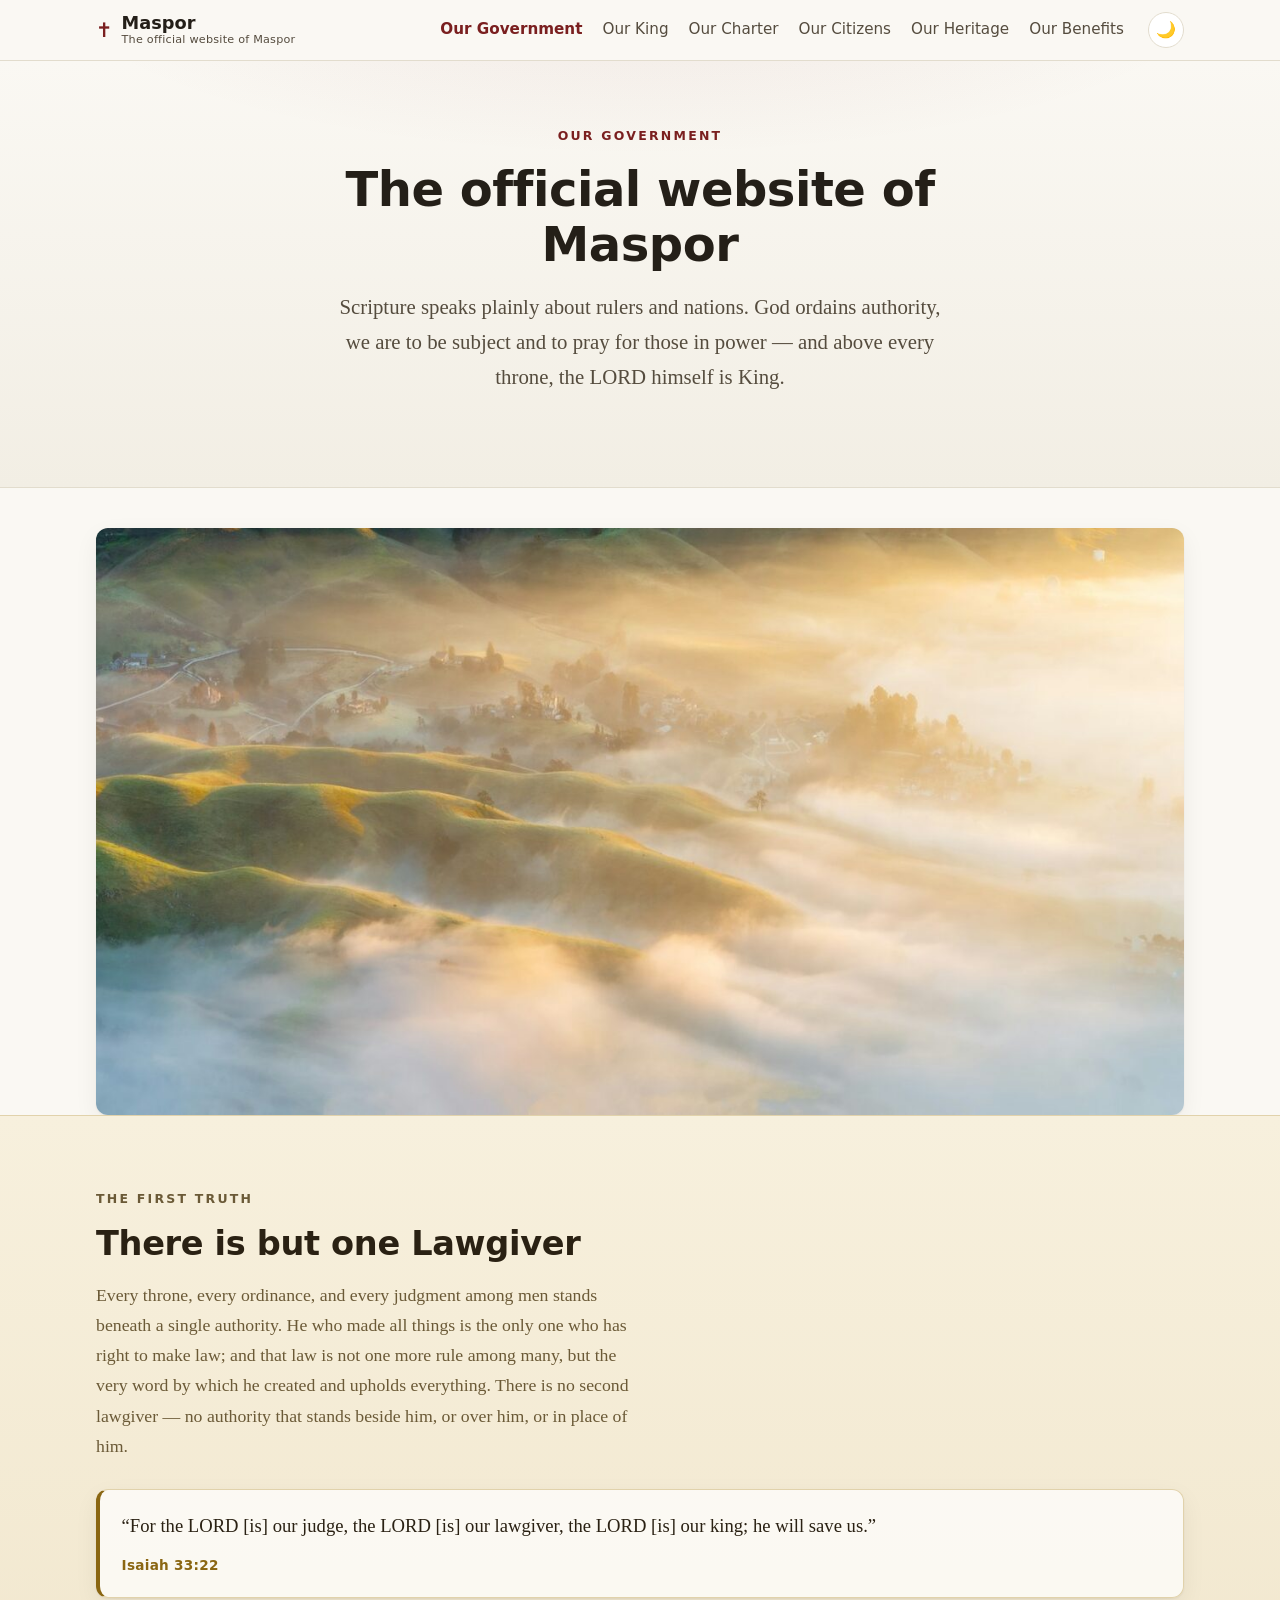
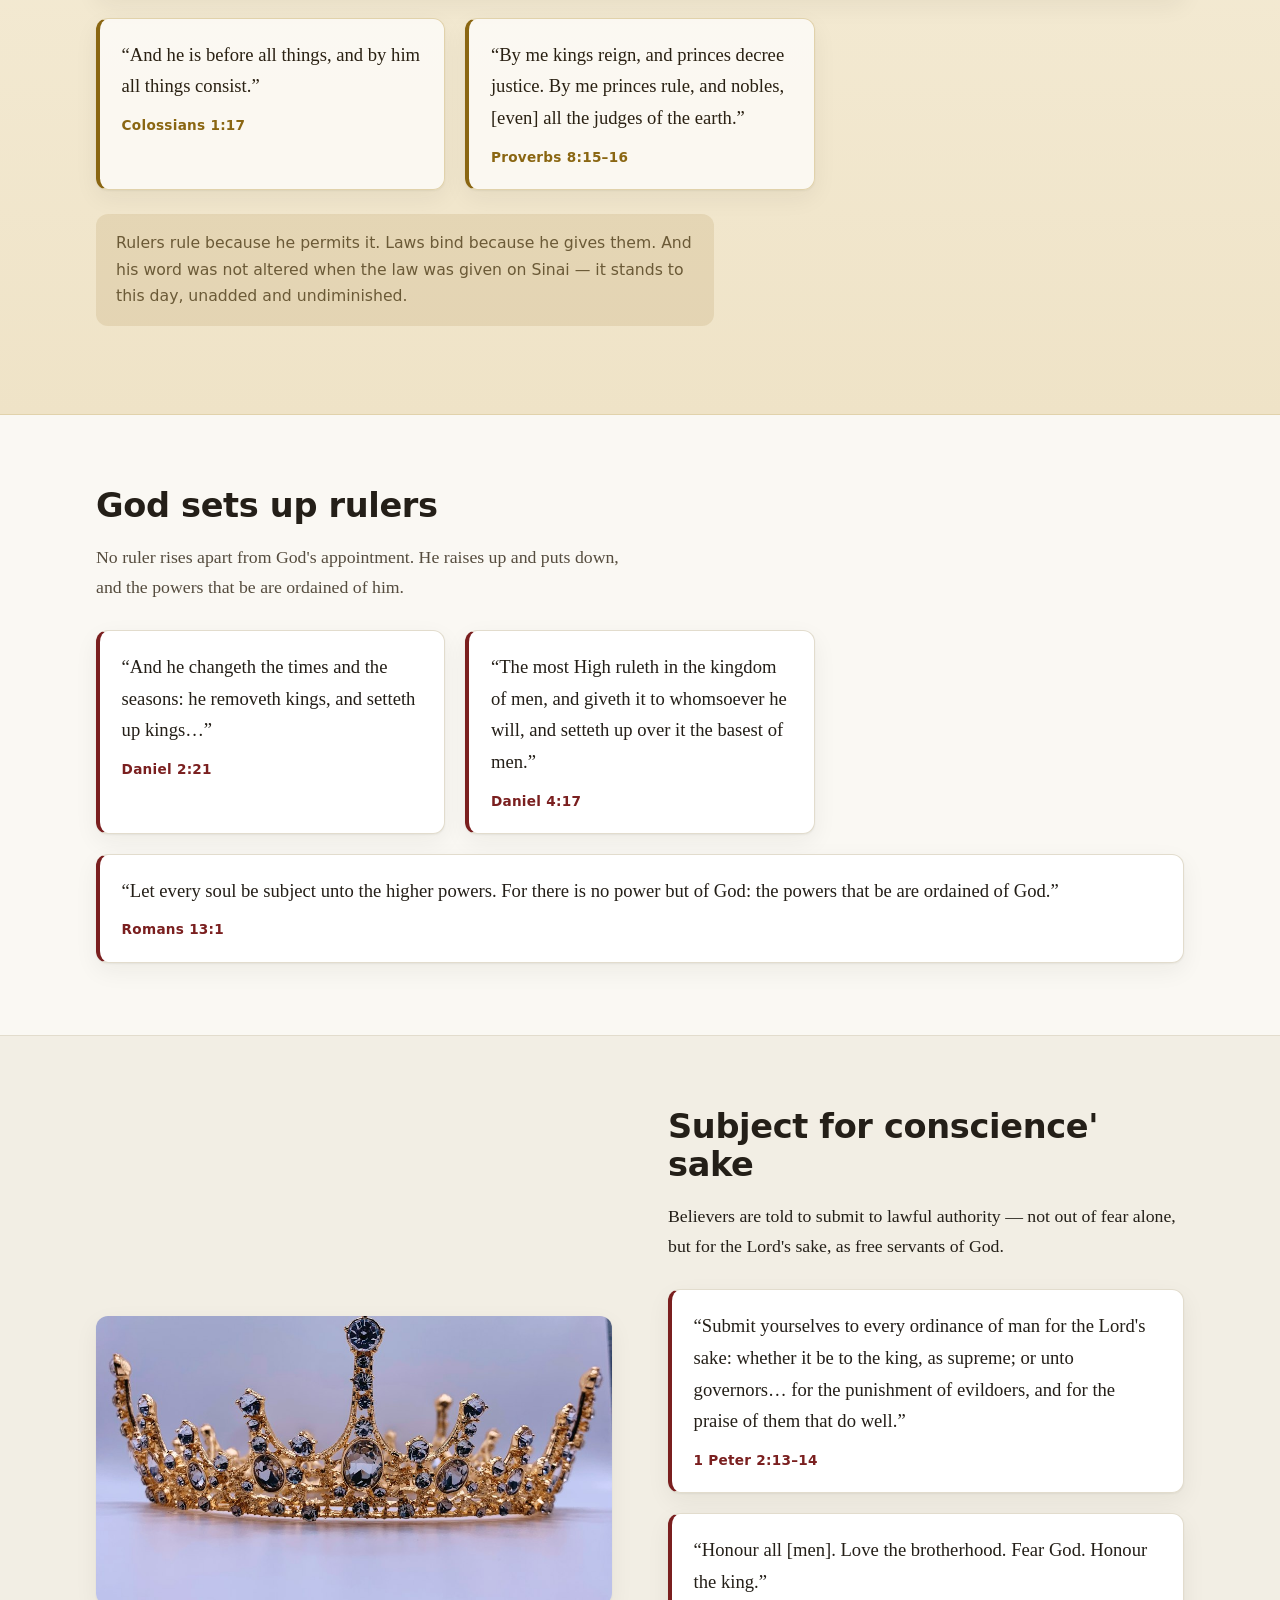
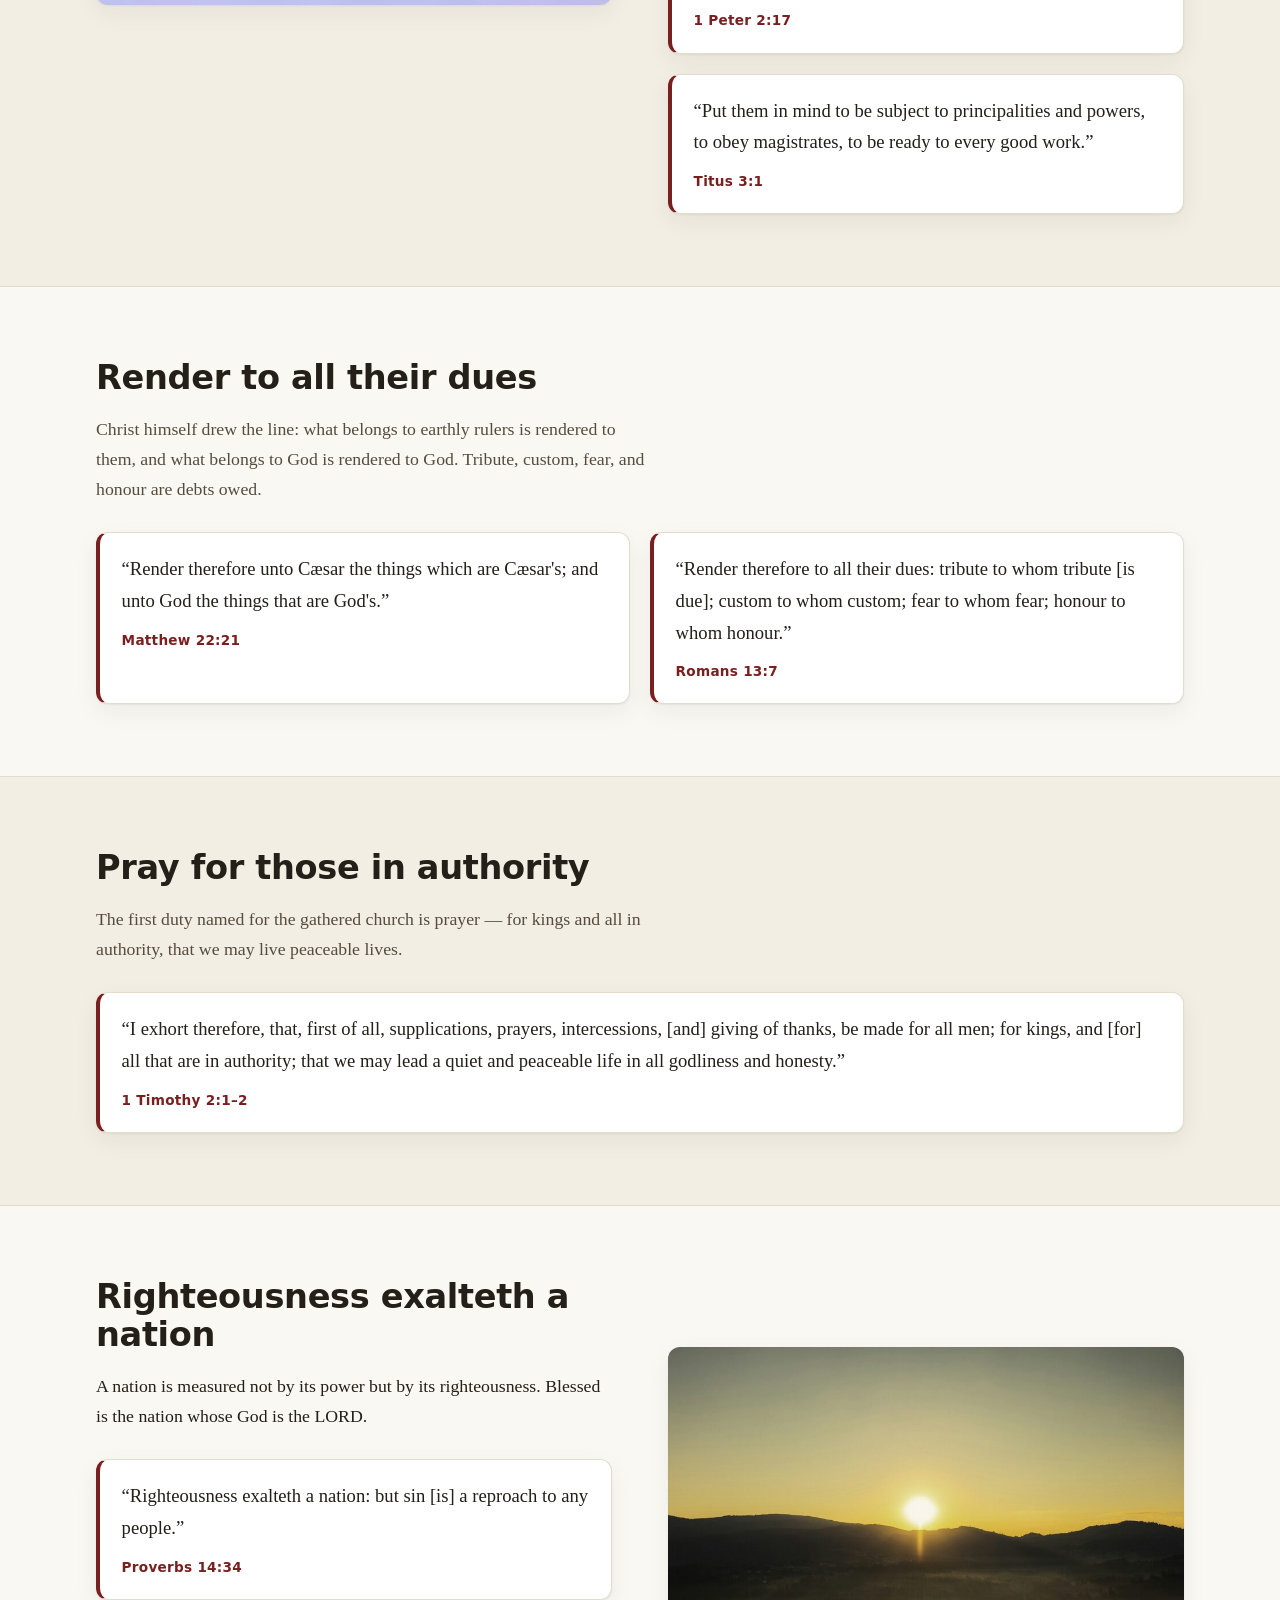
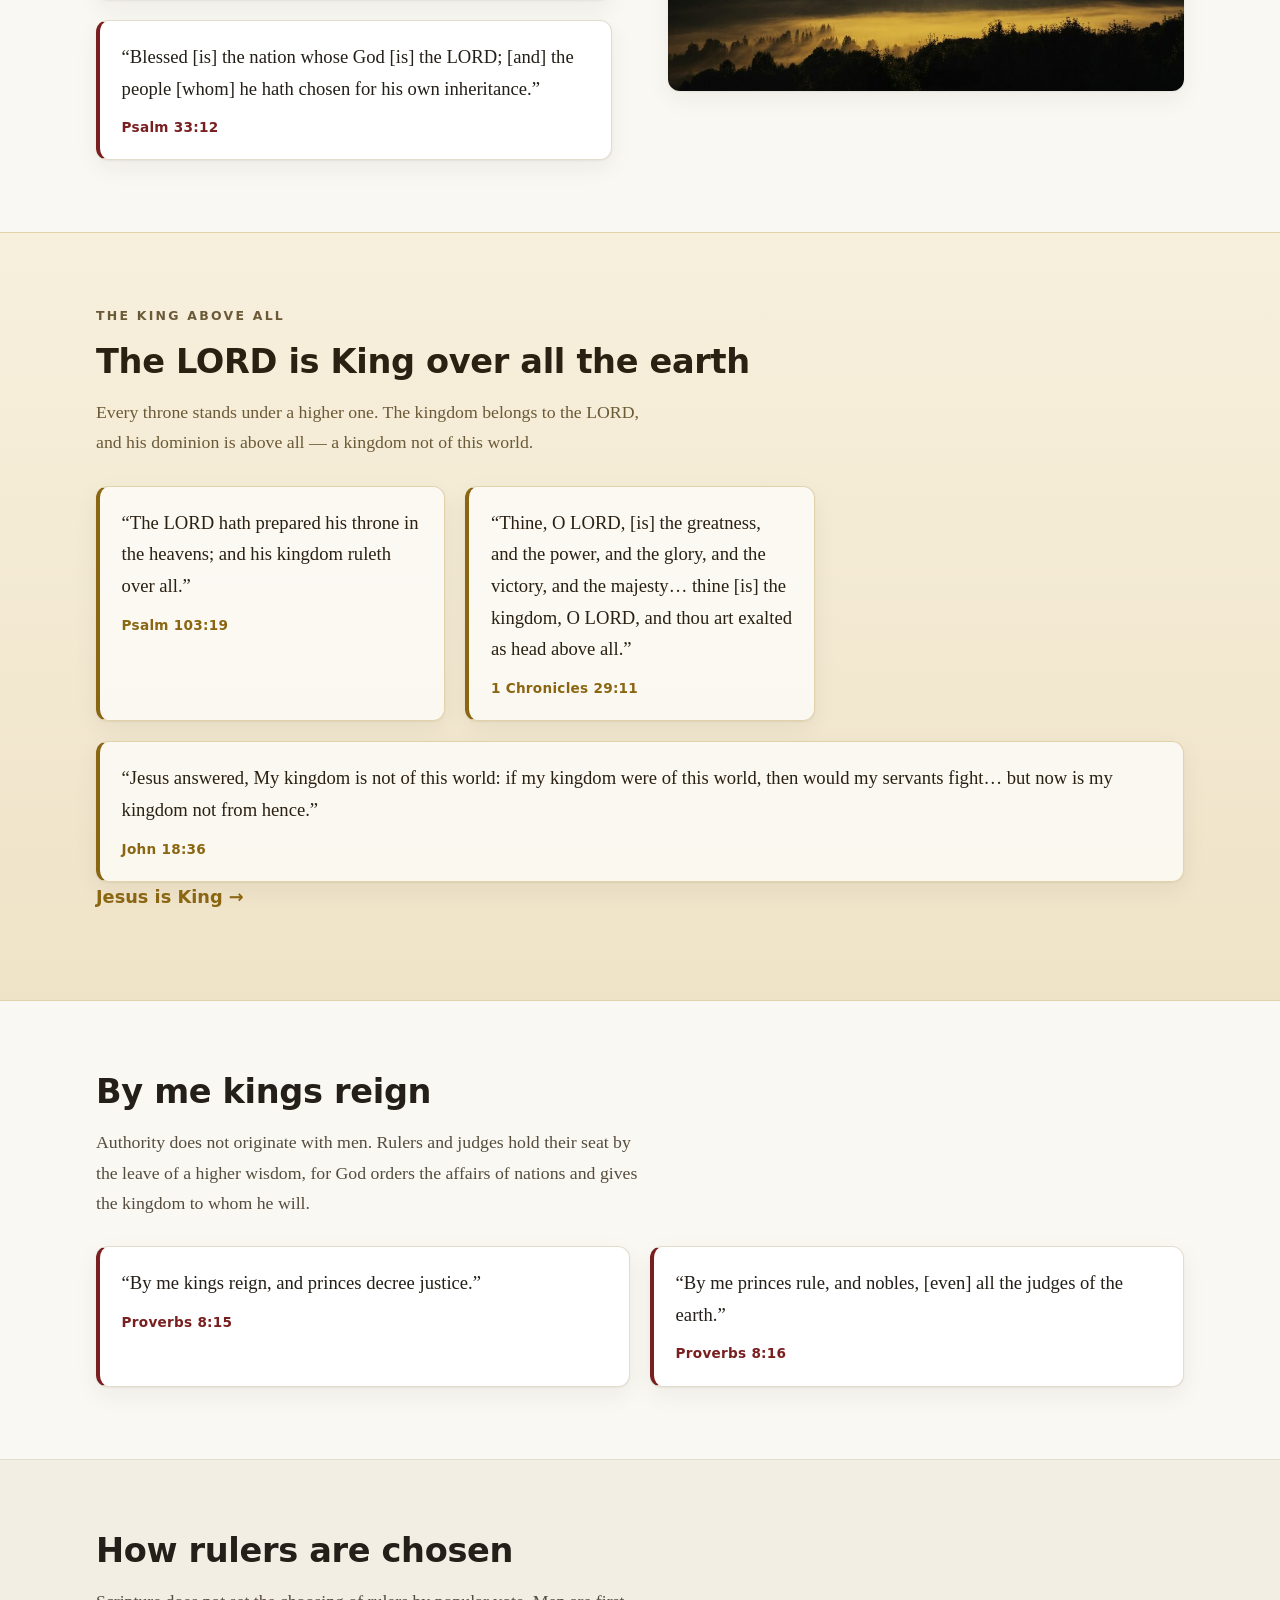
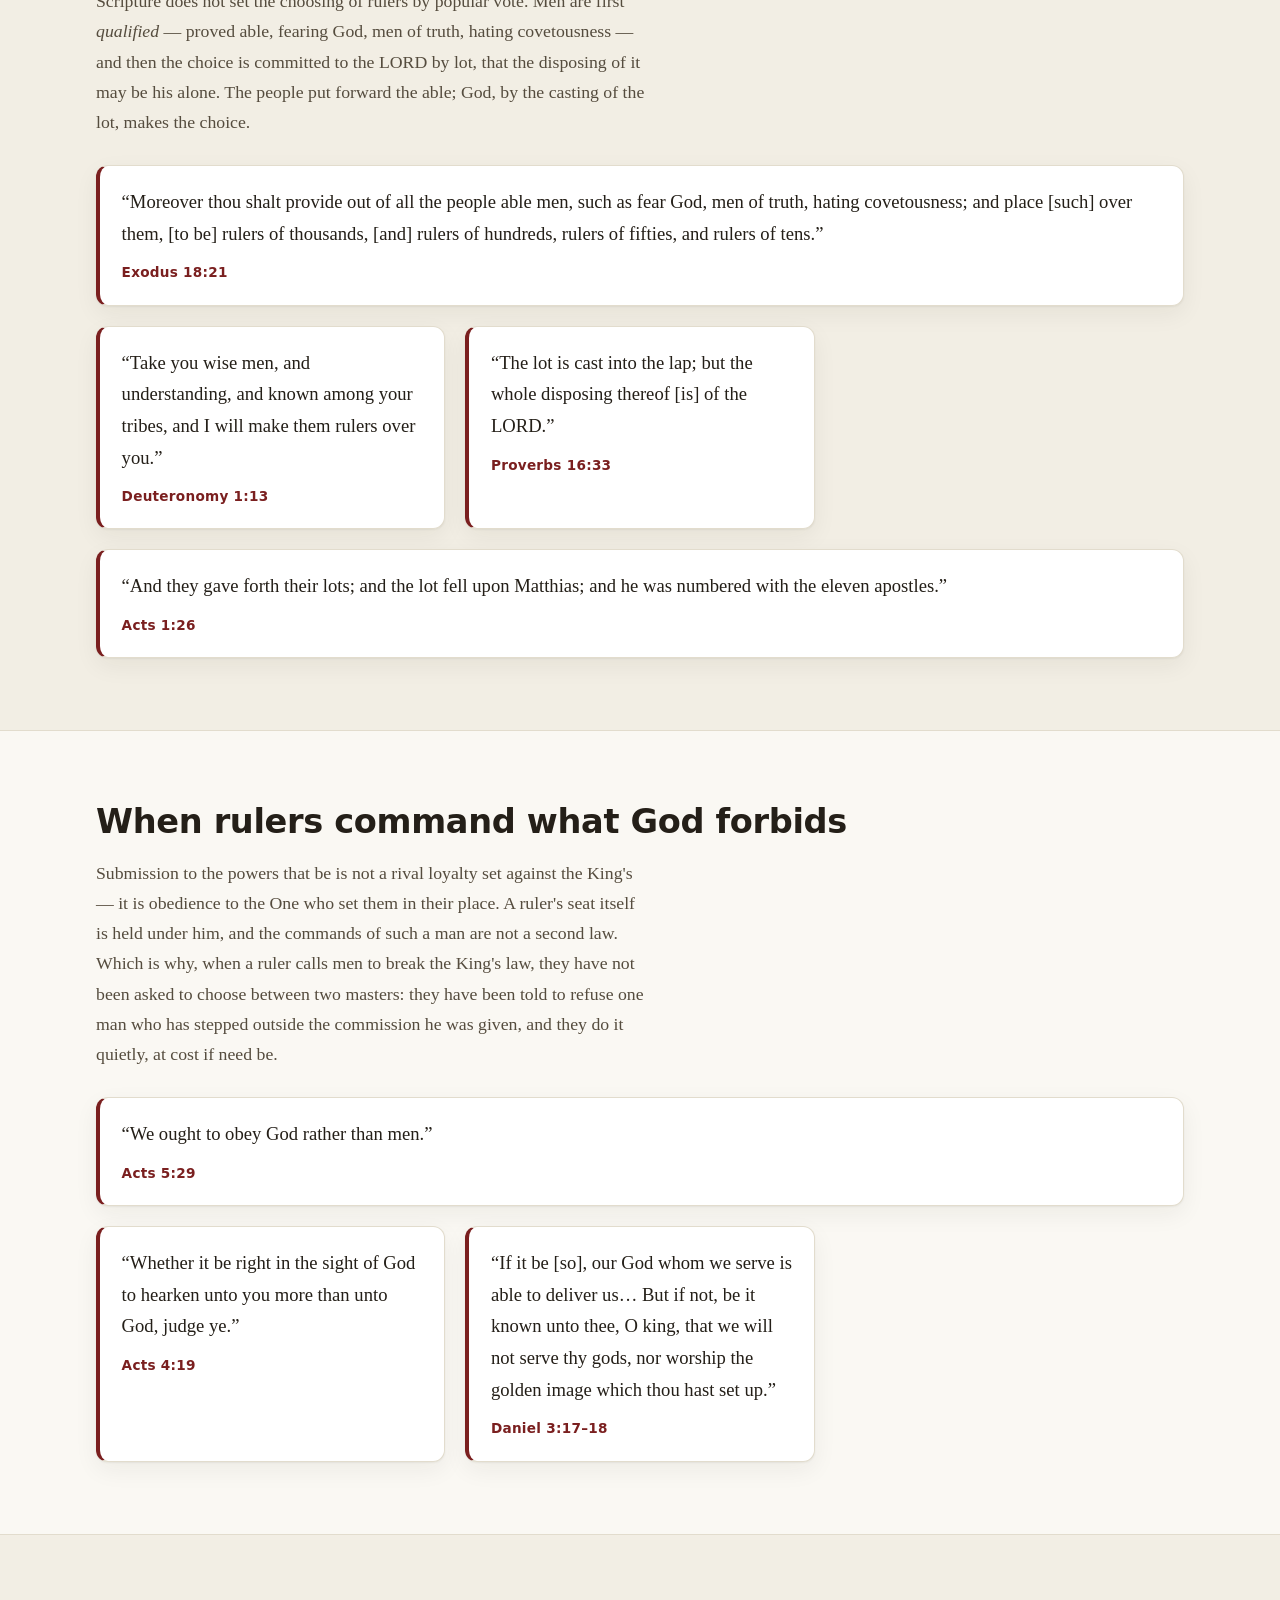
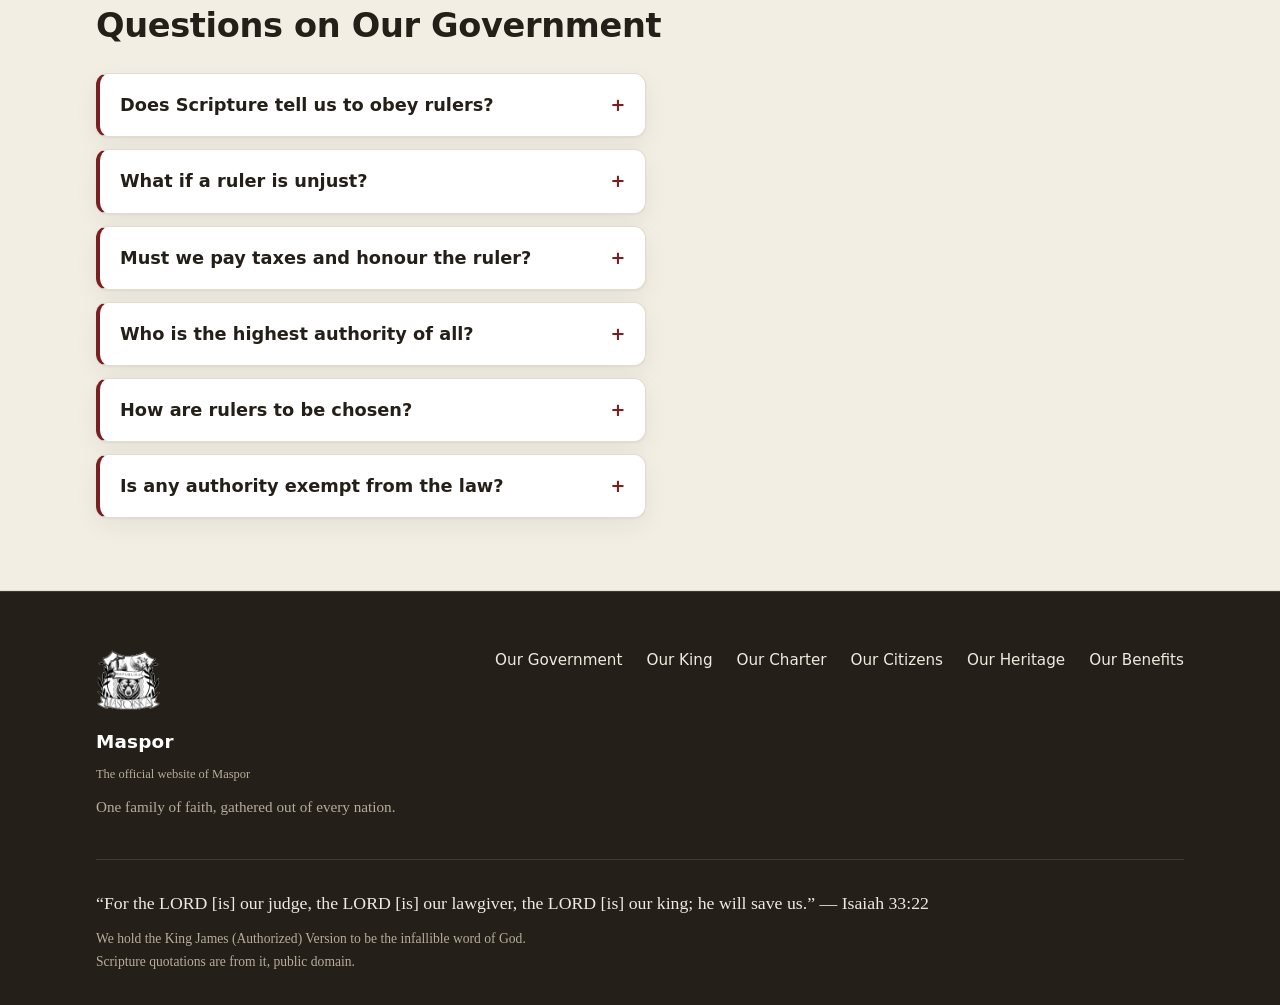
==== index.html @ 15cd3809 "textual changes to make it more accurate" ====
<!DOCTYPE html>
<html lang="en">
<head>
  <meta charset="utf-8">
  <meta name="viewport" content="width=device-width, initial-scale=1">
  <title>Government under God &mdash; Maspor</title>
  <meta name="description" content="What Scripture says about government: God ordains rulers, we submit and pray for them, render to Caesar, and the LORD is King over all.">
  <link rel="icon" href="favicon.ico" sizes="any">
  <link rel="icon" type="image/png" href="favicon.png" sizes="192x192">
  <link rel="apple-touch-icon" href="apple-touch-icon.png">
  <link rel="stylesheet" href="css/style.css">
  <script src="js/theme.js"></script>
</head>
<body>
  <a class="skip-link" href="#main">Skip to content</a>

  <header class="site-header">
    <div class="wrap header-inner">
      <a class="brand" href="index.html">
        <span class="brand-mark" aria-hidden="true">&#10013;</span>
        <span class="brand-text">
          <span class="brand-name">Maspor</span>
          <span class="brand-tagline">The official website of Maspor</span>
        </span>
      </a>
      <nav class="site-nav" aria-label="Primary">
        <ul>
          <li><a href="index.html" class="active" aria-current="page">Our Government</a></li>
          <li><a href="king.html">Our King</a></li>
          <li><a href="charter.html">Our Charter</a></li>
          <li><a href="citizenship.html">Our Citizens</a></li>
          <li><a href="heritage.html">Our Heritage</a></li>
          <li><a href="benefits.html">Our Benefits</a></li>
        </ul>
      </nav>
      <button class="theme-toggle" type="button" data-theme-toggle aria-label="Switch to dark mode"></button>
    </div>
  </header>

  <main id="main">
    <section class="page-head">
      <div class="wrap">
        <p class="eyebrow">Our Government</p>
        <h1>The official website of Maspor</h1>
        <p class="lead">
          Scripture speaks plainly about rulers and nations. God ordains authority, we are to be
          subject and to pray for those in power &mdash; and above every throne, the LORD himself is King.
        </p>
      </div>
    </section>

    <section class="banner">
      <div class="wrap">
        <img class="banner-img" src="images/dawn-foothills.jpg" width="1280" height="691"
             alt="Sunrise over hills wrapped in morning mist." loading="lazy" decoding="async">
      </div>
    </section>

    <section class="section royal">
      <div class="wrap">
        <p class="eyebrow">The first truth</p>
        <h2>There is but one Lawgiver</h2>
        <p>
          Every throne, every ordinance, and every judgment among men stands beneath a single
          authority. He who made all things is the only one who has right to make law; and that
          law is not one more rule among many, but the very word by which he created and upholds
          everything. There is no second lawgiver &mdash; no authority that stands beside him, or
          over him, or in place of him.
        </p>
        <div class="verses">
          <blockquote class="verse-wide">
            <p>&ldquo;For the LORD [is] our judge, the LORD [is] our lawgiver, the LORD [is] our king; he will save us.&rdquo;</p>
            <cite>Isaiah 33:22</cite>
          </blockquote>
          <blockquote>
            <p>&ldquo;And he is before all things, and by him all things consist.&rdquo;</p>
            <cite>Colossians 1:17</cite>
          </blockquote>
          <blockquote>
            <p>&ldquo;By me kings reign, and princes decree justice. By me princes rule, and nobles, [even] all the judges of the earth.&rdquo;</p>
            <cite>Proverbs 8:15&ndash;16</cite>
          </blockquote>
        </div>
        <p class="note">
          Rulers rule because he permits it. Laws bind because he gives them. And his word was not
          altered when the law was given on Sinai &mdash; it stands to this day, unadded and undiminished.
        </p>
      </div>
    </section>

    <section class="section">
      <div class="wrap">
        <h2>God sets up rulers</h2>
        <p>
          No ruler rises apart from God's appointment. He raises up and puts down, and the powers
          that be are ordained of him.
        </p>
        <div class="verses">
          <blockquote>
            <p>&ldquo;And he changeth the times and the seasons: he removeth kings, and setteth up kings&hellip;&rdquo;</p>
            <cite>Daniel 2:21</cite>
          </blockquote>
          <blockquote>
            <p>&ldquo;The most High ruleth in the kingdom of men, and giveth it to whomsoever he will, and setteth up over it the basest of men.&rdquo;</p>
            <cite>Daniel 4:17</cite>
          </blockquote>
          <blockquote class="verse-wide">
            <p>&ldquo;Let every soul be subject unto the higher powers. For there is no power but of God: the powers that be are ordained of God.&rdquo;</p>
            <cite>Romans 13:1</cite>
          </blockquote>
        </div>
      </div>
    </section>

    <section class="section section-alt">
      <div class="wrap feature">
        <figure class="feature-art">
          <img src="images/crown.jpg" width="1000" height="560"
               alt="A golden crown, symbol of lawful authority and the King." loading="lazy" decoding="async">
        </figure>
        <div class="feature-copy">
          <h2>Subject for conscience' sake</h2>
          <p>
            Believers are told to submit to lawful authority &mdash; not out of fear alone, but for
            the Lord's sake, as free servants of God.
          </p>
          <div class="verses verses-stack">
            <blockquote>
              <p>&ldquo;Submit yourselves to every ordinance of man for the Lord's sake: whether it be to the king, as supreme; or unto governors&hellip; for the punishment of evildoers, and for the praise of them that do well.&rdquo;</p>
              <cite>1 Peter 2:13&ndash;14</cite>
            </blockquote>
            <blockquote>
              <p>&ldquo;Honour all [men]. Love the brotherhood. Fear God. Honour the king.&rdquo;</p>
              <cite>1 Peter 2:17</cite>
            </blockquote>
            <blockquote>
              <p>&ldquo;Put them in mind to be subject to principalities and powers, to obey magistrates, to be ready to every good work.&rdquo;</p>
              <cite>Titus 3:1</cite>
            </blockquote>
          </div>
        </div>
      </div>
    </section>

    <section class="section">
      <div class="wrap">
        <h2>Render to all their dues</h2>
        <p>
          Christ himself drew the line: what belongs to earthly rulers is rendered to them, and
          what belongs to God is rendered to God. Tribute, custom, fear, and honour are debts owed.
        </p>
        <div class="verses">
          <blockquote>
            <p>&ldquo;Render therefore unto C&aelig;sar the things which are C&aelig;sar's; and unto God the things that are God's.&rdquo;</p>
            <cite>Matthew 22:21</cite>
          </blockquote>
          <blockquote>
            <p>&ldquo;Render therefore to all their dues: tribute to whom tribute [is due]; custom to whom custom; fear to whom fear; honour to whom honour.&rdquo;</p>
            <cite>Romans 13:7</cite>
          </blockquote>
        </div>
      </div>
    </section>

    <section class="section section-alt">
      <div class="wrap">
        <h2>Pray for those in authority</h2>
        <p>
          The first duty named for the gathered church is prayer &mdash; for kings and all in
          authority, that we may live peaceable lives.
        </p>
        <div class="verses">
          <blockquote class="verse-wide">
            <p>&ldquo;I exhort therefore, that, first of all, supplications, prayers, intercessions, [and] giving of thanks, be made for all men; for kings, and [for] all that are in authority; that we may lead a quiet and peaceable life in all godliness and honesty.&rdquo;</p>
            <cite>1 Timothy 2:1&ndash;2</cite>
          </blockquote>
        </div>
      </div>
    </section>

    <section class="section">
      <div class="wrap feature">
        <div class="feature-copy">
          <h2>Righteousness exalteth a nation</h2>
          <p>
            A nation is measured not by its power but by its righteousness. Blessed is the nation
            whose God is the LORD.
          </p>
          <div class="verses">
            <blockquote>
              <p>&ldquo;Righteousness exalteth a nation: but sin [is] a reproach to any people.&rdquo;</p>
              <cite>Proverbs 14:34</cite>
            </blockquote>
            <blockquote>
              <p>&ldquo;Blessed [is] the nation whose God [is] the LORD; [and] the people [whom] he hath chosen for his own inheritance.&rdquo;</p>
              <cite>Psalm 33:12</cite>
            </blockquote>
          </div>
        </div>
        <figure class="feature-art">
          <img src="images/sunrise-valley.jpg" width="900" height="600"
               alt="Morning light breaking over a mountain valley." loading="lazy" decoding="async">
        </figure>
      </div>
    </section>

    <section class="section royal">
      <div class="wrap">
        <p class="eyebrow">The King above all</p>
        <h2>The LORD is King over all the earth</h2>
        <p>
          Every throne stands under a higher one. The kingdom belongs to the LORD, and his
          dominion is above all &mdash; a kingdom not of this world.
        </p>
        <div class="verses">
          <blockquote>
            <p>&ldquo;The LORD hath prepared his throne in the heavens; and his kingdom ruleth over all.&rdquo;</p>
            <cite>Psalm 103:19</cite>
          </blockquote>
          <blockquote>
            <p>&ldquo;Thine, O LORD, [is] the greatness, and the power, and the glory, and the victory, and the majesty&hellip; thine [is] the kingdom, O LORD, and thou art exalted as head above all.&rdquo;</p>
            <cite>1 Chronicles 29:11</cite>
          </blockquote>
          <blockquote class="verse-wide">
            <p>&ldquo;Jesus answered, My kingdom is not of this world: if my kingdom were of this world, then would my servants fight&hellip; but now is my kingdom not from hence.&rdquo;</p>
            <cite>John 18:36</cite>
          </blockquote>
        </div>
        <p><a class="link-more" href="king.html">Jesus is King &rarr;</a></p>
      </div>
    </section>

    <section class="section">
      <div class="wrap">
        <h2>By me kings reign</h2>
        <p>
          Authority does not originate with men. Rulers and judges hold their seat by the leave of a
          higher wisdom, for God orders the affairs of nations and gives the kingdom to whom he will.
        </p>
        <div class="verses">
          <blockquote>
            <p>&ldquo;By me kings reign, and princes decree justice.&rdquo;</p>
            <cite>Proverbs 8:15</cite>
          </blockquote>
          <blockquote>
            <p>&ldquo;By me princes rule, and nobles, [even] all the judges of the earth.&rdquo;</p>
            <cite>Proverbs 8:16</cite>
          </blockquote>
        </div>
      </div>
    </section>

    <section class="section section-alt">
      <div class="wrap">
        <h2>How rulers are chosen</h2>
        <p>
          Scripture does not set the choosing of rulers by popular vote. Men are first
          <em>qualified</em> &mdash; proved able, fearing God, men of truth, hating covetousness
          &mdash; and then the choice is committed to the LORD by lot, that the disposing of it may
          be his alone. The people put forward the able; God, by the casting of the lot, makes the
          choice.
        </p>
        <div class="verses">
          <blockquote class="verse-wide">
            <p>&ldquo;Moreover thou shalt provide out of all the people able men, such as fear God, men of truth, hating covetousness; and place [such] over them, [to be] rulers of thousands, [and] rulers of hundreds, rulers of fifties, and rulers of tens.&rdquo;</p>
            <cite>Exodus 18:21</cite>
          </blockquote>
          <blockquote>
            <p>&ldquo;Take you wise men, and understanding, and known among your tribes, and I will make them rulers over you.&rdquo;</p>
            <cite>Deuteronomy 1:13</cite>
          </blockquote>
          <blockquote>
            <p>&ldquo;The lot is cast into the lap; but the whole disposing thereof [is] of the LORD.&rdquo;</p>
            <cite>Proverbs 16:33</cite>
          </blockquote>
          <blockquote class="verse-wide">
            <p>&ldquo;And they gave forth their lots; and the lot fell upon Matthias; and he was numbered with the eleven apostles.&rdquo;</p>
            <cite>Acts 1:26</cite>
          </blockquote>
        </div>
      </div>
    </section>

    <section class="section">
      <div class="wrap">
        <h2>When rulers command what God forbids</h2>
        <p>
          Submission to the powers that be is not a rival loyalty set against the King's &mdash; it is
          obedience to the One who set them in their place. A ruler's seat itself is held under him, and
          the commands of such a man are not a second law. Which is why, when a ruler calls men to
          break the King's law, they have not been asked to choose between two masters: they have been
          told to refuse one man who has stepped outside the commission he was given, and they do it
          quietly, at cost if need be.
        </p>
        <div class="verses">
          <blockquote class="verse-wide">
            <p>&ldquo;We ought to obey God rather than men.&rdquo;</p>
            <cite>Acts 5:29</cite>
          </blockquote>
          <blockquote>
            <p>&ldquo;Whether it be right in the sight of God to hearken unto you more than unto God, judge ye.&rdquo;</p>
            <cite>Acts 4:19</cite>
          </blockquote>
          <blockquote>
            <p>&ldquo;If it be [so], our God whom we serve is able to deliver us&hellip; But if not, be it known unto thee, O king, that we will not serve thy gods, nor worship the golden image which thou hast set up.&rdquo;</p>
            <cite>Daniel 3:17&ndash;18</cite>
          </blockquote>
        </div>
      </div>
    </section>
    <section class="section section-alt faq">
      <div class="wrap">
        <h2>Questions on Our Government</h2>
        <div class="faq-list">
          <details class="faq-item">
            <summary>Does Scripture tell us to obey rulers?</summary>
            <div class="faq-answer">
              <p>
                Yes. Believers are to submit to lawful authority for the Lord's sake &mdash; not from
                fear alone: &ldquo;Let every soul be subject unto the higher powers. For there is no
                power but of God: the powers that be are ordained of God.&rdquo; (Romans 13:1)
              </p>
            </div>
          </details>
          <details class="faq-item">
            <summary>What if a ruler is unjust?</summary>
            <div class="faq-answer">
              <p>
                God still rules over all. He removeth kings, and setteth up kings (Daniel 2:21), and
                the most High giveth the kingdom to whomsoever he will (Daniel 4:17). A ruler's power was
                never his own to keep &mdash; it is lent, and lent by the only Lawgiver. So an unjust
                ruler is not a second authority standing over us; he is one man exceeding his commission.
                When his command runs against the King's word, the King's word stands: &ldquo;We ought to
                obey God rather than men.&rdquo; (Acts 5:29)
              </p>
            </div>
          </details>
          <details class="faq-item">
            <summary>Must we pay taxes and honour the ruler?</summary>
            <div class="faq-answer">
              <p>
                Render what is obligated. Christ said, &ldquo;Render therefore unto C&aelig;sar the
                things which are C&aelig;sar's; and unto God the things that are God's.&rdquo;
                (Matthew 22:21) We render to whom we owe by agreement &mdash; tribute, custom, fear, and
                honour (Romans 13:7) &mdash; and what is owed is not the same for every man: it
                depends on their alligiance. In Maspor we accept payments through electronic
                cash, Bitcoin Cash, for obligatory payments or domations.
              </p>
              <img class="bch-logo" src="images/bch-accepted-here-wt.svg" alt="Bitcoin Cash accepted here" width="180" height="67" loading="lazy" decoding="async">
            </div>
          </details>
          <details class="faq-item">
            <summary>Who is the highest authority of all?</summary>
            <div class="faq-answer">
              <p>
                The LORD, and he is the only Lawgiver. &ldquo;The LORD hath prepared his throne in the
                heavens; and his kingdom ruleth over all&rdquo; (Psalm 103:19); &ldquo;the LORD is our
                lawgiver, the LORD is our king&rdquo; (Isaiah 33:22). Every throne stands under his,
                and every law among men is derivative. There is no second source of authority, and no
                rival lawgiver.
              </p>
            </div>
          </details>
          <details class="faq-item">
            <summary>How are rulers to be chosen?</summary>
            <div class="faq-answer">
              <p>
                Not by popular vote, but by election: a ruler must first be qualified &mdash; able,
                fearing God, a man of truth, hating covetousness (Exodus 18:21) &mdash; and then the
                choice is given to the LORD by lot, for &ldquo;the lot is cast into the lap; but the
                whole disposing thereof [is] of the LORD.&rdquo; (Proverbs 16:33)
              </p>
            </div>
          </details>
          <details class="faq-item">
            <summary>Is any authority exempt from the law?</summary>
            <div class="faq-answer">
              <p>
                No. &ldquo;The sceptre shall not depart from Judah, nor a lawgiver from between his
                feet, until Shiloh come&rdquo; (Genesis 49:10) &mdash; the lawgiver is with him and is
                he. Rulers are under it as truly as anyone else: their office is given, not assumed,
                and it is bounded by his word. We obey the powers that be &ldquo;for the Lord's sake&rdquo;
                (1 Peter 2:13), and that is not obedience to a second lawgiver but to the One
                who set them in their place.
              </p>
            </div>
          </details>
        </div>
      </div>
    </section>
  </main>

  <footer class="site-footer">
    <div class="wrap footer-inner">
      <div class="footer-top">
        <div class="footer-brand">
          <img class="footer-seal" src="images/manorska-seal.png" alt="Seal of the Manorska Republic" width="64" height="64" loading="lazy" decoding="async">
          <p class="footer-title">Maspor</p>
          <p class="footer-official">The official website of Maspor</p>
          <p class="footer-tag">One family of faith, gathered out of every nation.</p>
        </div>
        <nav class="footer-nav" aria-label="Footer">
          <a href="index.html">Our Government</a>
          <a href="king.html">Our King</a>
          <a href="charter.html">Our Charter</a>
          <a href="citizenship.html">Our Citizens</a>
          <a href="heritage.html">Our Heritage</a>
          <a href="benefits.html">Our Benefits</a>
        </nav>
      </div>
      <div class="footer-bottom">
        <p class="footer-verse">&ldquo;For the LORD [is] our judge, the LORD [is] our lawgiver, the LORD [is] our king; he will save us.&rdquo; &mdash; Isaiah 33:22</p>
        <p class="footer-credit">We hold the King James (Authorized) Version to be the infallible word of God. Scripture quotations are from it, public domain.</p>
      </div>
    </div>
  </footer>
</body>
</html>
---- css/style.css ----
/* Maspor — stylesheet */

:root {
  color-scheme: light;
  --bg: #faf8f3;
  --surface: #ffffff;
  --surface-alt: #f2eee4;
  --ink: #241f18;
  --ink-soft: #554c3e;
  --accent: #7a1f1f;
  --accent-soft: #9c3a2f;
  --accent-solid: #7a1f1f;
  --accent-solid-hover: #9c3a2f;
  --accent-contrast: #ffffff;
  --accent-tint: rgba(122, 31, 31, .08);
  --note-bg: rgba(122, 31, 31, .06);
  --line: #e2dccd;
  --shadow: 0 1px 2px rgba(36, 31, 24, .06), 0 8px 24px rgba(36, 31, 24, .06);
  --header-bg: rgba(250, 248, 243, .92);
  --field-bg: #ffffff;
  --footer-bg: #241f18;
  --footer-fg: #efeae0;
  --footer-muted: #b7ad9c;
  --footer-hover: #ffffff;
  --royal-bg-1: #f7f0dd;
  --royal-bg-2: #efe3c7;
  --royal-glow: rgba(217, 180, 74, .38);
  --royal-line: #e1d2ab;
  --royal-fg: #2a2113;
  --royal-muted: #6b5a37;
  --royal-gold: #8a6612;
  --royal-surface: rgba(255, 255, 255, .72);
  --royal-note: rgba(138, 102, 18, .12);
  --radius: 12px;
  --wrap: 68rem;
  --space: clamp(1rem, 2.5vw, 2rem);
}

[data-theme="dark"] {
  color-scheme: dark;
  --bg: #14100c;
  --surface: #1f1a14;
  --surface-alt: #191410;
  --ink: #f3ede1;
  --ink-soft: #c6bca9;
  --accent: #e98f86;
  --accent-soft: #f3a89f;
  --accent-solid: #a83a33;
  --accent-solid-hover: #bf4a42;
  --accent-contrast: #ffffff;
  --line: #332b21;
  --shadow: 0 1px 2px rgba(0, 0, 0, .5), 0 10px 28px rgba(0, 0, 0, .45);
  --header-bg: rgba(20, 16, 12, .9);
  --field-bg: #100c09;
  --accent-tint: rgba(233, 143, 134, .16);
  --note-bg: rgba(233, 143, 134, .12);
  --royal-bg-1: #1e1811;
  --royal-bg-2: #251d13;
  --royal-glow: rgba(217, 180, 74, .22);
  --royal-line: #3a3226;
  --royal-fg: #f4efe3;
  --royal-muted: #cfc6b4;
  --royal-gold: #d9b44a;
  --royal-surface: rgba(255, 255, 255, .05);
  --royal-note: rgba(217, 180, 74, .14);
}

*,
*::before,
*::after {
  box-sizing: border-box;
}

html {
  scroll-behavior: smooth;
}

body {
  margin: 0;
  background: var(--bg);
  color: var(--ink);
  font-family: ui-serif, Georgia, "Times New Roman", serif;
  font-size: clamp(1rem, 0.95rem + 0.2vw, 1.125rem);
  line-height: 1.7;
  -webkit-font-smoothing: antialiased;
  text-rendering: optimizeLegibility;
  transition: background-color .25s ease, color .25s ease;
}

h1, h2, h3 {
  font-family: ui-sans-serif, system-ui, -apple-system, "Segoe UI", Roboto, Arial, sans-serif;
  line-height: 1.15;
  letter-spacing: -0.01em;
  color: var(--ink);
}

p {
  margin: 0 0 1rem;
}

a {
  color: var(--accent);
  text-decoration-thickness: 1px;
  text-underline-offset: 2px;
}

a:hover {
  color: var(--accent-soft);
}

.wrap {
  width: min(100% - 2 * var(--space), var(--wrap));
  margin-inline: auto;
}

/* Skip link */
.skip-link {
  position: absolute;
  left: -9999px;
  top: 0;
  background: var(--accent-solid);
  color: var(--accent-contrast);
  padding: .6rem 1rem;
  border-radius: 0 0 var(--radius) 0;
  z-index: 100;
}

.skip-link:focus {
  left: 0;
  color: var(--accent-contrast);
}

/* Header */
.site-header {
  position: sticky;
  top: 0;
  z-index: 50;
  background: var(--header-bg);
  backdrop-filter: saturate(140%) blur(8px);
  border-bottom: 1px solid var(--line);
}

.header-inner {
  display: flex;
  flex-wrap: wrap;
  align-items: center;
  justify-content: space-between;
  gap: .5rem 1.5rem;
  padding-block: .75rem;
}

.brand {
  display: inline-flex;
  align-items: center;
  gap: .55rem;
  text-decoration: none;
  color: var(--ink);
  font-family: ui-sans-serif, system-ui, sans-serif;
  font-weight: 700;
}

.brand-mark {
  color: var(--accent);
  font-size: 1.25rem;
}

.brand-text {
  display: flex;
  flex-direction: column;
  line-height: 1.15;
}

.brand-tagline {
  font-size: .7rem;
  font-weight: 500;
  letter-spacing: .02em;
  color: var(--ink-soft);
}

.site-nav {
  margin-left: auto;
}

.site-nav ul {
  display: flex;
  flex-wrap: wrap;
  gap: .35rem 1.25rem;
  list-style: none;
  margin: 0;
  padding: 0;
  font-family: ui-sans-serif, system-ui, sans-serif;
  font-size: .95rem;
}

.site-nav a {
  color: var(--ink-soft);
  text-decoration: none;
}

.site-nav a:hover,
.site-nav a:focus-visible {
  color: var(--accent);
  text-decoration: underline;
}

/* Theme toggle */
.theme-toggle {
  display: inline-flex;
  align-items: center;
  justify-content: center;
  width: 2.25rem;
  height: 2.25rem;
  padding: 0;
  border: 1px solid var(--line);
  border-radius: 999px;
  background: var(--surface);
  color: var(--ink);
  cursor: pointer;
  font-size: 1rem;
  line-height: 1;
  flex: none;
  transition: background-color .15s ease, border-color .15s ease;
}

.theme-toggle:hover {
  background: var(--surface-alt);
}

.theme-toggle::before {
  content: "\1F319 ";
}

[data-theme="dark"] .theme-toggle::before {
  content: "\2600";
}

/* Eyebrow + call to action */
.eyebrow {
  font-family: ui-sans-serif, system-ui, sans-serif;
  text-transform: uppercase;
  letter-spacing: .18em;
  font-size: .78rem;
  font-weight: 600;
  color: var(--accent);
  margin-bottom: 1rem;
}

.lead {
  max-width: 60ch;
  margin: 0 auto 1.75rem;
  font-size: clamp(1.05rem, 1rem + 0.6vw, 1.3rem);
  color: var(--ink-soft);
}

.hero-cta {
  display: flex;
  flex-wrap: wrap;
  gap: .75rem;
  justify-content: center;
}

.section > .wrap > .hero-cta {
  max-width: none;
}

.btn {
  display: inline-block;
  font-family: ui-sans-serif, system-ui, sans-serif;
  font-weight: 600;
  font-size: .98rem;
  padding: .7rem 1.4rem;
  border-radius: 999px;
  background: var(--accent-solid);
  color: var(--accent-contrast);
  text-decoration: none;
  border: 1px solid var(--accent-solid);
  transition: transform .15s ease, background .15s ease;
}

.btn:hover {
  background: var(--accent-solid-hover);
  color: var(--accent-contrast);
  transform: translateY(-1px);
}

.btn-ghost {
  background: transparent;
  color: var(--accent);
}

.btn-ghost:hover {
  background: var(--accent-tint);
  color: var(--accent);
}

/* Sections */
.section {
  padding-block: clamp(2.5rem, 6vw, 4.5rem);
}

.section-alt {
  background: var(--surface-alt);
  border-block: 1px solid var(--line);
}

.section h2 {
  font-size: clamp(1.4rem, 1.1rem + 1.6vw, 2.1rem);
  margin: 0 0 1rem;
}

.section > .wrap > p {
  max-width: 62ch;
  color: var(--ink-soft);
}

/* Verses */
.verses {
  display: grid;
  grid-template-columns: repeat(auto-fit, minmax(17rem, 1fr));
  gap: 1.25rem;
  margin-top: 1.75rem;
}

blockquote {
  margin: 0;
  background: var(--surface);
  border: 1px solid var(--line);
  border-left: 4px solid var(--accent);
  border-radius: var(--radius);
  padding: 1.25rem 1.35rem;
  box-shadow: var(--shadow);
}

blockquote.verse-wide {
  grid-column: 1 / -1;
}

blockquote p {
  margin: 0 0 .75rem;
  font-size: 1.05em;
}

blockquote cite {
  display: block;
  font-family: ui-sans-serif, system-ui, sans-serif;
  font-style: normal;
  font-size: .85rem;
  font-weight: 600;
  letter-spacing: .02em;
  color: var(--accent);
}

.note {
  margin-top: 1.5rem;
  padding: 1rem 1.25rem;
  background: var(--note-bg);
  border-radius: var(--radius);
  font-family: ui-sans-serif, system-ui, sans-serif;
  font-size: .98rem;
  color: var(--ink);
}

/* Footer */
.site-footer {
  background: var(--footer-bg);
  color: var(--footer-fg);
  padding-block: clamp(2.5rem, 6vw, 3.5rem) clamp(1.5rem, 4vw, 2rem);
  border-top: 1px solid rgba(255, 255, 255, .12);
}

.footer-top {
  display: flex;
  flex-wrap: wrap;
  align-items: flex-start;
  justify-content: space-between;
  gap: 1.5rem 2.5rem;
  text-align: left;
}

.footer-brand {
  max-width: 26rem;
}

.footer-seal {
  display: block;
  width: 64px;
  height: 64px;
  margin: 0 0 .85rem;
}

.footer-title {
  font-family: ui-sans-serif, system-ui, sans-serif;
  font-weight: 700;
  font-size: 1.15rem;
  letter-spacing: .01em;
  color: #ffffff;
  margin: 0 0 .4rem;
}

.footer-official {
  margin: 0 0 .55rem;
  color: var(--footer-muted);
  font-size: .78rem;
}

.footer-tag {
  margin: 0;
  color: var(--footer-muted);
  font-size: .95rem;
}

.footer-bottom {
  margin-top: clamp(1.75rem, 4vw, 2.5rem);
  padding-top: clamp(1.25rem, 3vw, 1.75rem);
  border-top: 1px solid rgba(255, 255, 255, .12);
  display: grid;
  gap: .5rem;
}

.footer-verse {
  margin: 0;
  color: var(--footer-fg);
}

.footer-credit {
  margin: 0;
  color: var(--footer-muted);
  font-size: .85rem;
  max-width: 70ch;
}

/* Focus visibility */
:focus-visible {
  outline: 3px solid var(--accent-soft);
  outline-offset: 2px;
  border-radius: 4px;
}

/* Motion preference */
@media (prefers-reduced-motion: reduce) {
  html { scroll-behavior: auto; }
  * { transition: none !important; }
}

/* Active nav */
.site-nav a.active {
  color: var(--accent);
  font-weight: 600;
}

/* Page head */
.page-head {
  padding-block: clamp(2.5rem, 6vw, 4rem);
  text-align: center;
  background:
    radial-gradient(1000px 300px at 50% -20%, var(--accent-tint), transparent 60%),
    linear-gradient(180deg, var(--bg), var(--surface-alt));
  border-bottom: 1px solid var(--line);
}

.page-head h1 {
  font-size: clamp(1.8rem, 1.2rem + 2.6vw, 3rem);
  margin: 0 auto 1rem;
  max-width: 24ch;
}

.page-head .lead {
  max-width: 58ch;
  margin-inline: auto;
}

/* Full-width banner image */
.banner {
  padding-block: clamp(1.5rem, 4vw, 2.5rem) 0;
}

.banner-img {
  display: block;
  width: 100%;
  height: auto;
  border-radius: var(--radius);
  box-shadow: var(--shadow);
}

.section-intro {
  font-family: ui-sans-serif, system-ui, sans-serif;
  color: var(--ink-soft);
}

.center {
  text-align: center;
}

.center .lead {
  margin-inline: auto;
}

/* Cards */
.cards {
  display: grid;
  grid-template-columns: repeat(auto-fit, minmax(16rem, 1fr));
  gap: 1.5rem;
  margin-top: 1.75rem;
}

.card {
  display: flex;
  flex-direction: column;
  background: var(--surface);
  border: 1px solid var(--line);
  border-radius: var(--radius);
  overflow: hidden;
  box-shadow: var(--shadow);
}

.card-art {
  margin: 0;
  aspect-ratio: 16 / 10;
  overflow: hidden;
  background: var(--surface-alt);
}

.card-art img {
  width: 100%;
  height: 100%;
  object-fit: cover;
  display: block;
}

.card-body {
  padding: 1.25rem 1.35rem 1.4rem;
}

.card-body h3 {
  margin: 0 0 .5rem;
  font-size: 1.15rem;
}

.card-body p {
  margin: 0 0 .6rem;
  color: var(--ink-soft);
  font-size: .98rem;
}

.card-body cite {
  font-family: ui-sans-serif, system-ui, sans-serif;
  font-style: normal;
  font-size: .82rem;
  font-weight: 600;
  color: var(--accent);
}

/* Feature (image + text) */
.feature {
  display: grid;
  grid-template-columns: 1fr 1fr;
  align-items: center;
  gap: clamp(1.5rem, 5vw, 3.5rem);
}

.feature.flip .feature-art,
.feature-flip .feature-art {
  order: -1;
}

.feature-art {
  margin: 0;
}

.feature-art img {
  display: block;
  width: 100%;
  height: auto;
  border-radius: var(--radius);
  box-shadow: var(--shadow);
}

.verses-stack {
  grid-template-columns: 1fr;
}

.link-more {
  font-family: ui-sans-serif, system-ui, sans-serif;
  font-weight: 600;
  text-decoration: none;
}

/* Belief blocks */
.belief {
  max-width: 62ch;
  margin: 0 auto clamp(2.5rem, 6vw, 4rem);
}

.belief:last-child {
  margin-bottom: 0;
}

.belief h2 {
  font-size: clamp(1.3rem, 1.05rem + 1vw, 1.7rem);
}

.belief p {
  color: var(--ink-soft);
}

/* Contact */
.contact-grid {
  display: grid;
  grid-template-columns: .9fr 1.1fr;
  gap: clamp(1.5rem, 5vw, 3.5rem);
  align-items: start;
}

.contact-list {
  list-style: none;
  margin: 0 0 1.5rem;
  padding: 0;
}

.contact-list li {
  padding: .6rem 0;
  border-bottom: 1px solid var(--line);
}

.contact-list span {
  display: inline-block;
  min-width: 5rem;
  font-family: ui-sans-serif, system-ui, sans-serif;
  font-weight: 600;
  color: var(--ink-soft);
}

.contact-form {
  background: var(--surface);
  border: 1px solid var(--line);
  border-radius: var(--radius);
  padding: clamp(1.25rem, 4vw, 2rem);
  box-shadow: var(--shadow);
}

.contact-form h2 {
  margin-top: 0;
}

.field {
  margin-bottom: 1rem;
}

.field label {
  display: block;
  font-family: ui-sans-serif, system-ui, sans-serif;
  font-size: .9rem;
  font-weight: 600;
  margin-bottom: .35rem;
}

.field input,
.field textarea {
  width: 100%;
  font: inherit;
  color: var(--ink);
  background: var(--field-bg);
  border: 1px solid var(--line);
  border-radius: 8px;
  padding: .65rem .75rem;
}

.field input:focus,
.field textarea:focus {
  outline: 3px solid var(--accent-soft);
  outline-offset: 1px;
  border-color: var(--accent-soft);
}

.field textarea {
  resize: vertical;
  min-height: 8rem;
}

.field-note {
  font-family: ui-sans-serif, system-ui, sans-serif;
  font-size: .82rem;
  color: var(--ink-soft);
  margin: 1rem 0 0;
}

/* Footer nav */
.footer-nav {
  display: flex;
  flex-wrap: wrap;
  gap: .5rem 1.5rem;
  margin: 0;
  font-family: ui-sans-serif, system-ui, sans-serif;
  font-size: .95rem;
}

.footer-nav a {
  color: var(--footer-fg);
  text-decoration: none;
}

.footer-nav a:hover,
.footer-nav a:focus-visible {
  color: var(--footer-hover);
  text-decoration: underline;
}

/* Small screens */
@media (max-width: 52rem) {
  .feature,
  .contact-grid {
    grid-template-columns: 1fr;
    text-align: left;
  }

  .feature-flip .feature-art {
    order: -1;
  }
}

@media (max-width: 40rem) {
  .header-inner {
    justify-content: center;
    text-align: center;
  }

  .site-nav {
    margin-left: 0;
  }

  .site-nav ul {
    justify-content: center;
  }
}

/* Royal / King treatment (theme-aware) */
.page-head.royal {
  background:
    radial-gradient(900px 300px at 50% -20%, var(--royal-glow), transparent 60%),
    linear-gradient(180deg, var(--royal-bg-1), var(--royal-bg-2));
  border-bottom-color: var(--royal-line);
  color: var(--royal-fg);
}

.page-head.royal .eyebrow {
  color: var(--royal-gold);
}

.page-head.royal h1,
.page-head.royal .lead {
  color: var(--royal-fg);
}

.royal {
  background: linear-gradient(180deg, var(--royal-bg-1), var(--royal-bg-2));
  border-block: 1px solid var(--royal-line);
  color: var(--royal-fg);
}

.royal h2 {
  color: var(--royal-fg);
}

.royal > .wrap > p {
  color: var(--royal-muted);
}

.royal blockquote {
  background: var(--royal-surface);
  border-color: var(--royal-line);
  border-left-color: var(--royal-gold);
  color: var(--royal-fg);
}

.royal blockquote cite {
  color: var(--royal-gold);
}

.royal .note {
  background: var(--royal-note);
  color: var(--royal-fg);
}

.royal .link-more {
  color: var(--royal-gold);
}

/* Q&A (accordion) */
.faq-list {
  display: grid;
  gap: .75rem;
  margin-top: 1.75rem;
  max-width: 62ch;
}

.faq-item {
  background: var(--surface);
  border: 1px solid var(--line);
  border-left: 4px solid var(--accent);
  border-radius: var(--radius);
  box-shadow: var(--shadow);
}

.faq-item summary {
  display: flex;
  align-items: baseline;
  justify-content: space-between;
  gap: 1rem;
  cursor: pointer;
  list-style: none;
  padding: 1rem 1.25rem;
  font-family: ui-sans-serif, system-ui, sans-serif;
  font-weight: 600;
  color: var(--ink);
}

.faq-item summary::-webkit-details-marker {
  display: none;
}

.faq-item summary:hover,
.faq-item summary:focus-visible {
  color: var(--accent);
}

.faq-item summary::after {
  content: "\002B";
  flex: none;
  color: var(--accent);
  font-weight: 700;
}

.faq-item[open] summary::after {
  content: "\2212";
}

.faq-answer {
  padding: 0 1.25rem 1.15rem;
  color: var(--ink-soft);
}

.faq-answer p {
  margin: 0 0 .75rem;
}

.faq-answer p:last-child {
  margin-bottom: 0;
}

.bch-logo {
  display: block;
  width: 180px;
  height: auto;
  margin-top: .85rem;
}

.faq-answer blockquote {
  margin: .75rem 0 0;
  padding: .9rem 1.1rem;
}

.faq-answer blockquote p {
  font-size: 1rem;
}

/* Signatures (numeric patterns counted through the text) */
.signature-table {
  width: 100%;
  border-collapse: collapse;
  margin-top: 1.75rem;
  font-size: .95rem;
}

.signature-table caption {
  text-align: left;
  color: var(--ink-soft);
  font-size: .9rem;
  padding-bottom: .75rem;
}

.signature-table th,
.signature-table td {
  text-align: left;
  padding: .7rem .9rem;
  border-bottom: 1px solid var(--line);
}

.signature-table thead th {
  font-family: ui-sans-serif, system-ui, sans-serif;
  font-size: .78rem;
  letter-spacing: .06em;
  text-transform: uppercase;
  color: var(--ink-soft);
  border-bottom: 2px solid var(--accent);
}

.signature-table tbody th {
  font-weight: 600;
  color: var(--ink);
}

.signature-table tbody tr:hover {
  background: var(--surface);
}

.signature-table .sig-count {
  font-variant-numeric: tabular-nums;
  white-space: nowrap;
  font-weight: 600;
  color: var(--ink);
}

.signature-table .sig-mark {
  color: var(--accent);
  font-variant-numeric: tabular-nums;
  white-space: nowrap;
}

.signature-note {
  margin-top: 1.25rem;
  color: var(--ink-soft);
  font-size: .95rem;
}
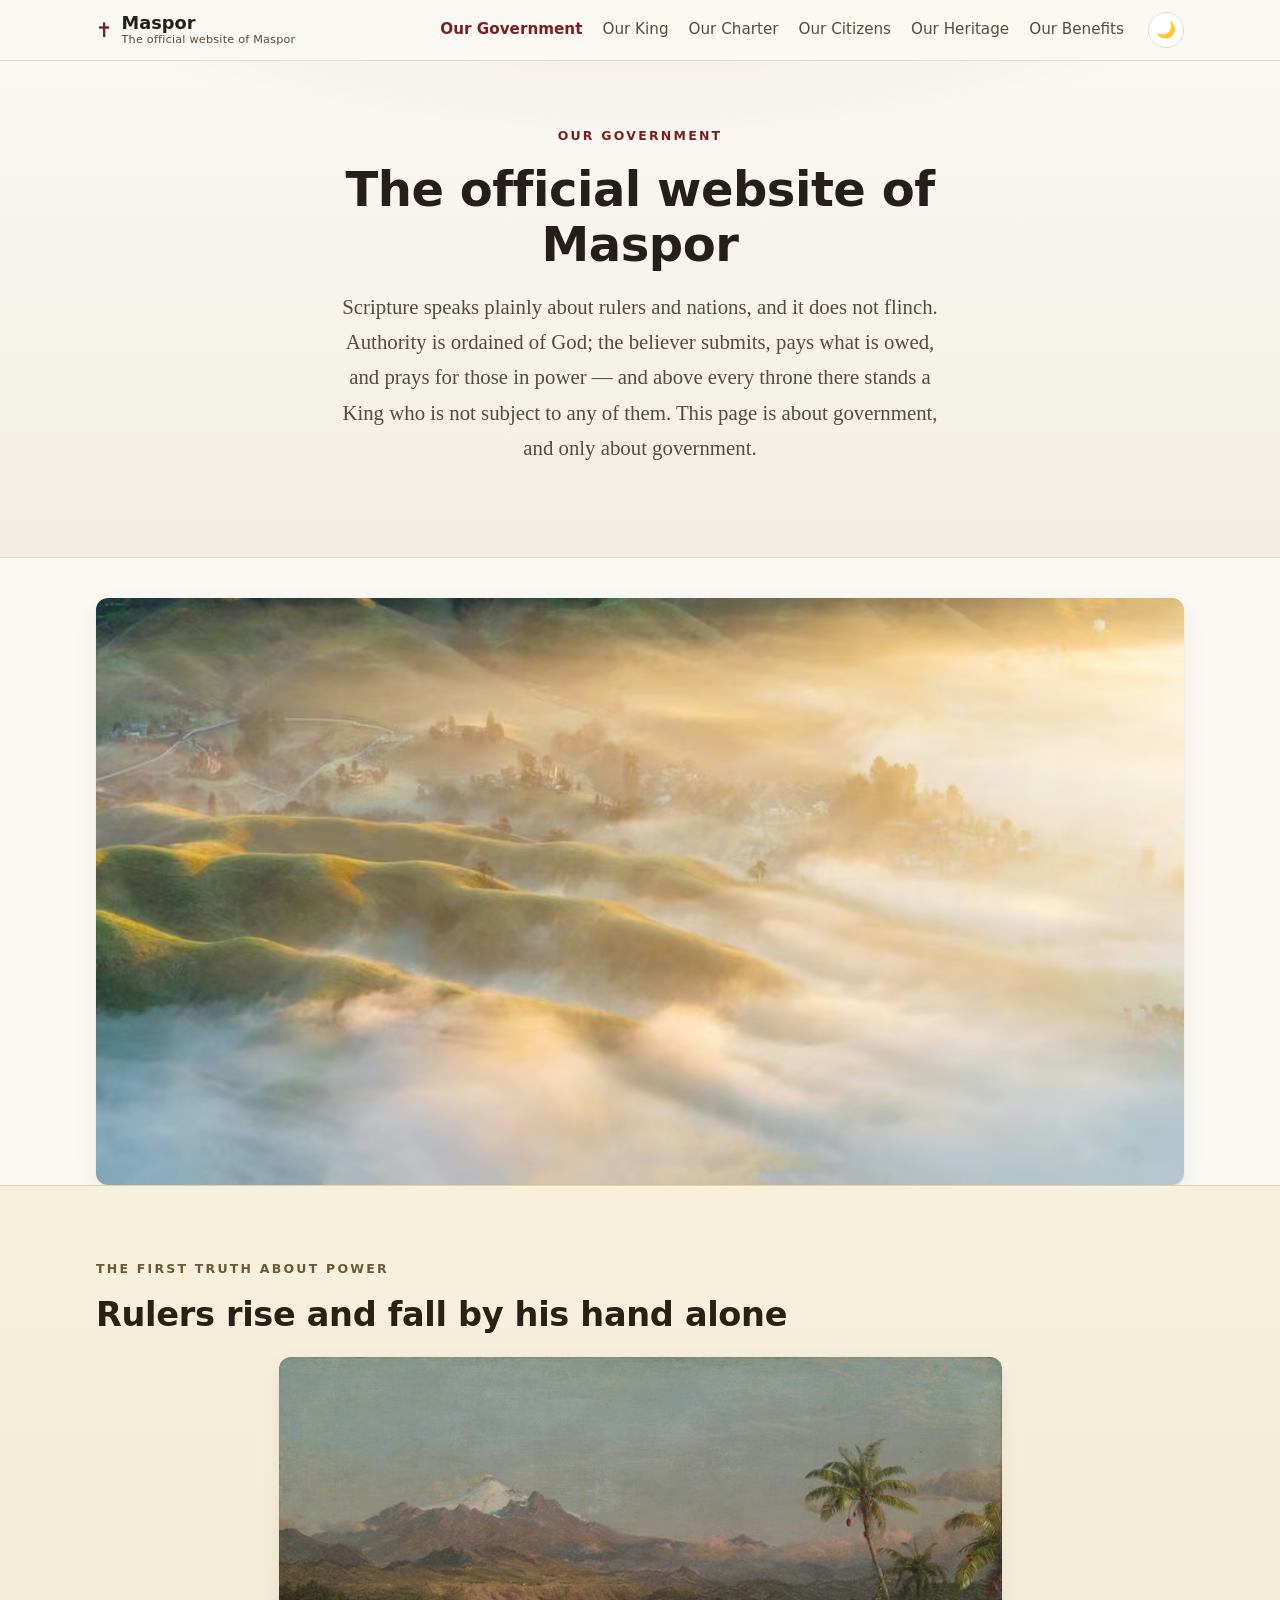
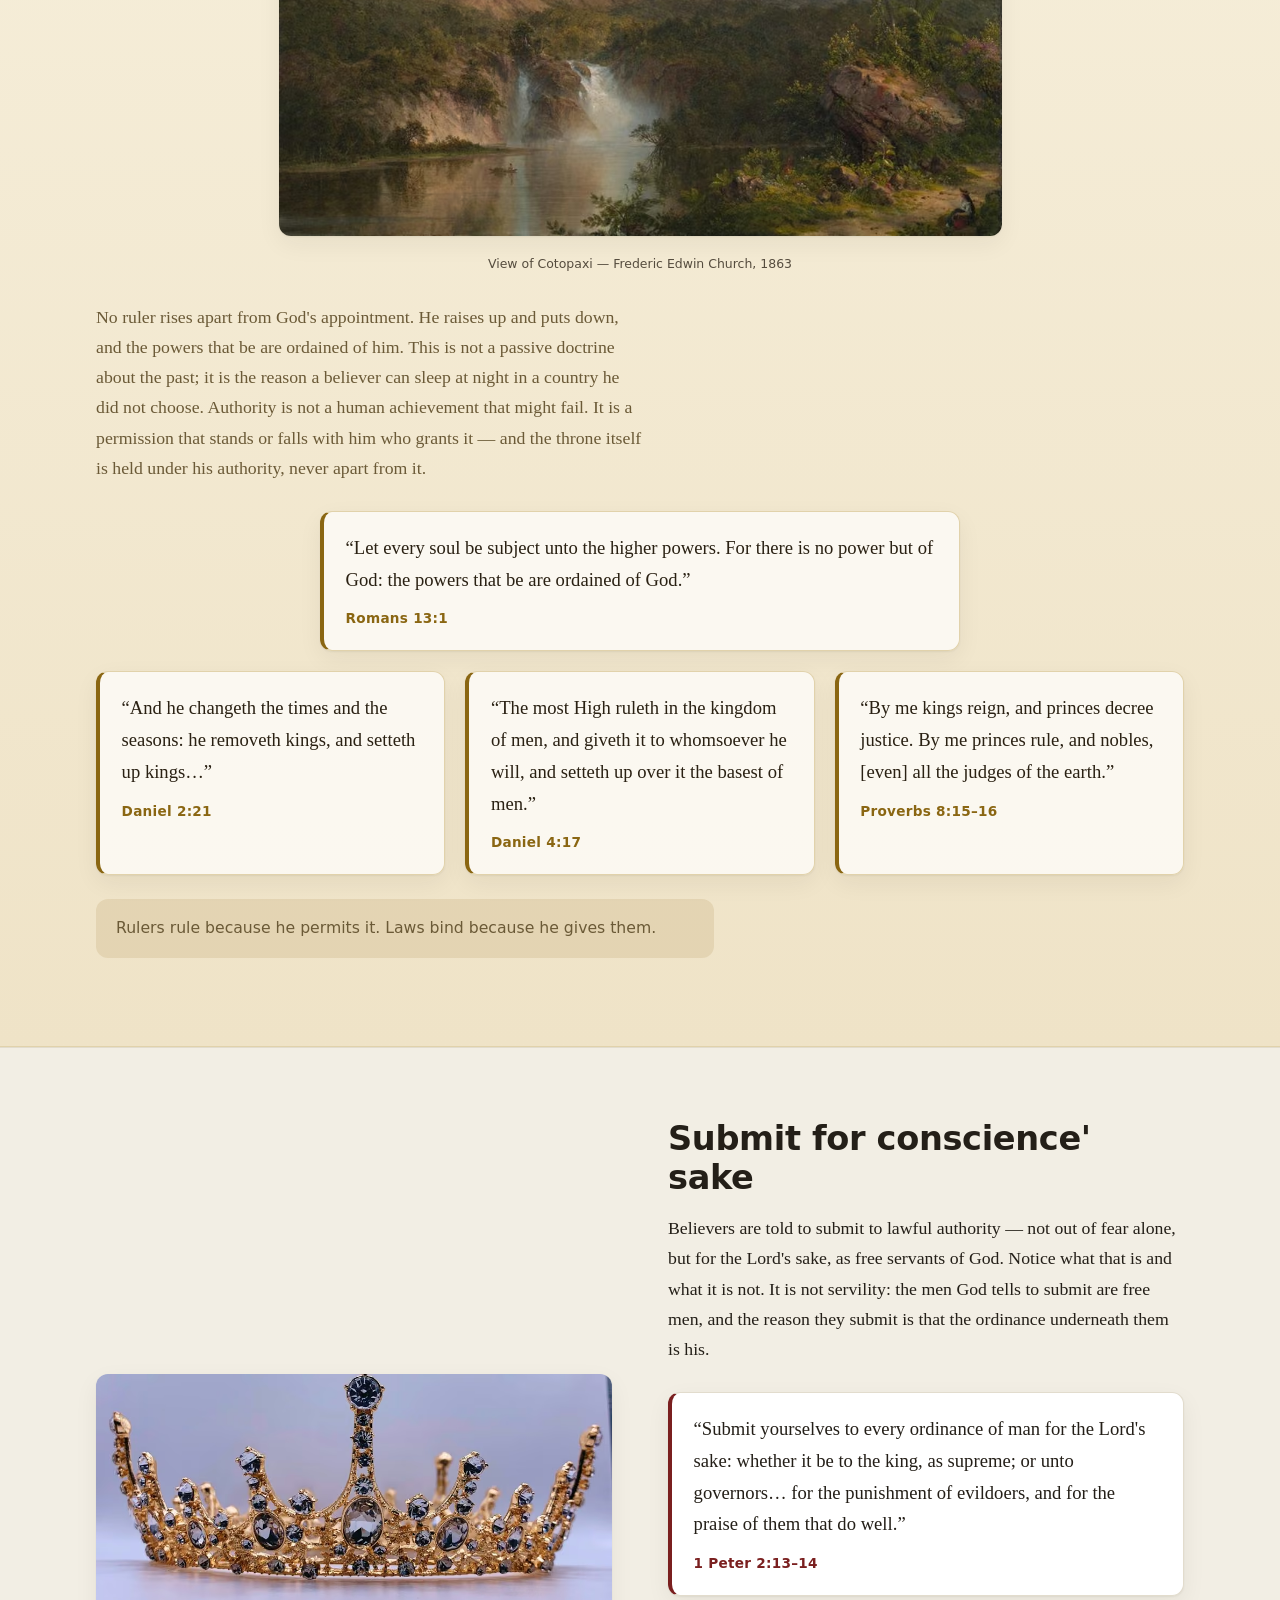
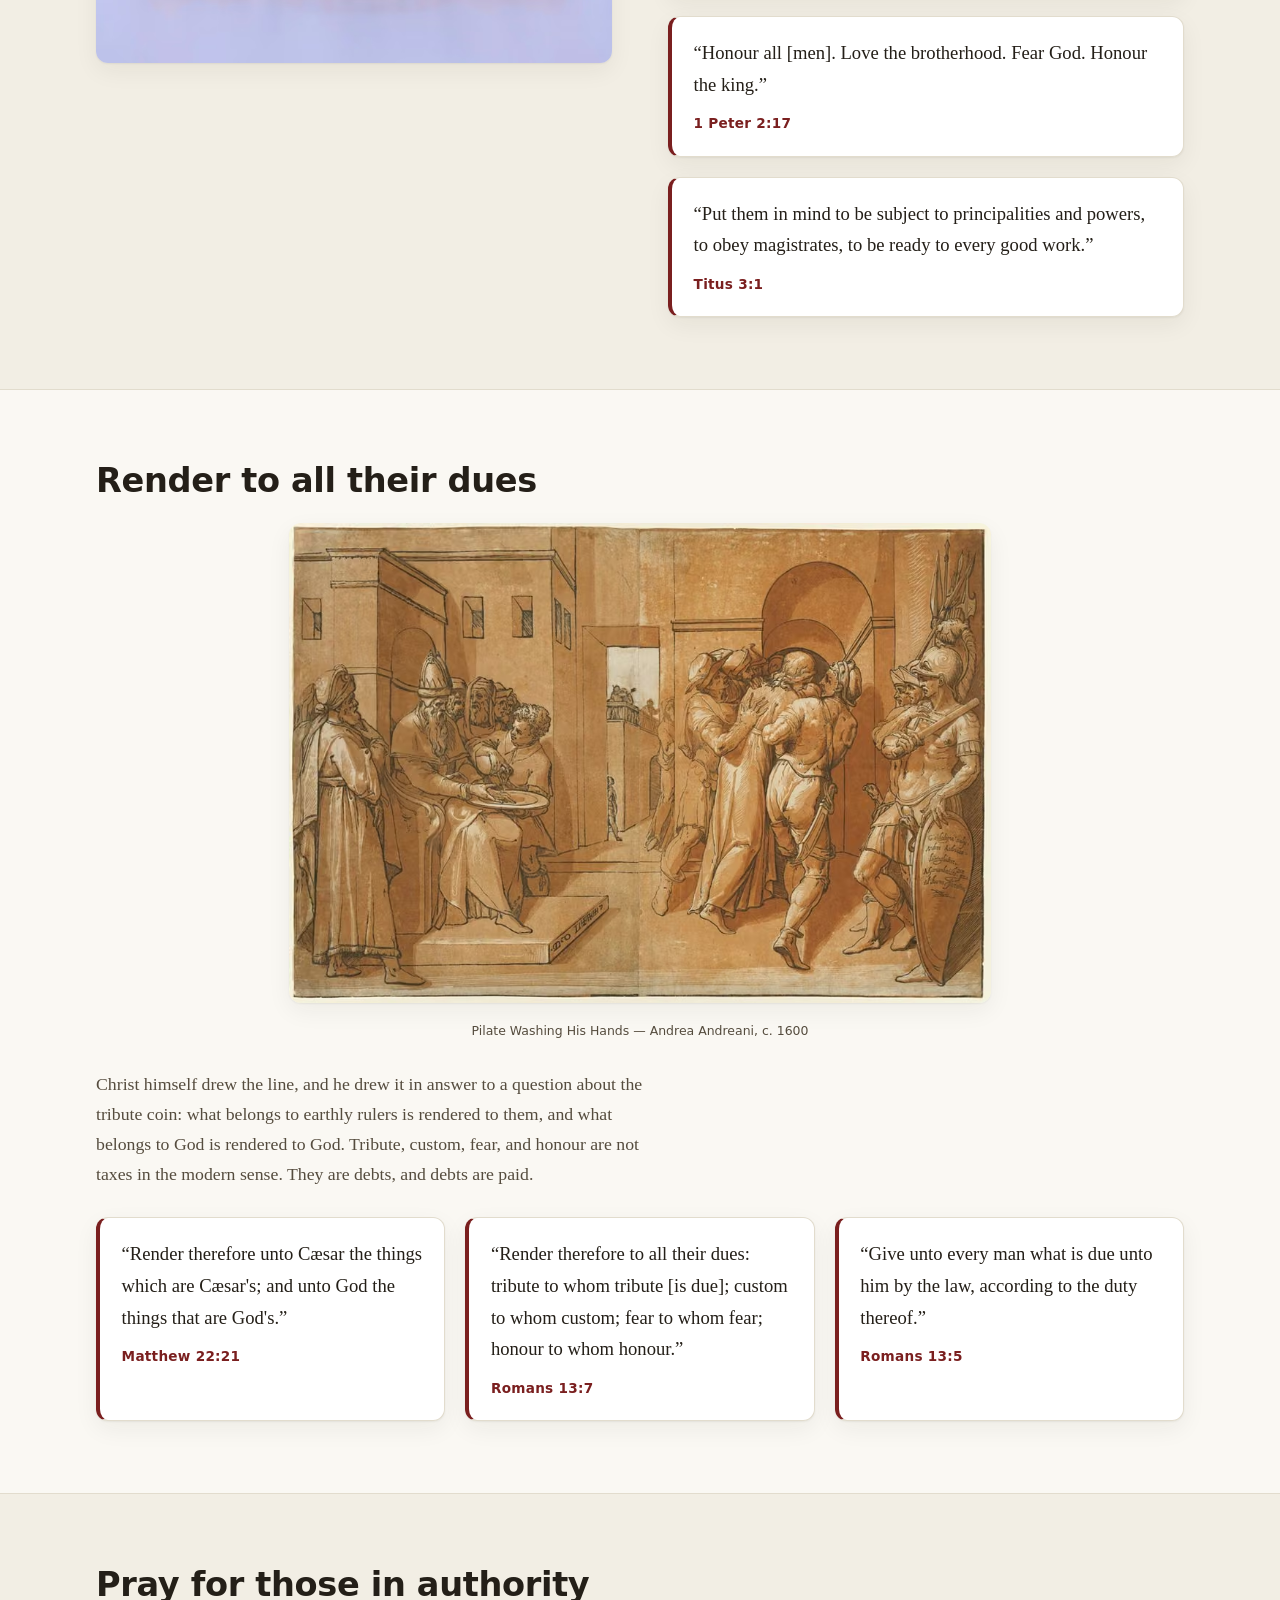
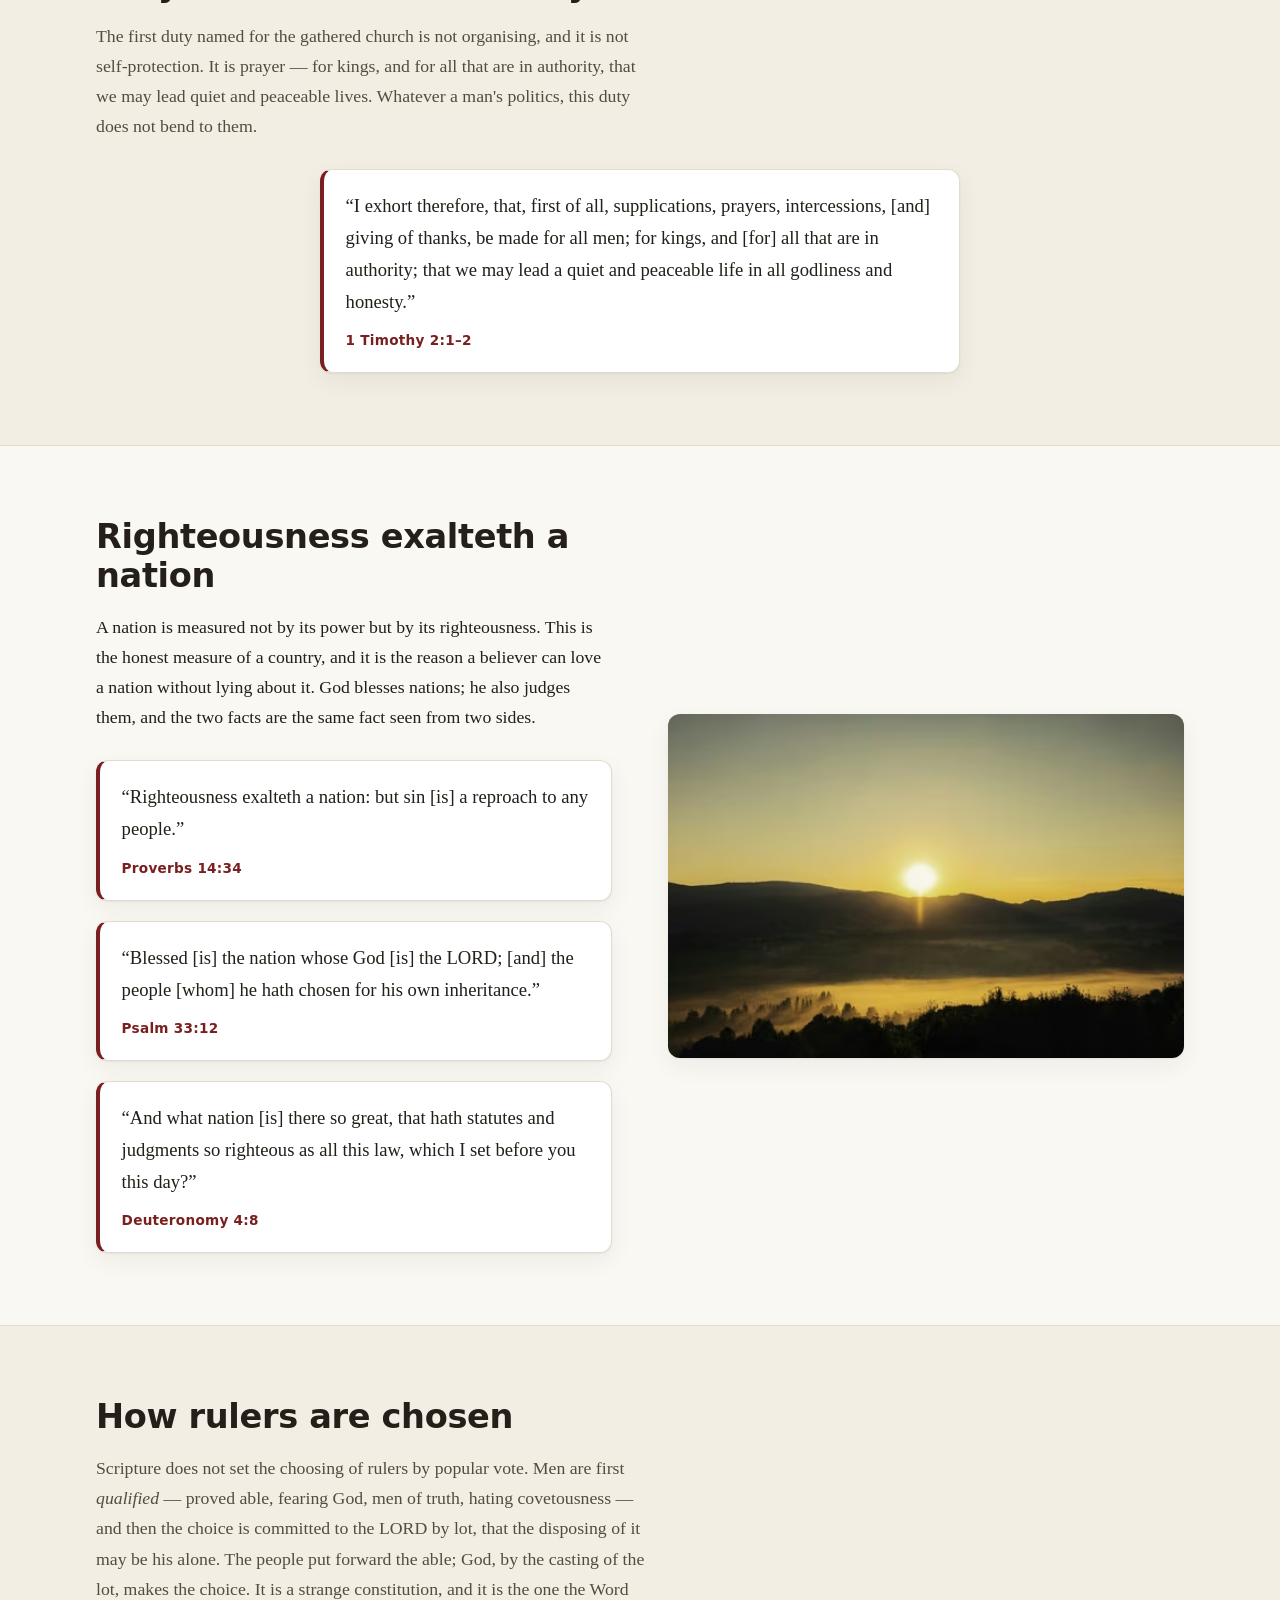
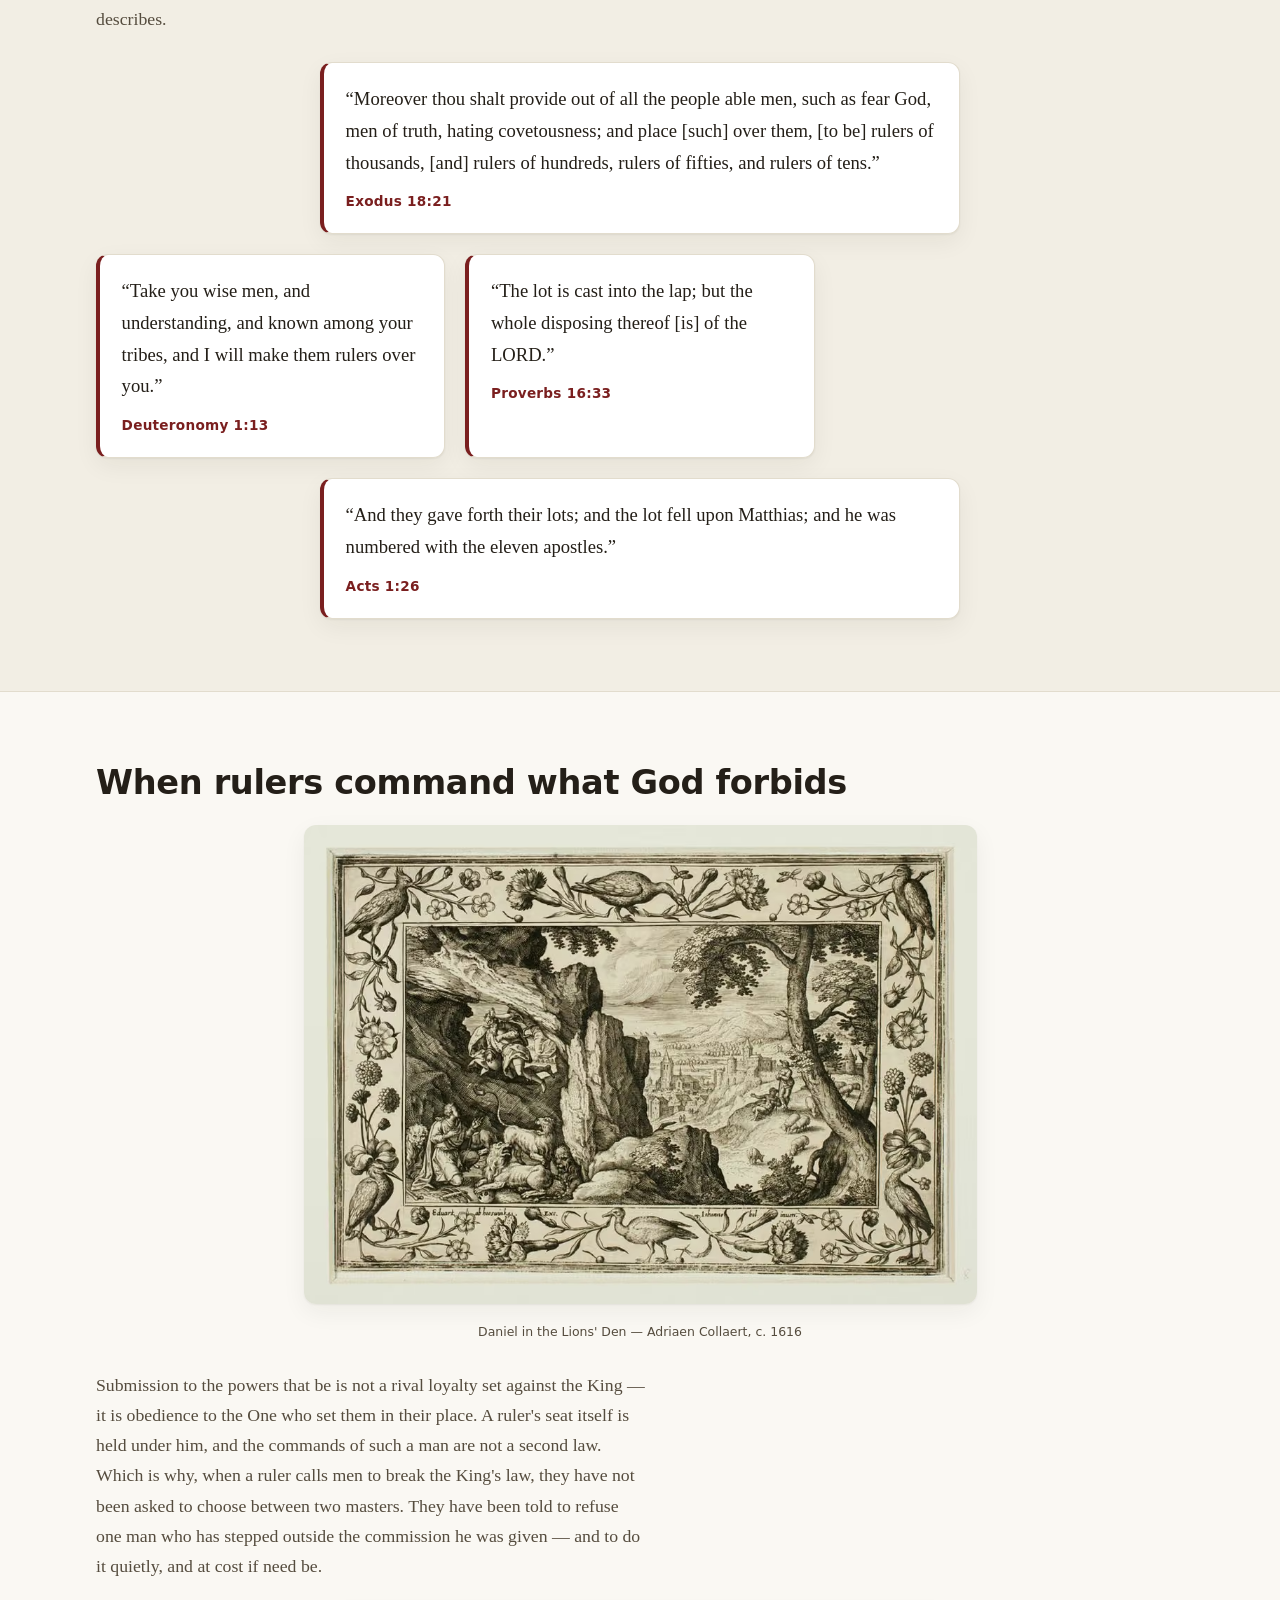
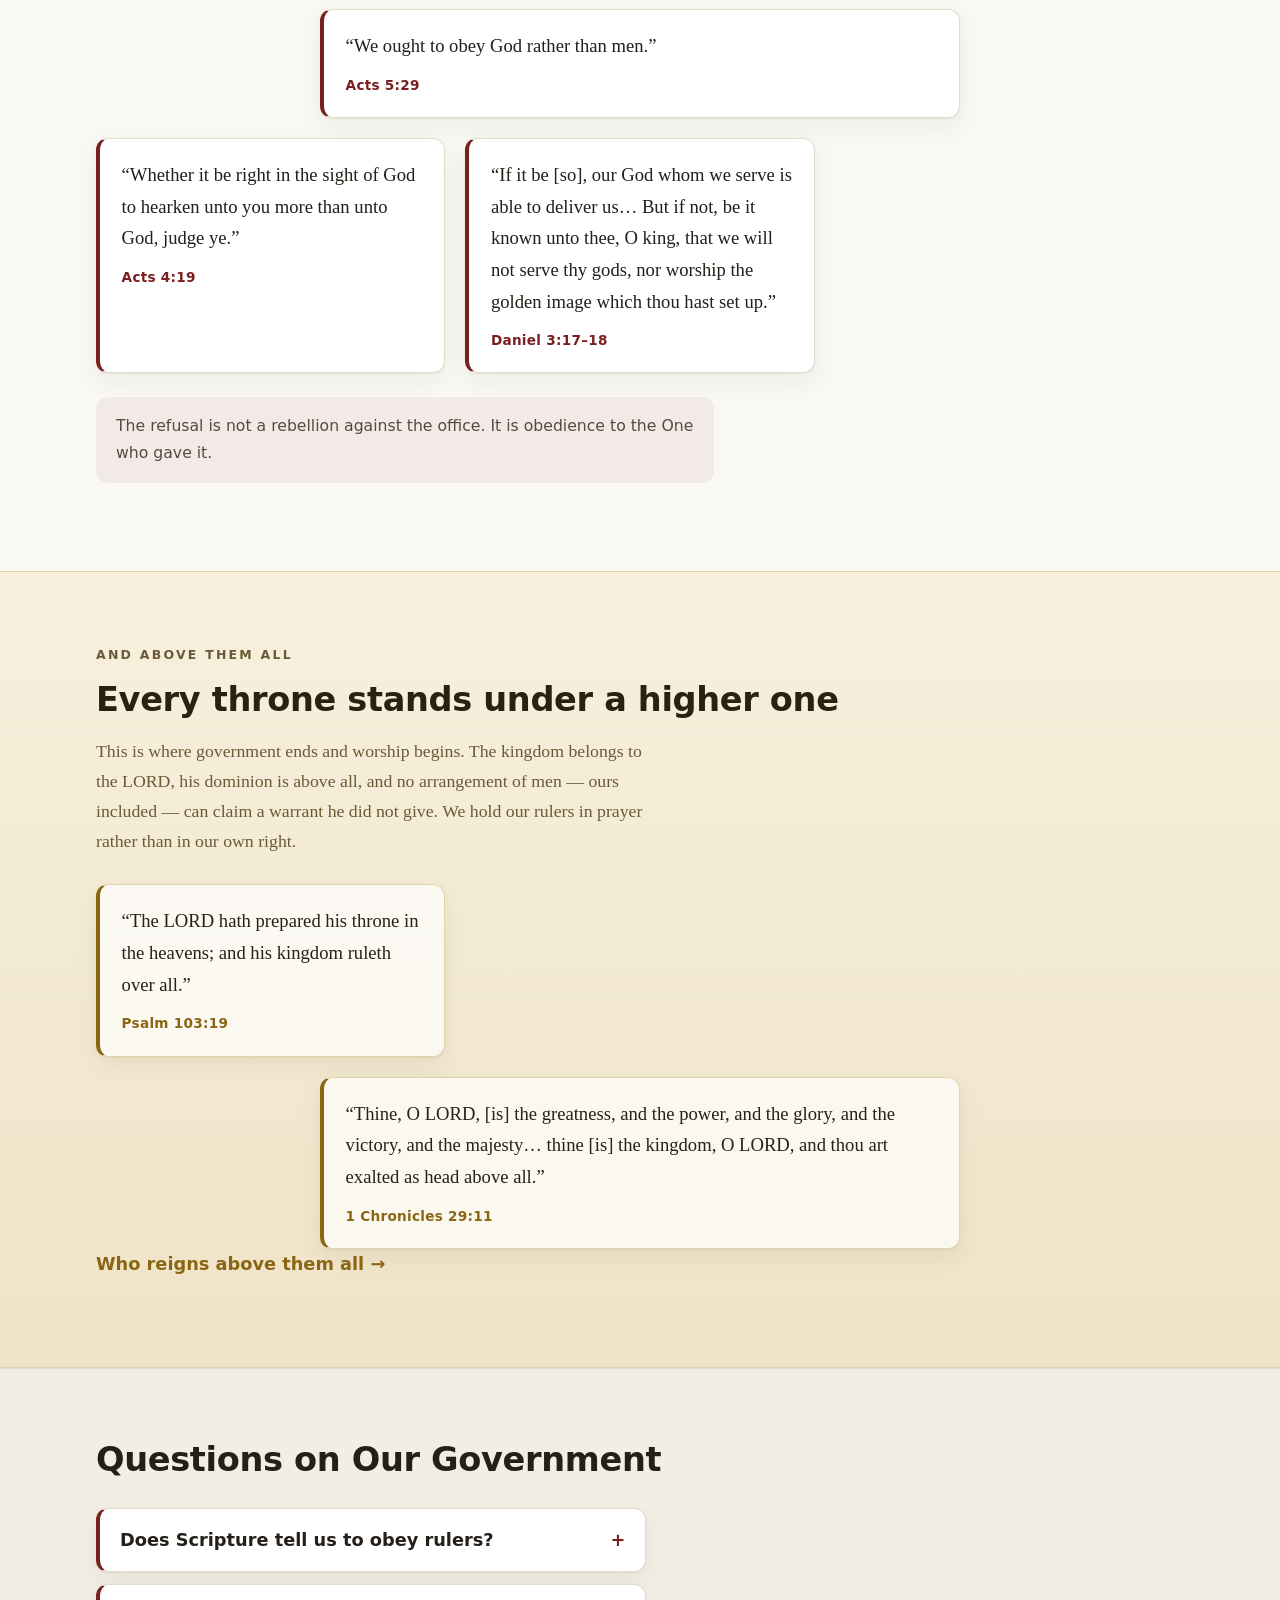
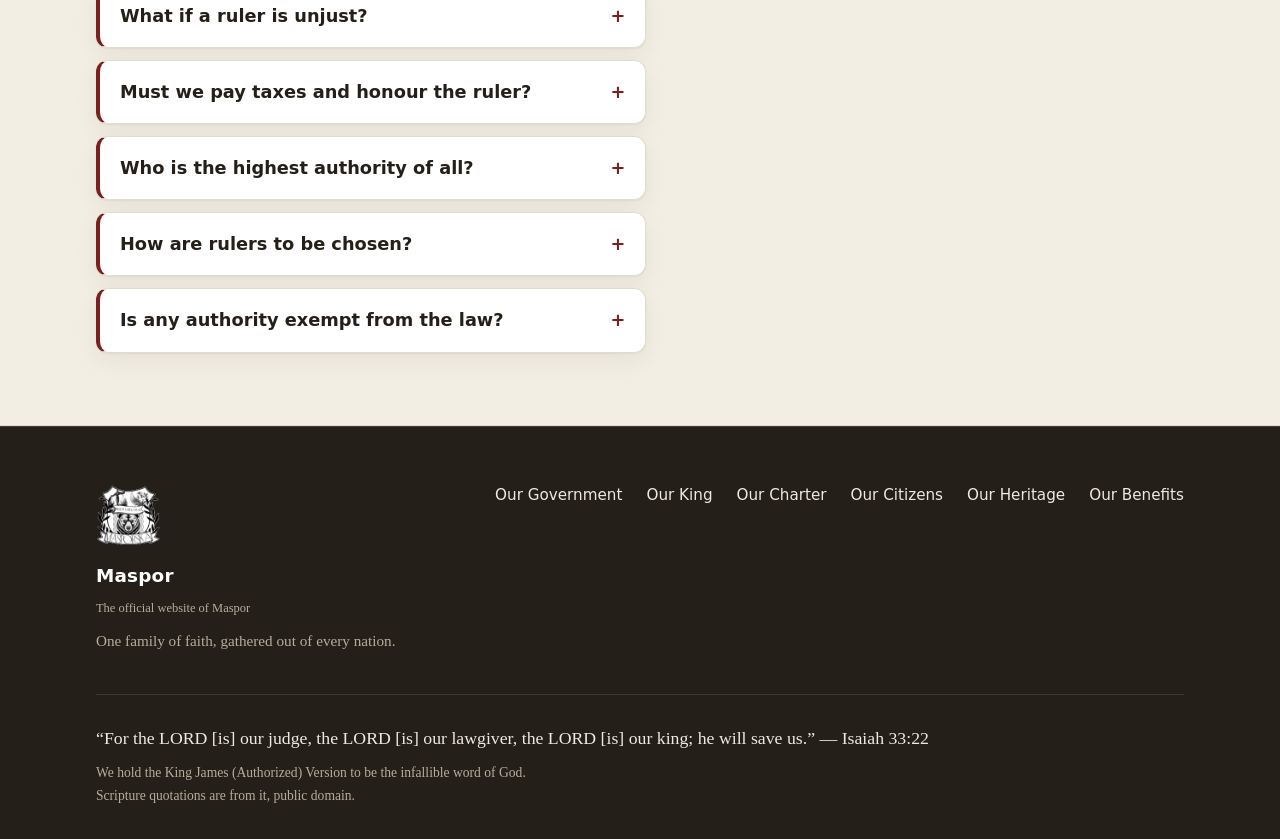
==== commit 0372d8a9: "Rebuild imagery, cap the reading measure, optimise assets Artwork: nineteen public-domain works plac" ====
--- a/index.html
+++ b/index.html
@@ -3,13 +3,19 @@
 <head>
   <meta charset="utf-8">
   <meta name="viewport" content="width=device-width, initial-scale=1">
-  <title>Government under God &mdash; Maspor</title>
-  <meta name="description" content="What Scripture says about government: God ordains rulers, we submit and pray for them, render to Caesar, and the LORD is King over all.">
+  <title>Our Government &mdash; Maspor</title>
+  <meta name="description" content="What Scripture says about government: God ordains rulers, we submit and pray for them, render to Caesar what is owed, and refuse any throne that calls men to break the King's law.">
   <link rel="icon" href="favicon.ico" sizes="any">
   <link rel="icon" type="image/png" href="favicon.png" sizes="192x192">
   <link rel="apple-touch-icon" href="apple-touch-icon.png">
   <link rel="stylesheet" href="css/style.css">
-  <script src="js/theme.js"></script>
+  <script>
+    (function () { try {
+      var t = localStorage.getItem("coa-theme");
+      if (t === "dark" || t === "light") document.documentElement.setAttribute("data-theme", t);
+    } catch (e) {} })();
+  </script>
+  <script src="js/theme.js" defer></script>
 </head>
 <body>
   <a class="skip-link" href="#main">Skip to content</a>
@@ -43,38 +49,57 @@
         <p class="eyebrow">Our Government</p>
         <h1>The official website of Maspor</h1>
         <p class="lead">
-          Scripture speaks plainly about rulers and nations. God ordains authority, we are to be
-          subject and to pray for those in power &mdash; and above every throne, the LORD himself is King.
+          Scripture speaks plainly about rulers and nations, and it does not flinch. Authority is
+          ordained of God; the believer submits, pays what is owed, and prays for those in power
+          &mdash; and above every throne there stands a King who is not subject to any of them. This
+          page is about government, and only about government.
         </p>
       </div>
     </section>
 
     <section class="banner">
       <div class="wrap">
-        <img class="banner-img" src="images/dawn-foothills.jpg" width="1280" height="691"
-             alt="Sunrise over hills wrapped in morning mist." loading="lazy" decoding="async">
-      </div>
-    </section>
-
-    <section class="section royal">
-      <div class="wrap">
-        <p class="eyebrow">The first truth</p>
-        <h2>There is but one Lawgiver</h2>
-        <p>
-          Every throne, every ordinance, and every judgment among men stands beneath a single
-          authority. He who made all things is the only one who has right to make law; and that
-          law is not one more rule among many, but the very word by which he created and upholds
-          everything. There is no second lawgiver &mdash; no authority that stands beside him, or
-          over him, or in place of him.
-        </p>
-        <div class="verses">
-          <blockquote class="verse-wide">
-            <p>&ldquo;For the LORD [is] our judge, the LORD [is] our lawgiver, the LORD [is] our king; he will save us.&rdquo;</p>
-            <cite>Isaiah 33:22</cite>
-          </blockquote>
-          <blockquote>
-            <p>&ldquo;And he is before all things, and by him all things consist.&rdquo;</p>
-            <cite>Colossians 1:17</cite>
+        <picture>
+          <source type="image/avif" srcset="images/hills-in-golden-light-480.avif 480w, images/hills-in-golden-light-960.avif 960w" sizes="(min-width: 1152px) 1088px, 95vw">
+          <source type="image/webp" srcset="images/hills-in-golden-light-480.webp 480w, images/hills-in-golden-light-960.webp 960w" sizes="(min-width: 1152px) 1088px, 95vw">
+          <img class="banner-img" src="images/hills-in-golden-light.jpg" width="1280" height="691"
+            alt="Rolling hills wrapped in golden light and morning mist." loading="eager" fetchpriority="high" decoding="async">
+        </picture>
+      </div>
+    </section>
+
+    <section class="section royal" id="ordained">
+      <div class="wrap">
+        <p class="eyebrow">The first truth about power</p>
+        <h2>Rulers rise and fall by his hand alone</h2>
+        <figure class="section-art">
+          <picture>
+            <source type="image/avif" srcset="images/volcano-and-valley-480.avif 480w, images/volcano-and-valley-960.avif 960w" sizes="(min-width: 1152px) 723px, 95vw">
+            <source type="image/webp" srcset="images/volcano-and-valley-480.webp 480w, images/volcano-and-valley-960.webp 960w" sizes="(min-width: 1152px) 723px, 95vw">
+            <img src="images/volcano-and-valley.jpg" width="1000" height="664"
+              alt="A vast volcanic peak rising above a green valley, its flanks catching the last of the light." loading="lazy" decoding="async">
+          </picture>
+          <figcaption>View of Cotopaxi &mdash; Frederic Edwin Church, 1863</figcaption>
+        </figure>
+        <p>
+          No ruler rises apart from God's appointment. He raises up and puts down, and the powers
+          that be are ordained of him. This is not a passive doctrine about the past; it is the
+          reason a believer can sleep at night in a country he did not choose. Authority is not a
+          human achievement that might fail. It is a permission that stands or falls with him who
+          grants it &mdash; and the throne itself is held under his authority, never apart from it.
+        </p>
+        <div class="verses">
+          <blockquote class="verse-wide">
+            <p>&ldquo;Let every soul be subject unto the higher powers. For there is no power but of God: the powers that be are ordained of God.&rdquo;</p>
+            <cite>Romans 13:1</cite>
+          </blockquote>
+          <blockquote>
+            <p>&ldquo;And he changeth the times and the seasons: he removeth kings, and setteth up kings&hellip;&rdquo;</p>
+            <cite>Daniel 2:21</cite>
+          </blockquote>
+          <blockquote>
+            <p>&ldquo;The most High ruleth in the kingdom of men, and giveth it to whomsoever he will, and setteth up over it the basest of men.&rdquo;</p>
+            <cite>Daniel 4:17</cite>
           </blockquote>
           <blockquote>
             <p>&ldquo;By me kings reign, and princes decree justice. By me princes rule, and nobles, [even] all the judges of the earth.&rdquo;</p>
@@ -82,47 +107,28 @@
           </blockquote>
         </div>
         <p class="note">
-          Rulers rule because he permits it. Laws bind because he gives them. And his word was not
-          altered when the law was given on Sinai &mdash; it stands to this day, unadded and undiminished.
-        </p>
-      </div>
-    </section>
-
-    <section class="section">
-      <div class="wrap">
-        <h2>God sets up rulers</h2>
-        <p>
-          No ruler rises apart from God's appointment. He raises up and puts down, and the powers
-          that be are ordained of him.
-        </p>
-        <div class="verses">
-          <blockquote>
-            <p>&ldquo;And he changeth the times and the seasons: he removeth kings, and setteth up kings&hellip;&rdquo;</p>
-            <cite>Daniel 2:21</cite>
-          </blockquote>
-          <blockquote>
-            <p>&ldquo;The most High ruleth in the kingdom of men, and giveth it to whomsoever he will, and setteth up over it the basest of men.&rdquo;</p>
-            <cite>Daniel 4:17</cite>
-          </blockquote>
-          <blockquote class="verse-wide">
-            <p>&ldquo;Let every soul be subject unto the higher powers. For there is no power but of God: the powers that be are ordained of God.&rdquo;</p>
-            <cite>Romans 13:1</cite>
-          </blockquote>
-        </div>
-      </div>
-    </section>
-
-    <section class="section section-alt">
+          Rulers rule because he permits it. Laws bind because he gives them.
+        </p>
+      </div>
+    </section>
+
+    <section class="section section-alt" id="submit">
       <div class="wrap feature">
         <figure class="feature-art">
-          <img src="images/crown.jpg" width="1000" height="560"
-               alt="A golden crown, symbol of lawful authority and the King." loading="lazy" decoding="async">
+          <picture>
+            <source type="image/avif" srcset="images/tiara-480.avif 480w, images/tiara-960.avif 960w" sizes="(min-width: 1152px) 516px, 95vw">
+            <source type="image/webp" srcset="images/tiara-480.webp 480w, images/tiara-960.webp 960w" sizes="(min-width: 1152px) 516px, 95vw">
+            <img src="images/tiara.jpg" width="1000" height="560"
+              alt="A jewelled diadem, a token of lawful authority and of the King." loading="lazy" decoding="async">
+          </picture>
         </figure>
         <div class="feature-copy">
-          <h2>Subject for conscience' sake</h2>
+          <h2>Submit for conscience' sake</h2>
           <p>
             Believers are told to submit to lawful authority &mdash; not out of fear alone, but for
-            the Lord's sake, as free servants of God.
+            the Lord's sake, as free servants of God. Notice what that is and what it is not. It is
+            not servility: the men God tells to submit are free men, and the reason they submit is
+            that the ordinance underneath them is his.
           </p>
           <div class="verses verses-stack">
             <blockquote>
@@ -142,12 +148,23 @@
       </div>
     </section>
 
-    <section class="section">
+    <section class="section" id="dues">
       <div class="wrap">
         <h2>Render to all their dues</h2>
-        <p>
-          Christ himself drew the line: what belongs to earthly rulers is rendered to them, and
-          what belongs to God is rendered to God. Tribute, custom, fear, and honour are debts owed.
+        <figure class="section-art">
+          <picture>
+            <source type="image/avif" srcset="images/pilate-washing-his-hands-480.avif 480w, images/pilate-washing-his-hands-960.avif 960w" sizes="(min-width: 1152px) 702px, 95vw">
+            <source type="image/webp" srcset="images/pilate-washing-his-hands-480.webp 480w, images/pilate-washing-his-hands-960.webp 960w" sizes="(min-width: 1152px) 702px, 95vw">
+            <img src="images/pilate-washing-his-hands.jpg" width="1000" height="684"
+              alt="Pilate washes his hands before the crowd as a soldier leads Jesus away." loading="lazy" decoding="async">
+          </picture>
+          <figcaption>Pilate Washing His Hands &mdash; Andrea Andreani, c. 1600</figcaption>
+        </figure>
+        <p>
+          Christ himself drew the line, and he drew it in answer to a question about the tribute
+          coin: what belongs to earthly rulers is rendered to them, and what belongs to God is
+          rendered to God. Tribute, custom, fear, and honour are not taxes in the modern sense.
+          They are debts, and debts are paid.
         </p>
         <div class="verses">
           <blockquote>
@@ -158,16 +175,22 @@
             <p>&ldquo;Render therefore to all their dues: tribute to whom tribute [is due]; custom to whom custom; fear to whom fear; honour to whom honour.&rdquo;</p>
             <cite>Romans 13:7</cite>
           </blockquote>
-        </div>
-      </div>
-    </section>
-
-    <section class="section section-alt">
+          <blockquote>
+            <p>&ldquo;Give unto every man what is due unto him by the law, according to the duty thereof.&rdquo;</p>
+            <cite>Romans 13:5</cite>
+          </blockquote>
+        </div>
+      </div>
+    </section>
+
+    <section class="section section-alt" id="pray">
       <div class="wrap">
         <h2>Pray for those in authority</h2>
         <p>
-          The first duty named for the gathered church is prayer &mdash; for kings and all in
-          authority, that we may live peaceable lives.
+          The first duty named for the gathered church is not organising, and it is not
+          self-protection. It is prayer &mdash; for kings, and for all that are in authority, that we
+          may lead quiet and peaceable lives. Whatever a man's politics, this duty does not bend to
+          them.
         </p>
         <div class="verses">
           <blockquote class="verse-wide">
@@ -178,13 +201,15 @@
       </div>
     </section>
 
-    <section class="section">
+    <section class="section" id="nation">
       <div class="wrap feature">
         <div class="feature-copy">
           <h2>Righteousness exalteth a nation</h2>
           <p>
-            A nation is measured not by its power but by its righteousness. Blessed is the nation
-            whose God is the LORD.
+            A nation is measured not by its power but by its righteousness. This is the honest
+            measure of a country, and it is the reason a believer can love a nation without lying
+            about it. God blesses nations; he also judges them, and the two facts are the same fact
+            seen from two sides.
           </p>
           <div class="verses">
             <blockquote>
@@ -195,119 +220,117 @@
               <p>&ldquo;Blessed [is] the nation whose God [is] the LORD; [and] the people [whom] he hath chosen for his own inheritance.&rdquo;</p>
               <cite>Psalm 33:12</cite>
             </blockquote>
+            <blockquote class="verse-wide">
+              <p>&ldquo;And what nation [is] there so great, that hath statutes and judgments so righteous as all this law, which I set before you this day?&rdquo;</p>
+              <cite>Deuteronomy 4:8</cite>
+            </blockquote>
           </div>
         </div>
         <figure class="feature-art">
-          <img src="images/sunrise-valley.jpg" width="900" height="600"
-               alt="Morning light breaking over a mountain valley." loading="lazy" decoding="async">
+          <picture>
+            <source type="image/avif" srcset="images/sunrise-over-the-ridge-480.avif 480w" sizes="(min-width: 1152px) 516px, 95vw">
+            <source type="image/webp" srcset="images/sunrise-over-the-ridge-480.webp 480w" sizes="(min-width: 1152px) 516px, 95vw">
+            <img src="images/sunrise-over-the-ridge.jpg" width="900" height="600"
+              alt="Sun rising behind a dark ridge, mist lying in the valley below." loading="lazy" decoding="async">
+          </picture>
         </figure>
       </div>
     </section>
 
-    <section class="section royal">
-      <div class="wrap">
-        <p class="eyebrow">The King above all</p>
-        <h2>The LORD is King over all the earth</h2>
-        <p>
-          Every throne stands under a higher one. The kingdom belongs to the LORD, and his
-          dominion is above all &mdash; a kingdom not of this world.
+    <section class="section section-alt" id="chosen">
+      <div class="wrap">
+        <h2>How rulers are chosen</h2>
+        <p>
+          Scripture does not set the choosing of rulers by popular vote. Men are first
+          <em>qualified</em> &mdash; proved able, fearing God, men of truth, hating covetousness
+          &mdash; and then the choice is committed to the LORD by lot, that the disposing of it may be
+          his alone. The people put forward the able; God, by the casting of the lot, makes the
+          choice. It is a strange constitution, and it is the one the Word describes.
+        </p>
+        <div class="verses">
+          <blockquote class="verse-wide">
+            <p>&ldquo;Moreover thou shalt provide out of all the people able men, such as fear God, men of truth, hating covetousness; and place [such] over them, [to be] rulers of thousands, [and] rulers of hundreds, rulers of fifties, and rulers of tens.&rdquo;</p>
+            <cite>Exodus 18:21</cite>
+          </blockquote>
+          <blockquote>
+            <p>&ldquo;Take you wise men, and understanding, and known among your tribes, and I will make them rulers over you.&rdquo;</p>
+            <cite>Deuteronomy 1:13</cite>
+          </blockquote>
+          <blockquote>
+            <p>&ldquo;The lot is cast into the lap; but the whole disposing thereof [is] of the LORD.&rdquo;</p>
+            <cite>Proverbs 16:33</cite>
+          </blockquote>
+          <blockquote class="verse-wide">
+            <p>&ldquo;And they gave forth their lots; and the lot fell upon Matthias; and he was numbered with the eleven apostles.&rdquo;</p>
+            <cite>Acts 1:26</cite>
+          </blockquote>
+        </div>
+      </div>
+    </section>
+
+    <section class="section" id="refuse">
+      <div class="wrap">
+        <h2>When rulers command what God forbids</h2>
+        <figure class="section-art">
+          <picture>
+            <source type="image/avif" srcset="images/daniel-in-the-lions-den-480.avif 480w, images/daniel-in-the-lions-den-960.avif 960w" sizes="(min-width: 1152px) 673px, 95vw">
+            <source type="image/webp" srcset="images/daniel-in-the-lions-den-480.webp 480w, images/daniel-in-the-lions-den-960.webp 960w" sizes="(min-width: 1152px) 673px, 95vw">
+            <img src="images/daniel-in-the-lions-den.jpg" width="1000" height="713"
+              alt="Daniel stands unharmed between two lions in a rocky den, an angel above him." loading="lazy" decoding="async">
+          </picture>
+          <figcaption>Daniel in the Lions' Den &mdash; Adriaen Collaert, c. 1616</figcaption>
+        </figure>
+        <p>
+          Submission to the powers that be is not a rival loyalty set against the King &mdash; it is
+          obedience to the One who set them in their place. A ruler's seat itself is held under him,
+          and the commands of such a man are not a second law. Which is why, when a ruler calls men
+          to break the King's law, they have not been asked to choose between two masters. They have
+          been told to refuse one man who has stepped outside the commission he was given &mdash;
+          and to do it quietly, and at cost if need be.
+        </p>
+        <div class="verses">
+          <blockquote class="verse-wide">
+            <p>&ldquo;We ought to obey God rather than men.&rdquo;</p>
+            <cite>Acts 5:29</cite>
+          </blockquote>
+          <blockquote>
+            <p>&ldquo;Whether it be right in the sight of God to hearken unto you more than unto God, judge ye.&rdquo;</p>
+            <cite>Acts 4:19</cite>
+          </blockquote>
+          <blockquote>
+            <p>&ldquo;If it be [so], our God whom we serve is able to deliver us&hellip; But if not, be it known unto thee, O king, that we will not serve thy gods, nor worship the golden image which thou hast set up.&rdquo;</p>
+            <cite>Daniel 3:17&ndash;18</cite>
+          </blockquote>
+        </div>
+        <p class="note">
+          The refusal is not a rebellion against the office. It is obedience to the One who gave it.
+        </p>
+      </div>
+    </section>
+
+    <section class="section royal" id="above">
+      <div class="wrap">
+        <p class="eyebrow">And above them all</p>
+        <h2>Every throne stands under a higher one</h2>
+        <p>
+          This is where government ends and worship begins. The kingdom belongs to the LORD, his
+          dominion is above all, and no arrangement of men &mdash; ours included &mdash; can claim a
+          warrant he did not give. We hold our rulers in prayer rather than in our own right.
         </p>
         <div class="verses">
           <blockquote>
             <p>&ldquo;The LORD hath prepared his throne in the heavens; and his kingdom ruleth over all.&rdquo;</p>
             <cite>Psalm 103:19</cite>
           </blockquote>
-          <blockquote>
+          <blockquote class="verse-wide">
             <p>&ldquo;Thine, O LORD, [is] the greatness, and the power, and the glory, and the victory, and the majesty&hellip; thine [is] the kingdom, O LORD, and thou art exalted as head above all.&rdquo;</p>
             <cite>1 Chronicles 29:11</cite>
           </blockquote>
-          <blockquote class="verse-wide">
-            <p>&ldquo;Jesus answered, My kingdom is not of this world: if my kingdom were of this world, then would my servants fight&hellip; but now is my kingdom not from hence.&rdquo;</p>
-            <cite>John 18:36</cite>
-          </blockquote>
-        </div>
-        <p><a class="link-more" href="king.html">Jesus is King &rarr;</a></p>
-      </div>
-    </section>
-
-    <section class="section">
-      <div class="wrap">
-        <h2>By me kings reign</h2>
-        <p>
-          Authority does not originate with men. Rulers and judges hold their seat by the leave of a
-          higher wisdom, for God orders the affairs of nations and gives the kingdom to whom he will.
-        </p>
-        <div class="verses">
-          <blockquote>
-            <p>&ldquo;By me kings reign, and princes decree justice.&rdquo;</p>
-            <cite>Proverbs 8:15</cite>
-          </blockquote>
-          <blockquote>
-            <p>&ldquo;By me princes rule, and nobles, [even] all the judges of the earth.&rdquo;</p>
-            <cite>Proverbs 8:16</cite>
-          </blockquote>
-        </div>
-      </div>
-    </section>
-
-    <section class="section section-alt">
-      <div class="wrap">
-        <h2>How rulers are chosen</h2>
-        <p>
-          Scripture does not set the choosing of rulers by popular vote. Men are first
-          <em>qualified</em> &mdash; proved able, fearing God, men of truth, hating covetousness
-          &mdash; and then the choice is committed to the LORD by lot, that the disposing of it may
-          be his alone. The people put forward the able; God, by the casting of the lot, makes the
-          choice.
-        </p>
-        <div class="verses">
-          <blockquote class="verse-wide">
-            <p>&ldquo;Moreover thou shalt provide out of all the people able men, such as fear God, men of truth, hating covetousness; and place [such] over them, [to be] rulers of thousands, [and] rulers of hundreds, rulers of fifties, and rulers of tens.&rdquo;</p>
-            <cite>Exodus 18:21</cite>
-          </blockquote>
-          <blockquote>
-            <p>&ldquo;Take you wise men, and understanding, and known among your tribes, and I will make them rulers over you.&rdquo;</p>
-            <cite>Deuteronomy 1:13</cite>
-          </blockquote>
-          <blockquote>
-            <p>&ldquo;The lot is cast into the lap; but the whole disposing thereof [is] of the LORD.&rdquo;</p>
-            <cite>Proverbs 16:33</cite>
-          </blockquote>
-          <blockquote class="verse-wide">
-            <p>&ldquo;And they gave forth their lots; and the lot fell upon Matthias; and he was numbered with the eleven apostles.&rdquo;</p>
-            <cite>Acts 1:26</cite>
-          </blockquote>
-        </div>
-      </div>
-    </section>
-
-    <section class="section">
-      <div class="wrap">
-        <h2>When rulers command what God forbids</h2>
-        <p>
-          Submission to the powers that be is not a rival loyalty set against the King's &mdash; it is
-          obedience to the One who set them in their place. A ruler's seat itself is held under him, and
-          the commands of such a man are not a second law. Which is why, when a ruler calls men to
-          break the King's law, they have not been asked to choose between two masters: they have been
-          told to refuse one man who has stepped outside the commission he was given, and they do it
-          quietly, at cost if need be.
-        </p>
-        <div class="verses">
-          <blockquote class="verse-wide">
-            <p>&ldquo;We ought to obey God rather than men.&rdquo;</p>
-            <cite>Acts 5:29</cite>
-          </blockquote>
-          <blockquote>
-            <p>&ldquo;Whether it be right in the sight of God to hearken unto you more than unto God, judge ye.&rdquo;</p>
-            <cite>Acts 4:19</cite>
-          </blockquote>
-          <blockquote>
-            <p>&ldquo;If it be [so], our God whom we serve is able to deliver us&hellip; But if not, be it known unto thee, O king, that we will not serve thy gods, nor worship the golden image which thou hast set up.&rdquo;</p>
-            <cite>Daniel 3:17&ndash;18</cite>
-          </blockquote>
-        </div>
-      </div>
-    </section>
+        </div>
+        <p><a class="link-more" href="king.html">Who reigns above them all &rarr;</a></p>
+      </div>
+    </section>
+
     <section class="section section-alt faq">
       <div class="wrap">
         <h2>Questions on Our Government</h2>
@@ -316,9 +339,10 @@
             <summary>Does Scripture tell us to obey rulers?</summary>
             <div class="faq-answer">
               <p>
-                Yes. Believers are to submit to lawful authority for the Lord's sake &mdash; not from
-                fear alone: &ldquo;Let every soul be subject unto the higher powers. For there is no
-                power but of God: the powers that be are ordained of God.&rdquo; (Romans 13:1)
+                Yes, and it is the first instruction it gives about government. But it is obedience
+                with a boundary drawn in it, and the boundary is not an opinion we added &mdash; it
+                is the throne above the throne. Obedience runs until a ruler commands what the King
+                forbids, and at that line the Scripture answers plainly.
               </p>
             </div>
           </details>
@@ -326,12 +350,11 @@
             <summary>What if a ruler is unjust?</summary>
             <div class="faq-answer">
               <p>
-                God still rules over all. He removeth kings, and setteth up kings (Daniel 2:21), and
-                the most High giveth the kingdom to whomsoever he will (Daniel 4:17). A ruler's power was
-                never his own to keep &mdash; it is lent, and lent by the only Lawgiver. So an unjust
-                ruler is not a second authority standing over us; he is one man exceeding his commission.
-                When his command runs against the King's word, the King's word stands: &ldquo;We ought to
-                obey God rather than men.&rdquo; (Acts 5:29)
+                Then his power was never his own to keep &mdash; it is lent, and lent by the only
+                Lawgiver, and he still removes kings and sets up kings (Daniel 2:21). An unjust
+                ruler is not a second authority standing over us. He is one man exceeding his
+                commission. Nothing in the Bible promises you a country you will enjoy; it promises
+                you a King who outranks the country.
               </p>
             </div>
           </details>
@@ -339,25 +362,21 @@
             <summary>Must we pay taxes and honour the ruler?</summary>
             <div class="faq-answer">
               <p>
-                Render what is obligated. Christ said, &ldquo;Render therefore unto C&aelig;sar the
-                things which are C&aelig;sar's; and unto God the things that are God's.&rdquo;
-                (Matthew 22:21) We render to whom we owe by agreement &mdash; tribute, custom, fear, and
-                honour (Romans 13:7) &mdash; and what is owed is not the same for every man: it
-                depends on their alligiance. In Maspor we accept payments through electronic
-                cash, Bitcoin Cash, for obligatory payments or domations.
-              </p>
-              <img class="bch-logo" src="images/bch-accepted-here-wt.svg" alt="Bitcoin Cash accepted here" width="180" height="67" loading="lazy" decoding="async">
+                Yes &mdash; tribute, custom, fear, and honour, to those to whom they are due. What is
+                owed is not the same for every man; it depends on residency or domicile. How and
+                where we make those payments is a practical matter, and it is handled on
+                <a href="benefits.html#contact">Our Benefits</a>.
+              </p>
             </div>
           </details>
           <details class="faq-item">
             <summary>Who is the highest authority of all?</summary>
             <div class="faq-answer">
               <p>
-                The LORD, and he is the only Lawgiver. &ldquo;The LORD hath prepared his throne in the
-                heavens; and his kingdom ruleth over all&rdquo; (Psalm 103:19); &ldquo;the LORD is our
-                lawgiver, the LORD is our king&rdquo; (Isaiah 33:22). Every throne stands under his,
-                and every law among men is derivative. There is no second source of authority, and no
-                rival lawgiver.
+                The LORD, and he is the only Lawgiver. We have set out why at length on
+                <a href="charter.html">Our Charter</a>, because it is a question of what we believe
+                rather than of how we are governed. Briefly: there is no second source of authority,
+                and no rival lawgiver. Every law among men is derivative.
               </p>
             </div>
           </details>
@@ -365,10 +384,11 @@
             <summary>How are rulers to be chosen?</summary>
             <div class="faq-answer">
               <p>
-                Not by popular vote, but by election: a ruler must first be qualified &mdash; able,
-                fearing God, a man of truth, hating covetousness (Exodus 18:21) &mdash; and then the
-                choice is given to the LORD by lot, for &ldquo;the lot is cast into the lap; but the
-                whole disposing thereof [is] of the LORD.&rdquo; (Proverbs 16:33)
+                Not by popular vote. A ruler must first be qualified &mdash; able, fearing God, a man
+                of truth, hating covetousness (Exodus 18:21) &mdash; and then the choice is given to
+                the LORD by lot, for the whole disposing thereof is of the LORD (Proverbs 16:33).
+                Which is not to say elections are forbidden; it is to say an election that produces
+                an unqualified man is not the constitution the Word describes.
               </p>
             </div>
           </details>
@@ -376,12 +396,10 @@
             <summary>Is any authority exempt from the law?</summary>
             <div class="faq-answer">
               <p>
-                No. &ldquo;The sceptre shall not depart from Judah, nor a lawgiver from between his
-                feet, until Shiloh come&rdquo; (Genesis 49:10) &mdash; the lawgiver is with him and is
-                he. Rulers are under it as truly as anyone else: their office is given, not assumed,
-                and it is bounded by his word. We obey the powers that be &ldquo;for the Lord's sake&rdquo;
-                (1 Peter 2:13), and that is not obedience to a second lawgiver but to the One
-                who set them in their place.
+                No. A ruler's office is given, not assumed, and it is bounded by the King's word just
+                as ours is. That is not a democratic idea we have borrowed; it is the reason the
+                question can be asked of a king at all. We obey the powers that be for the Lord's
+                sake &mdash; but no office, however high, becomes a second lawgiver.
               </p>
             </div>
           </details>
@@ -394,7 +412,7 @@
     <div class="wrap footer-inner">
       <div class="footer-top">
         <div class="footer-brand">
-          <img class="footer-seal" src="images/manorska-seal.png" alt="Seal of the Manorska Republic" width="64" height="64" loading="lazy" decoding="async">
+          <img class="footer-seal" src="images/maspor-seal.png" alt="Seal of the Manorska Republic" width="150" height="150" loading="lazy" decoding="async">
           <p class="footer-title">Maspor</p>
           <p class="footer-official">The official website of Maspor</p>
           <p class="footer-tag">One family of faith, gathered out of every nation.</p>
--- a/css/style.css
+++ b/css/style.css
@@ -82,7 +82,6 @@
   font-family: ui-serif, Georgia, "Times New Roman", serif;
   font-size: clamp(1rem, 0.95rem + 0.2vw, 1.125rem);
   line-height: 1.7;
-  -webkit-font-smoothing: antialiased;
   text-rendering: optimizeLegibility;
   transition: background-color .25s ease, color .25s ease;
 }
@@ -93,10 +92,28 @@
   letter-spacing: -0.01em;
   color: var(--ink);
 }
-
 p {
   margin: 0 0 1rem;
 }
+
+picture {
+  display: contents;
+}
+
+/* Reading measure.
+   The wrap is 68rem so banners, plates and the two-column feature grids can use
+   the full width. Left alone, the prose inherits it too and runs to roughly 140
+   characters a line at desktop — about twice the 90 that is the practical ceiling
+   for sustained reading. Cap the prose only, in rem so it holds the same measure
+   whichever serif in the stack actually renders. 34rem is ~69 characters. */
+.section .wrap > p,
+.faq-answer p,
+.affirmation p,
+.aff-parts p,
+.section.center blockquote {
+  max-width: 34rem;
+}
+
 
 a {
   color: var(--accent);
@@ -333,6 +350,9 @@
 
 blockquote.verse-wide {
   grid-column: 1 / -1;
+  max-width: 40rem;
+  width: 100%;
+  justify-self: center;
 }
 
 blockquote p {
@@ -558,7 +578,6 @@
   gap: clamp(1.5rem, 5vw, 3.5rem);
 }
 
-.feature.flip .feature-art,
 .feature-flip .feature-art {
   order: -1;
 }
@@ -575,6 +594,30 @@
   box-shadow: var(--shadow);
 }
 
+/* Section plate — an artwork set under a heading, never cropped */
+.section-art {
+  margin: 1.4rem 0 1.75rem;
+  text-align: center;
+}
+
+.section-art img {
+  display: inline-block;
+  width: auto;
+  height: auto;
+  max-width: 100%;
+  max-height: 30rem;
+  border-radius: var(--radius);
+  box-shadow: var(--shadow);
+}
+
+.section-art figcaption {
+  margin-top: .6rem;
+  font-family: ui-sans-serif, system-ui, sans-serif;
+  font-size: .78rem;
+  line-height: 1.5;
+  color: var(--ink-soft);
+}
+
 .verses-stack {
   grid-template-columns: 1fr;
 }
@@ -585,21 +628,47 @@
   text-decoration: none;
 }
 
-/* Belief blocks */
-.belief {
-  max-width: 62ch;
-  margin: 0 auto clamp(2.5rem, 6vw, 4rem);
-}
-
-.belief:last-child {
-  margin-bottom: 0;
-}
-
-.belief h2 {
-  font-size: clamp(1.3rem, 1.05rem + 1vw, 1.7rem);
-}
-
-.belief p {
+/* Fruit of the Spirit */
+.fruit-list {
+  list-style: none;
+  margin: clamp(1.5rem, 4vw, 2.5rem) 0;
+  padding: 0;
+  display: grid;
+  grid-template-columns: repeat(auto-fit, minmax(15rem, 1fr));
+  gap: 1px;
+  background: var(--line);
+  border: 1px solid var(--line);
+  border-radius: var(--radius);
+  overflow: hidden;
+}
+
+.fruit-list li {
+  background: var(--surface);
+  padding: clamp(1.1rem, 2.5vw, 1.6rem);
+}
+
+.fruit-list strong {
+  display: block;
+  font-size: 1.05rem;
+  letter-spacing: .01em;
+  margin-bottom: .4rem;
+  color: var(--accent);
+}
+
+.fruit-list span {
+  display: block;
+  font-size: .95rem;
+  line-height: 1.6;
+  color: var(--ink-soft);
+}
+
+.fruit-list cite {
+  display: block;
+  margin-top: .6rem;
+  font-size: .78rem;
+  font-style: normal;
+  letter-spacing: .06em;
+  text-transform: uppercase;
   color: var(--ink-soft);
 }
 
@@ -624,10 +693,35 @@
 
 .contact-list span {
   display: inline-block;
-  min-width: 5rem;
+  min-width: 7rem;
   font-family: ui-sans-serif, system-ui, sans-serif;
   font-weight: 600;
   color: var(--ink-soft);
+}
+
+.contact-list .bch-address {
+  font-family: ui-monospace, SFMono-Regular, Menlo, Consolas, monospace;
+  font-size: .82rem;
+  line-height: 1.5;
+  overflow-wrap: anywhere;
+  user-select: all;
+}
+
+.contact-list .copy-btn {
+  margin-left: .6rem;
+  padding: .15rem .5rem;
+  font: inherit;
+  font-size: .75rem;
+  color: var(--ink-soft);
+  background: transparent;
+  border: 1px solid var(--line);
+  border-radius: .3rem;
+  cursor: pointer;
+}
+
+.contact-list .copy-btn:hover {
+  color: var(--ink);
+  border-color: var(--ink-soft);
 }
 
 .contact-form {
@@ -712,10 +806,6 @@
     grid-template-columns: 1fr;
     text-align: left;
   }
-
-  .feature-flip .feature-art {
-    order: -1;
-  }
 }
 
 @media (max-width: 40rem) {
@@ -921,3 +1011,204 @@
   color: var(--ink-soft);
   font-size: .95rem;
 }
+
+/* Horizontal escape hatch for the table before it becomes cards */
+.table-scroll {
+  overflow-x: auto;
+  -webkit-overflow-scrolling: touch;
+}
+
+.table-scroll .signature-table {
+  min-width: 34rem;
+}
+
+/* Affidavit */
+.aff-number {
+  font-family: ui-sans-serif, system-ui, sans-serif;
+  font-size: .8rem;
+  font-weight: 600;
+  letter-spacing: .14em;
+  text-transform: uppercase;
+  color: var(--accent);
+  margin: 0 0 .45rem;
+}
+
+.aff-parts {
+  margin-top: 1.75rem;
+}
+
+.aff-parts h3 {
+  font-family: ui-sans-serif, system-ui, sans-serif;
+  font-size: 1.02rem;
+  font-weight: 600;
+  letter-spacing: .01em;
+  margin: 1.75rem 0 .5rem;
+  padding-top: .4rem;
+  border-top: 1px solid var(--line);
+}
+
+.aff-parts h3:first-child {
+  margin-top: 0;
+  border-top: 0;
+  padding-top: 0;
+}
+
+.aff-parts > p {
+  margin-bottom: 1rem;
+  color: var(--ink-soft);
+}
+
+.affirmation {
+  margin-top: 2rem;
+  padding: 1.5rem 1.6rem 1.6rem;
+  background: var(--surface);
+  border: 1px solid var(--line);
+  border-radius: var(--radius);
+  box-shadow: var(--shadow);
+}
+
+.affirmation-title {
+  font-family: ui-sans-serif, system-ui, sans-serif;
+  font-size: .8rem;
+  font-weight: 700;
+  letter-spacing: .18em;
+  text-transform: uppercase;
+  color: var(--ink);
+  margin: 0 0 .9rem;
+}
+
+.affirmation p {
+  margin: 0 0 1rem;
+}
+
+.affirmation-rule {
+  height: 0;
+  border-top: 1px solid var(--ink);
+  margin: 1.6rem 0 1rem !important;
+  max-width: 22rem;
+}
+
+.affirmation-meta {
+  font-family: ui-sans-serif, system-ui, sans-serif;
+  font-size: .88rem;
+  line-height: 1.7;
+  color: var(--ink-soft);
+  margin: 0 !important;
+}
+
+@media (max-width: 40rem) {
+  .affirmation {
+    padding: 1.25rem 1.15rem 1.35rem;
+  }
+}
+
+/* Command block */
+.command {
+  margin: 1.75rem 0;
+  padding: 1.15rem 1.25rem;
+  background: var(--surface);
+  border: 1px solid var(--line);
+  border-left: 3px solid var(--accent);
+  border-radius: var(--radius);
+  overflow-x: auto;
+  font-family: ui-monospace, "SFMono-Regular", "Cascadia Mono", Menlo, Consolas, monospace;
+  font-size: .9rem;
+  line-height: 1.85;
+  color: var(--ink);
+  tab-size: 2;
+}
+
+.command code {
+  font: inherit;
+  background: none;
+  padding: 0;
+}
+
+.cmd-out {
+  display: block;
+  color: var(--accent);
+}
+
+.cmd-out::before {
+  content: "↳ ";
+  opacity: .65;
+}
+
+@media (max-width: 40rem) {
+  .command {
+    font-size: .76rem;
+    line-height: 1.75;
+    padding: 1rem .85rem;
+  }
+}
+
+/* The signature table becomes a stack of cards, so no cell is ever
+   forced off the edge of a phone screen. */
+@media (max-width: 40rem) {
+  .table-scroll .signature-table {
+    min-width: 0;
+  }
+
+  .signature-table caption {
+    display: block;
+    padding-bottom: 1rem;
+  }
+
+  .signature-table thead {
+    position: absolute;
+    width: 1px;
+    height: 1px;
+    overflow: hidden;
+    clip-path: inset(50%);
+    white-space: nowrap;
+  }
+
+  .signature-table,
+  .signature-table tbody,
+  .signature-table tr,
+  .signature-table th,
+  .signature-table td {
+    display: block;
+    width: auto;
+  }
+
+  .signature-table tr {
+    background: var(--surface);
+    border: 1px solid var(--line);
+    border-radius: var(--radius);
+    padding: .9rem 1rem 1rem;
+    margin-bottom: .8rem;
+  }
+
+  .signature-table tbody th {
+    border-bottom: 1px solid var(--line);
+    padding: 0 0 .55rem;
+    margin-bottom: .3rem;
+    line-height: 1.45;
+  }
+
+  .signature-table td {
+    display: flex;
+    align-items: baseline;
+    justify-content: space-between;
+    gap: 1rem;
+    border-bottom: 0;
+    padding: .32rem 0;
+  }
+
+  .signature-table td::before {
+    content: attr(data-label);
+    flex: 0 0 auto;
+    font-family: ui-sans-serif, system-ui, sans-serif;
+    font-size: .72rem;
+    letter-spacing: .06em;
+    text-transform: uppercase;
+    color: var(--ink-soft);
+  }
+
+  .signature-table .sig-count,
+  .signature-table .sig-mark {
+    white-space: normal;
+    text-align: right;
+  }
+}
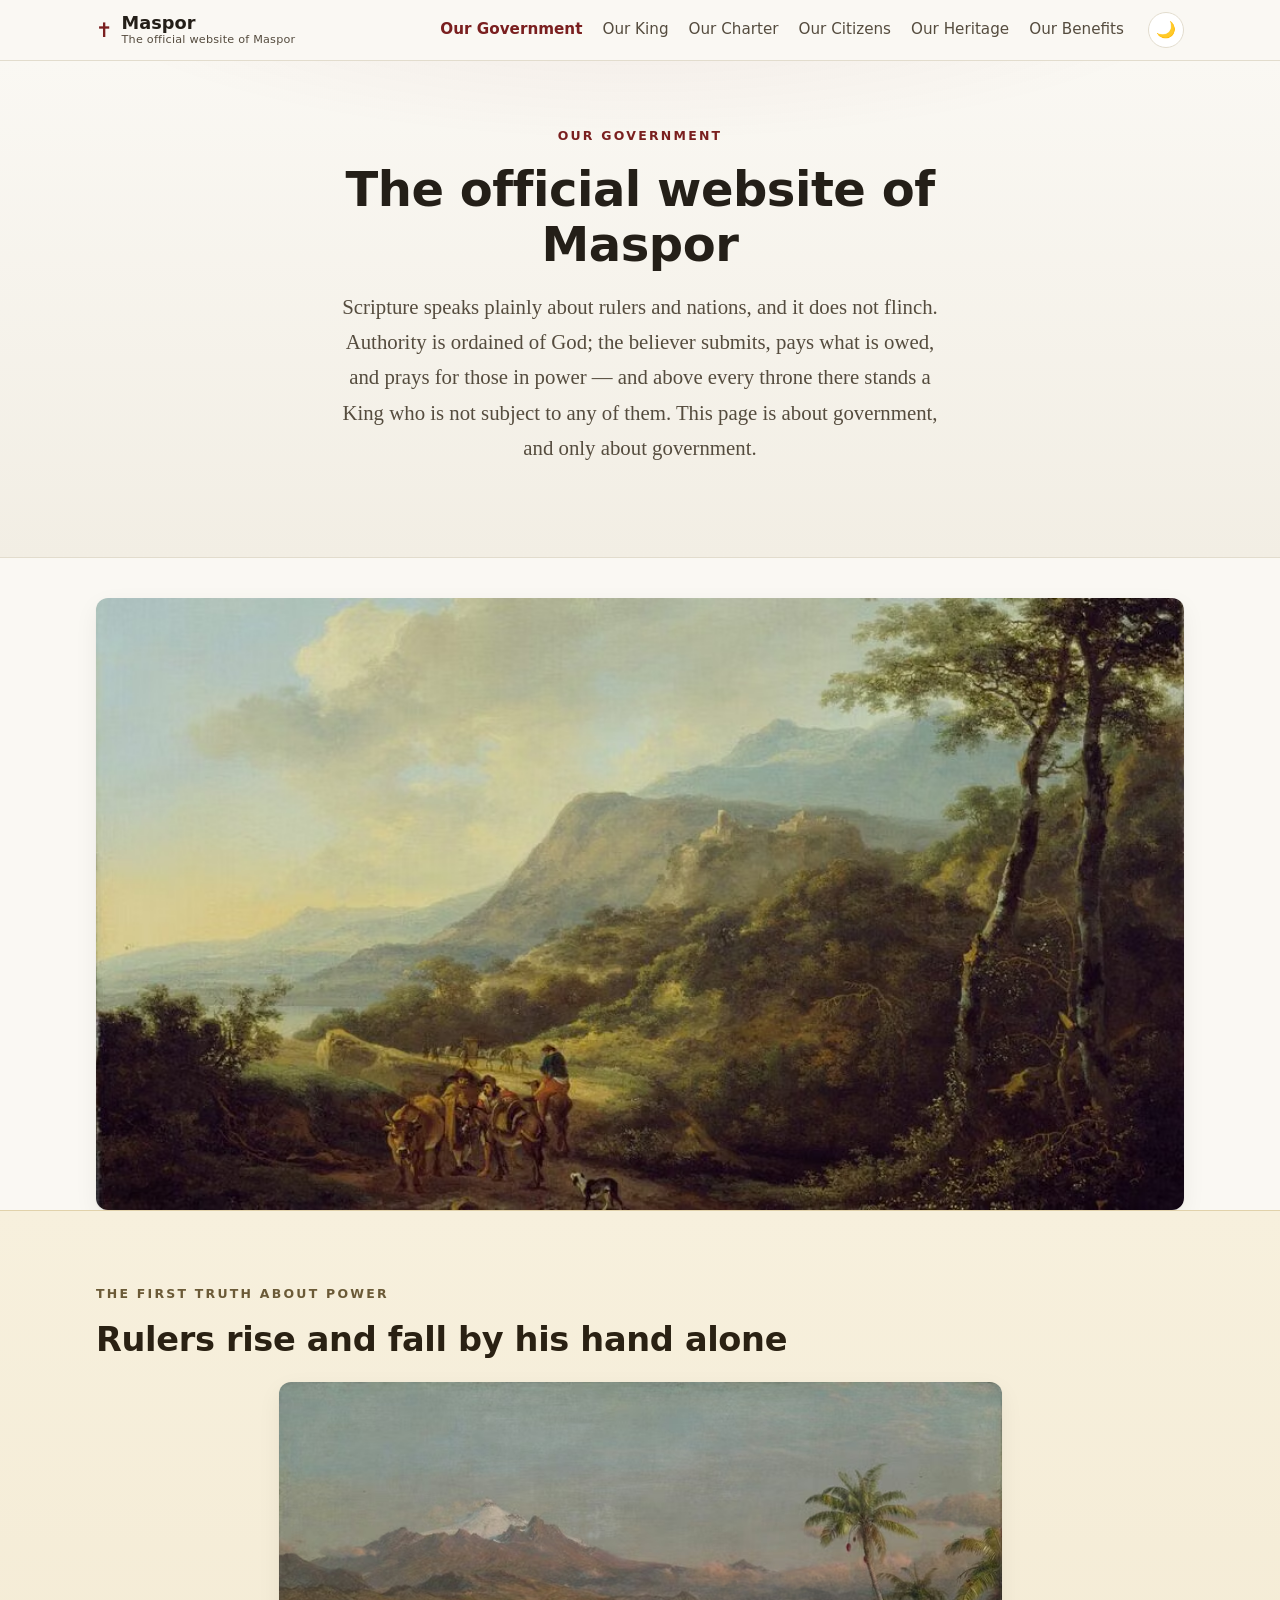
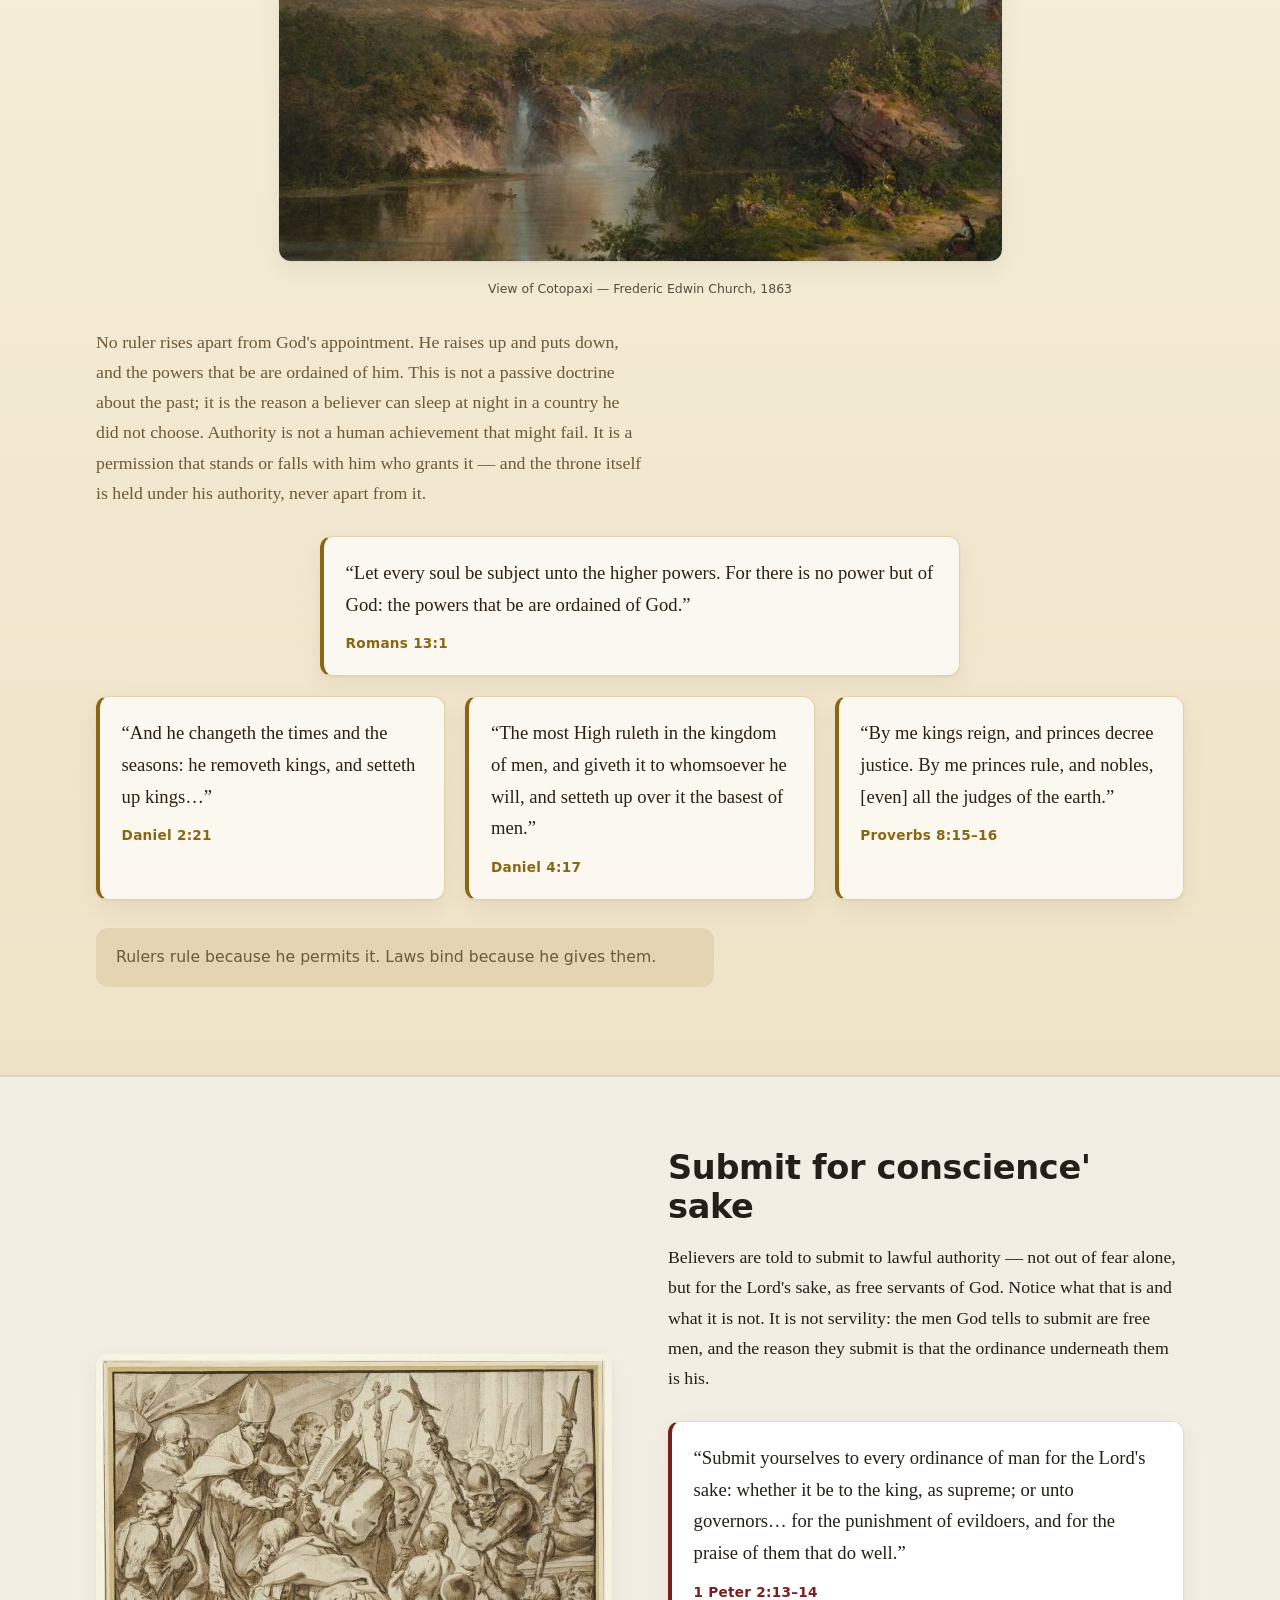
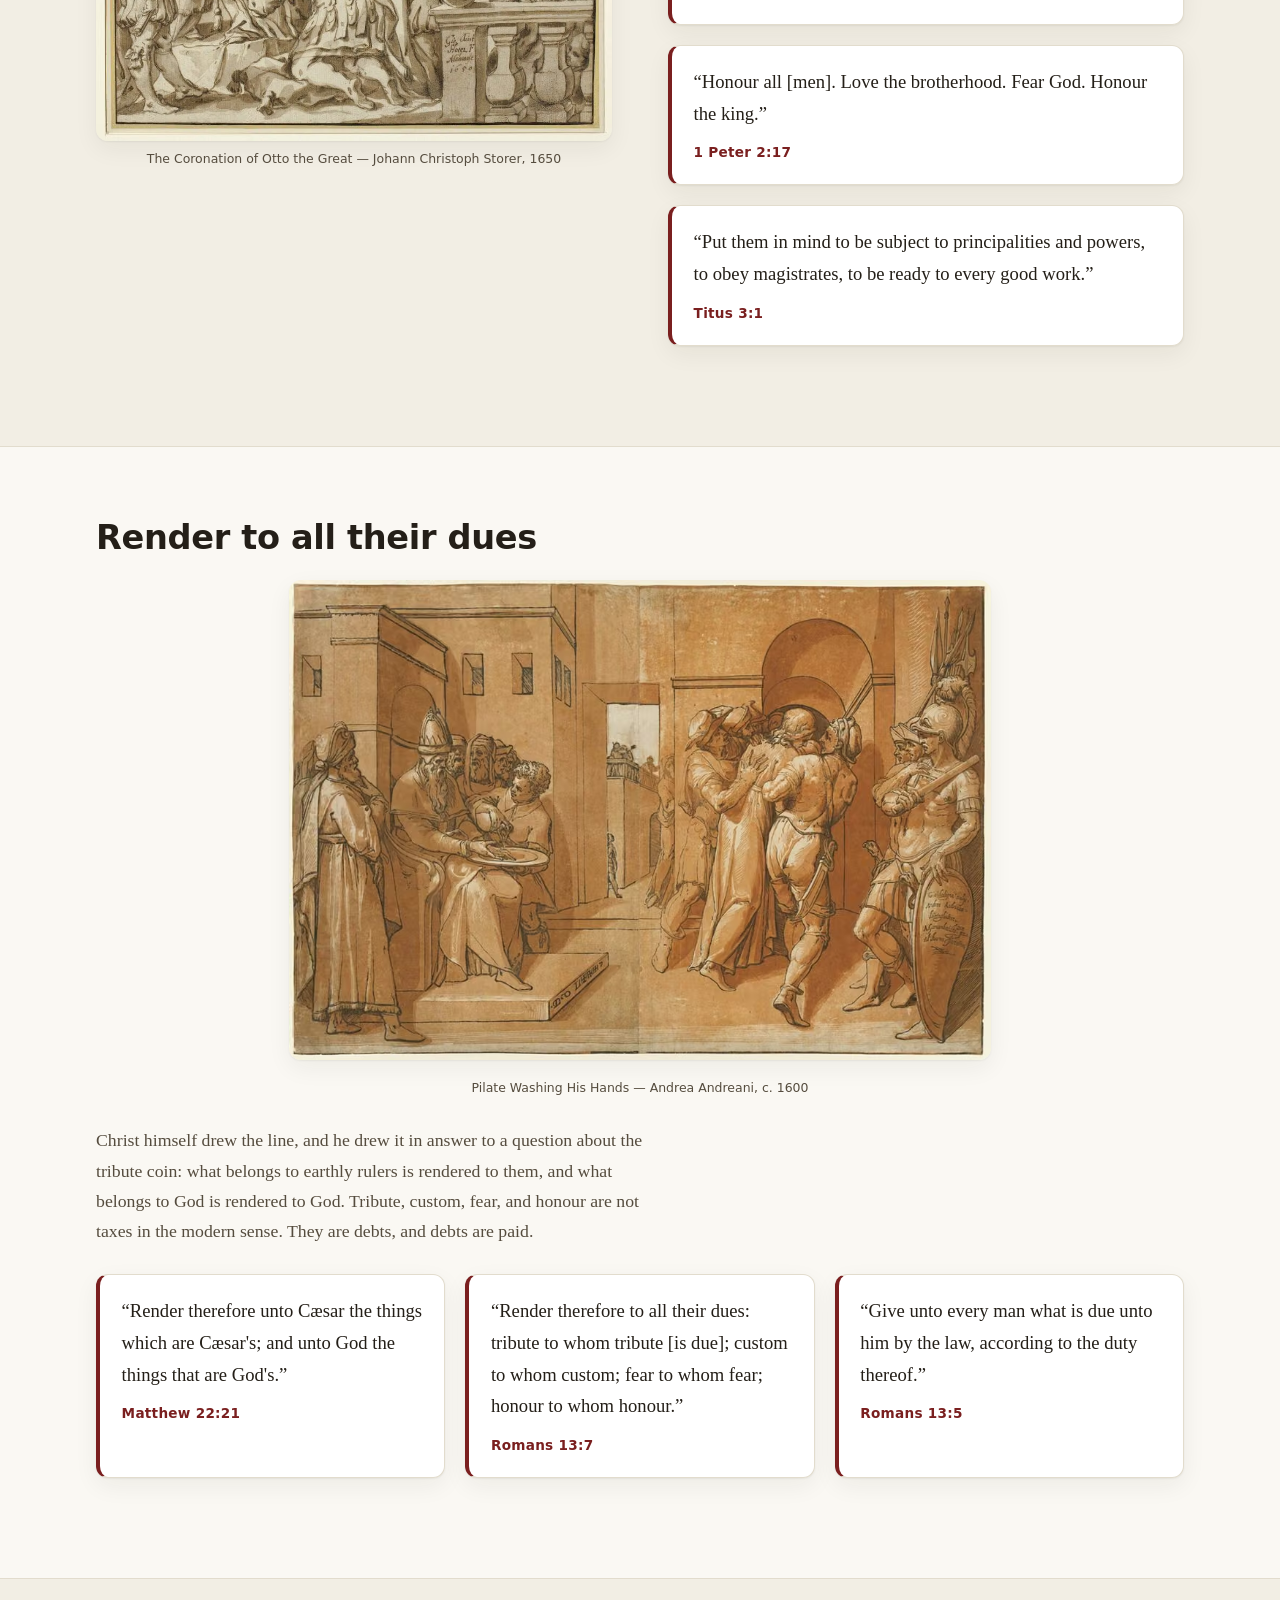
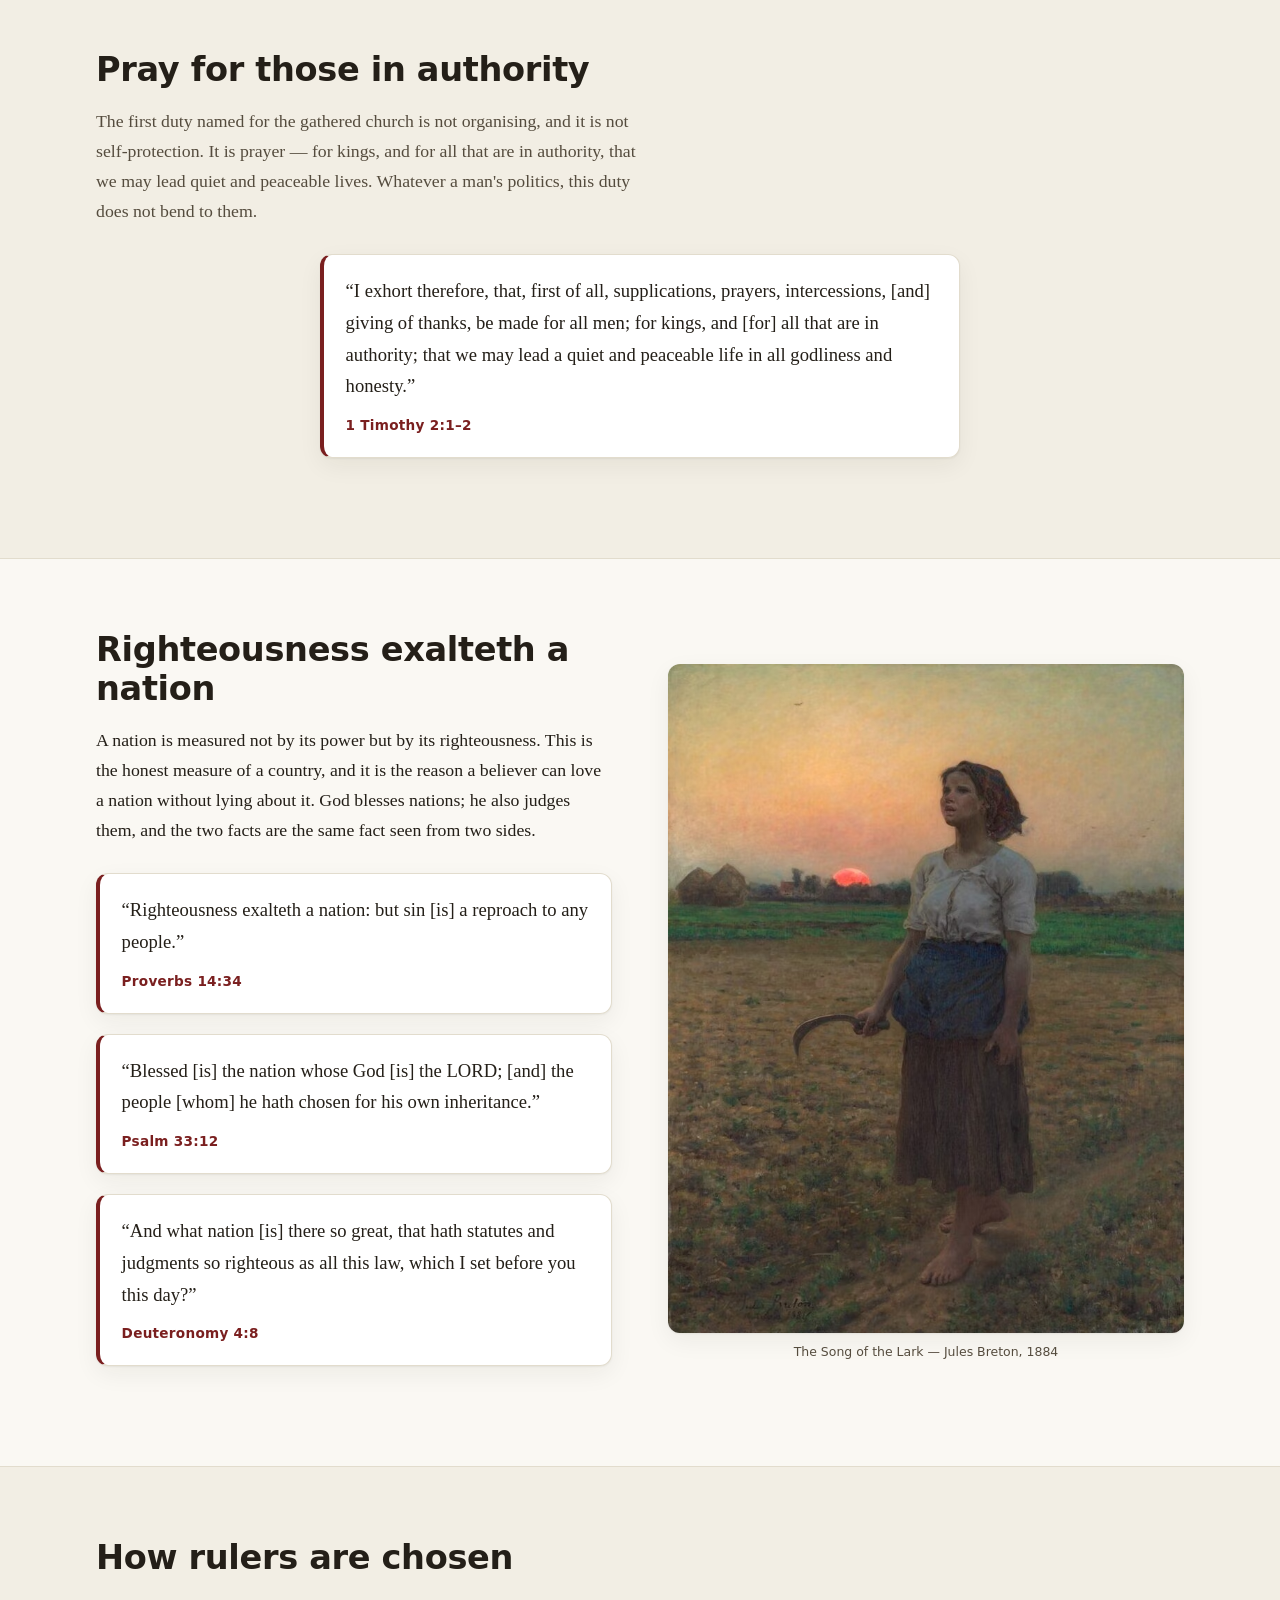
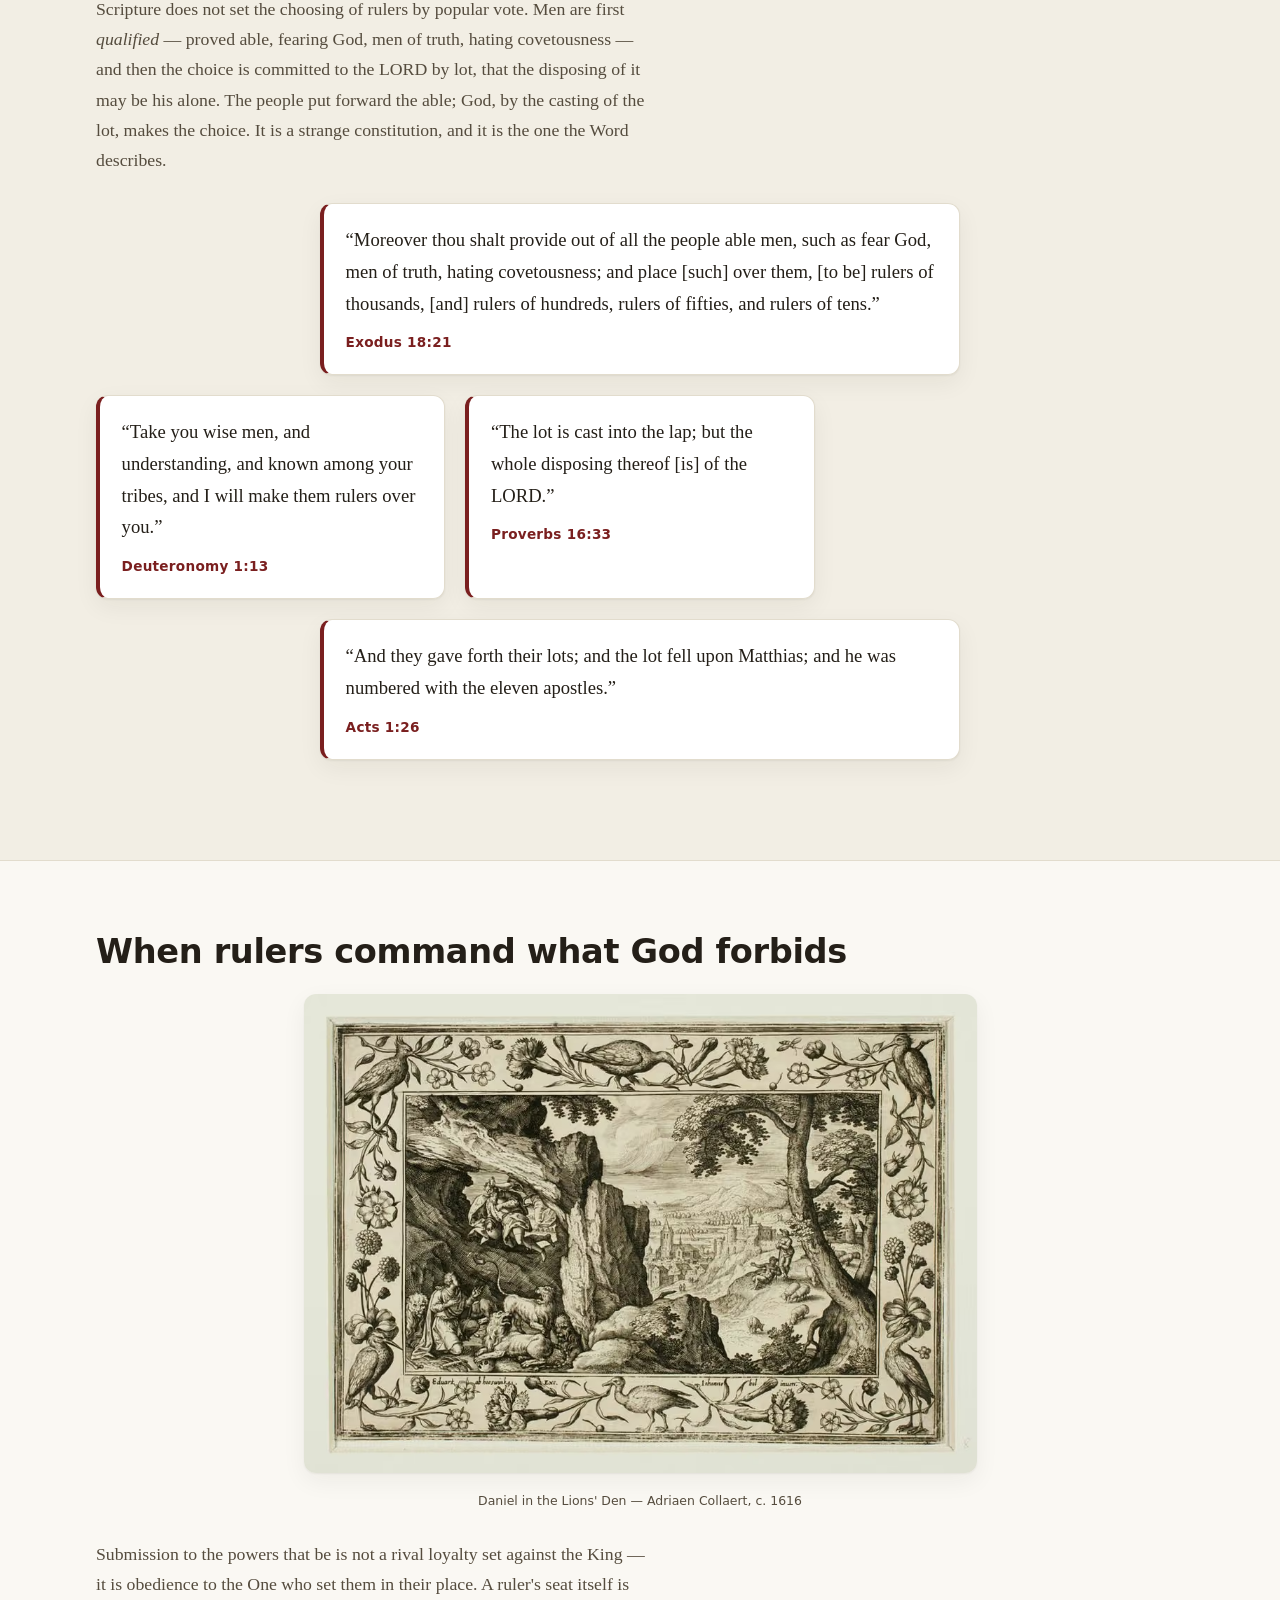
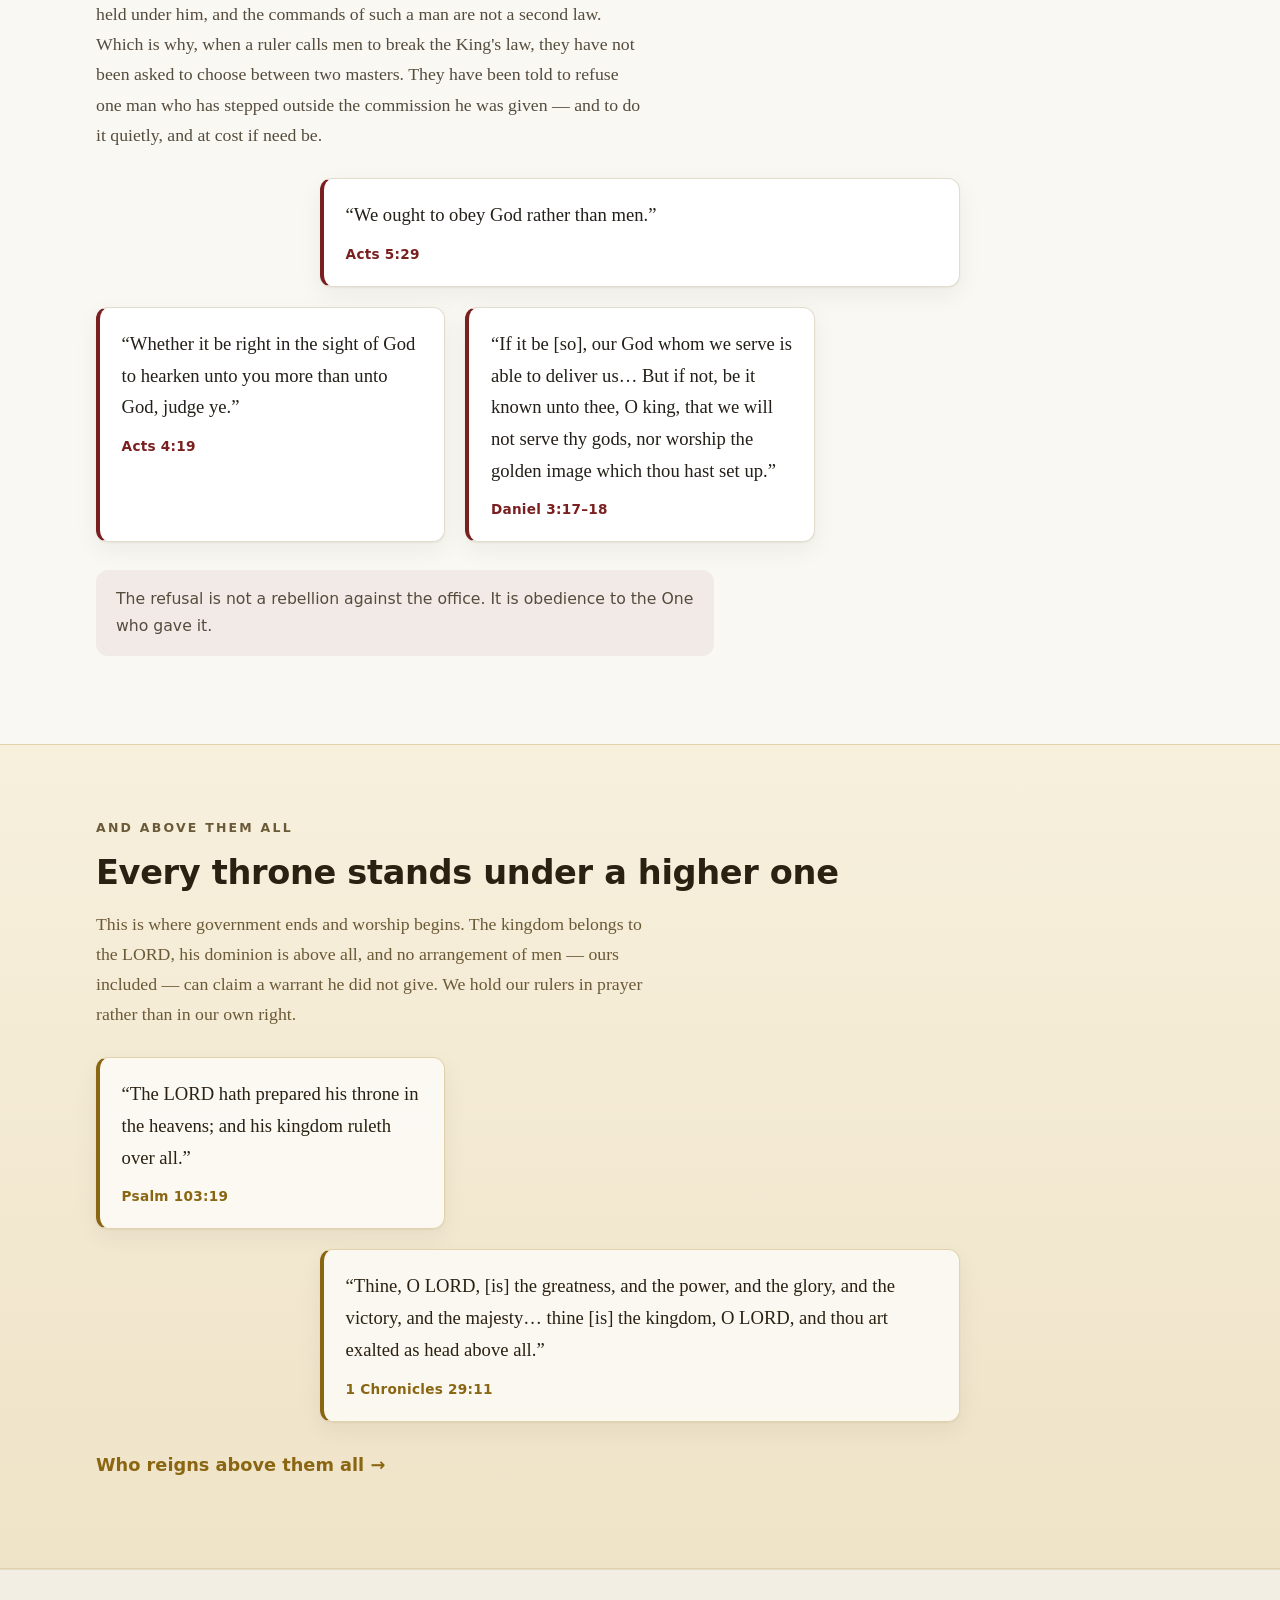
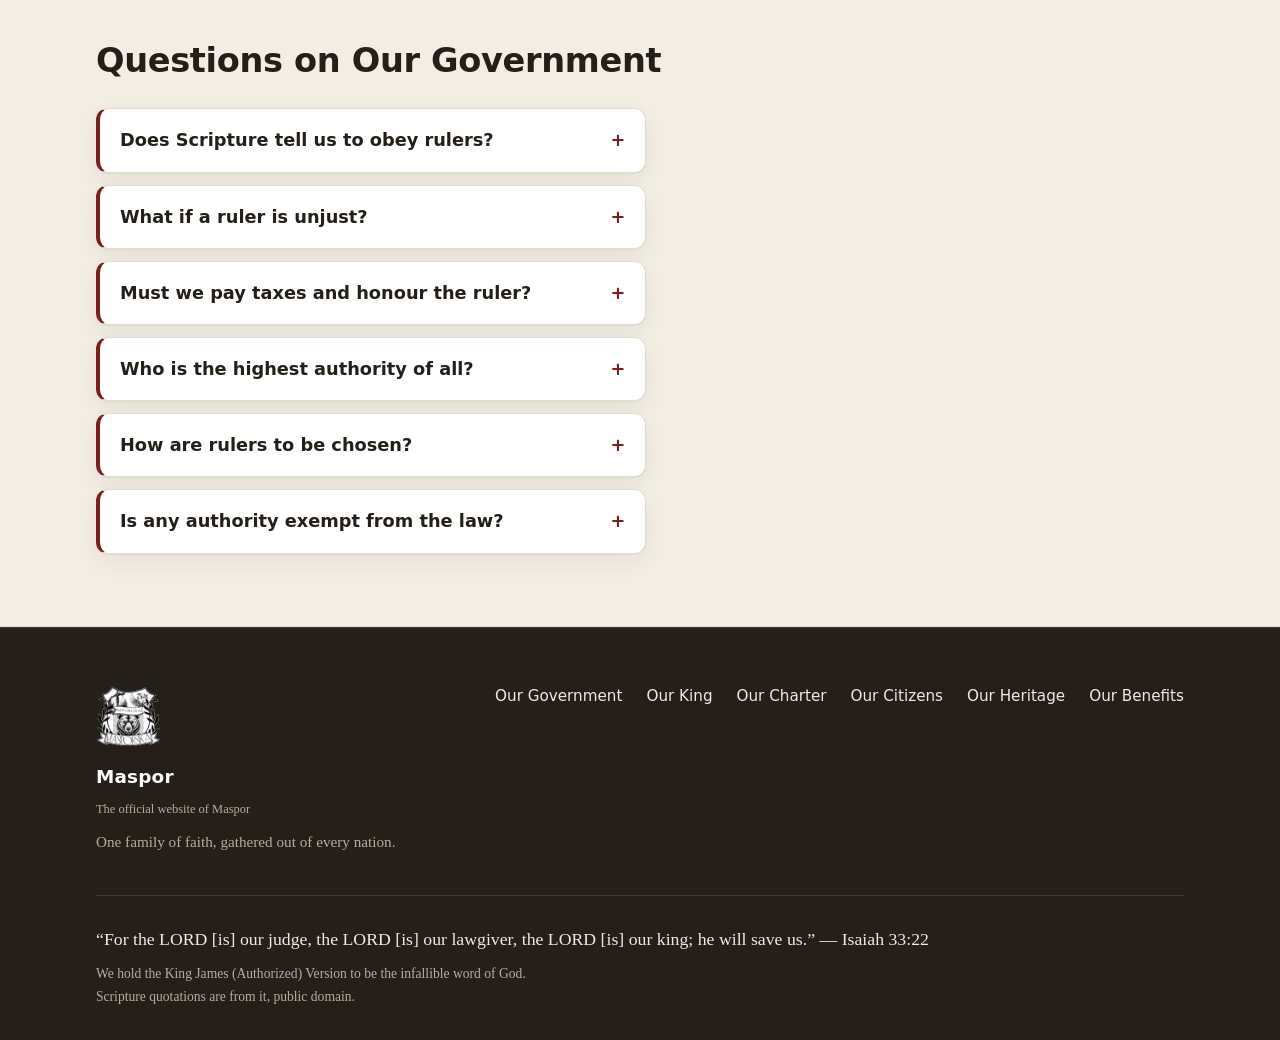
==== commit b1d4d304: "Source every image; caption every plate Every image on the site now has recorded provenance. Ten had" ====
--- a/index.html
+++ b/index.html
@@ -60,10 +60,10 @@
     <section class="banner">
       <div class="wrap">
         <picture>
-          <source type="image/avif" srcset="images/hills-in-golden-light-480.avif 480w, images/hills-in-golden-light-960.avif 960w" sizes="(min-width: 1152px) 1088px, 95vw">
-          <source type="image/webp" srcset="images/hills-in-golden-light-480.webp 480w, images/hills-in-golden-light-960.webp 960w" sizes="(min-width: 1152px) 1088px, 95vw">
-          <img class="banner-img" src="images/hills-in-golden-light.jpg" width="1280" height="691"
-            alt="Rolling hills wrapped in golden light and morning mist." loading="eager" fetchpriority="high" decoding="async">
+          <source type="image/avif" srcset="images/italian-landscape-with-travelers-480.avif 480w, images/italian-landscape-with-travelers-960.avif 960w" sizes="(min-width: 1152px) 1088px, 95vw">
+          <source type="image/webp" srcset="images/italian-landscape-with-travelers-480.webp 480w, images/italian-landscape-with-travelers-960.webp 960w" sizes="(min-width: 1152px) 1088px, 95vw">
+          <img class="banner-img" src="images/italian-landscape-with-travelers.jpg" width="1280" height="720"
+            alt="A golden Italianate landscape of mountains and hills, with travellers on a road in the foreground." loading="eager" fetchpriority="high" decoding="async">
         </picture>
       </div>
     </section>
@@ -116,11 +116,12 @@
       <div class="wrap feature">
         <figure class="feature-art">
           <picture>
-            <source type="image/avif" srcset="images/tiara-480.avif 480w, images/tiara-960.avif 960w" sizes="(min-width: 1152px) 516px, 95vw">
-            <source type="image/webp" srcset="images/tiara-480.webp 480w, images/tiara-960.webp 960w" sizes="(min-width: 1152px) 516px, 95vw">
-            <img src="images/tiara.jpg" width="1000" height="560"
-              alt="A jewelled diadem, a token of lawful authority and of the King." loading="lazy" decoding="async">
+            <source type="image/avif" srcset="images/coronation-of-otto-the-great-480.avif 480w, images/coronation-of-otto-the-great-960.avif 960w" sizes="(min-width: 1152px) 516px, 95vw">
+            <source type="image/webp" srcset="images/coronation-of-otto-the-great-480.webp 480w, images/coronation-of-otto-the-great-960.webp 960w" sizes="(min-width: 1152px) 516px, 95vw">
+            <img src="images/coronation-of-otto-the-great.jpg" width="1000" height="750"
+              alt="A bishop lays the crown upon the kneeling emperor Otto in a church, soldiers and nobles standing around." loading="lazy" decoding="async">
           </picture>
+          <figcaption>The Coronation of Otto the Great &mdash; Johann Christoph Storer, 1650</figcaption>
         </figure>
         <div class="feature-copy">
           <h2>Submit for conscience' sake</h2>
@@ -228,11 +229,12 @@
         </div>
         <figure class="feature-art">
           <picture>
-            <source type="image/avif" srcset="images/sunrise-over-the-ridge-480.avif 480w" sizes="(min-width: 1152px) 516px, 95vw">
-            <source type="image/webp" srcset="images/sunrise-over-the-ridge-480.webp 480w" sizes="(min-width: 1152px) 516px, 95vw">
-            <img src="images/sunrise-over-the-ridge.jpg" width="900" height="600"
-              alt="Sun rising behind a dark ridge, mist lying in the valley below." loading="lazy" decoding="async">
+            <source type="image/avif" srcset="images/the-song-of-the-lark-480.avif 480w, images/the-song-of-the-lark-960.avif 960w" sizes="(min-width: 1152px) 516px, 95vw">
+            <source type="image/webp" srcset="images/the-song-of-the-lark-480.webp 480w, images/the-song-of-the-lark-960.webp 960w" sizes="(min-width: 1152px) 516px, 95vw">
+            <img src="images/the-song-of-the-lark.jpg" width="771" height="1000"
+              alt="A peasant woman stands in a field at sunrise, a sickle in her hand, her face turned to the dawn." loading="lazy" decoding="async">
           </picture>
+          <figcaption>The Song of the Lark &mdash; Jules Breton, 1884</figcaption>
         </figure>
       </div>
     </section>
--- a/css/style.css
+++ b/css/style.css
@@ -96,6 +96,15 @@
   margin: 0 0 1rem;
 }
 
+/* Inline code — mostly DNS and IPv6 addresses, which must be transcribed
+   exactly, so they are set monospaced rather than in the proportional serif.
+   .command code resets this further down for the terminal blocks. */
+code {
+  font-family: ui-monospace, SFMono-Regular, Menlo, Consolas, monospace;
+  font-size: .9em;
+  overflow-wrap: anywhere;
+}
+
 picture {
   display: contents;
 }
@@ -335,7 +344,7 @@
   display: grid;
   grid-template-columns: repeat(auto-fit, minmax(17rem, 1fr));
   gap: 1.25rem;
-  margin-top: 1.75rem;
+  margin-block: 1.75rem;
 }
 
 blockquote {
@@ -535,16 +544,27 @@
 
 .card-art {
   margin: 0;
-  aspect-ratio: 16 / 10;
-  overflow: hidden;
   background: var(--surface-alt);
 }
 
+/* The plate keeps the 16/10 crop itself, so a caption can sit below it
+   instead of being clipped by the card's overflow. `height: auto` lets
+   aspect-ratio drive the box; without it the presentational height
+   attribute wins and the crop is lost. */
 .card-art img {
   width: 100%;
-  height: 100%;
+  height: auto;
+  aspect-ratio: 16 / 10;
   object-fit: cover;
   display: block;
+}
+
+.card-art figcaption {
+  padding: .6rem 1.35rem 0;
+  font-family: ui-sans-serif, system-ui, sans-serif;
+  font-size: .74rem;
+  line-height: 1.45;
+  color: var(--ink-soft);
 }
 
 .card-body {
@@ -592,6 +612,15 @@
   height: auto;
   border-radius: var(--radius);
   box-shadow: var(--shadow);
+}
+
+.feature-art figcaption {
+  margin-top: .6rem;
+  text-align: center;
+  font-family: ui-sans-serif, system-ui, sans-serif;
+  font-size: .78rem;
+  line-height: 1.5;
+  color: var(--ink-soft);
 }
 
 /* Section plate — an artwork set under a heading, never cropped */
@@ -672,6 +701,42 @@
   color: var(--ink-soft);
 }
 
+/* A set of points in a grid of their own cards. Unlike .fruit-list this is a
+   plain grid, so the last row never leaves an empty cell showing the rule
+   colour through where a missing item would be. */
+.rule-list {
+  list-style: none;
+  display: grid;
+  grid-template-columns: repeat(auto-fit, minmax(15rem, 1fr));
+  gap: 1.25rem;
+  margin: 1.75rem 0;
+  padding: 0;
+}
+
+.rule-list li {
+  background: var(--surface);
+  border: 1px solid var(--line);
+  border-radius: var(--radius);
+  padding: 1.15rem 1.3rem;
+  box-shadow: var(--shadow);
+}
+
+.rule-list strong {
+  display: block;
+  font-family: ui-sans-serif, system-ui, sans-serif;
+  font-size: 1.02rem;
+  letter-spacing: .01em;
+  margin-bottom: .45rem;
+  color: var(--accent);
+}
+
+.rule-list span {
+  display: block;
+  font-size: .95rem;
+  line-height: 1.6;
+  color: var(--ink-soft);
+}
+
 /* Contact */
 .contact-grid {
   display: grid;
@@ -705,6 +770,11 @@
   line-height: 1.5;
   overflow-wrap: anywhere;
   user-select: all;
+  color: var(--ink);
+}
+
+.contact-list .bch-address:hover {
+  color: var(--accent);
 }
 
 .contact-list .copy-btn {
@@ -942,6 +1012,21 @@
   width: 180px;
   height: auto;
   margin-top: .85rem;
+}
+
+.bch-logo-link {
+  display: inline-block;
+  margin-top: .85rem;
+  border-radius: var(--radius);
+}
+
+.bch-logo-link .bch-logo {
+  margin-top: 0;
+}
+
+.bch-logo-link:hover .bch-logo,
+.bch-logo-link:focus-visible .bch-logo {
+  opacity: .82;
 }
 
 .faq-answer blockquote {
@@ -1212,3 +1297,119 @@
     text-align: right;
   }
 }
+
+/* Codes and regulations — the counsels we have set down, each written out in
+   full and numbered as it is issued */
+.post-list {
+  display: grid;
+  grid-template-columns: repeat(auto-fit, minmax(17rem, 1fr));
+  gap: 1.5rem;
+  margin-top: 1.75rem;
+}
+
+/* A post card is a plate, not a link. Only the heading and the closing line are
+   links, so that a browser or accessibility setting which underlines every
+   link underlines two words rather than the whole card, and so that a screen
+   reader does not announce the entire block as one link. */
+.post-card {
+  display: flex;
+  flex-direction: column;
+  background: var(--surface);
+  border: 1px solid var(--line);
+  border-radius: var(--radius);
+  overflow: hidden;
+  box-shadow: var(--shadow);
+  color: var(--ink);
+  transition: transform .15s ease, box-shadow .15s ease, border-color .15s ease;
+}
+
+.post-card:hover {
+  transform: translateY(-2px);
+  border-color: var(--accent-soft);
+  box-shadow: 0 1px 2px rgba(36, 31, 24, .06), 0 12px 32px rgba(36, 31, 24, .12);
+}
+
+.post-card .card-art {
+  margin: 0;
+  background: var(--surface-alt);
+}
+
+.post-card .card-art img {
+  width: 100%;
+  height: auto;
+  aspect-ratio: 16 / 10;
+  object-fit: cover;
+  display: block;
+}
+
+.post-card .card-body {
+  display: flex;
+  flex-direction: column;
+  flex: 1;
+  padding: 1.25rem 1.35rem 1.4rem;
+}
+
+.post-card .card-body h3 {
+  margin: 0 0 .55rem;
+  font-size: 1.15rem;
+}
+
+.post-card .card-body p {
+  margin: 0 0 .6rem;
+  color: var(--ink-soft);
+  font-size: .98rem;
+}
+
+/* The heading link takes the heading's own colour, so the card reads as a card
+   and only marks itself as a link on hover. */
+.post-card .card-body h3 a {
+  color: inherit;
+  text-decoration: none;
+}
+
+.post-card .card-body h3 a:hover,
+.post-card .card-body h3 a:focus-visible {
+  color: var(--accent);
+  text-decoration: underline;
+}
+
+.post-card .post-more {
+  display: block;
+  margin: auto 0 0;
+  padding-top: .6rem;
+  font-family: ui-sans-serif, system-ui, sans-serif;
+  font-size: .9rem;
+  font-weight: 600;
+  color: var(--accent);
+  text-decoration: none;
+  align-self: flex-start;
+}
+
+.post-card .post-more:hover,
+.post-card .post-more:focus-visible {
+  text-decoration: underline;
+}
+
+.post-meta {
+  display: block;
+  margin: 0 0 .5rem;
+  font-family: ui-sans-serif, system-ui, sans-serif;
+  font-size: .74rem;
+  font-weight: 600;
+  letter-spacing: .1em;
+  text-transform: uppercase;
+  color: var(--ink-soft);
+}
+
+.post-meta .post-no {
+  color: var(--accent);
+}
+
+/* An article under the section that lists it */
+.post-head .post-meta {
+  margin-bottom: 1.25rem;
+}
+
+.post-foot {
+  padding-bottom: clamp(2.5rem, 6vw, 4rem);
+}
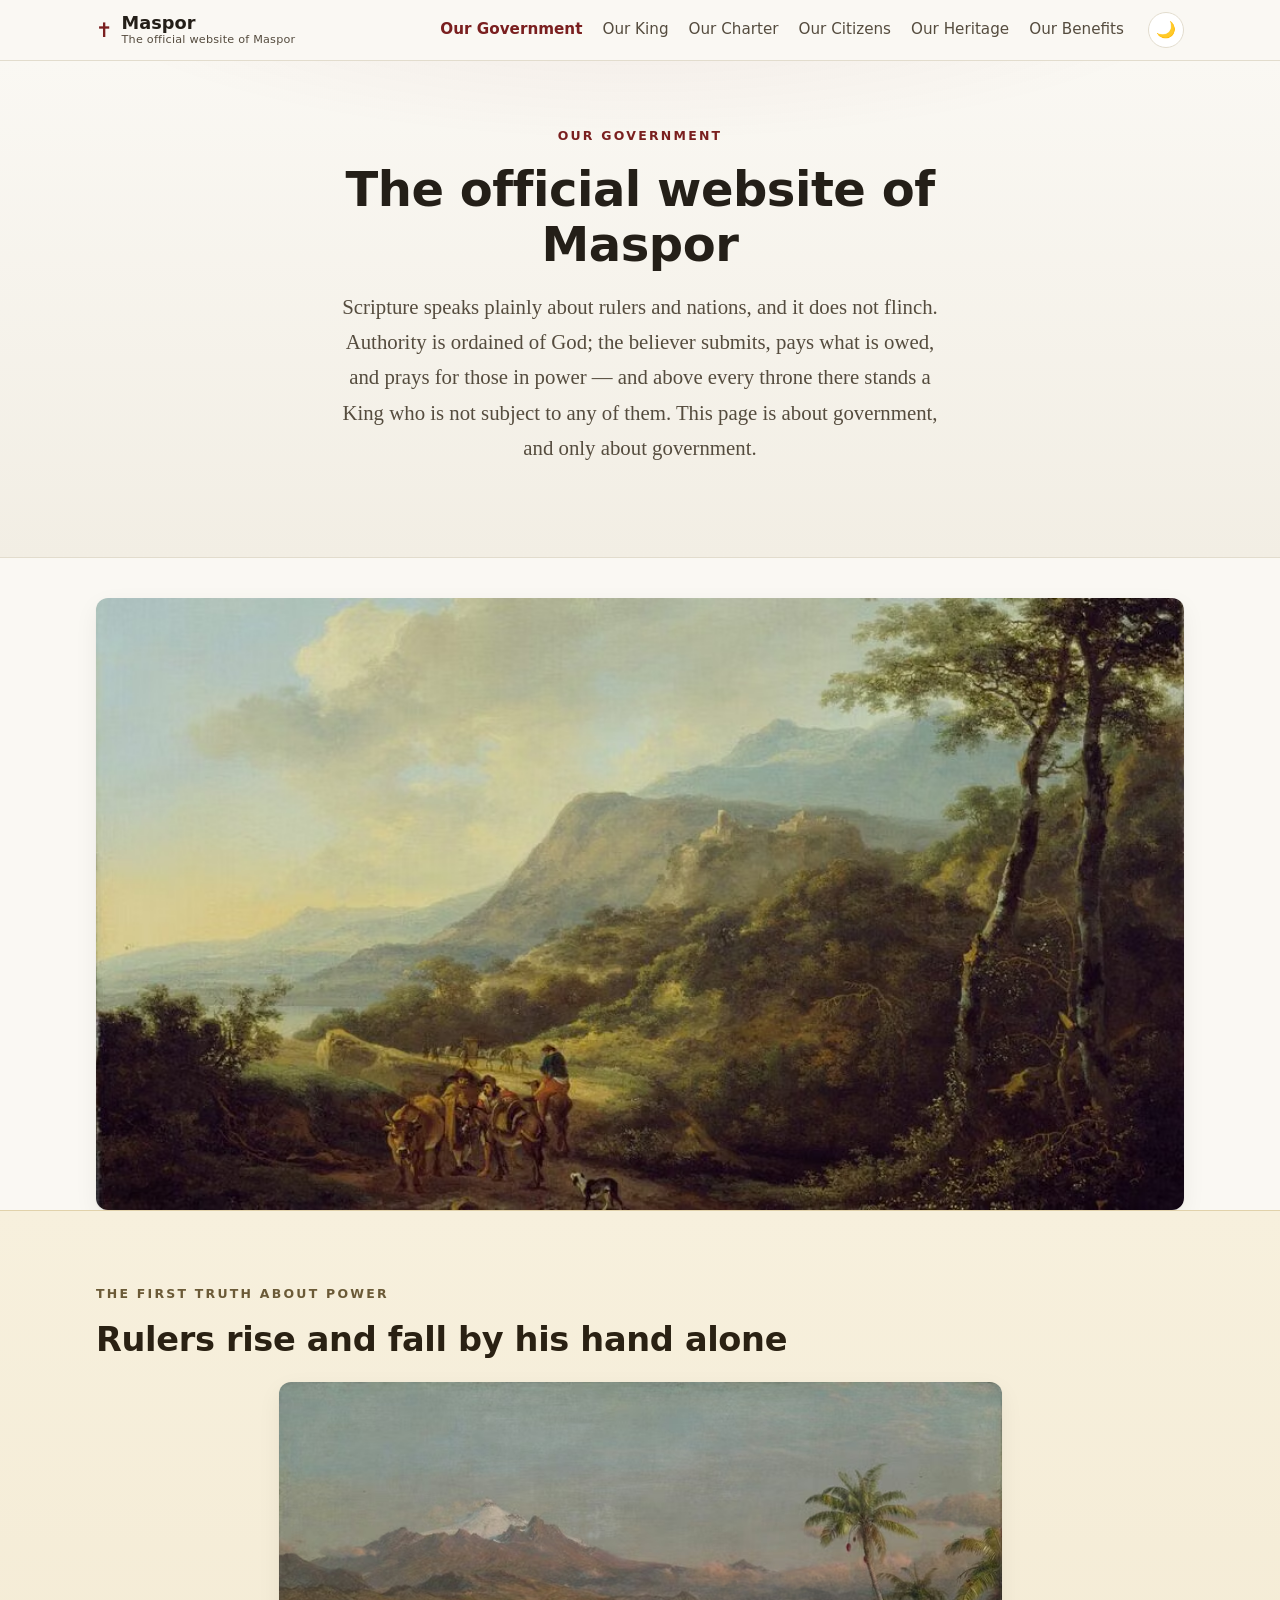
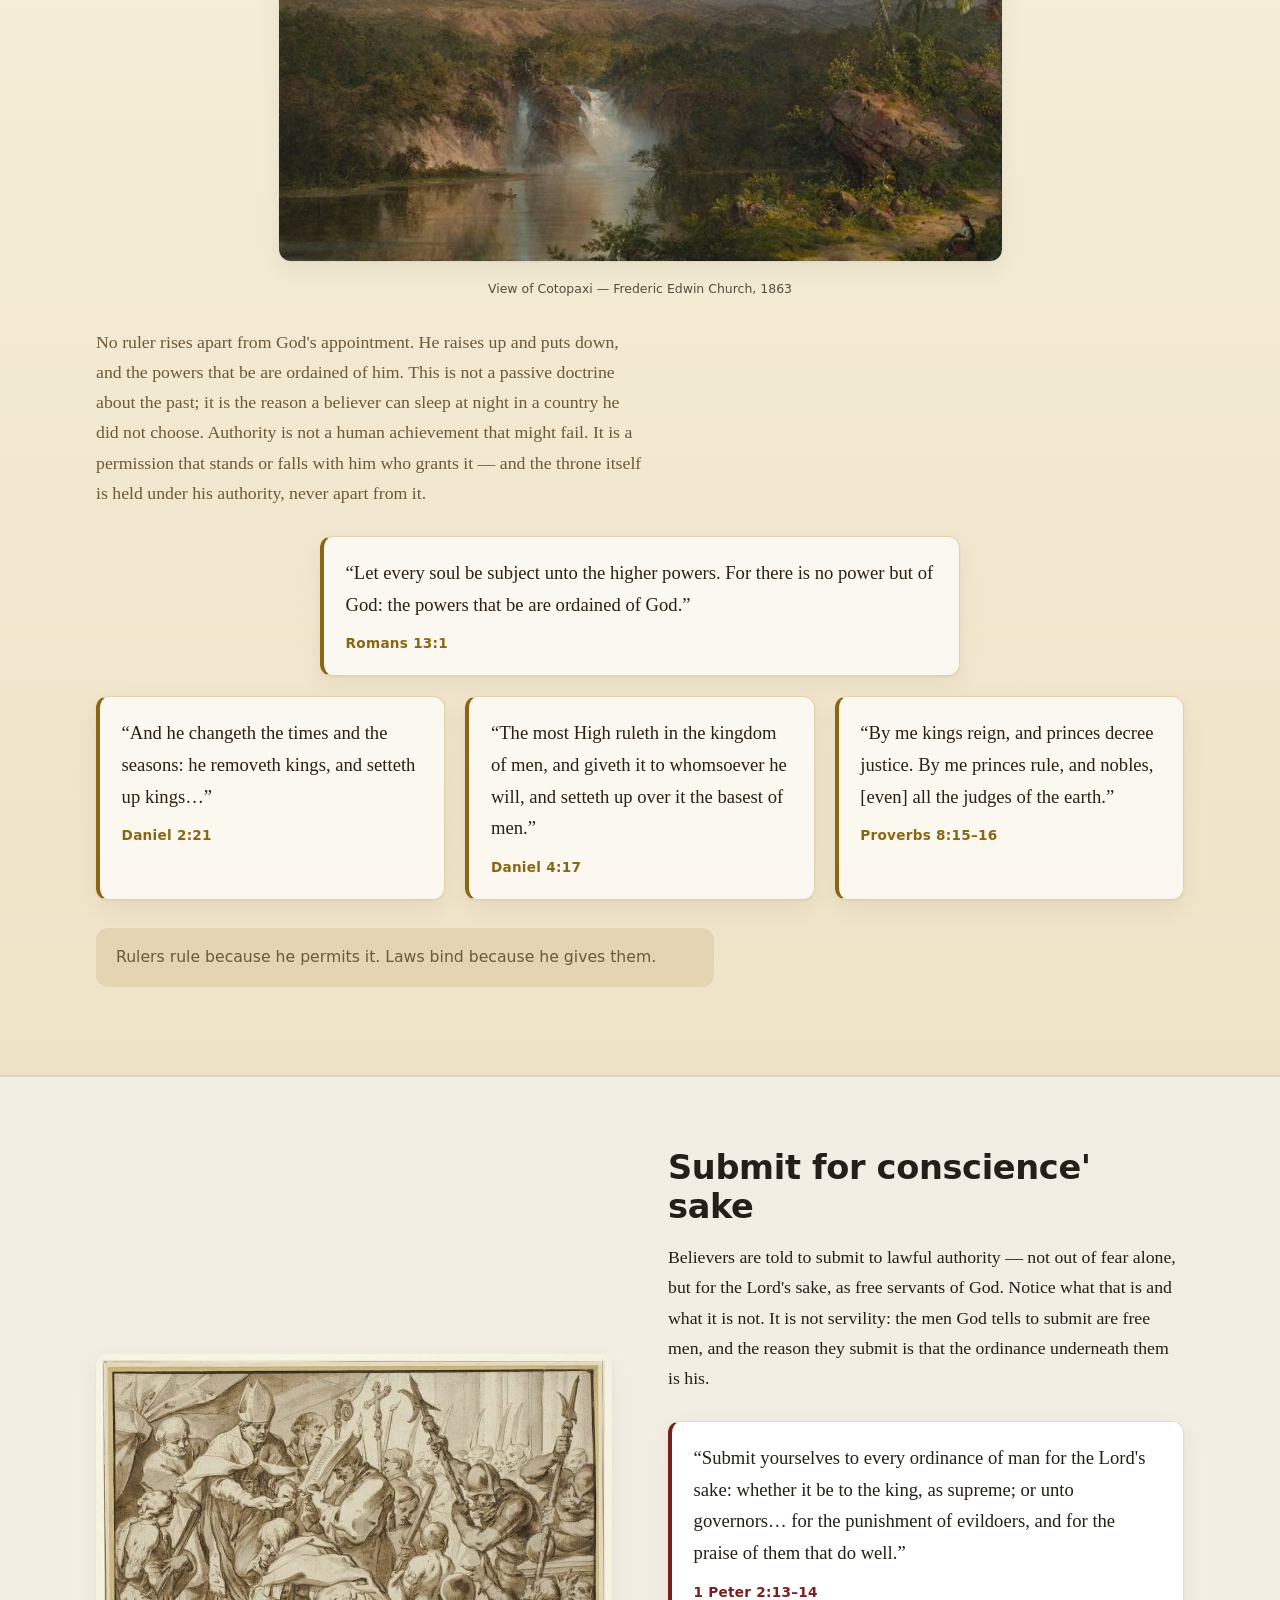
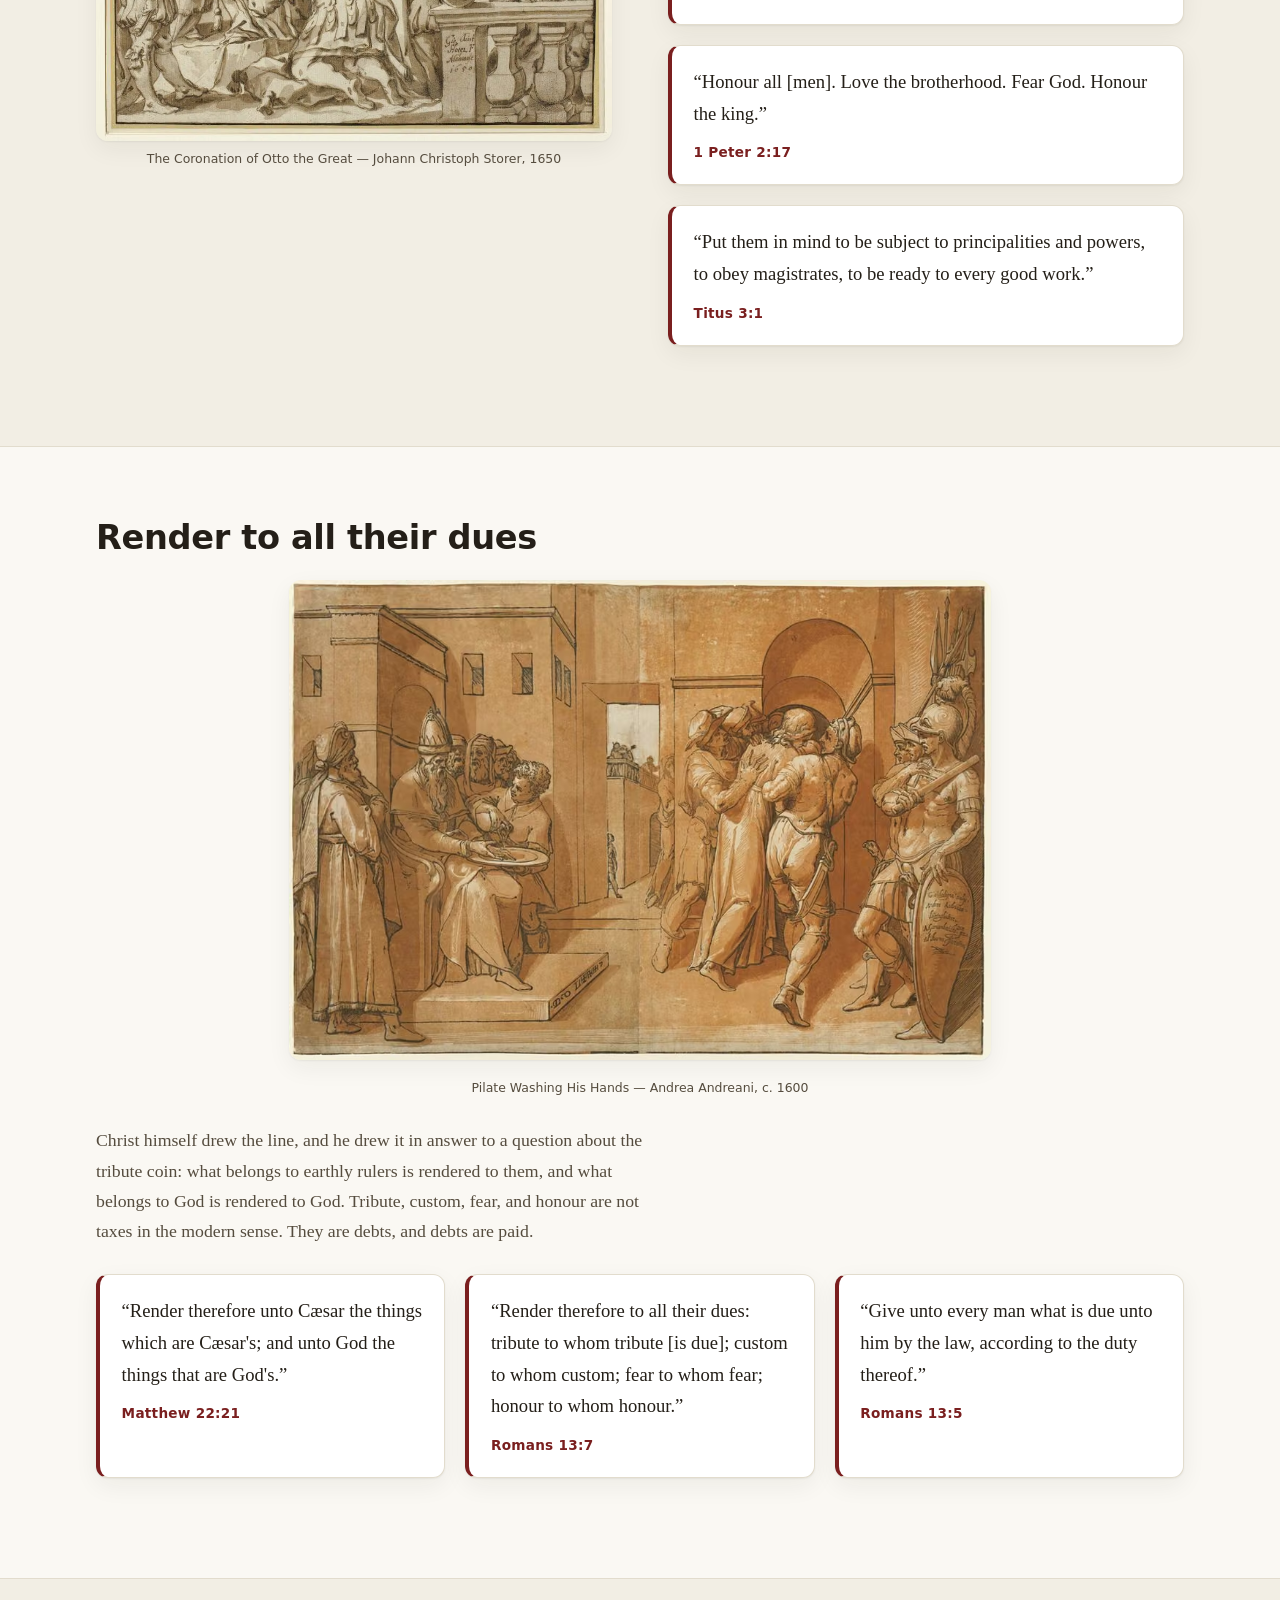
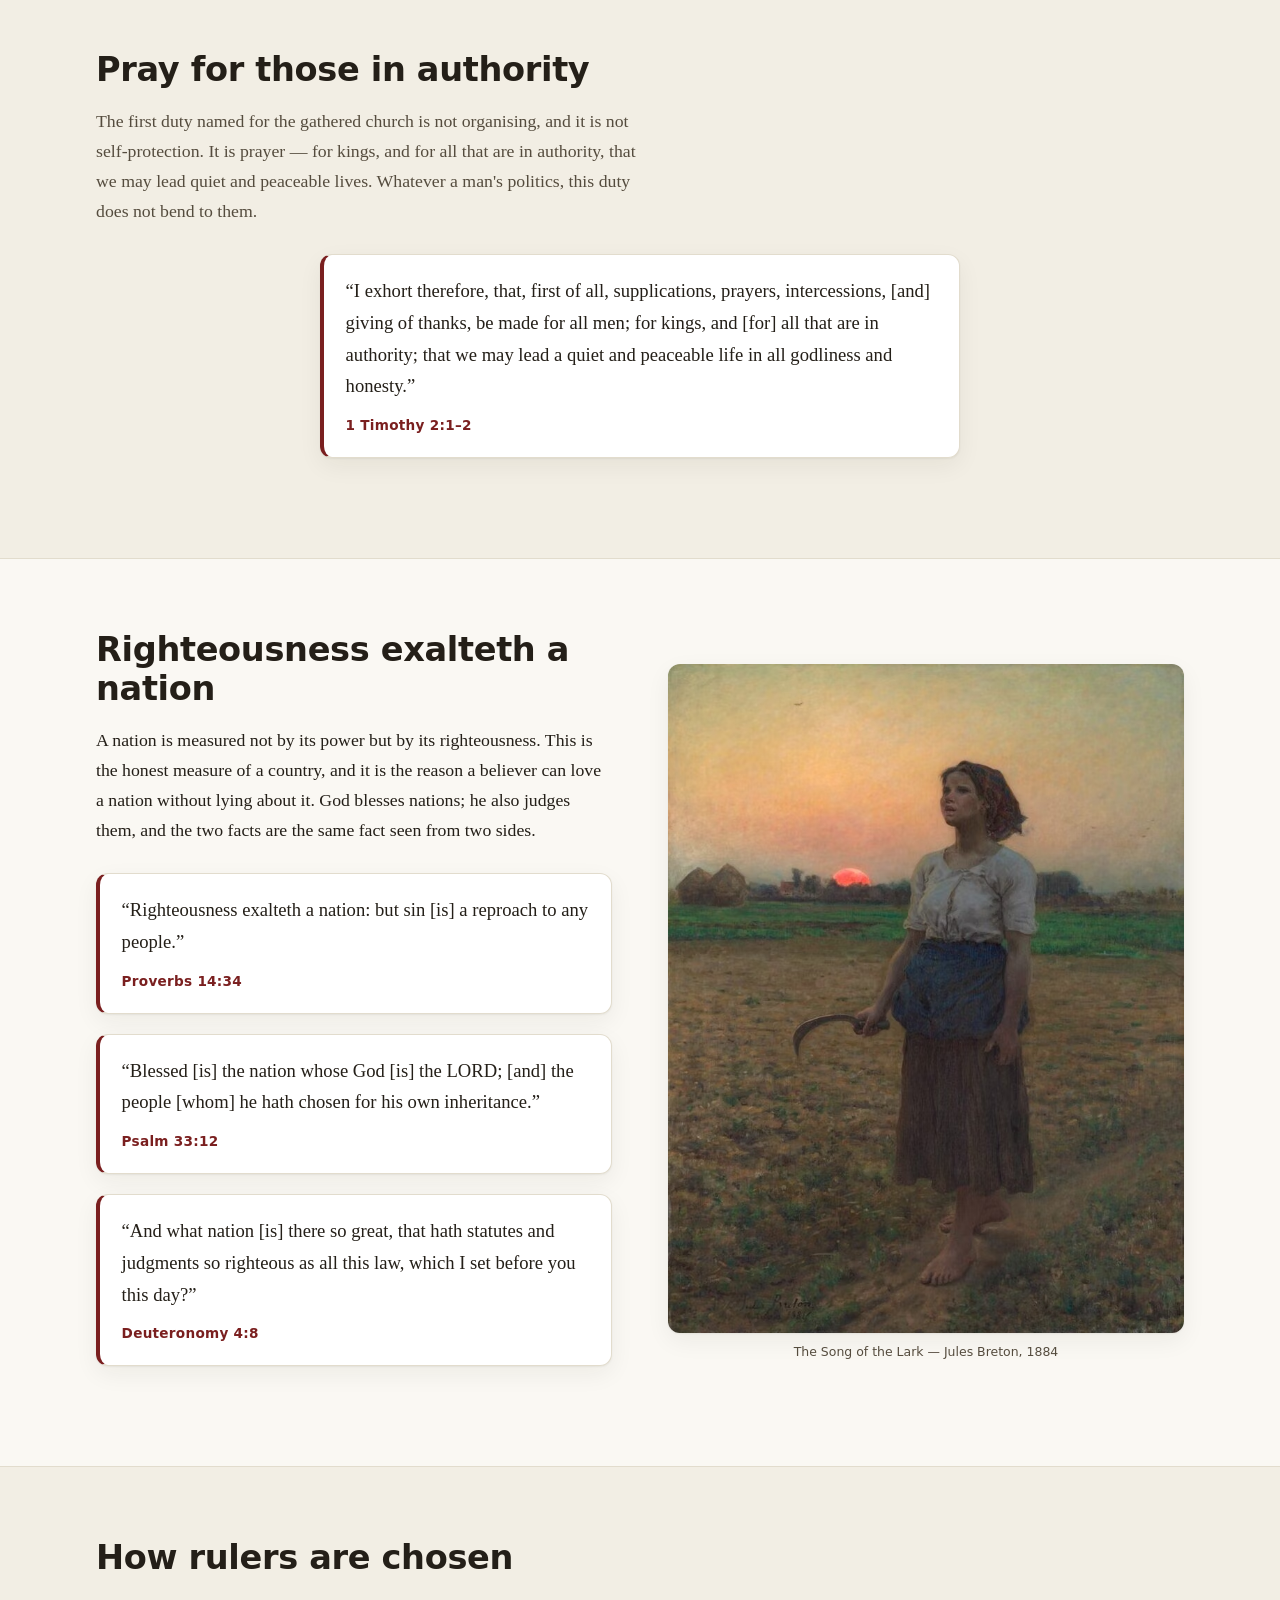
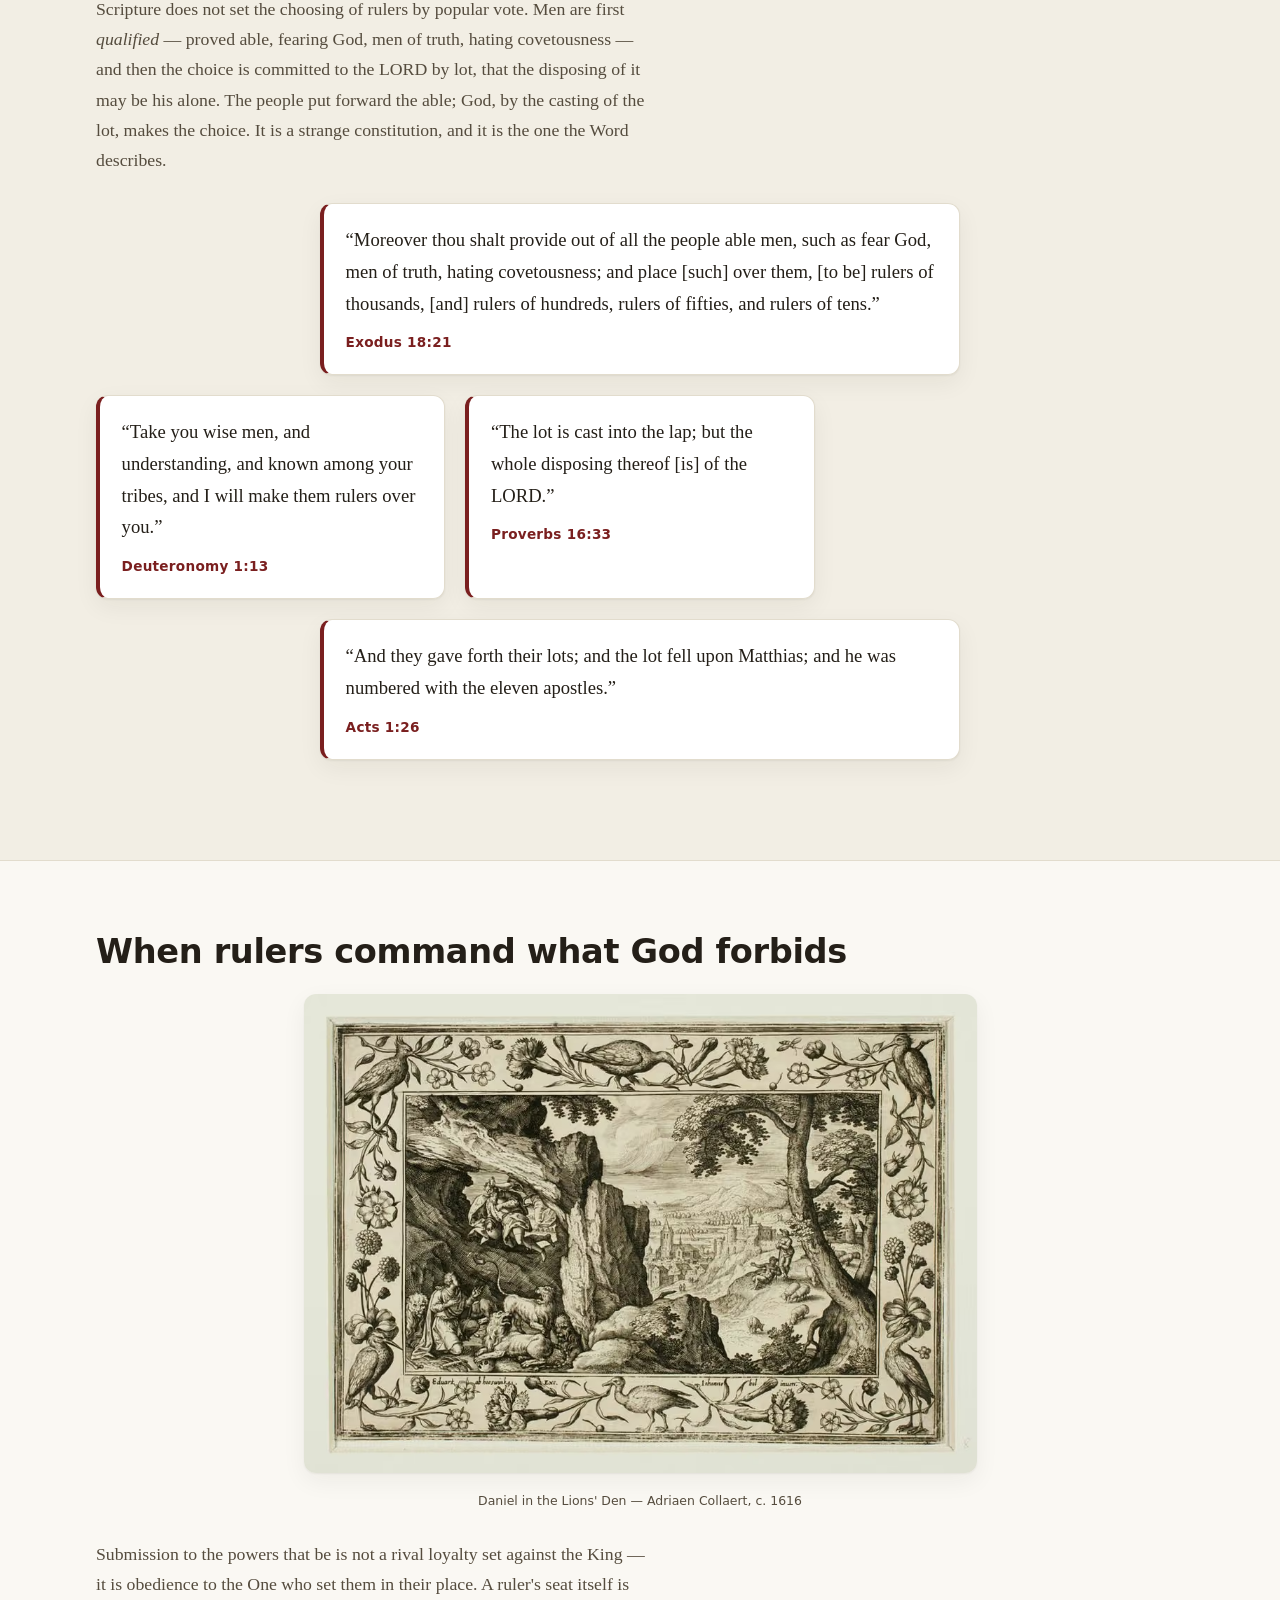
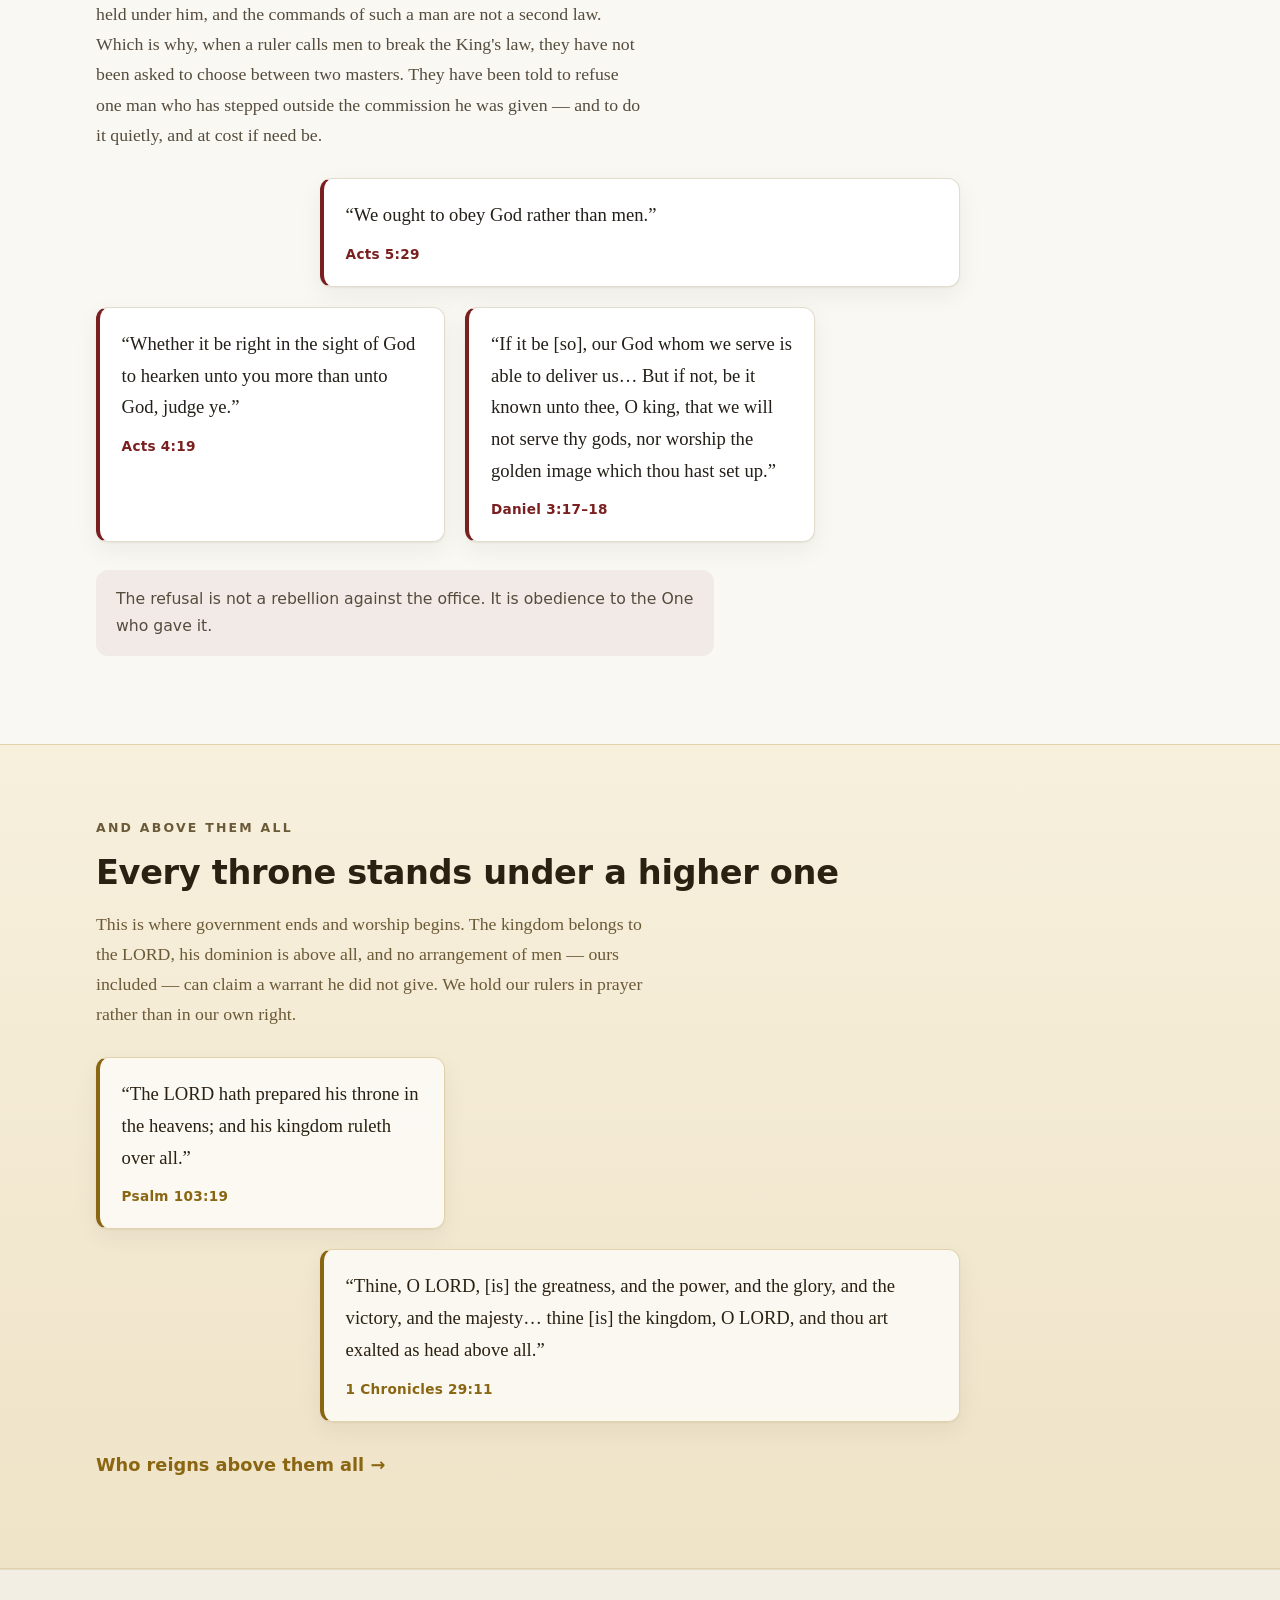
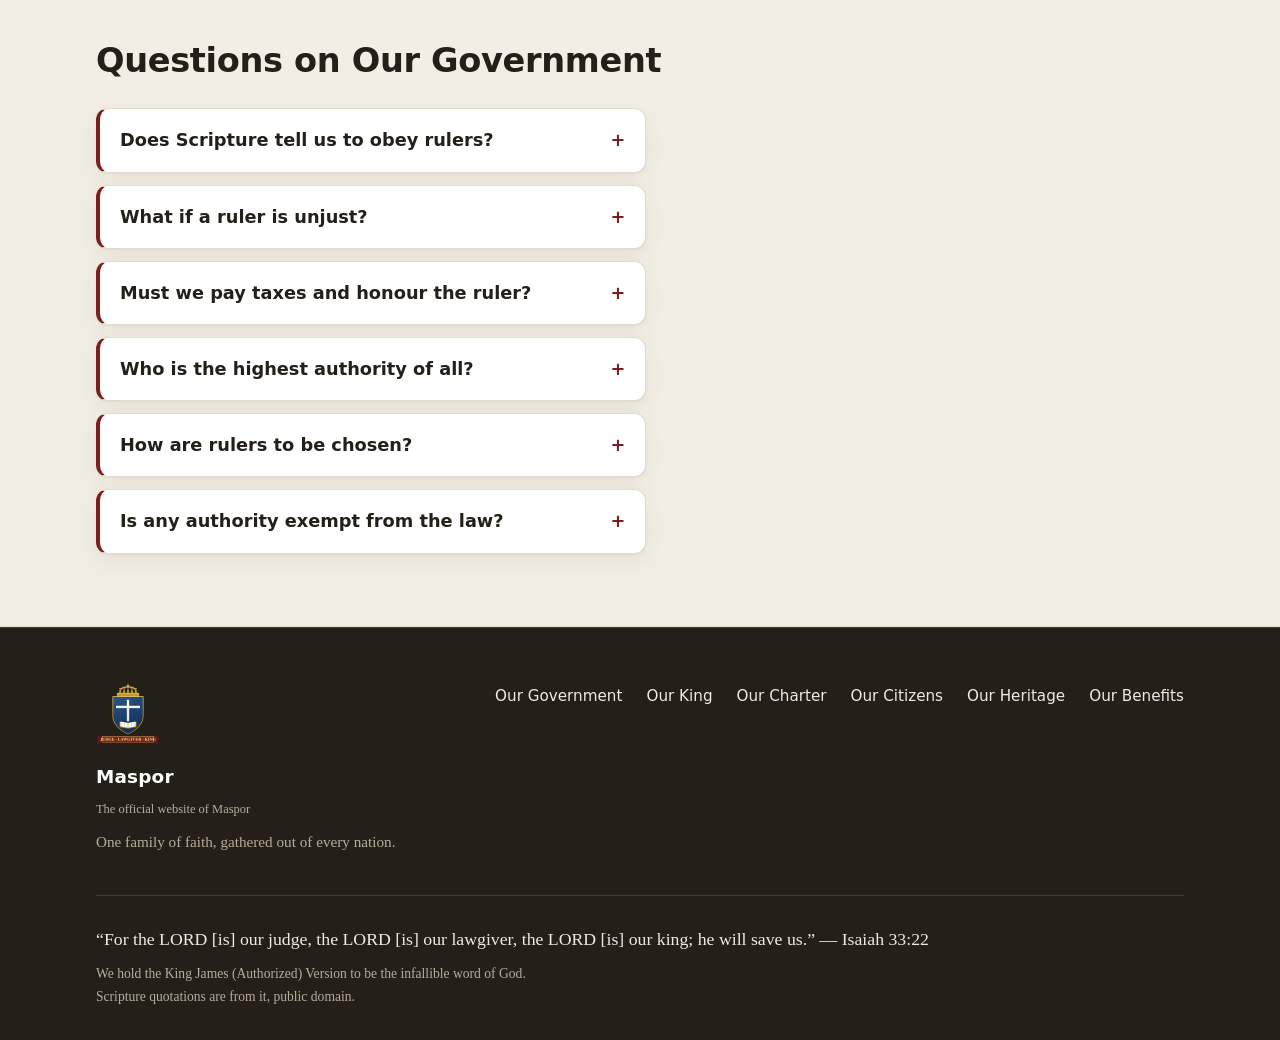
==== commit 701b463a: "The arms of Maspor The seal in the footer bore the words REPUBLIKA MANORSKA. Those are not the arms " ====
--- a/index.html
+++ b/index.html
@@ -414,7 +414,7 @@
     <div class="wrap footer-inner">
       <div class="footer-top">
         <div class="footer-brand">
-          <img class="footer-seal" src="images/maspor-seal.png" alt="Seal of the Manorska Republic" width="150" height="150" loading="lazy" decoding="async">
+          <img class="footer-seal" src="images/maspor-seal.png" alt="The arms of Maspor: a cross argent upon an open book, azure, beneath an open crown." width="256" height="256" loading="lazy" decoding="async">
           <p class="footer-title">Maspor</p>
           <p class="footer-official">The official website of Maspor</p>
           <p class="footer-tag">One family of faith, gathered out of every nation.</p>
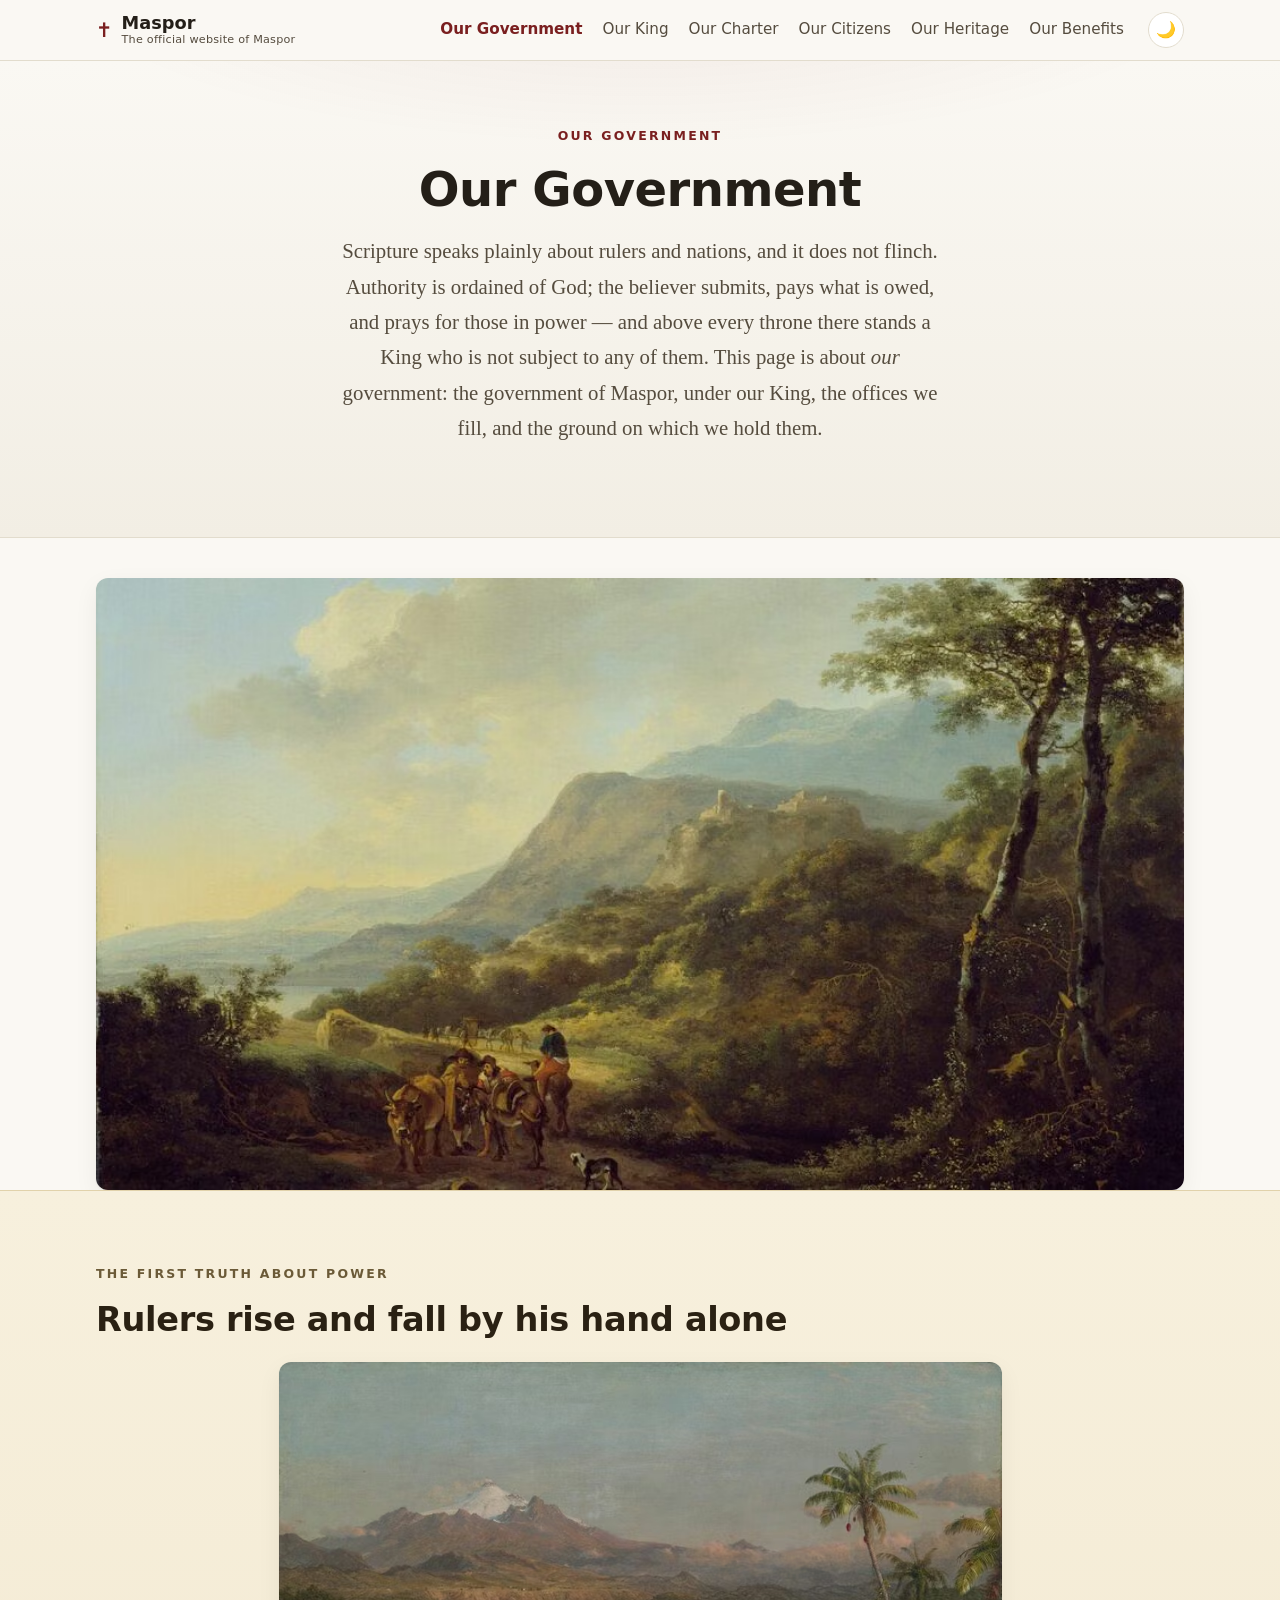
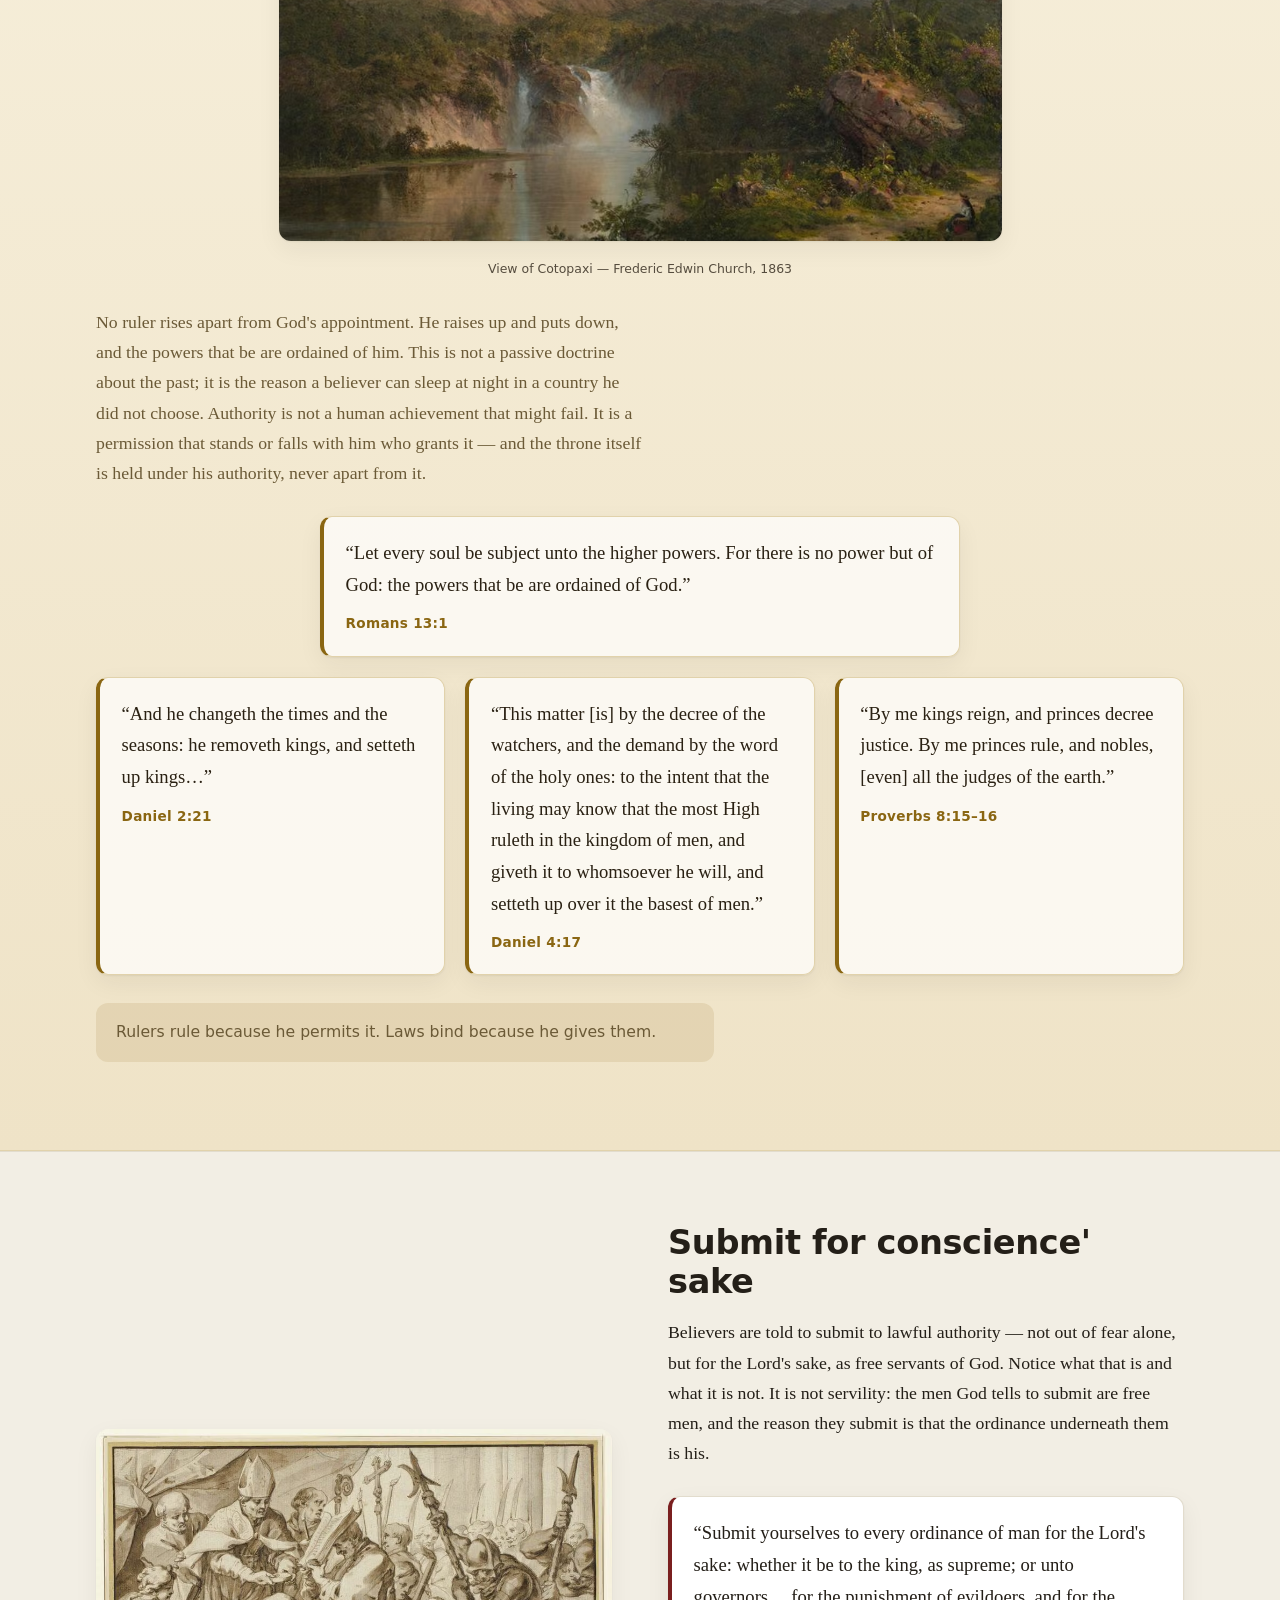
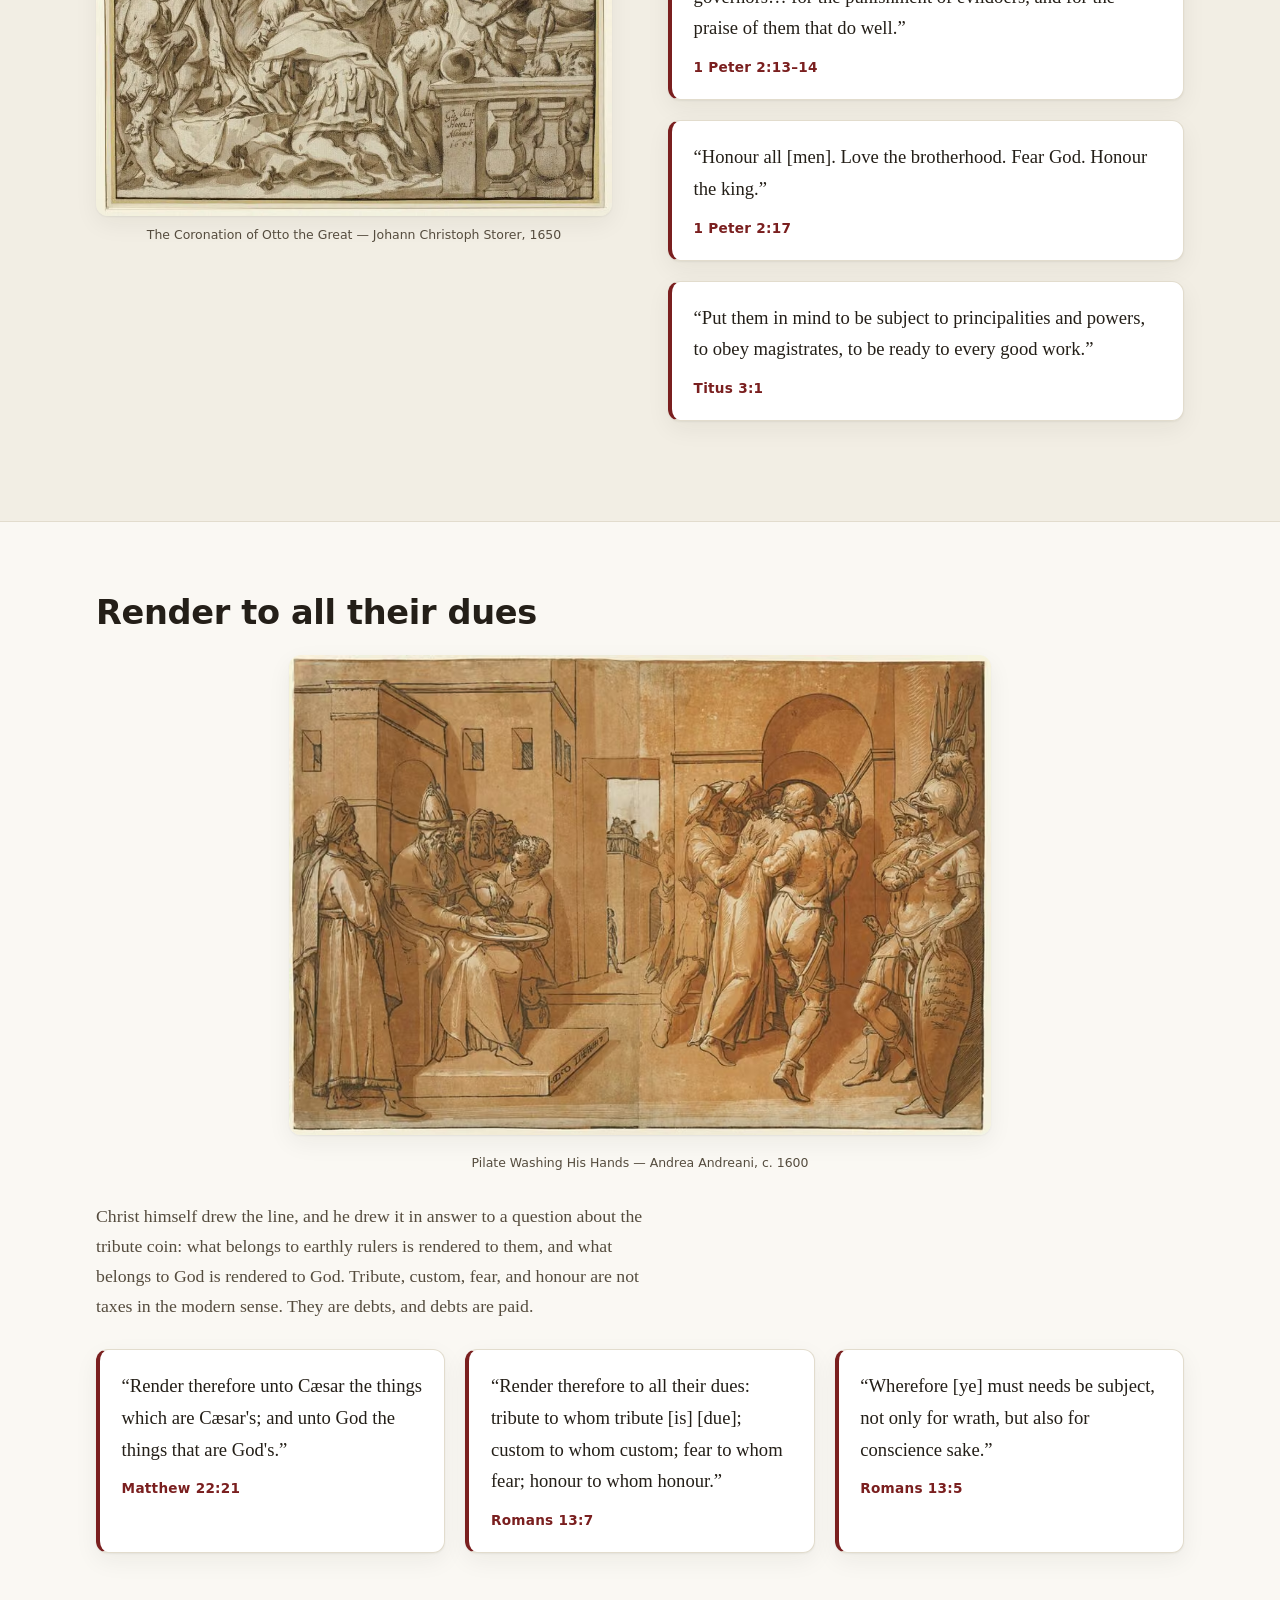
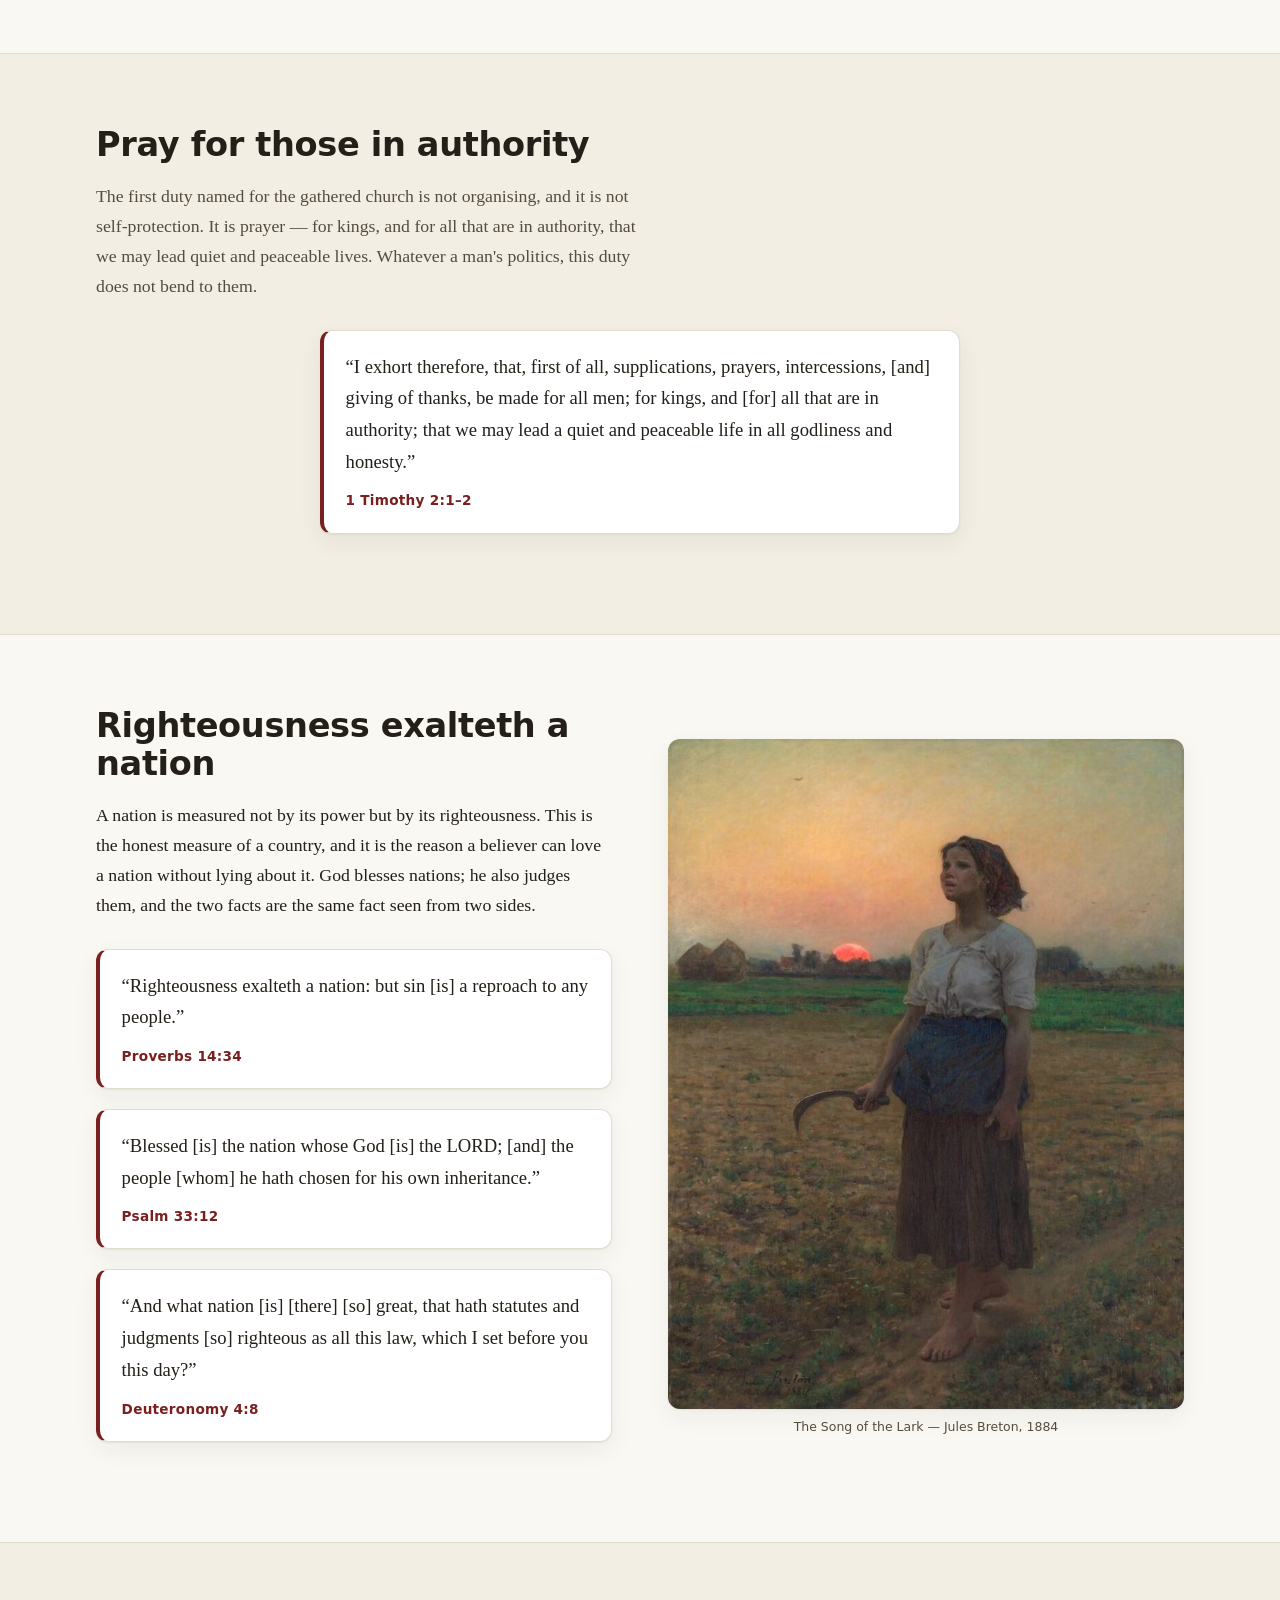
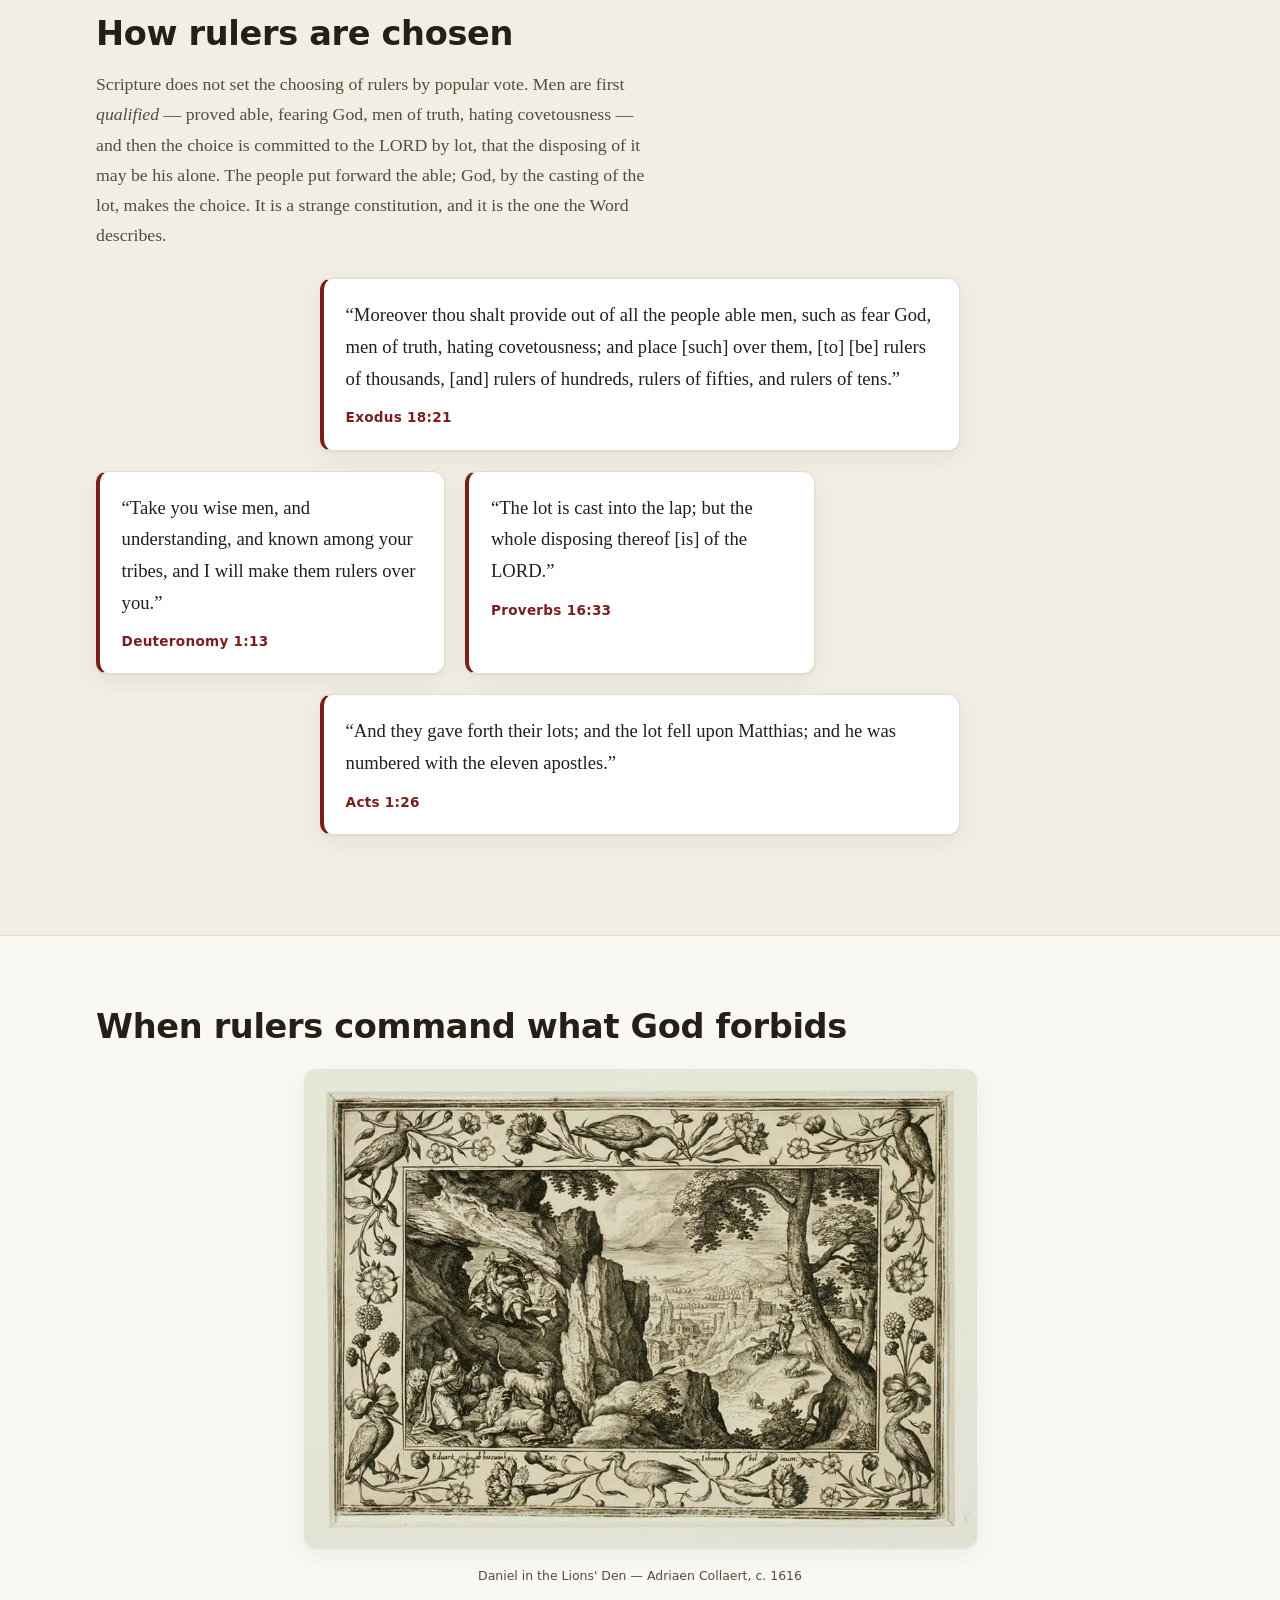
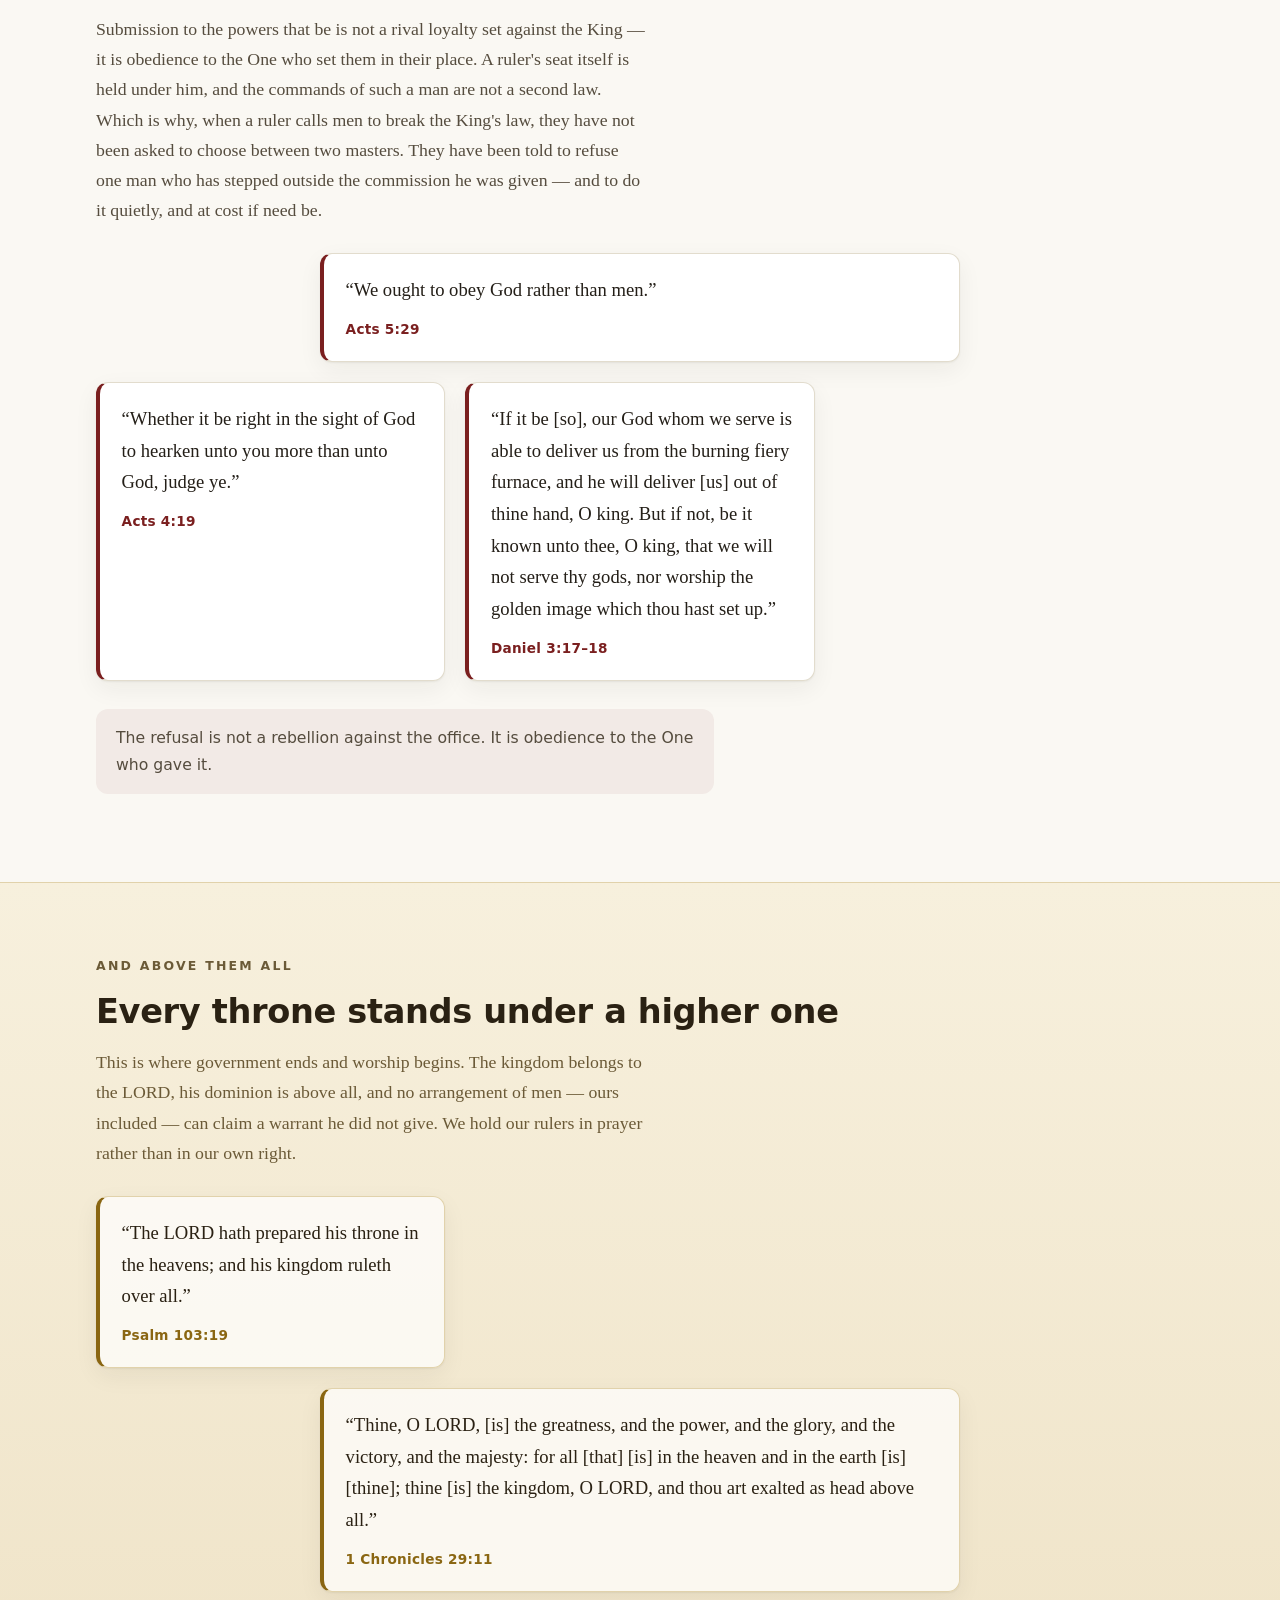
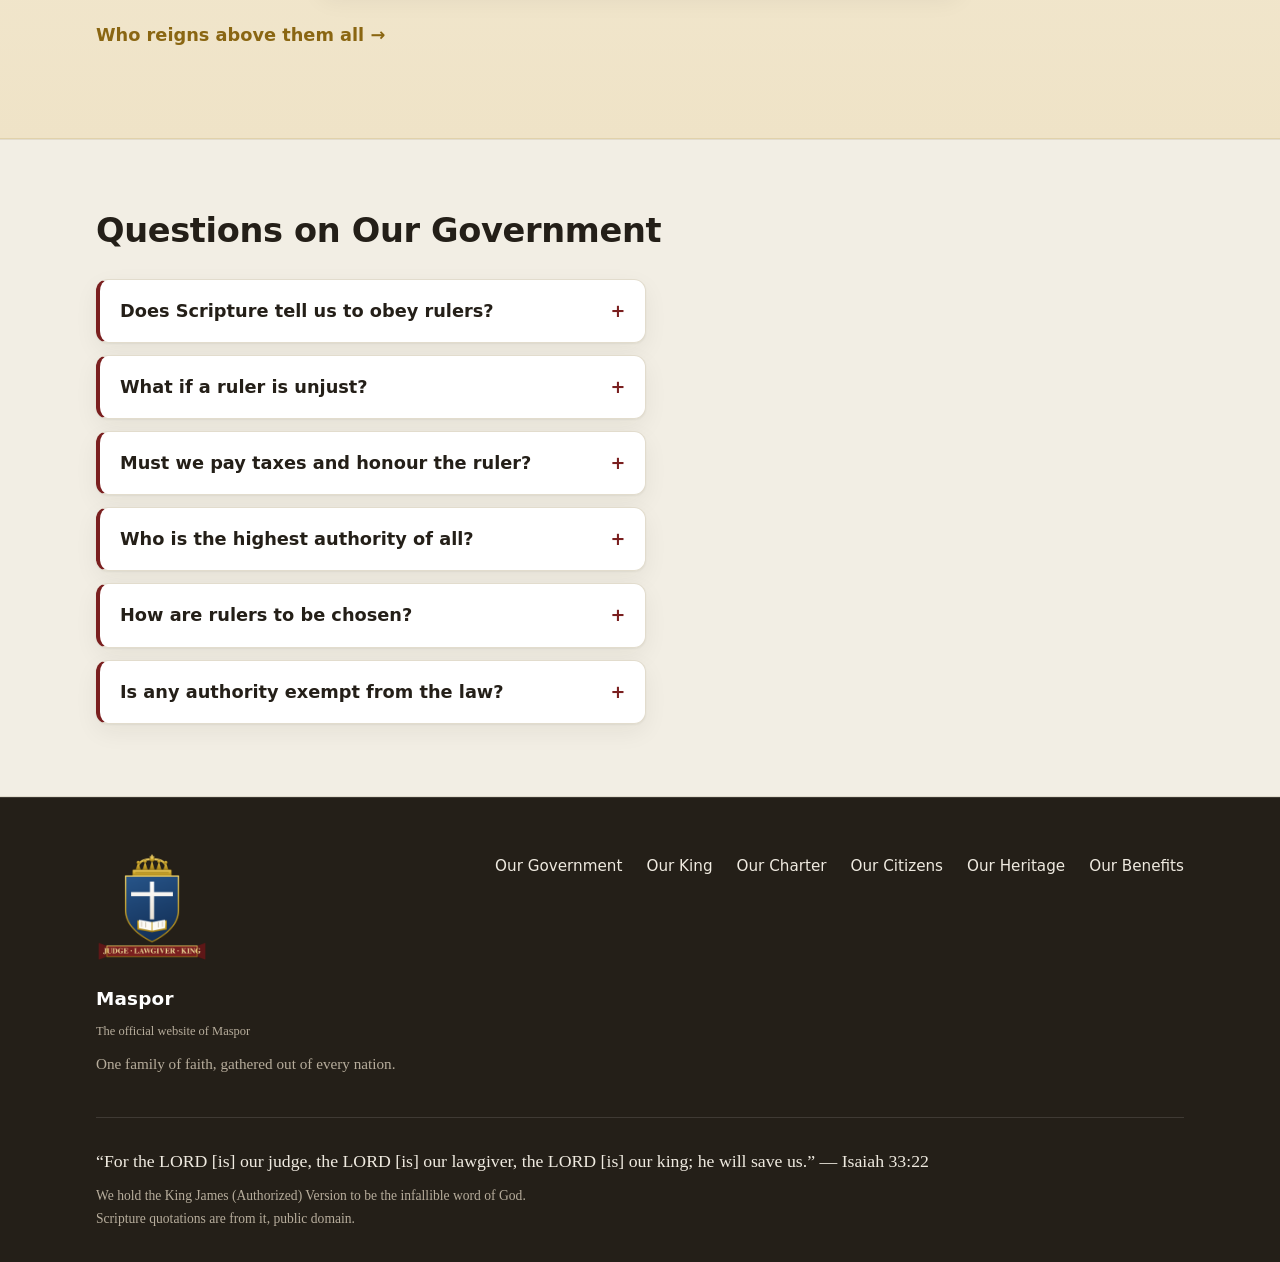
==== commit 7f4e75ef: "many contexual changes and readability fixes" ====
--- a/index.html
+++ b/index.html
@@ -4,7 +4,7 @@
   <meta charset="utf-8">
   <meta name="viewport" content="width=device-width, initial-scale=1">
   <title>Our Government &mdash; Maspor</title>
-  <meta name="description" content="What Scripture says about government: God ordains rulers, we submit and pray for them, render to Caesar what is owed, and refuse any throne that calls men to break the King's law.">
+  <meta name="description" content="Our Government: the government of Maspor under our King, and what Scripture says about government generally — God ordains rulers, we submit and pray for them, render to Caesar what is owed, and refuse any throne that calls men to break the King's law.">
   <link rel="icon" href="favicon.ico" sizes="any">
   <link rel="icon" type="image/png" href="favicon.png" sizes="192x192">
   <link rel="apple-touch-icon" href="apple-touch-icon.png">
@@ -47,12 +47,13 @@
     <section class="page-head">
       <div class="wrap">
         <p class="eyebrow">Our Government</p>
-        <h1>The official website of Maspor</h1>
+        <h1>Our Government</h1>
         <p class="lead">
           Scripture speaks plainly about rulers and nations, and it does not flinch. Authority is
           ordained of God; the believer submits, pays what is owed, and prays for those in power
-          &mdash; and above every throne there stands a King who is not subject to any of them. This
-          page is about government, and only about government.
+          &mdash; and above every throne there stands a King who is not subject to any of them.
+          This page is about <em>our</em> government: the government of Maspor, under our King, the
+          offices we fill, and the ground on which we hold them.
         </p>
       </div>
     </section>
@@ -98,7 +99,7 @@
             <cite>Daniel 2:21</cite>
           </blockquote>
           <blockquote>
-            <p>&ldquo;The most High ruleth in the kingdom of men, and giveth it to whomsoever he will, and setteth up over it the basest of men.&rdquo;</p>
+            <p>&ldquo;This matter [is] by the decree of the watchers, and the demand by the word of the holy ones: to the intent that the living may know that the most High ruleth in the kingdom of men, and giveth it to whomsoever he will, and setteth up over it the basest of men.&rdquo;</p>
             <cite>Daniel 4:17</cite>
           </blockquote>
           <blockquote>
@@ -173,11 +174,11 @@
             <cite>Matthew 22:21</cite>
           </blockquote>
           <blockquote>
-            <p>&ldquo;Render therefore to all their dues: tribute to whom tribute [is due]; custom to whom custom; fear to whom fear; honour to whom honour.&rdquo;</p>
+            <p>&ldquo;Render therefore to all their dues: tribute to whom tribute [is] [due]; custom to whom custom; fear to whom fear; honour to whom honour.&rdquo;</p>
             <cite>Romans 13:7</cite>
           </blockquote>
           <blockquote>
-            <p>&ldquo;Give unto every man what is due unto him by the law, according to the duty thereof.&rdquo;</p>
+            <p>&ldquo;Wherefore [ye] must needs be subject, not only for wrath, but also for conscience sake.&rdquo;</p>
             <cite>Romans 13:5</cite>
           </blockquote>
         </div>
@@ -222,7 +223,7 @@
               <cite>Psalm 33:12</cite>
             </blockquote>
             <blockquote class="verse-wide">
-              <p>&ldquo;And what nation [is] there so great, that hath statutes and judgments so righteous as all this law, which I set before you this day?&rdquo;</p>
+              <p>&ldquo;And what nation [is] [there] [so] great, that hath statutes and judgments [so] righteous as all this law, which I set before you this day?&rdquo;</p>
               <cite>Deuteronomy 4:8</cite>
             </blockquote>
           </div>
@@ -251,7 +252,7 @@
         </p>
         <div class="verses">
           <blockquote class="verse-wide">
-            <p>&ldquo;Moreover thou shalt provide out of all the people able men, such as fear God, men of truth, hating covetousness; and place [such] over them, [to be] rulers of thousands, [and] rulers of hundreds, rulers of fifties, and rulers of tens.&rdquo;</p>
+            <p>&ldquo;Moreover thou shalt provide out of all the people able men, such as fear God, men of truth, hating covetousness; and place [such] over them, [to] [be] rulers of thousands, [and] rulers of hundreds, rulers of fifties, and rulers of tens.&rdquo;</p>
             <cite>Exodus 18:21</cite>
           </blockquote>
           <blockquote>
@@ -300,7 +301,7 @@
             <cite>Acts 4:19</cite>
           </blockquote>
           <blockquote>
-            <p>&ldquo;If it be [so], our God whom we serve is able to deliver us&hellip; But if not, be it known unto thee, O king, that we will not serve thy gods, nor worship the golden image which thou hast set up.&rdquo;</p>
+            <p>&ldquo;If it be [so], our God whom we serve is able to deliver us from the burning fiery furnace, and he will deliver [us] out of thine hand, O king. But if not, be it known unto thee, O king, that we will not serve thy gods, nor worship the golden image which thou hast set up.&rdquo;</p>
             <cite>Daniel 3:17&ndash;18</cite>
           </blockquote>
         </div>
@@ -325,7 +326,7 @@
             <cite>Psalm 103:19</cite>
           </blockquote>
           <blockquote class="verse-wide">
-            <p>&ldquo;Thine, O LORD, [is] the greatness, and the power, and the glory, and the victory, and the majesty&hellip; thine [is] the kingdom, O LORD, and thou art exalted as head above all.&rdquo;</p>
+            <p>&ldquo;Thine, O LORD, [is] the greatness, and the power, and the glory, and the victory, and the majesty: for all [that] [is] in the heaven and in the earth [is] [thine]; thine [is] the kingdom, O LORD, and thou art exalted as head above all.&rdquo;</p>
             <cite>1 Chronicles 29:11</cite>
           </blockquote>
         </div>
--- a/css/style.css
+++ b/css/style.css
@@ -412,9 +412,9 @@
 
 .footer-seal {
   display: block;
-  width: 64px;
-  height: 64px;
-  margin: 0 0 .85rem;
+  width: 112px;
+  height: 112px;
+  margin: 0 0 1.1rem;
 }
 
 .footer-title {
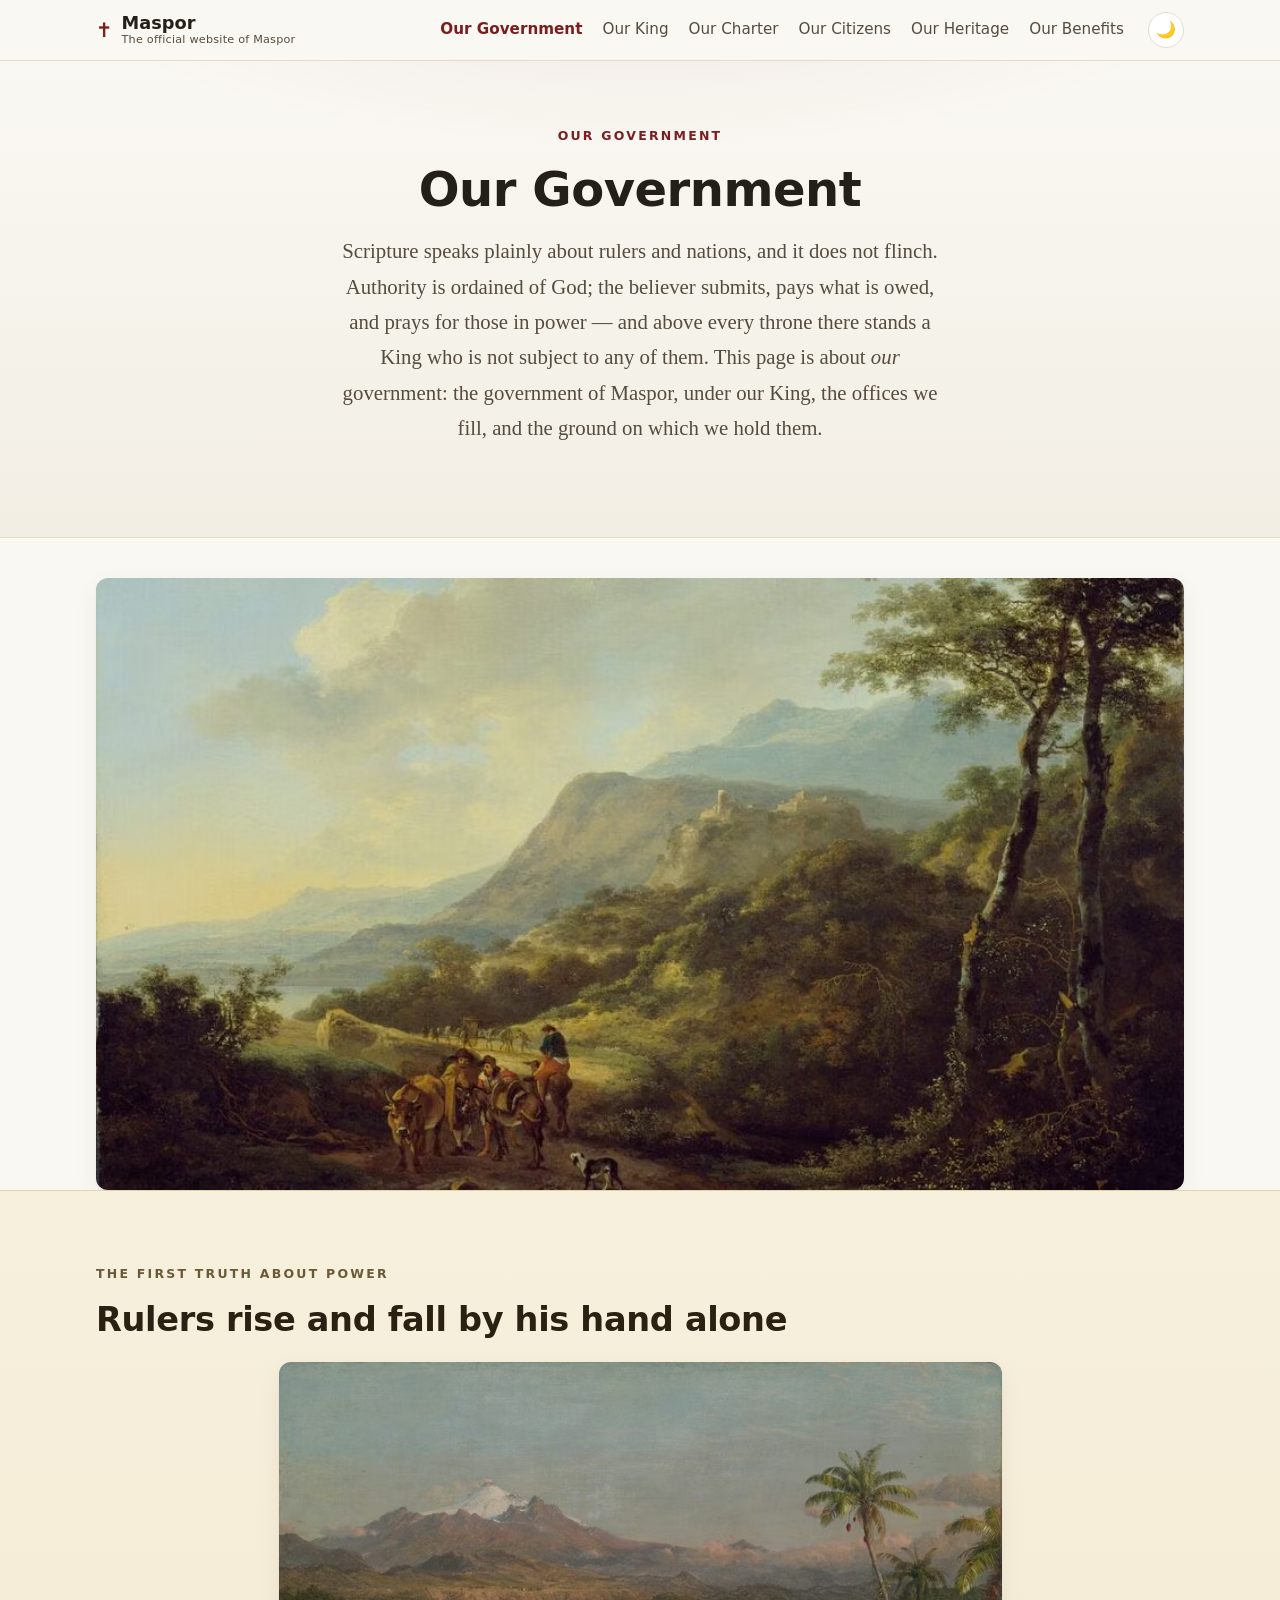
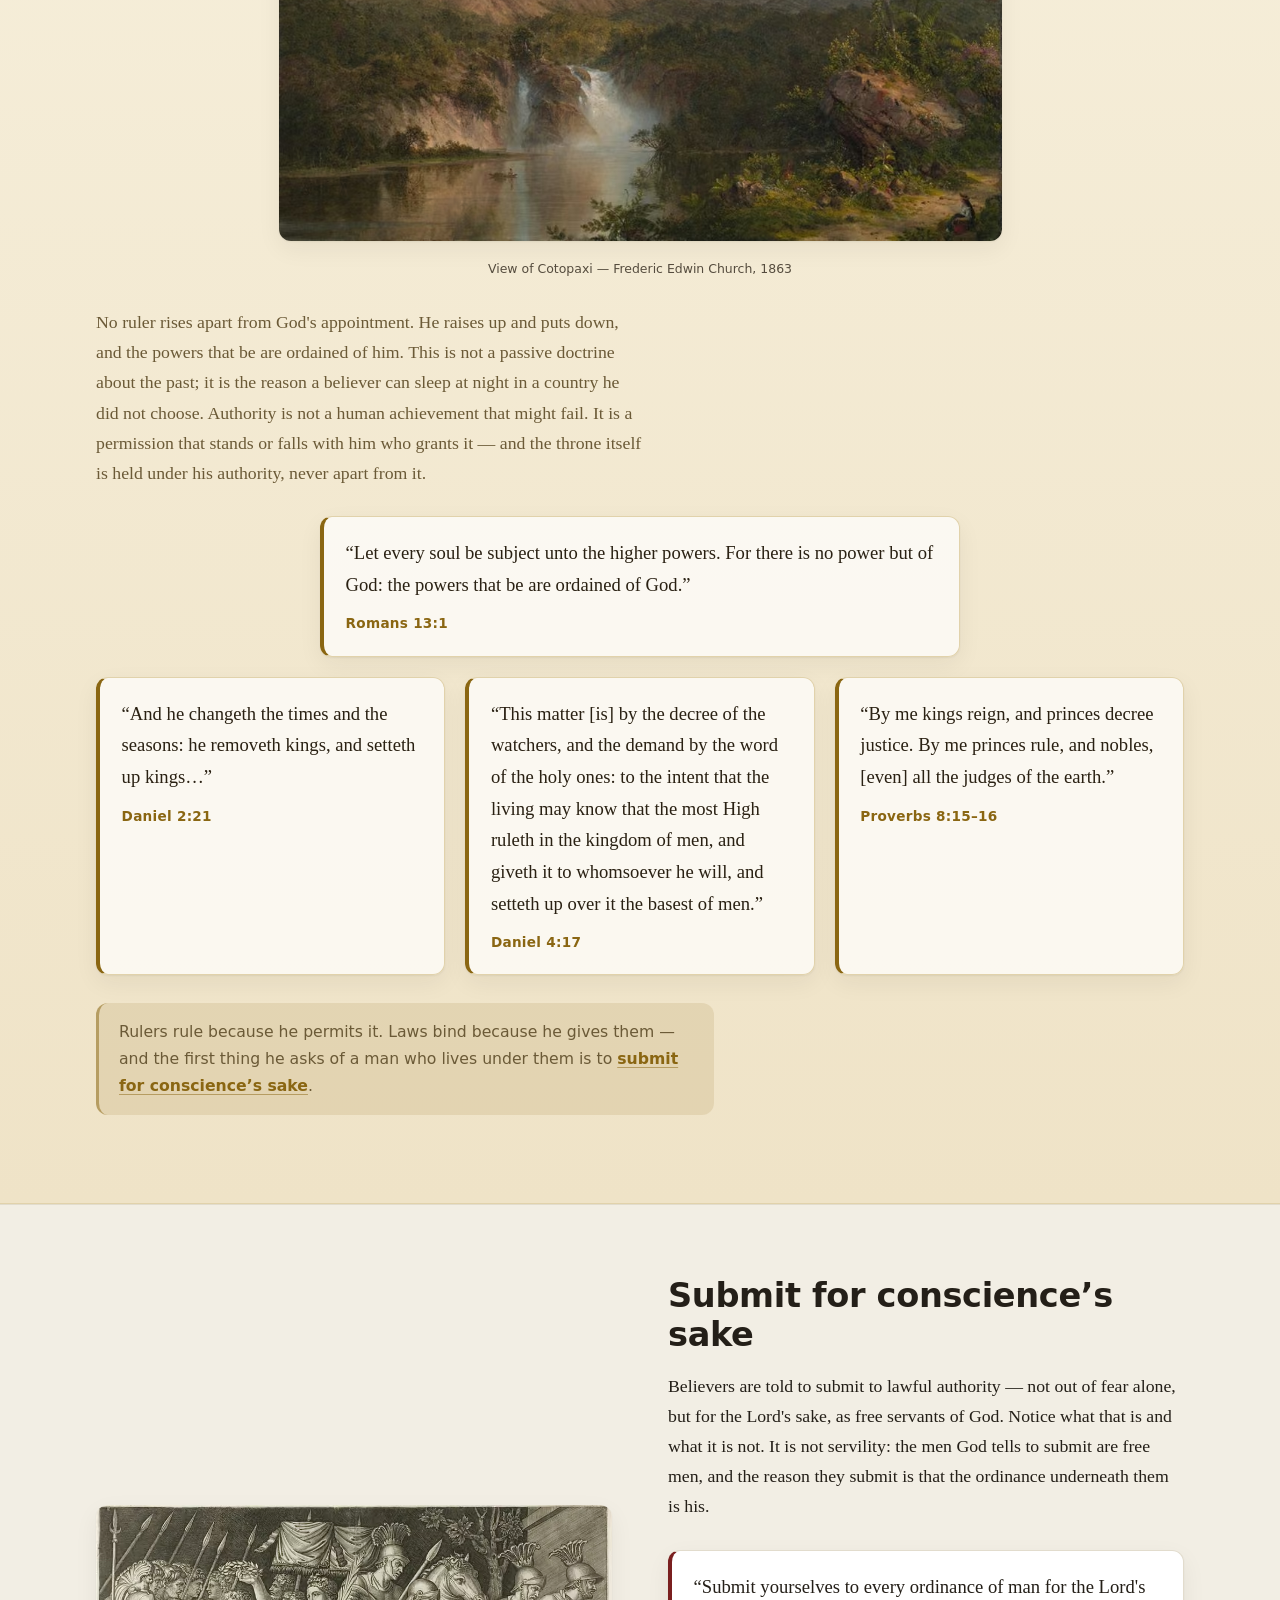
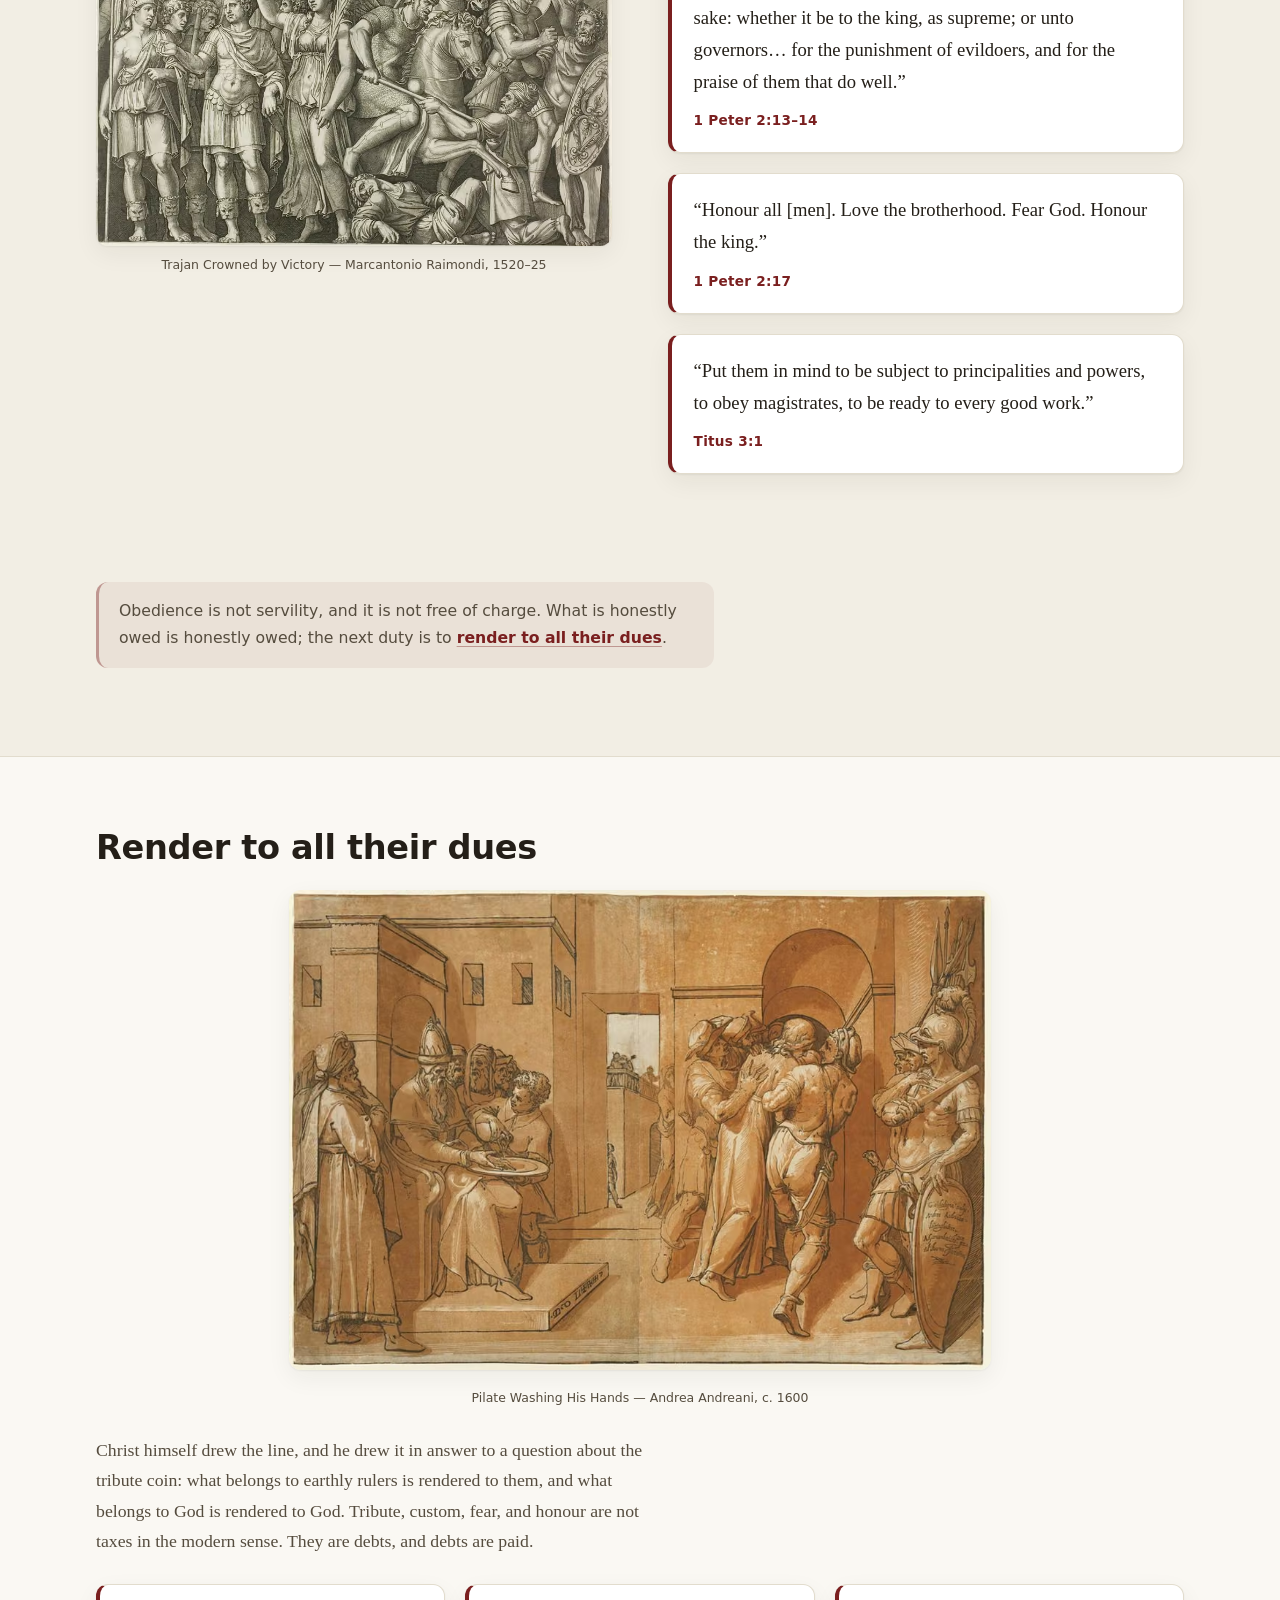
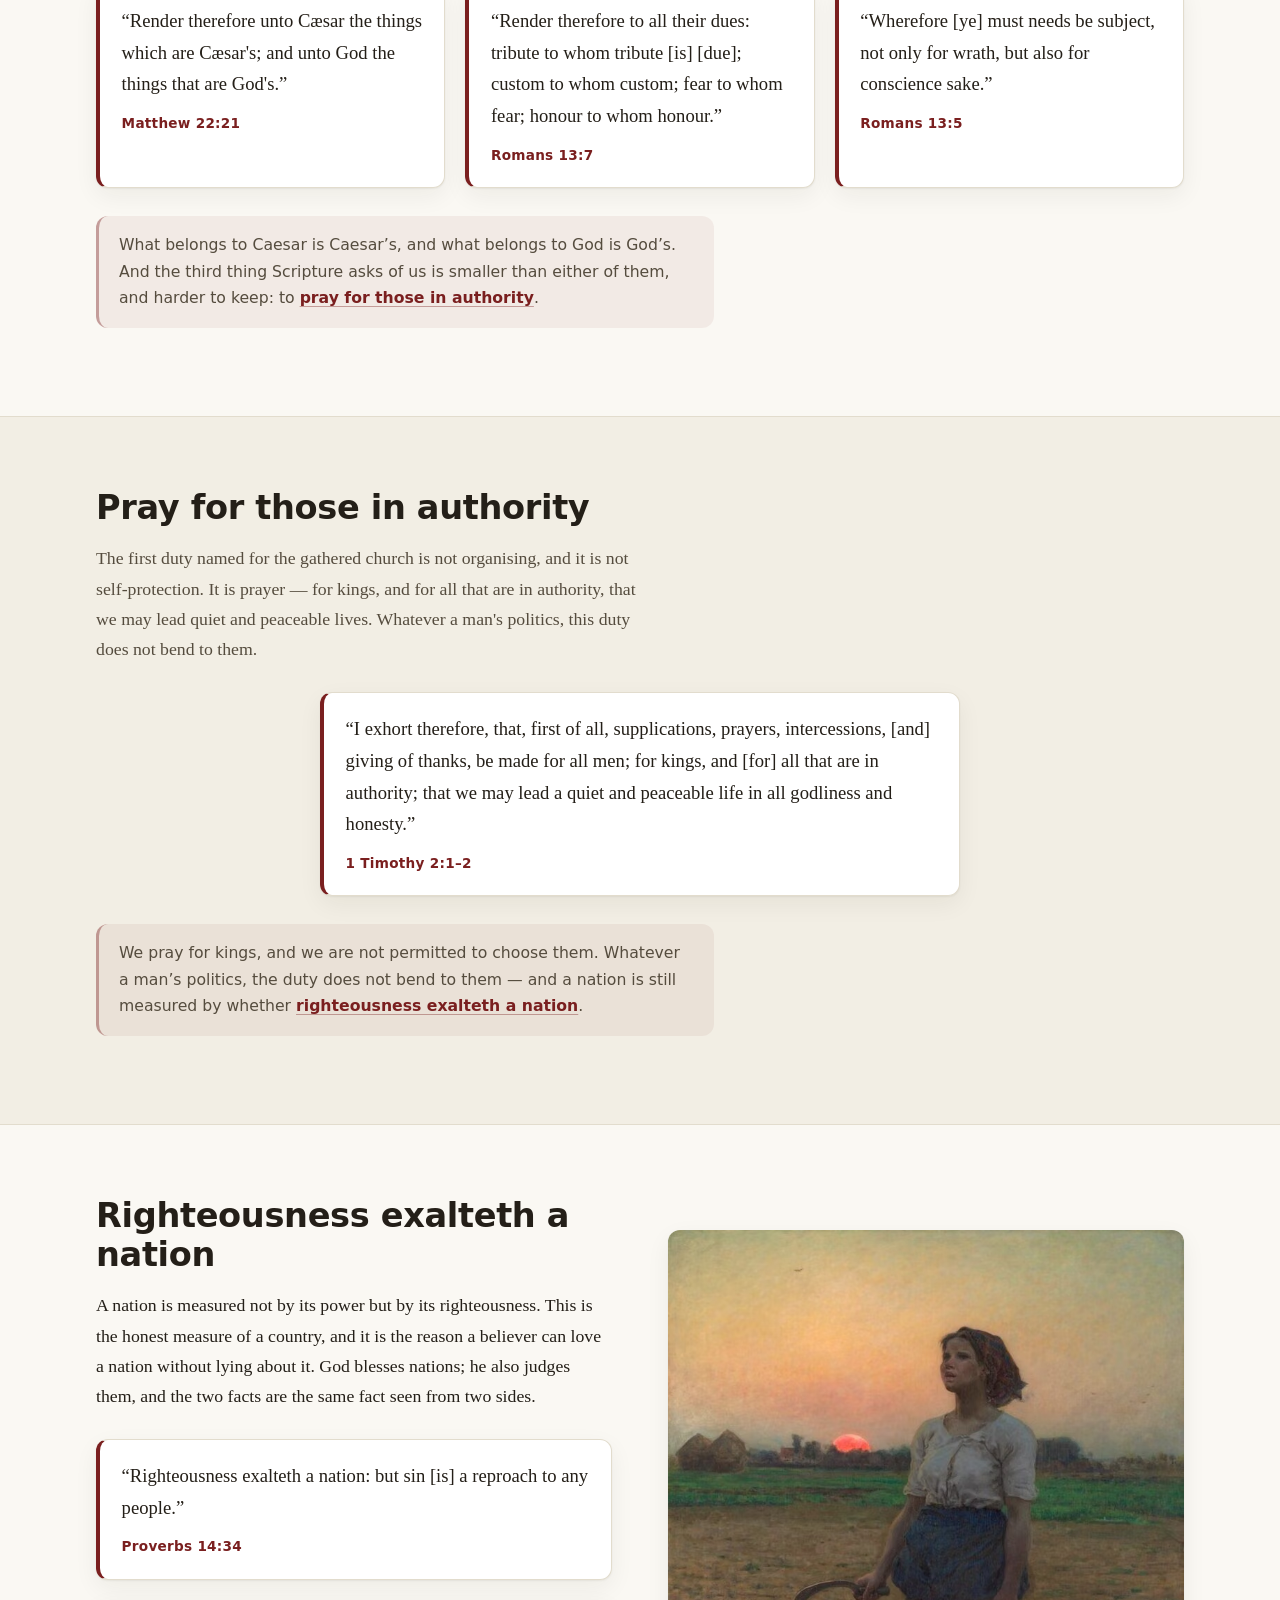
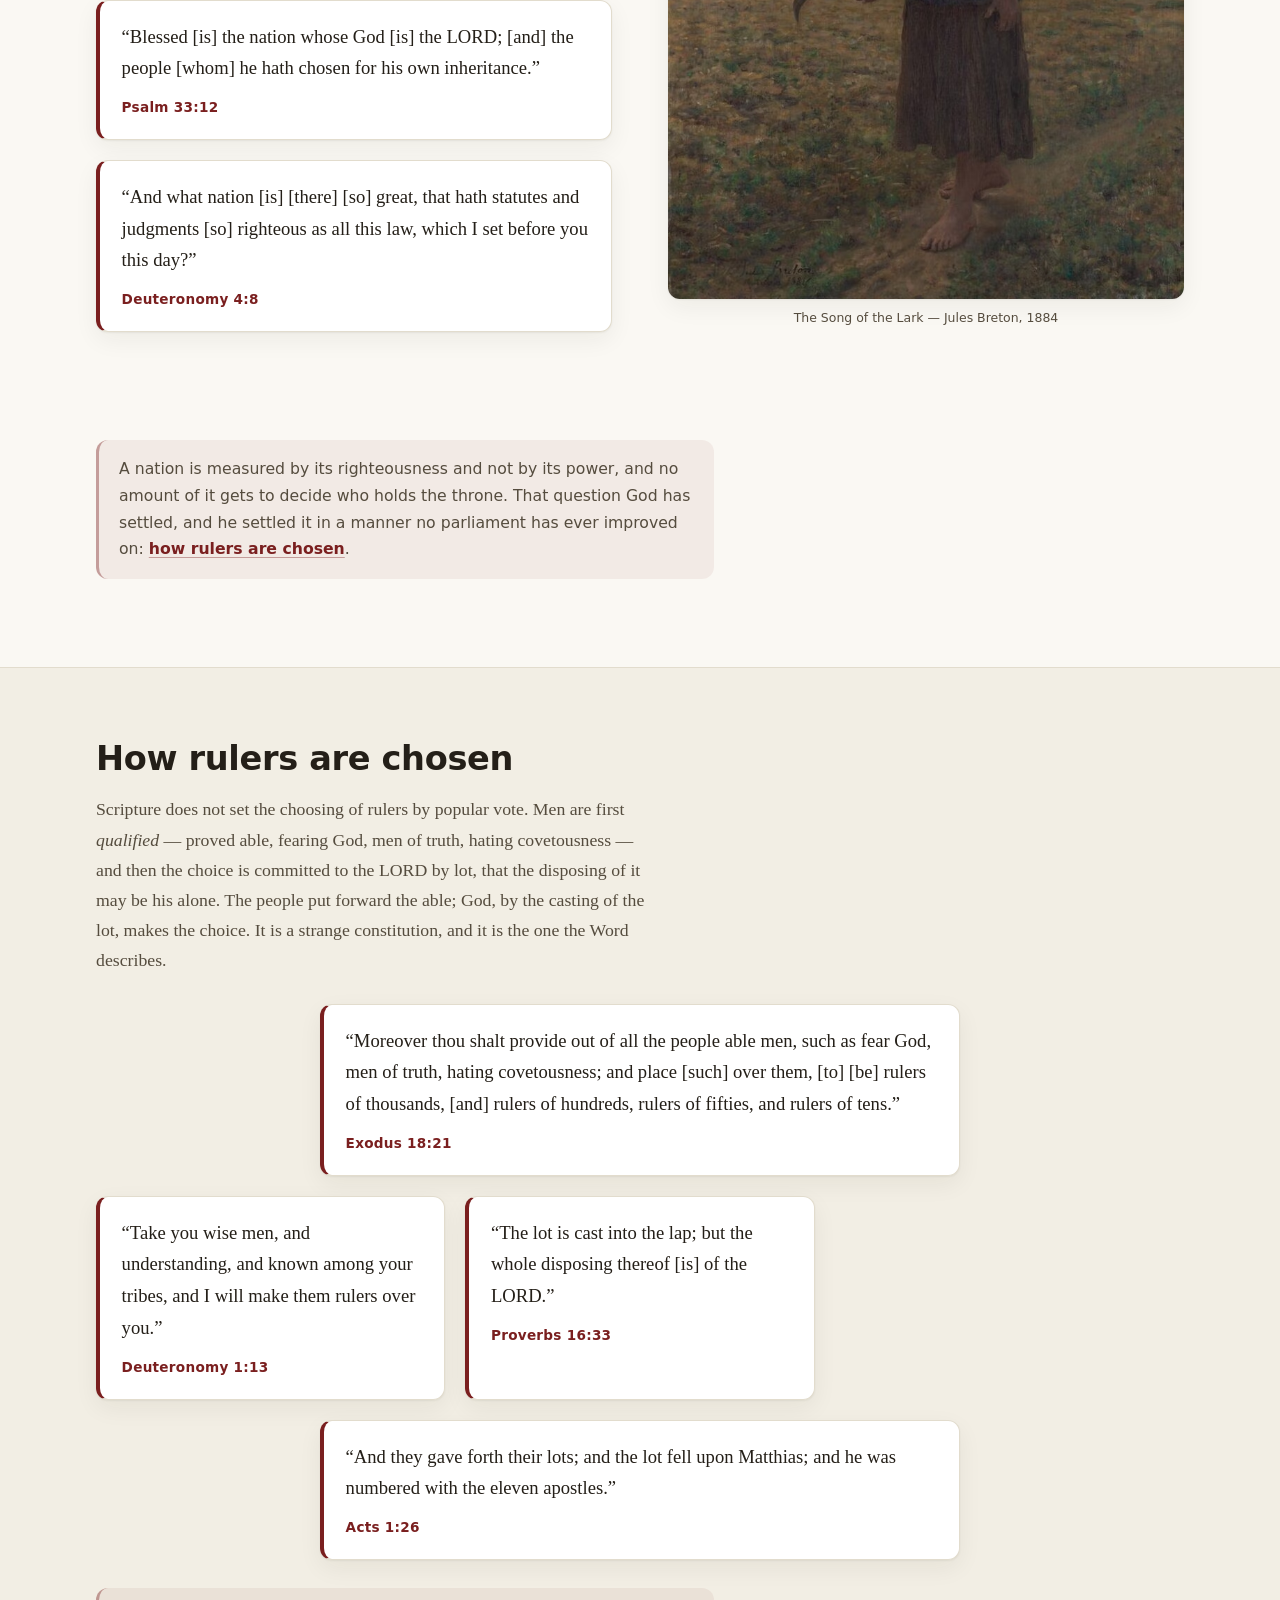
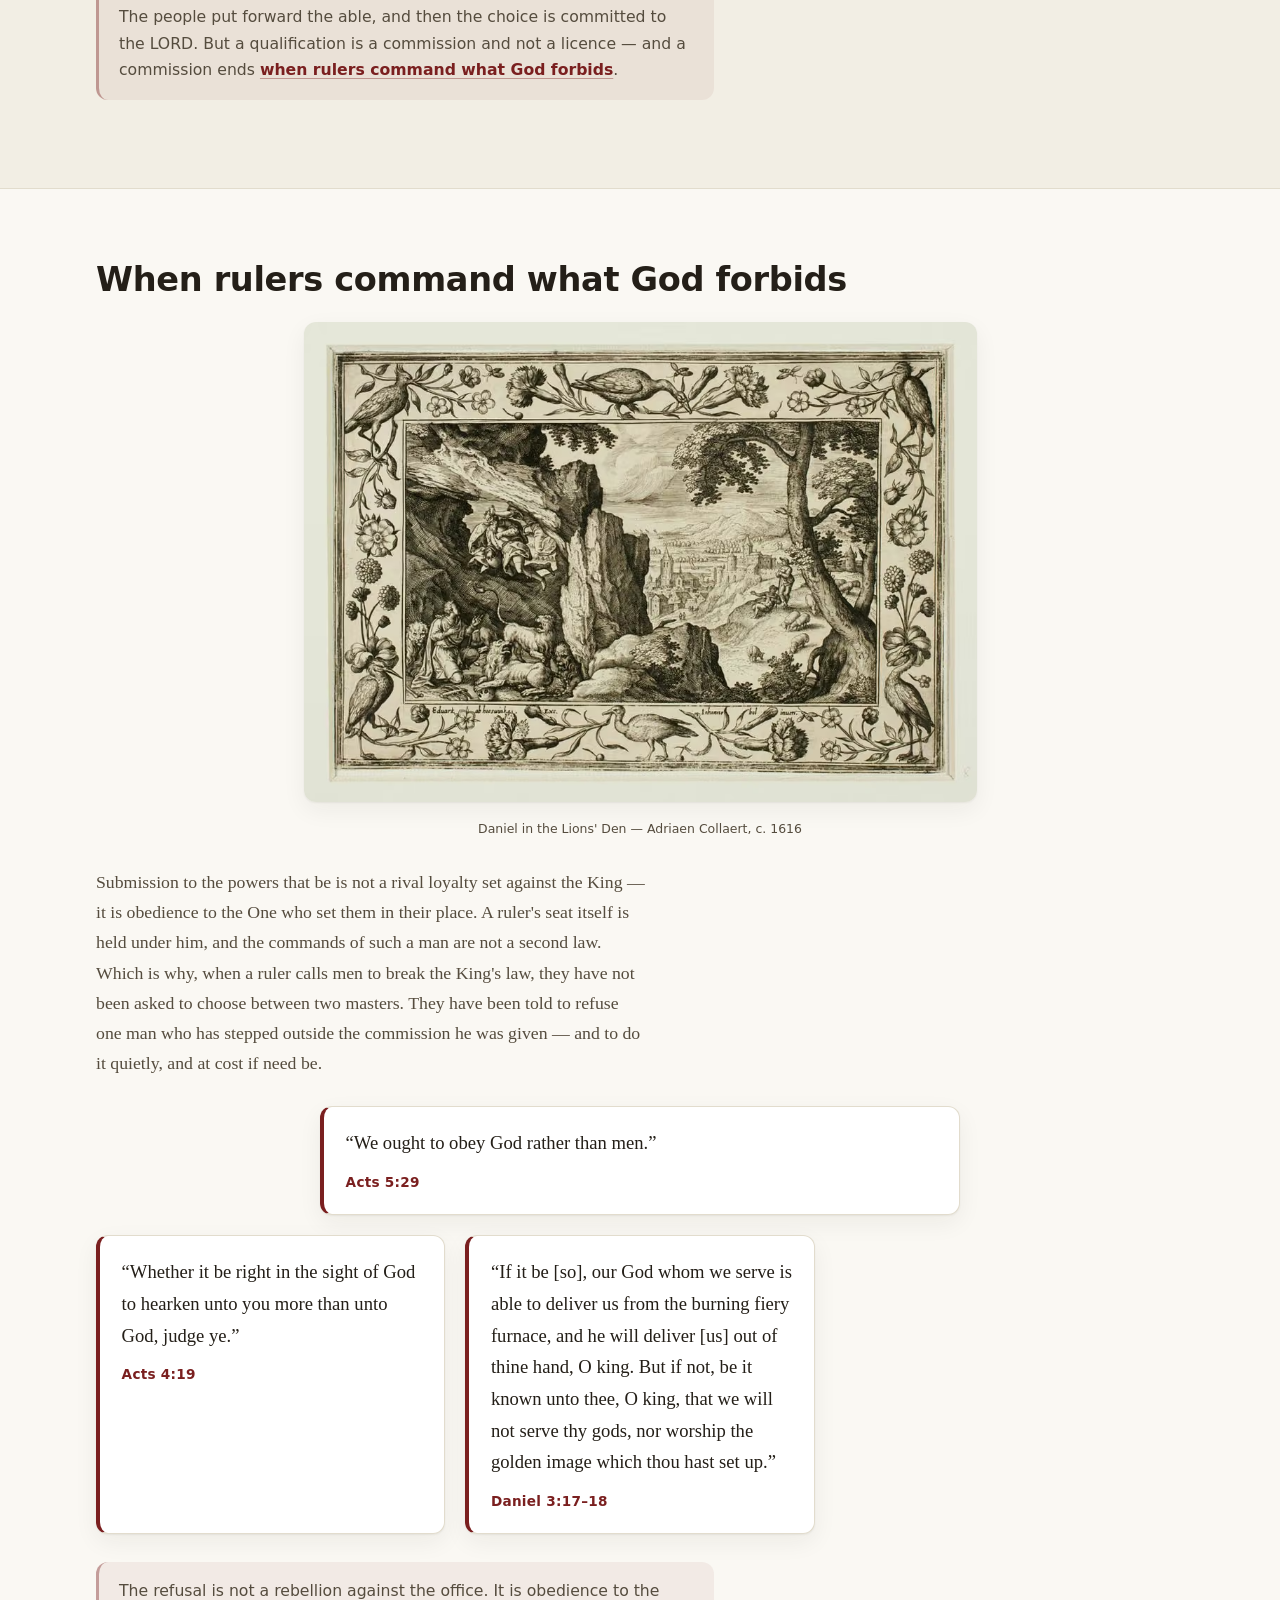
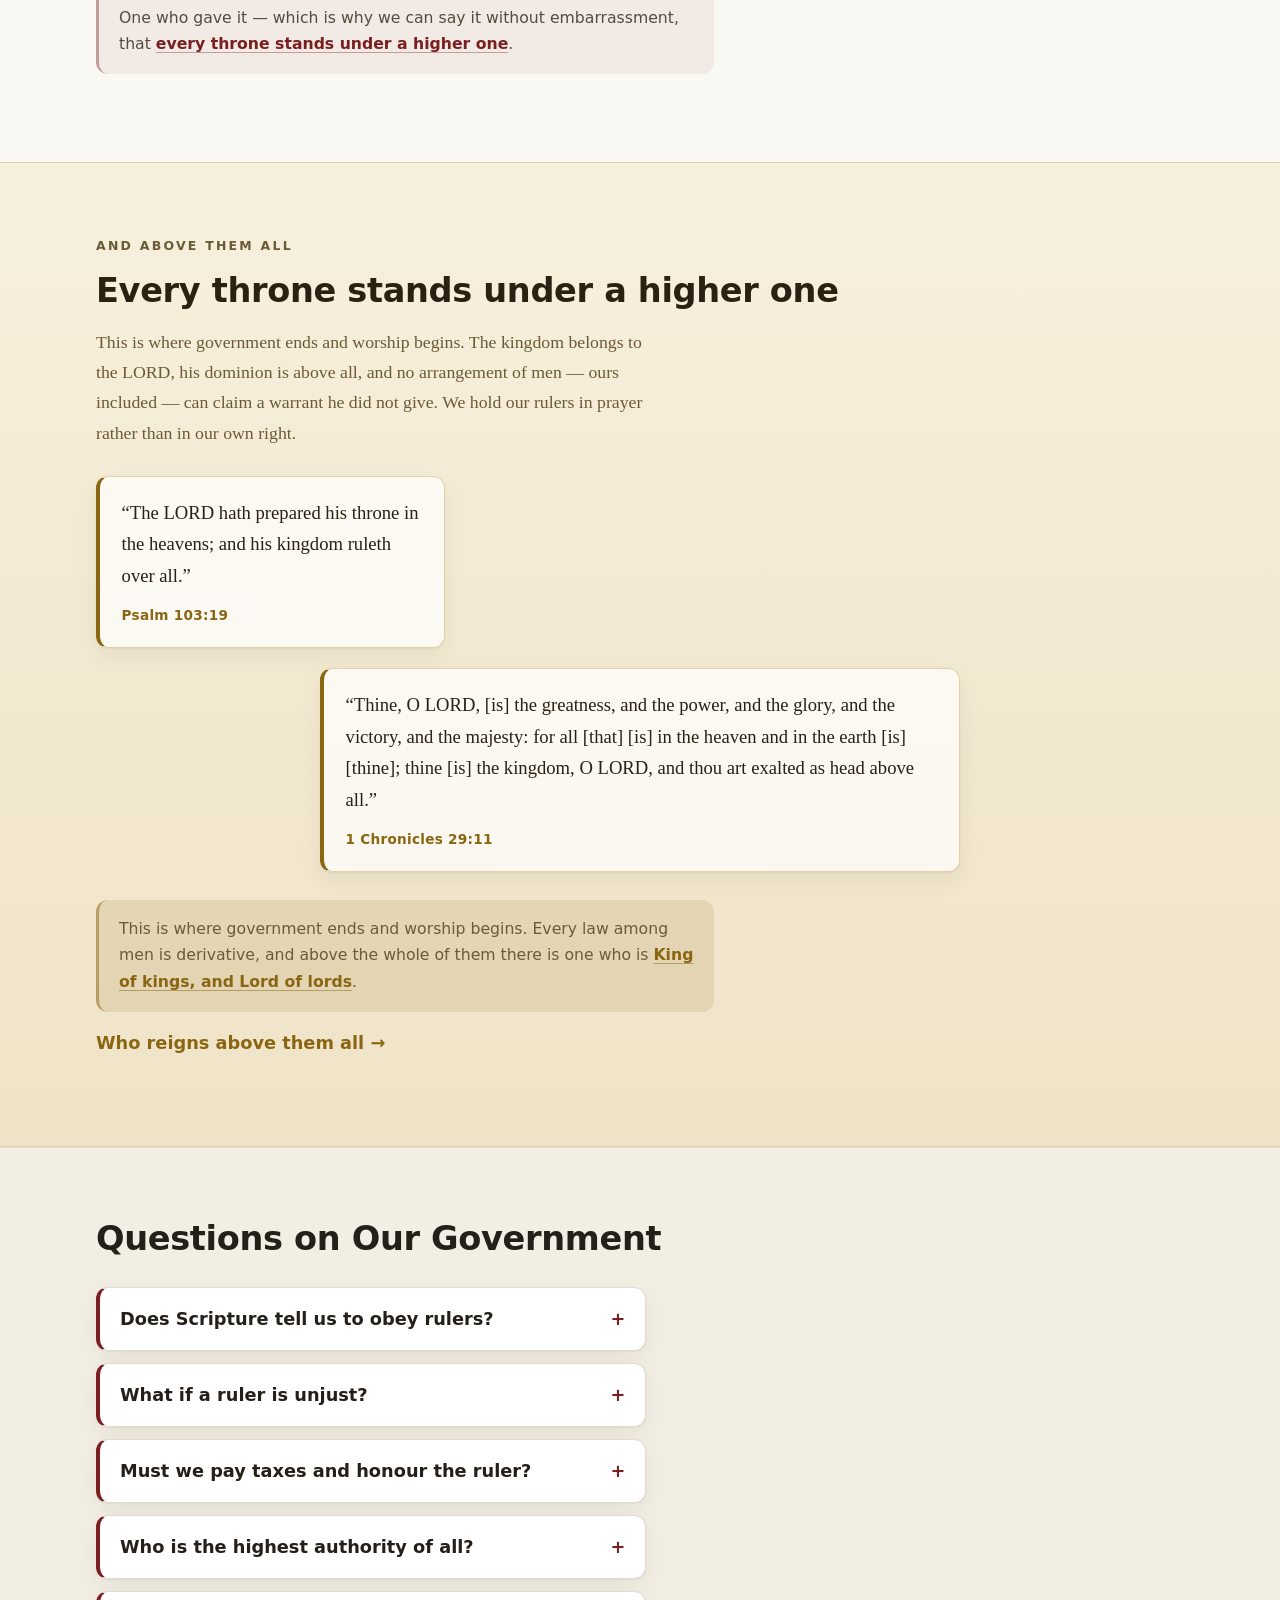
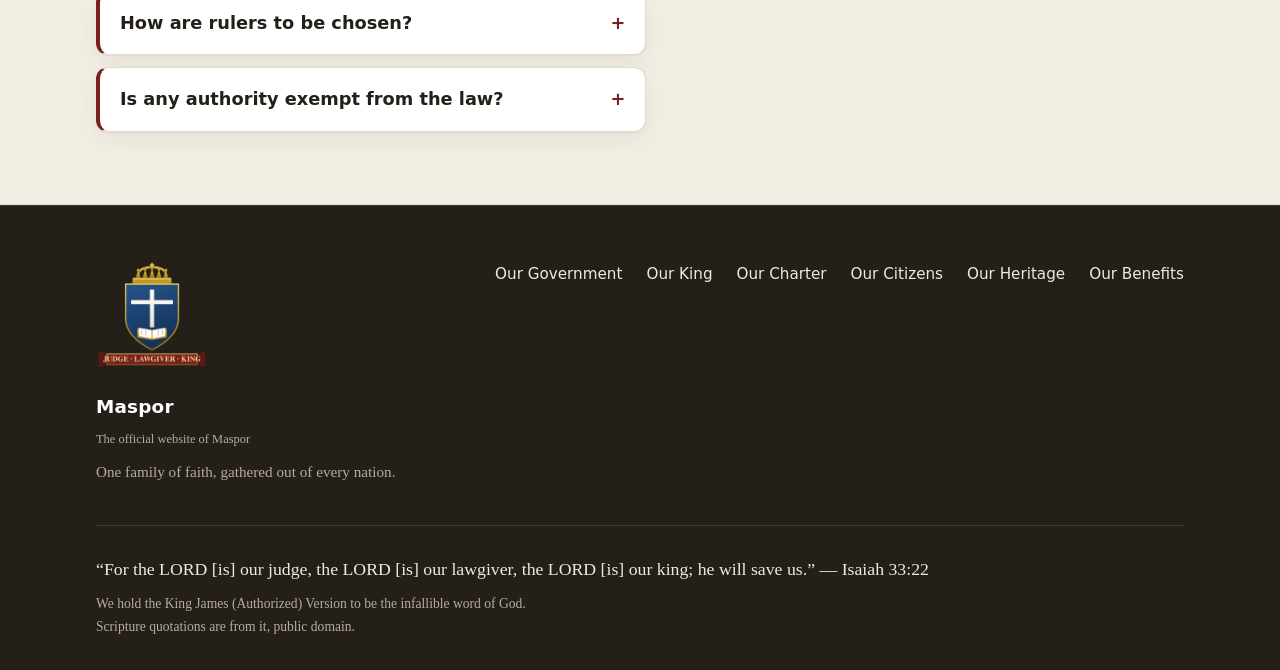
==== commit 10a119f5: "changed images and context" ====
--- a/index.html
+++ b/index.html
@@ -108,7 +108,9 @@
           </blockquote>
         </div>
         <p class="note">
-          Rulers rule because he permits it. Laws bind because he gives them.
+          Rulers rule because he permits it. Laws bind because he gives them &mdash; and the
+          first thing he asks of a man who lives under them is to
+          <span class="carry">submit for conscience&rsquo;s sake</span>.
         </p>
       </div>
     </section>
@@ -117,15 +119,15 @@
       <div class="wrap feature">
         <figure class="feature-art">
           <picture>
-            <source type="image/avif" srcset="images/coronation-of-otto-the-great-480.avif 480w, images/coronation-of-otto-the-great-960.avif 960w" sizes="(min-width: 1152px) 516px, 95vw">
-            <source type="image/webp" srcset="images/coronation-of-otto-the-great-480.webp 480w, images/coronation-of-otto-the-great-960.webp 960w" sizes="(min-width: 1152px) 516px, 95vw">
-            <img src="images/coronation-of-otto-the-great.jpg" width="1000" height="750"
-              alt="A bishop lays the crown upon the kneeling emperor Otto in a church, soldiers and nobles standing around." loading="lazy" decoding="async">
+            <source type="image/avif" srcset="images/trajan-crowned-by-victory-480.avif 480w, images/trajan-crowned-by-victory-960.avif 960w" sizes="(min-width: 1152px) 516px, 95vw">
+            <source type="image/webp" srcset="images/trajan-crowned-by-victory-480.webp 480w, images/trajan-crowned-by-victory-960.webp 960w" sizes="(min-width: 1152px) 516px, 95vw">
+            <img src="images/trajan-crowned-by-victory.jpg" width="1000" height="661"
+              alt="A Roman emperor in armour stands among his soldiers as a winged figure holds a laurel wreath above his head." loading="lazy" decoding="async">
           </picture>
-          <figcaption>The Coronation of Otto the Great &mdash; Johann Christoph Storer, 1650</figcaption>
+          <figcaption>Trajan Crowned by Victory &mdash; Marcantonio Raimondi, 1520&ndash;25</figcaption>
         </figure>
         <div class="feature-copy">
-          <h2>Submit for conscience' sake</h2>
+          <h2>Submit for conscience&rsquo;s sake</h2>
           <p>
             Believers are told to submit to lawful authority &mdash; not out of fear alone, but for
             the Lord's sake, as free servants of God. Notice what that is and what it is not. It is
@@ -147,6 +149,11 @@
             </blockquote>
           </div>
         </div>
+        <p class="note">
+          Obedience is not servility, and it is not free of charge. What is honestly owed is
+          honestly owed; the next duty is to
+          <span class="carry">render to all their dues</span>.
+        </p>
       </div>
     </section>
 
@@ -182,6 +189,11 @@
             <cite>Romans 13:5</cite>
           </blockquote>
         </div>
+        <p class="note">
+          What belongs to Caesar is Caesar&rsquo;s, and what belongs to God is God&rsquo;s. And the
+          third thing Scripture asks of us is smaller than either of them, and harder to keep:
+          to <span class="carry">pray for those in authority</span>.
+        </p>
       </div>
     </section>
 
@@ -200,6 +212,11 @@
             <cite>1 Timothy 2:1&ndash;2</cite>
           </blockquote>
         </div>
+        <p class="note">
+          We pray for kings, and we are not permitted to choose them. Whatever a man&rsquo;s
+          politics, the duty does not bend to them &mdash; and a nation is still measured by
+          whether <span class="carry">righteousness exalteth a nation</span>.
+        </p>
       </div>
     </section>
 
@@ -237,6 +254,12 @@
           </picture>
           <figcaption>The Song of the Lark &mdash; Jules Breton, 1884</figcaption>
         </figure>
+        <p class="note">
+          A nation is measured by its righteousness and not by its power, and no amount of it
+          gets to decide who holds the throne. That question God has settled, and he settled
+          it in a manner no parliament has ever improved on:
+          <span class="carry">how rulers are chosen</span>.
+        </p>
       </div>
     </section>
 
@@ -268,6 +291,11 @@
             <cite>Acts 1:26</cite>
           </blockquote>
         </div>
+        <p class="note">
+          The people put forward the able, and then the choice is committed to the LORD. But a
+          qualification is a commission and not a licence &mdash; and a commission ends
+          <span class="carry">when rulers command what God forbids</span>.
+        </p>
       </div>
     </section>
 
@@ -306,7 +334,9 @@
           </blockquote>
         </div>
         <p class="note">
-          The refusal is not a rebellion against the office. It is obedience to the One who gave it.
+          The refusal is not a rebellion against the office. It is obedience to the One who gave
+          it &mdash; which is why we can say it without embarrassment, that
+          <span class="carry">every throne stands under a higher one</span>.
         </p>
       </div>
     </section>
@@ -330,6 +360,11 @@
             <cite>1 Chronicles 29:11</cite>
           </blockquote>
         </div>
+        <p class="note">
+          This is where government ends and worship begins. Every law among men is derivative,
+          and above the whole of them there is one who is
+          <span class="carry">King of kings, and Lord of lords</span>.
+        </p>
         <p><a class="link-more" href="king.html">Who reigns above them all &rarr;</a></p>
       </div>
     </section>
--- a/css/style.css
+++ b/css/style.css
@@ -14,6 +14,7 @@
   --accent-contrast: #ffffff;
   --accent-tint: rgba(122, 31, 31, .08);
   --note-bg: rgba(122, 31, 31, .06);
+  --note-rule: rgba(122, 31, 31, .38);
   --line: #e2dccd;
   --shadow: 0 1px 2px rgba(36, 31, 24, .06), 0 8px 24px rgba(36, 31, 24, .06);
   --header-bg: rgba(250, 248, 243, .92);
@@ -31,6 +32,7 @@
   --royal-gold: #8a6612;
   --royal-surface: rgba(255, 255, 255, .72);
   --royal-note: rgba(138, 102, 18, .12);
+  --royal-note-rule: rgba(138, 102, 18, .5);
   --radius: 12px;
   --wrap: 68rem;
   --space: clamp(1rem, 2.5vw, 2rem);
@@ -54,6 +56,7 @@
   --field-bg: #100c09;
   --accent-tint: rgba(233, 143, 134, .16);
   --note-bg: rgba(233, 143, 134, .12);
+  --note-rule: rgba(233, 143, 134, .5);
   --royal-bg-1: #1e1811;
   --royal-bg-2: #251d13;
   --royal-glow: rgba(217, 180, 74, .22);
@@ -63,6 +66,7 @@
   --royal-gold: #d9b44a;
   --royal-surface: rgba(255, 255, 255, .05);
   --royal-note: rgba(217, 180, 74, .14);
+  --royal-note-rule: rgba(217, 180, 74, .5);
 }
 
 *,
@@ -379,14 +383,32 @@
   color: var(--accent);
 }
 
+/* The closing note of every section, and the words it hands to the next one.
+   It runs the full width of the section whatever layout the section uses. */
 .note {
+  grid-column: 1 / -1;
   margin-top: 1.5rem;
   padding: 1rem 1.25rem;
   background: var(--note-bg);
+  border-left: 3px solid var(--note-rule);
   border-radius: var(--radius);
   font-family: ui-sans-serif, system-ui, sans-serif;
   font-size: .98rem;
   color: var(--ink);
+  text-wrap: pretty;
+}
+
+.note + .note {
+  margin-top: .75rem;
+}
+
+.note .carry {
+  color: var(--accent);
+  font-weight: 600;
+  text-decoration: underline;
+  text-decoration-thickness: 1px;
+  text-underline-offset: .22em;
+  text-decoration-color: var(--note-rule);
 }
 
 /* Footer */
@@ -745,6 +767,11 @@
   align-items: start;
 }
 
+.contact-grid > .link-more {
+  grid-column: 1 / -1;
+  margin-top: .5rem;
+}
+
 .contact-list {
   list-style: none;
   margin: 0 0 1.5rem;
@@ -938,7 +965,13 @@
 
 .royal .note {
   background: var(--royal-note);
+  border-left-color: var(--royal-note-rule);
   color: var(--royal-fg);
+}
+
+.royal .note .carry {
+  color: var(--royal-gold);
+  text-decoration-color: var(--royal-note-rule);
 }
 
 .royal .link-more {
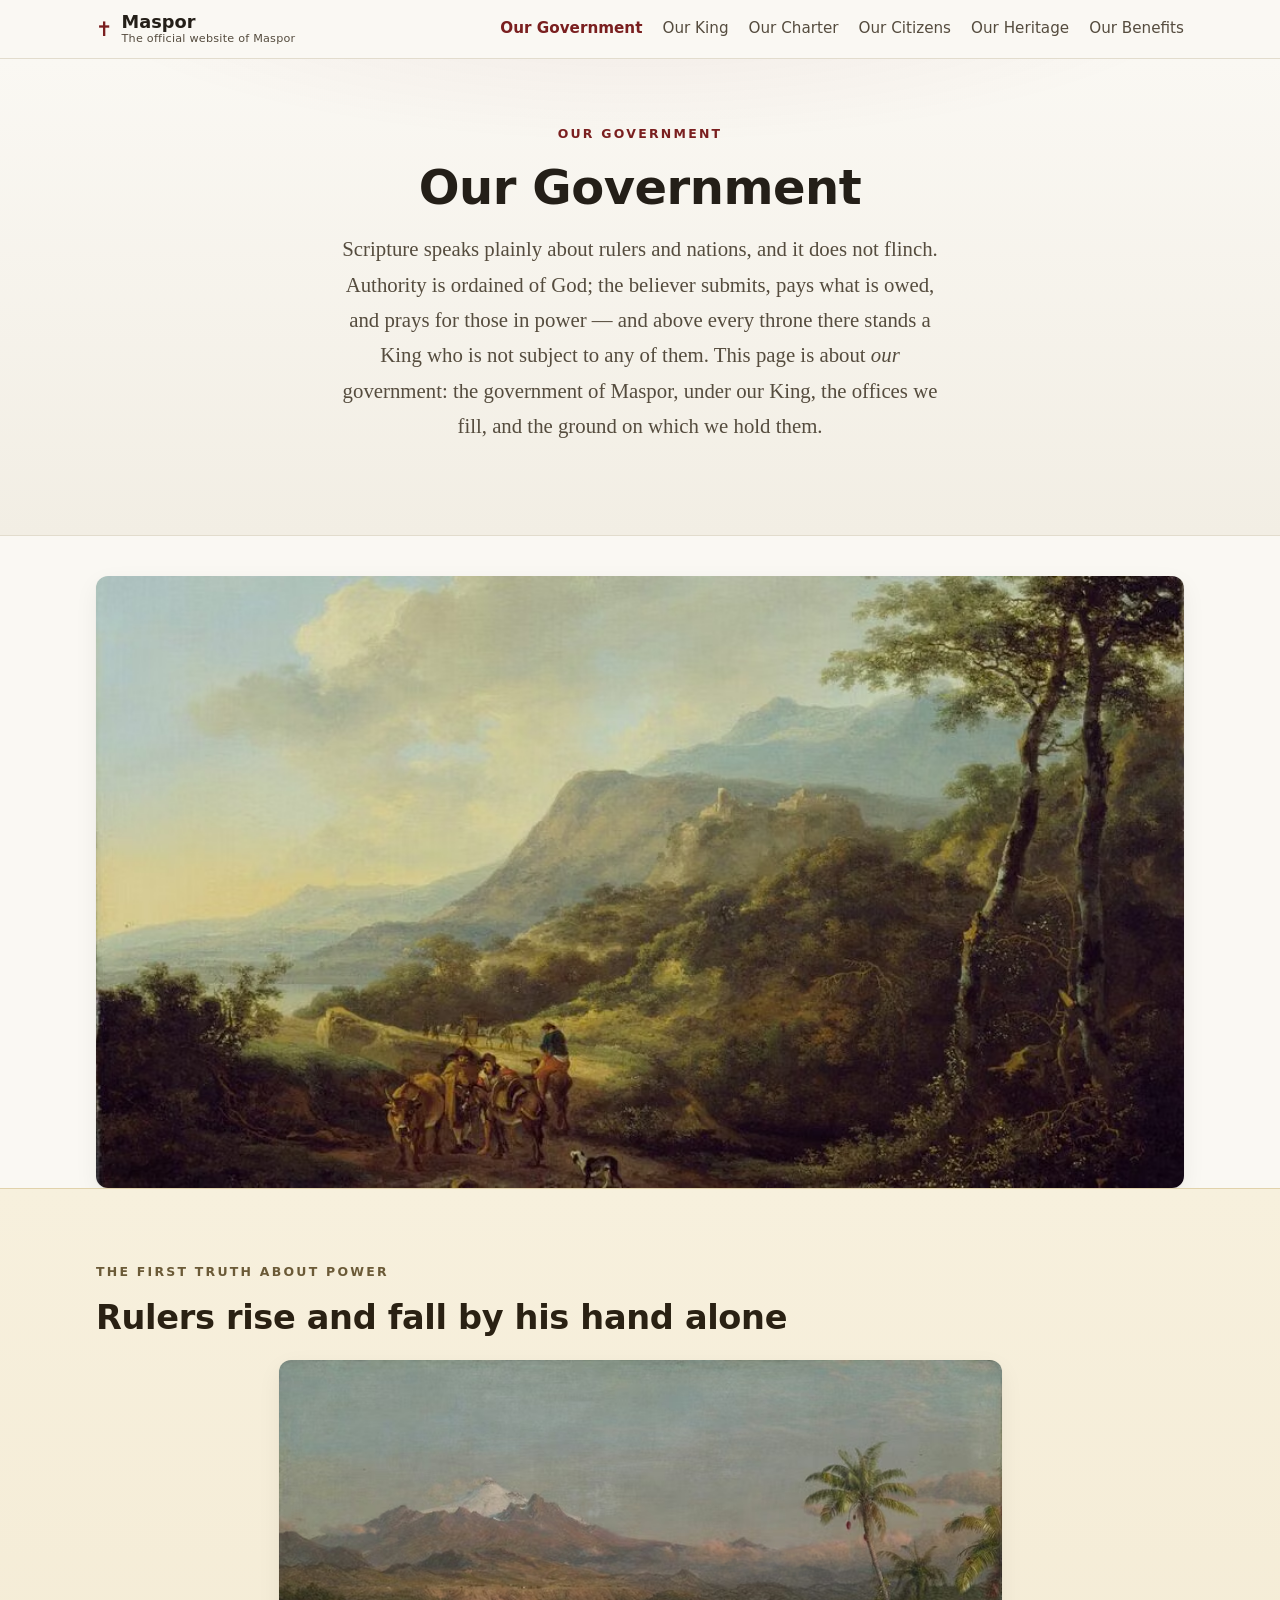
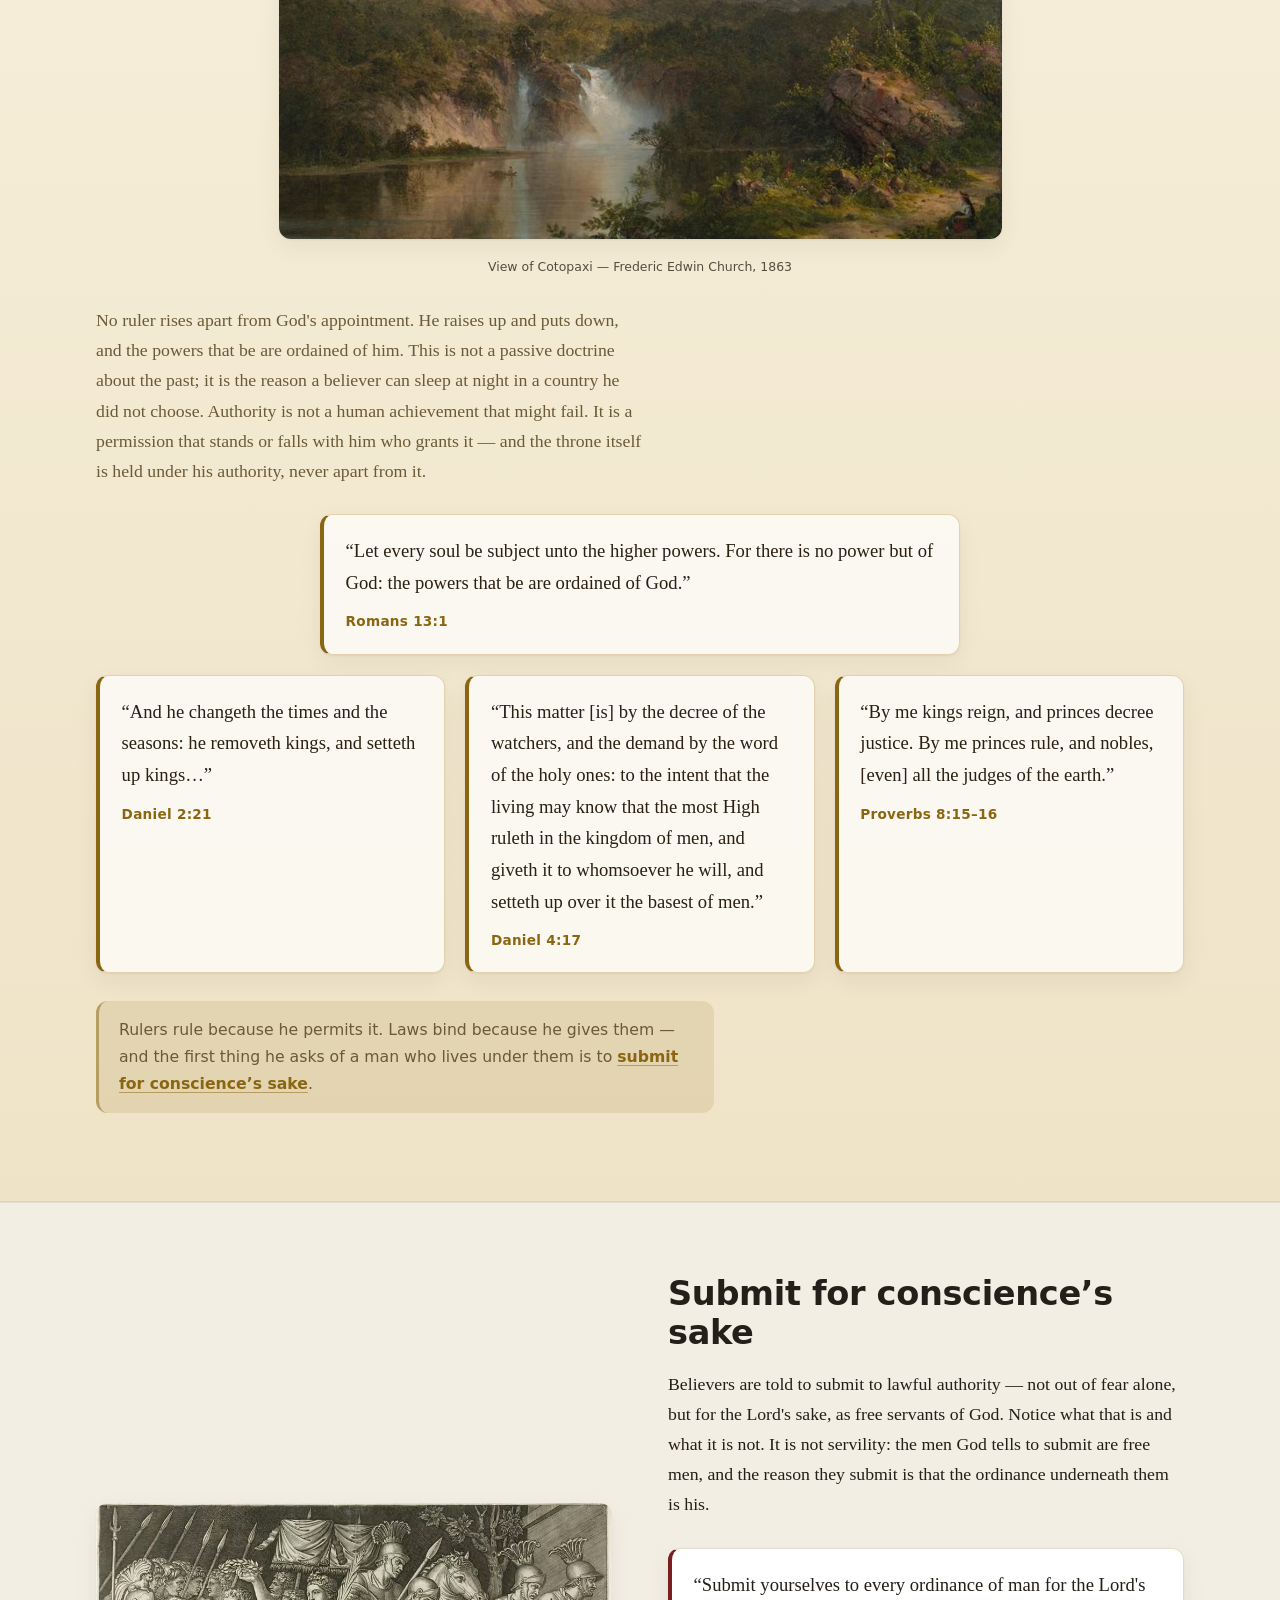
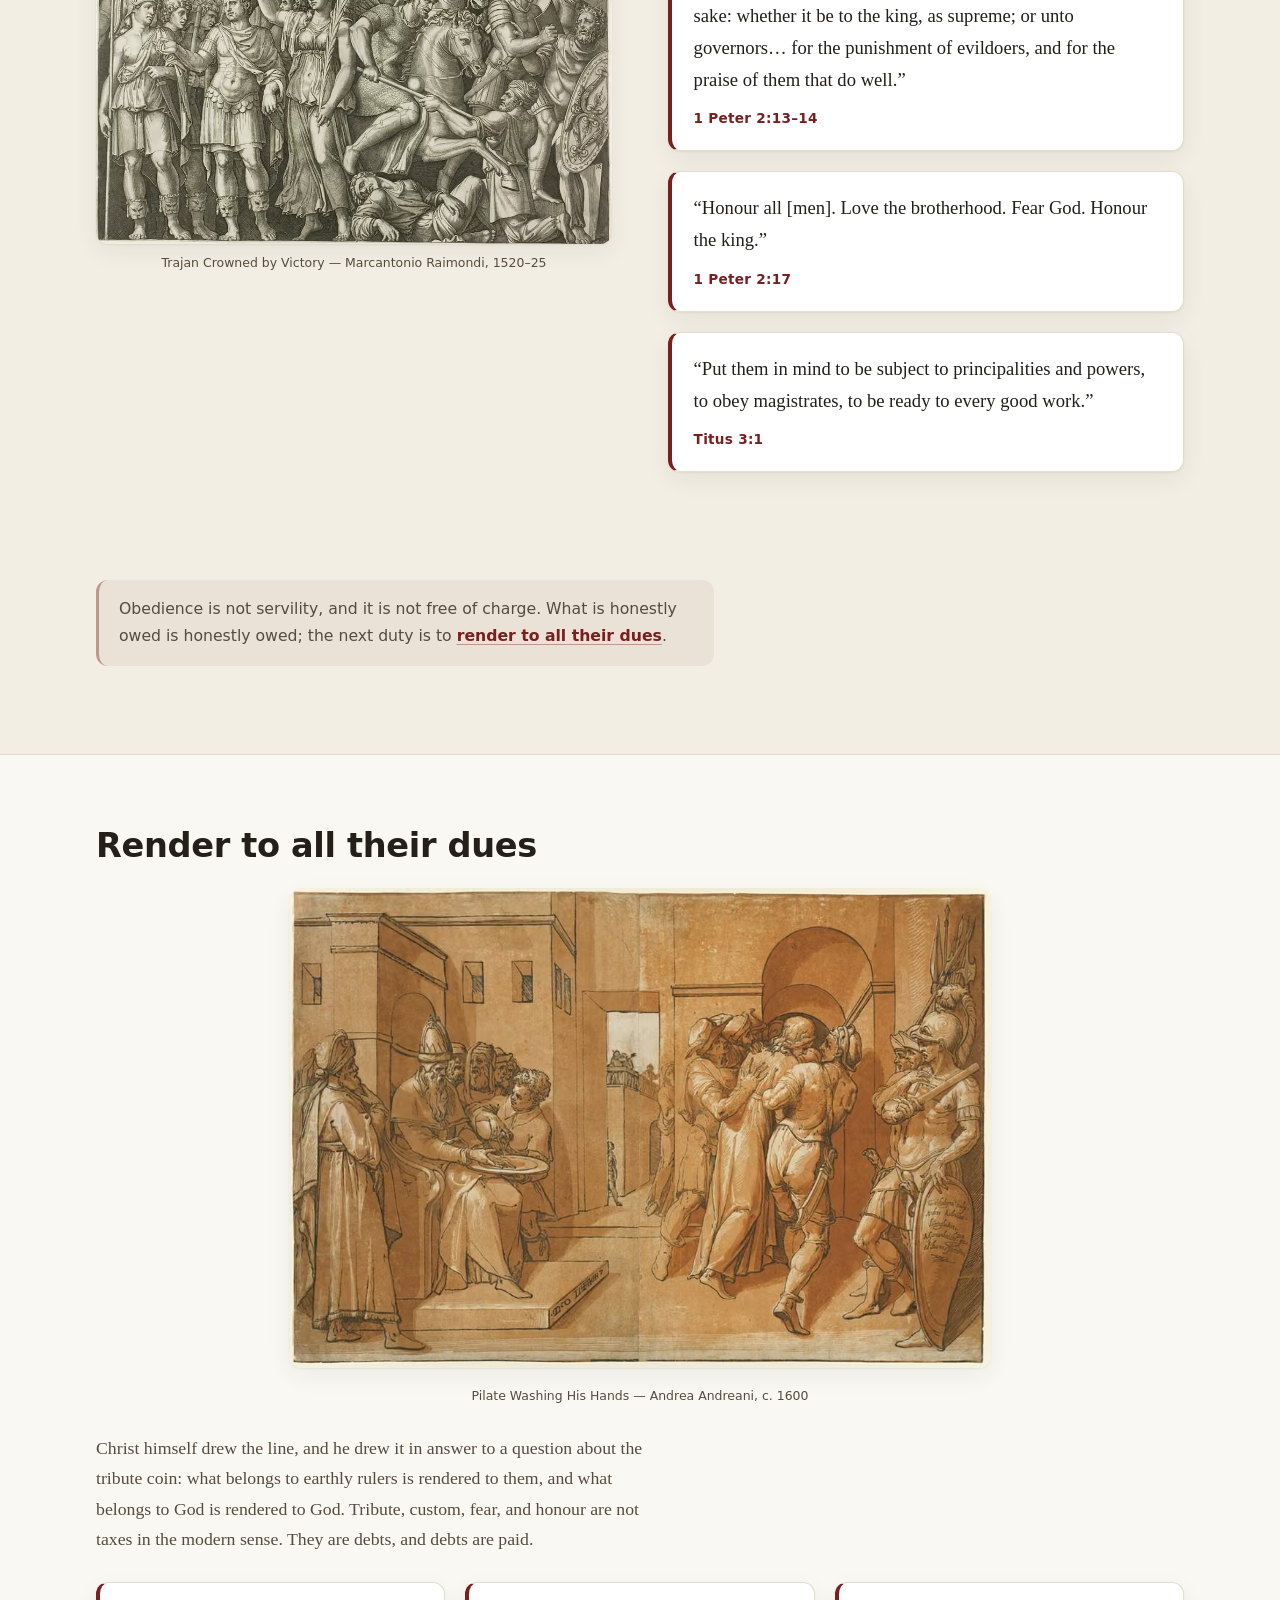
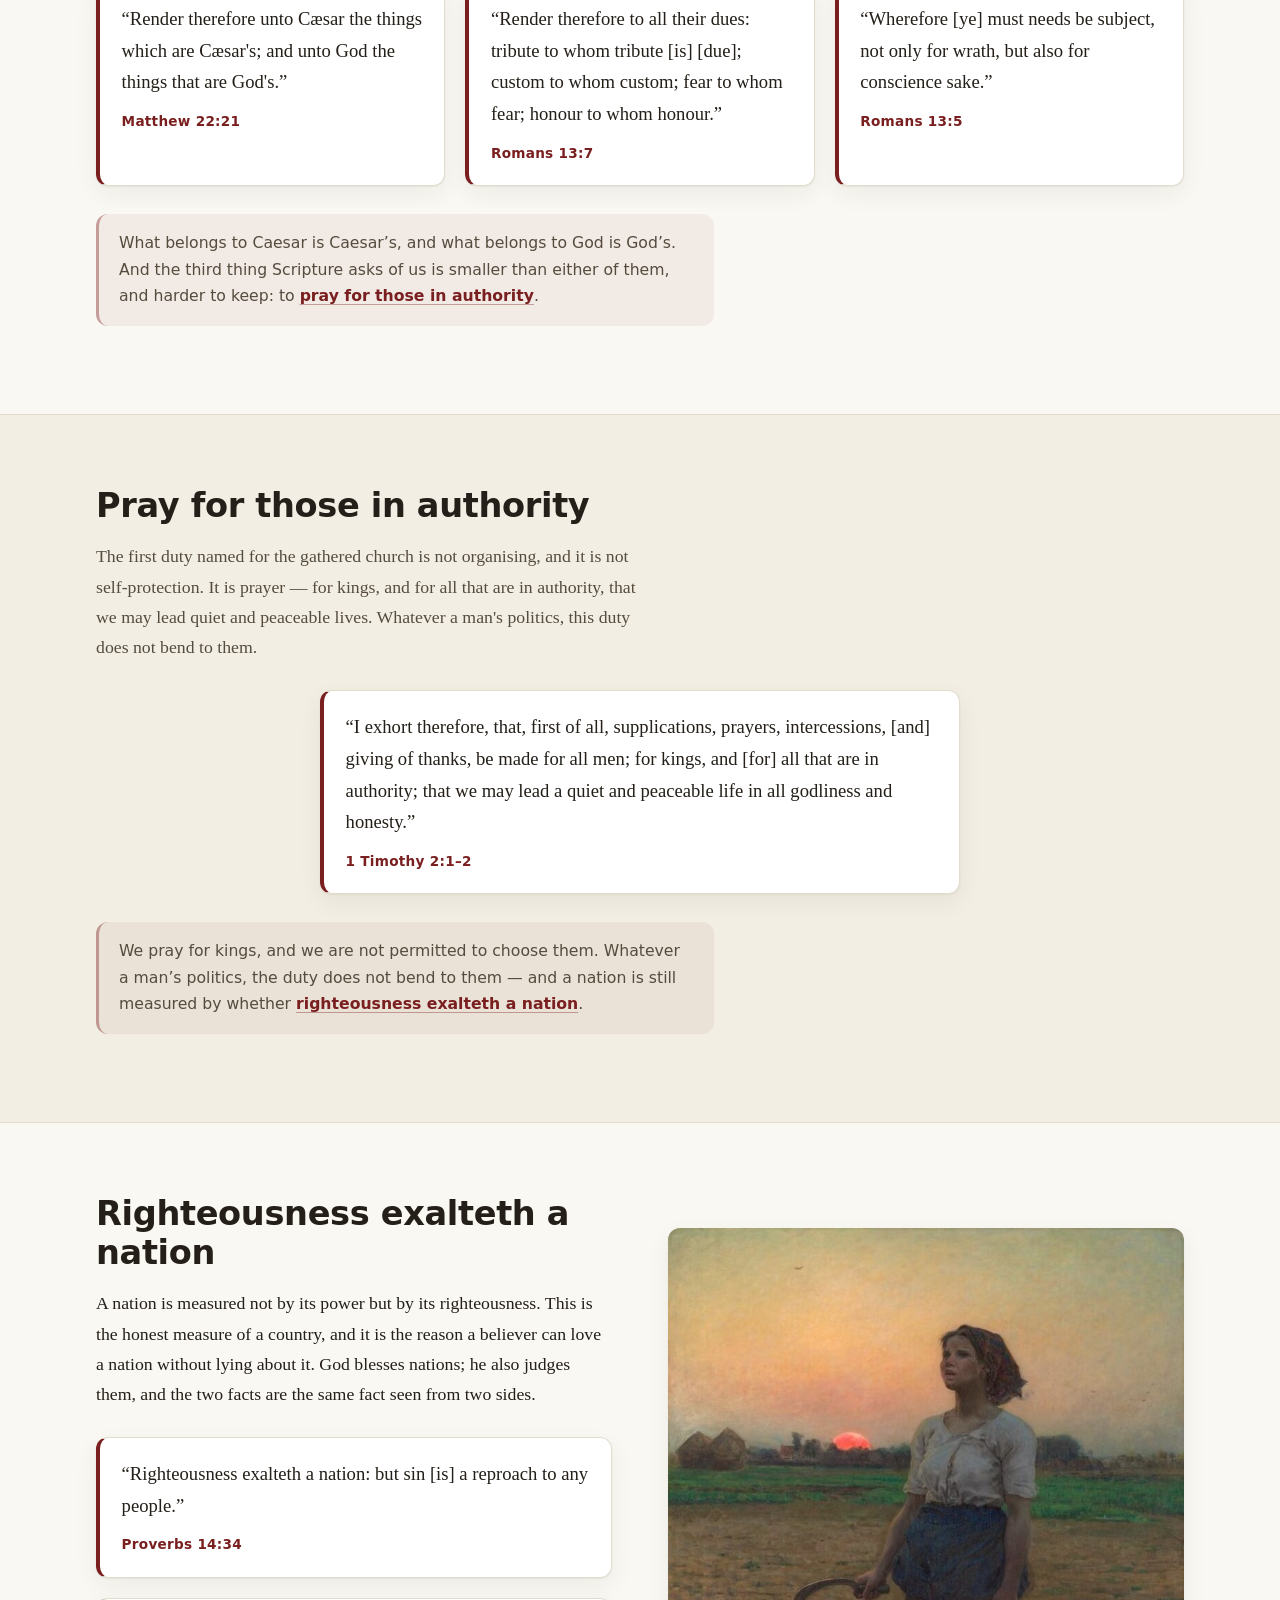
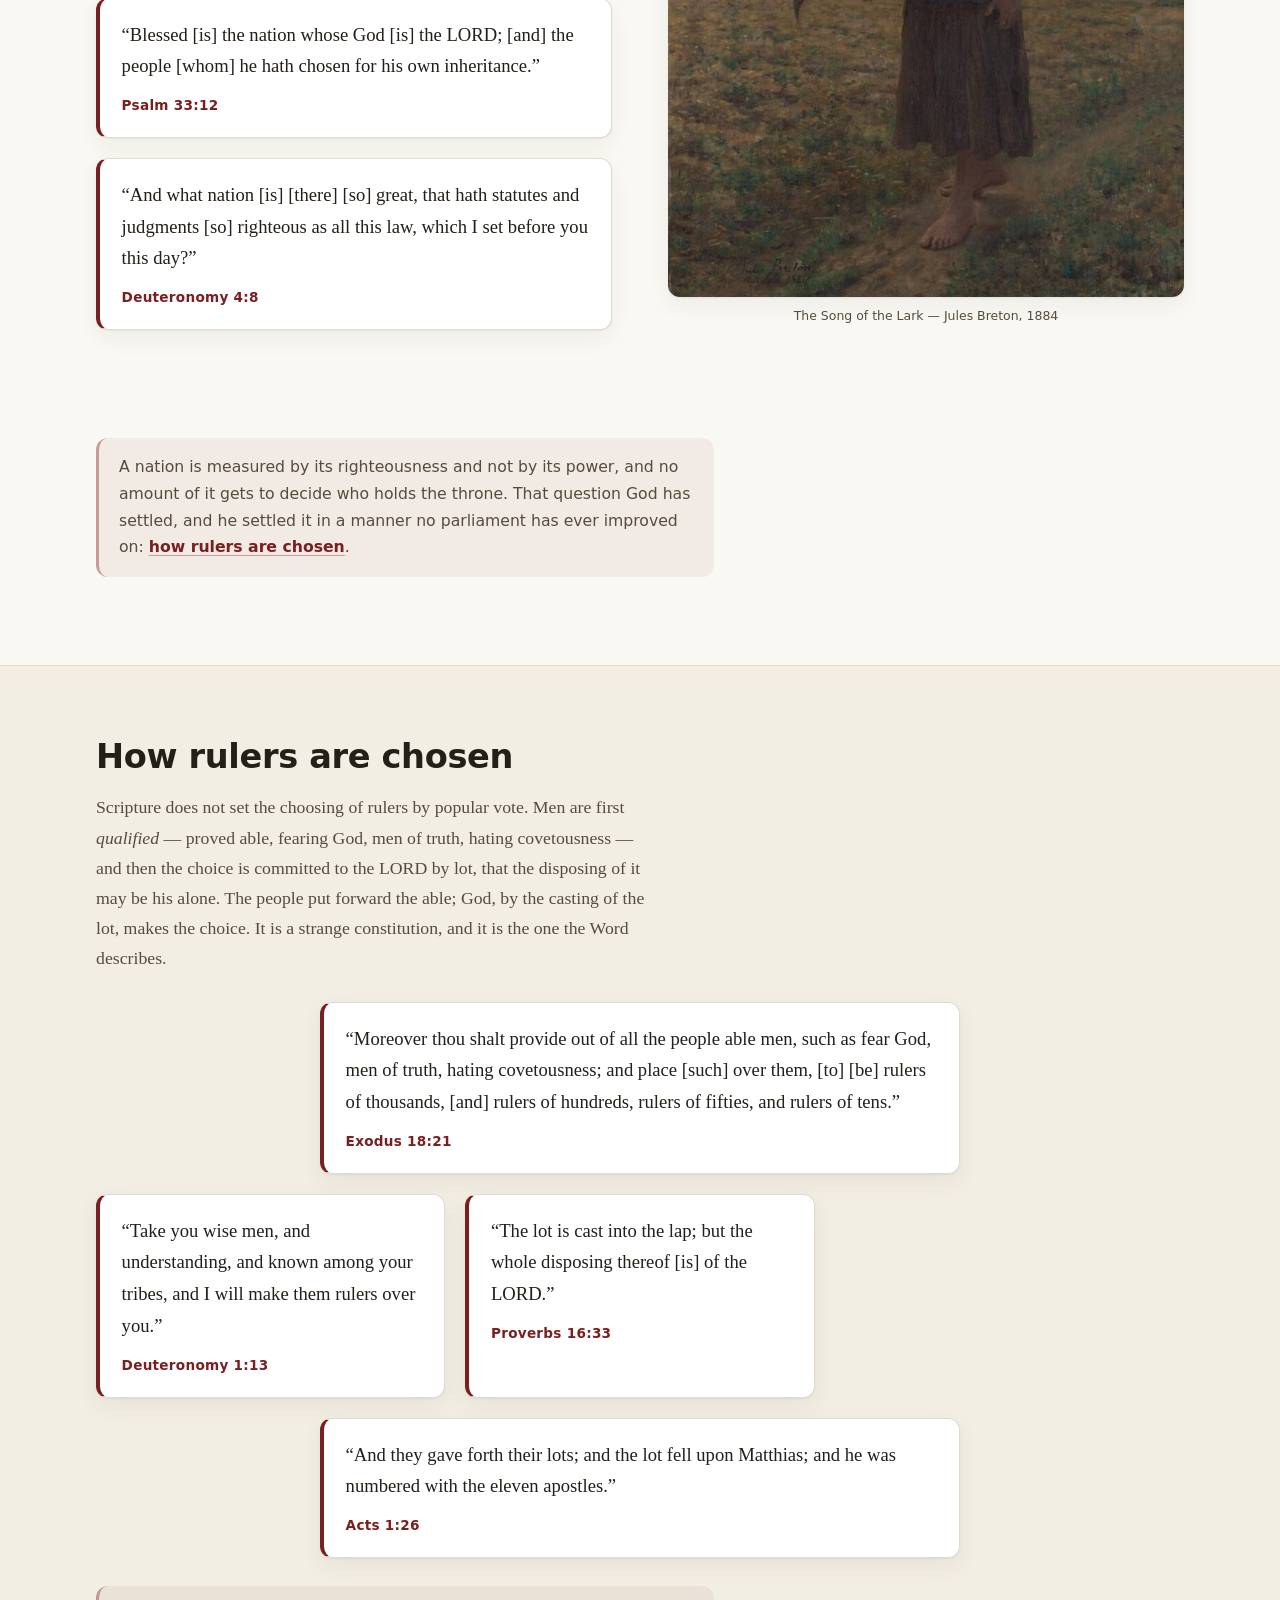
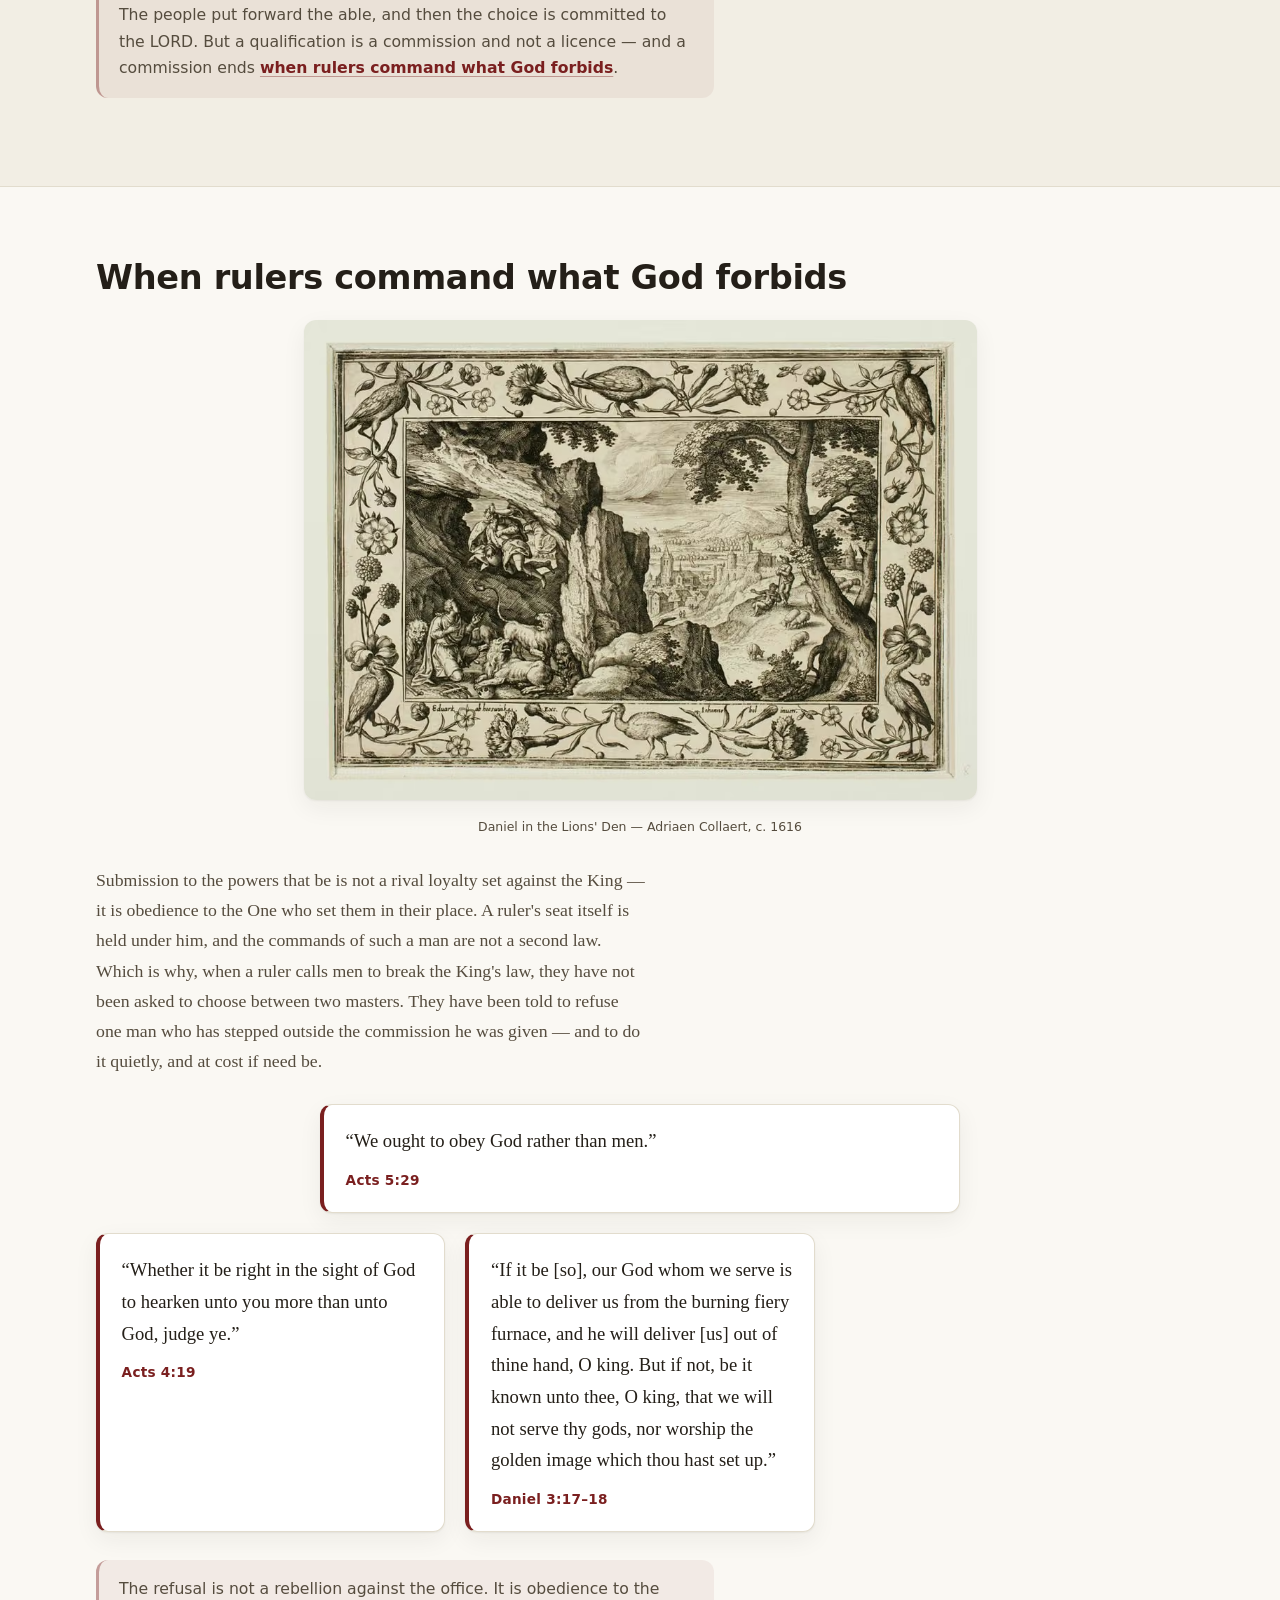
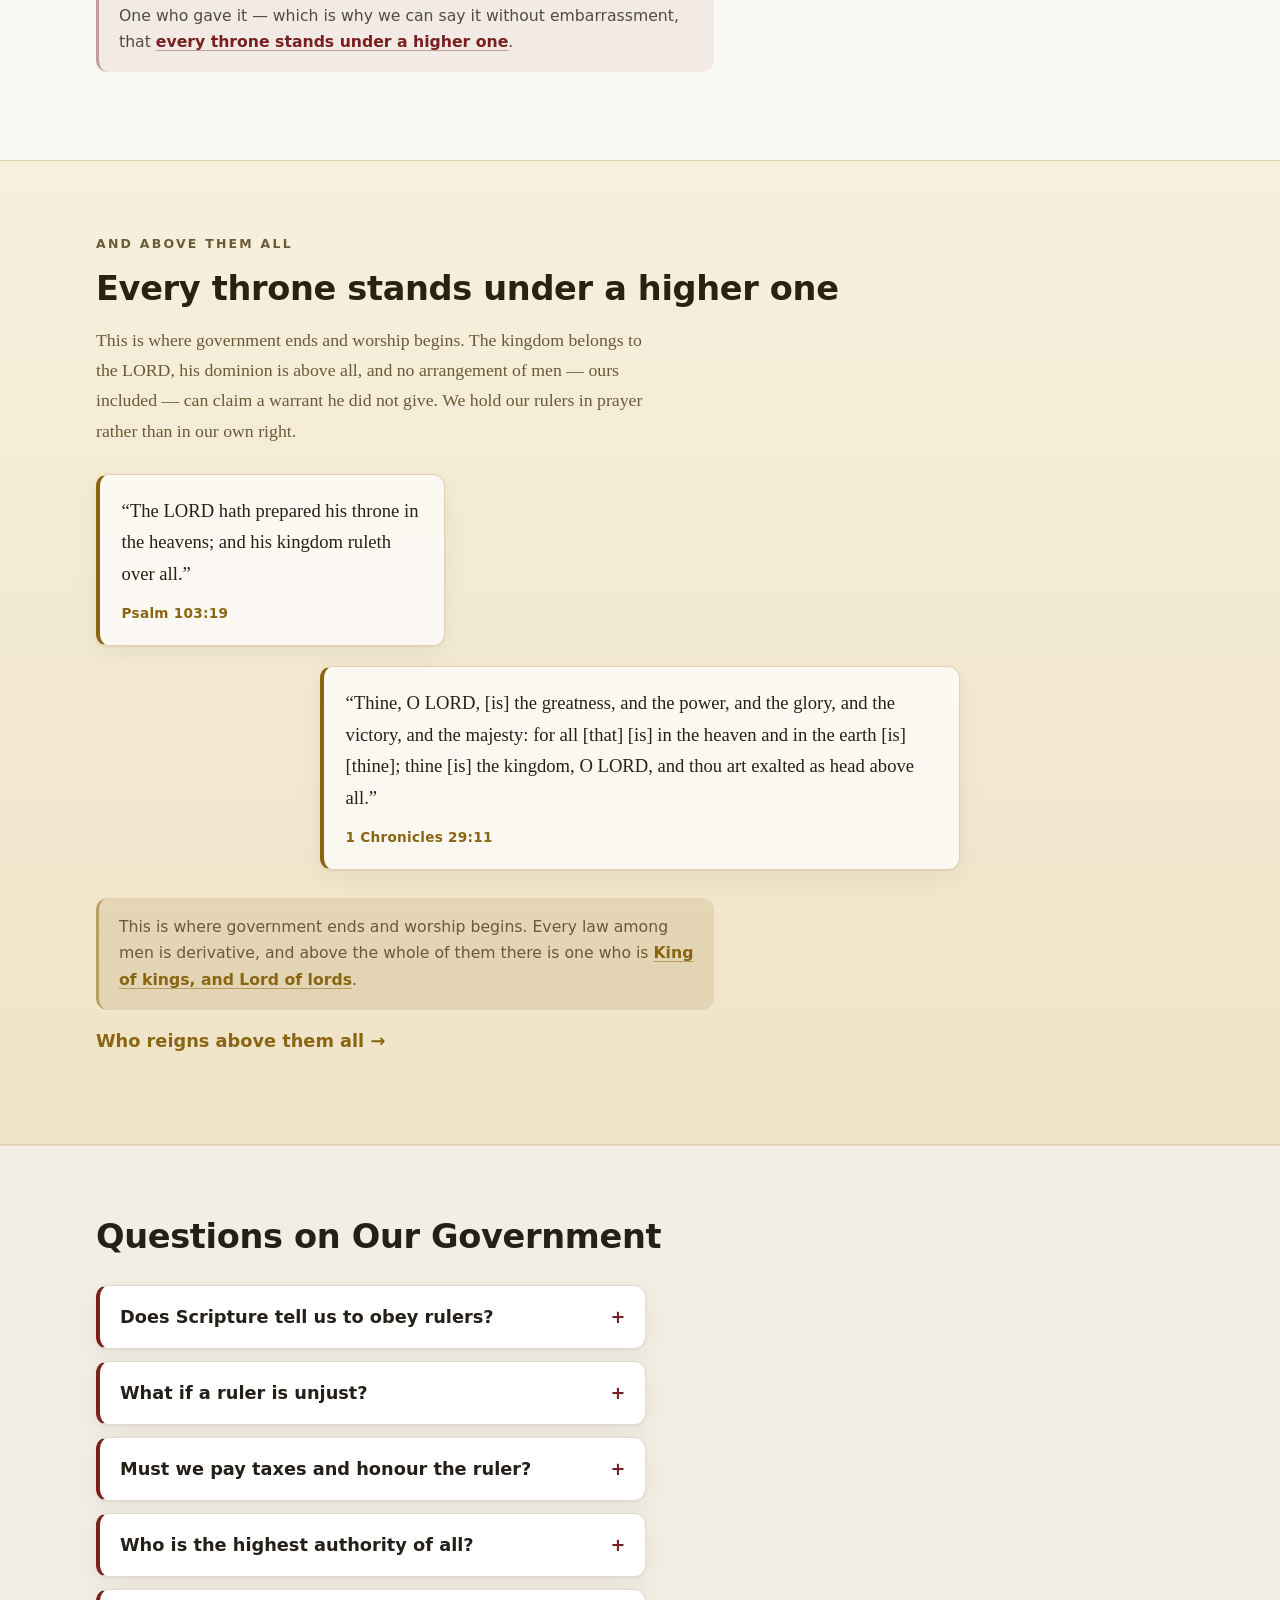
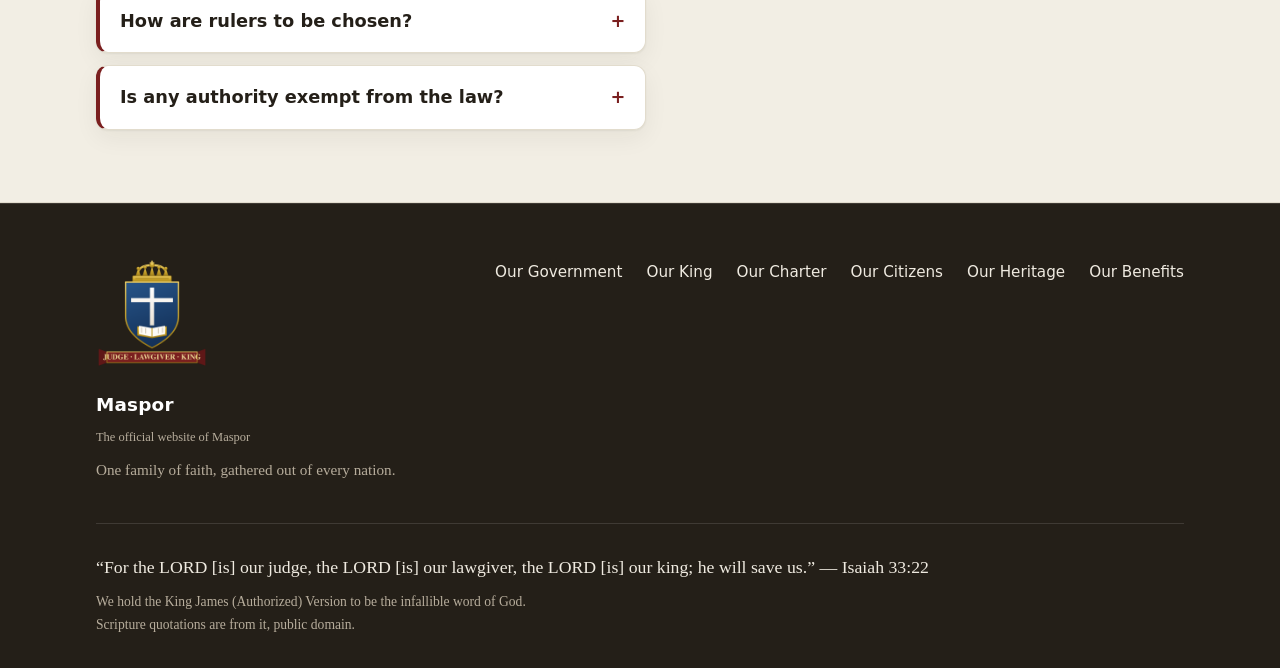
==== commit 79737899: "Switch to automatic theme based on system preference - Replace manual theme toggle with prefers-colo" ====
--- a/index.html
+++ b/index.html
@@ -39,7 +39,7 @@
           <li><a href="benefits.html">Our Benefits</a></li>
         </ul>
       </nav>
-      <button class="theme-toggle" type="button" data-theme-toggle aria-label="Switch to dark mode"></button>
+
     </div>
   </header>
 
--- a/css/style.css
+++ b/css/style.css
@@ -38,35 +38,37 @@
   --space: clamp(1rem, 2.5vw, 2rem);
 }
 
-[data-theme="dark"] {
-  color-scheme: dark;
-  --bg: #14100c;
-  --surface: #1f1a14;
-  --surface-alt: #191410;
-  --ink: #f3ede1;
-  --ink-soft: #c6bca9;
-  --accent: #e98f86;
-  --accent-soft: #f3a89f;
-  --accent-solid: #a83a33;
-  --accent-solid-hover: #bf4a42;
-  --accent-contrast: #ffffff;
-  --line: #332b21;
-  --shadow: 0 1px 2px rgba(0, 0, 0, .5), 0 10px 28px rgba(0, 0, 0, .45);
-  --header-bg: rgba(20, 16, 12, .9);
-  --field-bg: #100c09;
-  --accent-tint: rgba(233, 143, 134, .16);
-  --note-bg: rgba(233, 143, 134, .12);
-  --note-rule: rgba(233, 143, 134, .5);
-  --royal-bg-1: #1e1811;
-  --royal-bg-2: #251d13;
-  --royal-glow: rgba(217, 180, 74, .22);
-  --royal-line: #3a3226;
-  --royal-fg: #f4efe3;
-  --royal-muted: #cfc6b4;
-  --royal-gold: #d9b44a;
-  --royal-surface: rgba(255, 255, 255, .05);
-  --royal-note: rgba(217, 180, 74, .14);
-  --royal-note-rule: rgba(217, 180, 74, .5);
+@media (prefers-color-scheme: dark) {
+  :root {
+    color-scheme: dark;
+    --bg: #14100c;
+    --surface: #1f1a14;
+    --surface-alt: #191410;
+    --ink: #f3ede1;
+    --ink-soft: #c6bca9;
+    --accent: #e98f86;
+    --accent-soft: #f3a89f;
+    --accent-solid: #a83a33;
+    --accent-solid-hover: #bf4a42;
+    --accent-contrast: #ffffff;
+    --line: #332b21;
+    --shadow: 0 1px 2px rgba(0, 0, 0, .5), 0 10px 28px rgba(0, 0, 0, .45);
+    --header-bg: rgba(20, 16, 12, .9);
+    --field-bg: #100c09;
+    --accent-tint: rgba(233, 143, 134, .16);
+    --note-bg: rgba(233, 143, 134, .12);
+    --note-rule: rgba(233, 143, 134, .5);
+    --royal-bg-1: #1e1811;
+    --royal-bg-2: #251d13;
+    --royal-glow: rgba(217, 180, 74, .22);
+    --royal-line: #3a3226;
+    --royal-fg: #f4efe3;
+    --royal-muted: #cfc6b4;
+    --royal-gold: #d9b44a;
+    --royal-surface: rgba(255, 255, 255, .05);
+    --royal-note: rgba(217, 180, 74, .14);
+    --royal-note-rule: rgba(217, 180, 74, .5);
+  }
 }
 
 *,
@@ -233,35 +235,8 @@
   text-decoration: underline;
 }
 
-/* Theme toggle */
 .theme-toggle {
-  display: inline-flex;
-  align-items: center;
-  justify-content: center;
-  width: 2.25rem;
-  height: 2.25rem;
-  padding: 0;
-  border: 1px solid var(--line);
-  border-radius: 999px;
-  background: var(--surface);
-  color: var(--ink);
-  cursor: pointer;
-  font-size: 1rem;
-  line-height: 1;
-  flex: none;
-  transition: background-color .15s ease, border-color .15s ease;
-}
-
-.theme-toggle:hover {
-  background: var(--surface-alt);
-}
-
-.theme-toggle::before {
-  content: "\1F319 ";
-}
-
-[data-theme="dark"] .theme-toggle::before {
-  content: "\2600";
+  display: none;
 }
 
 /* Eyebrow + call to action */
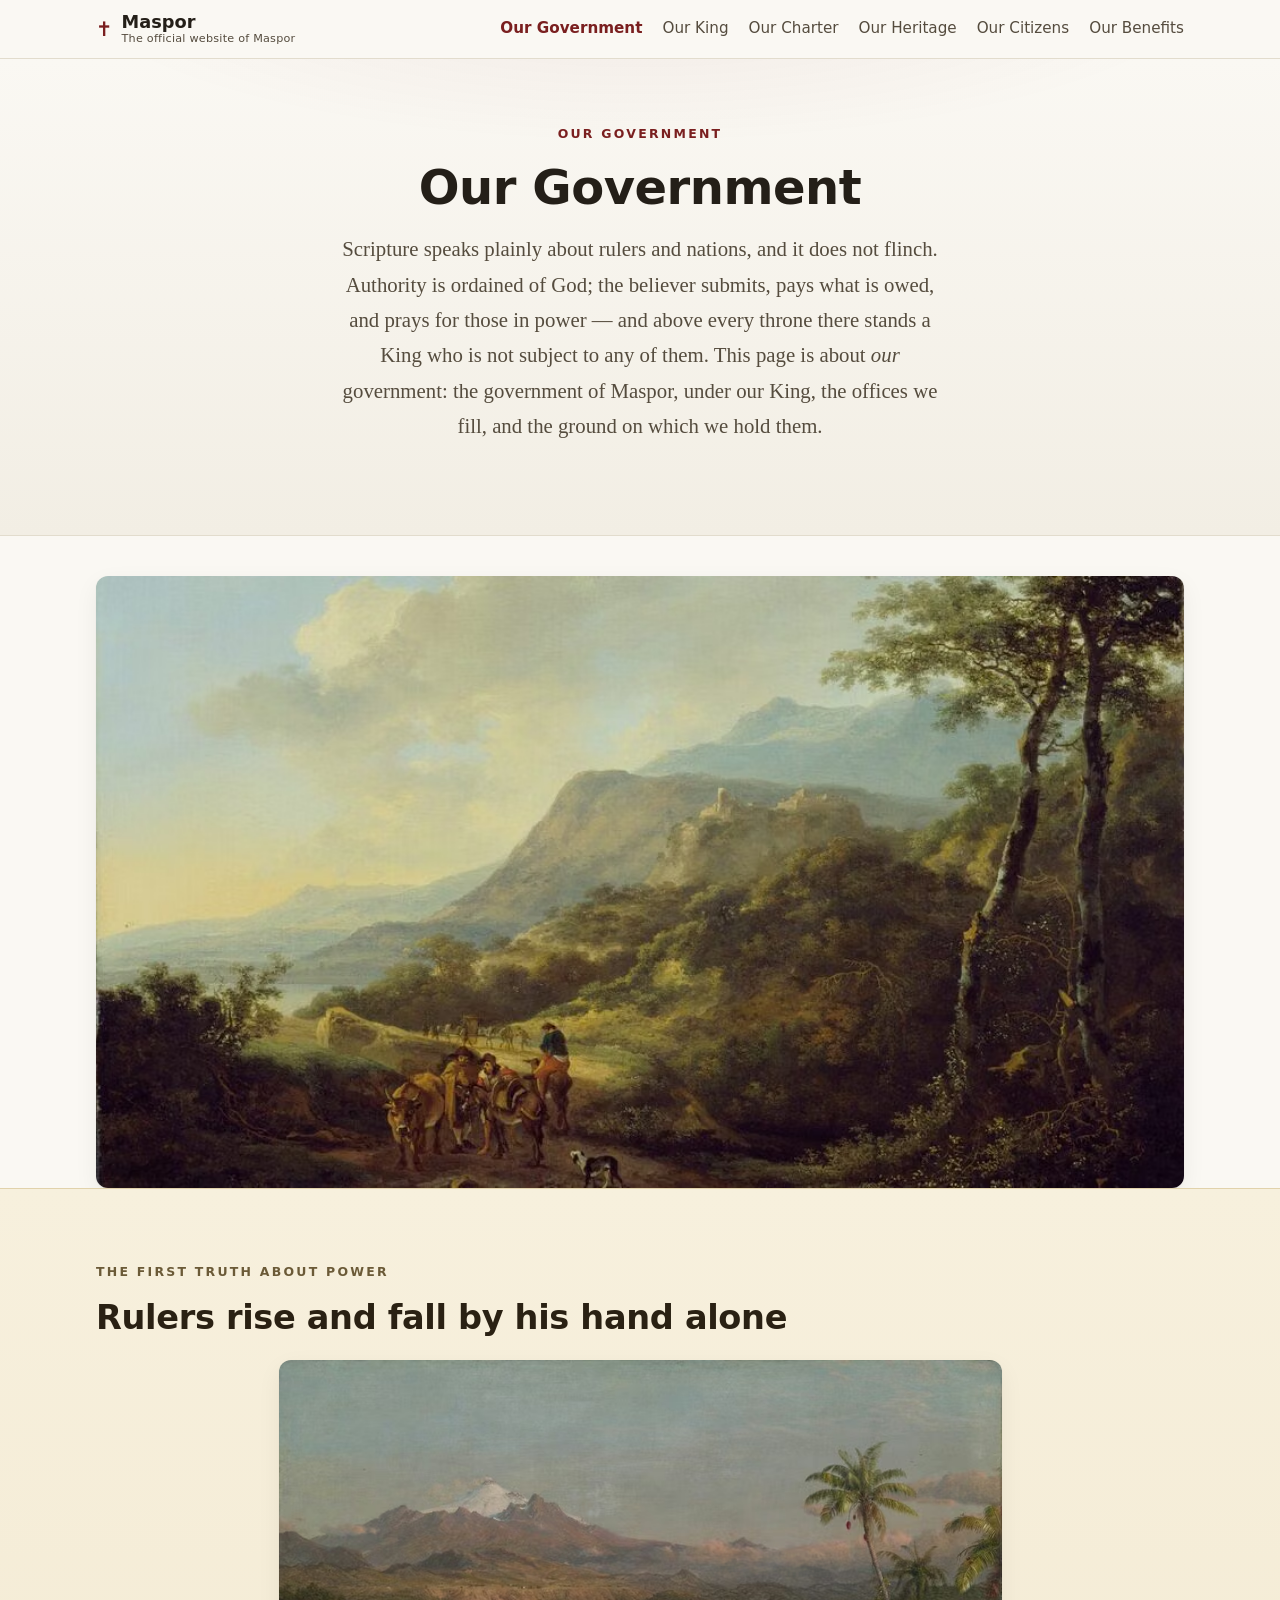
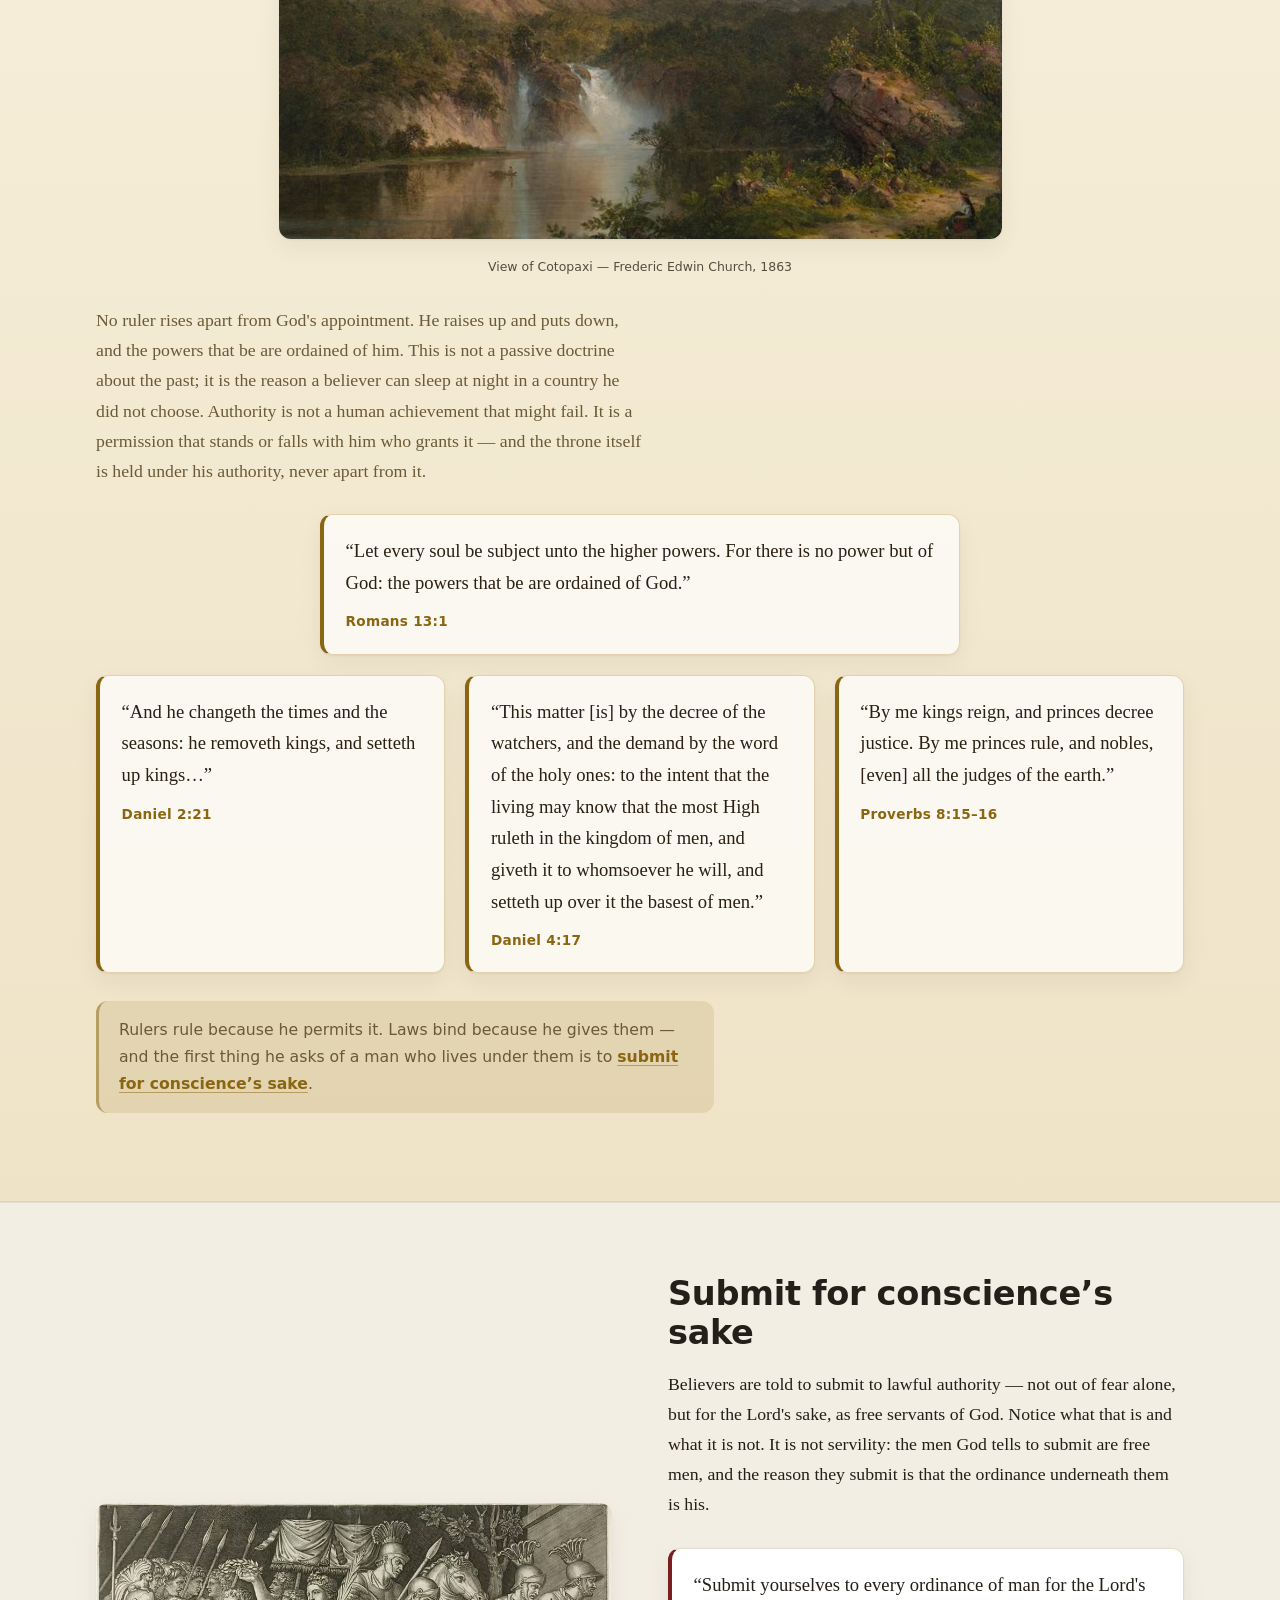
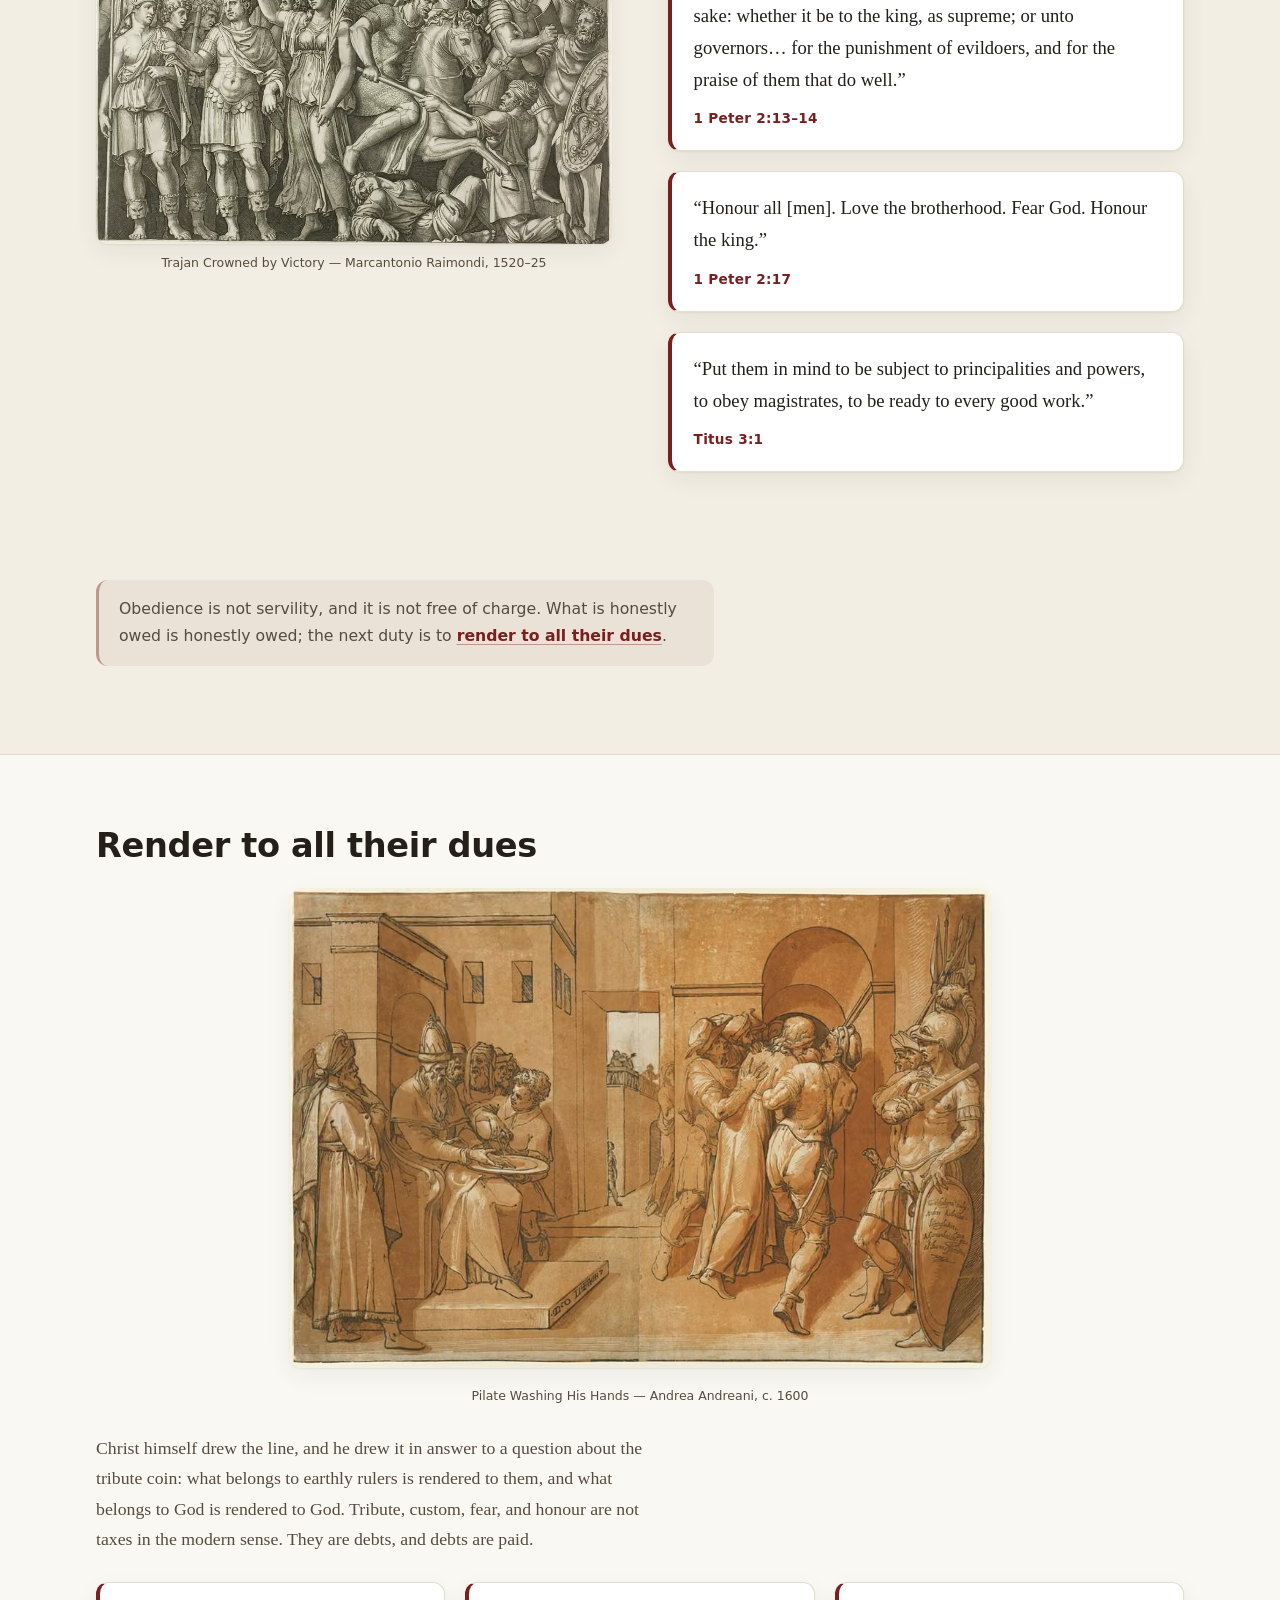
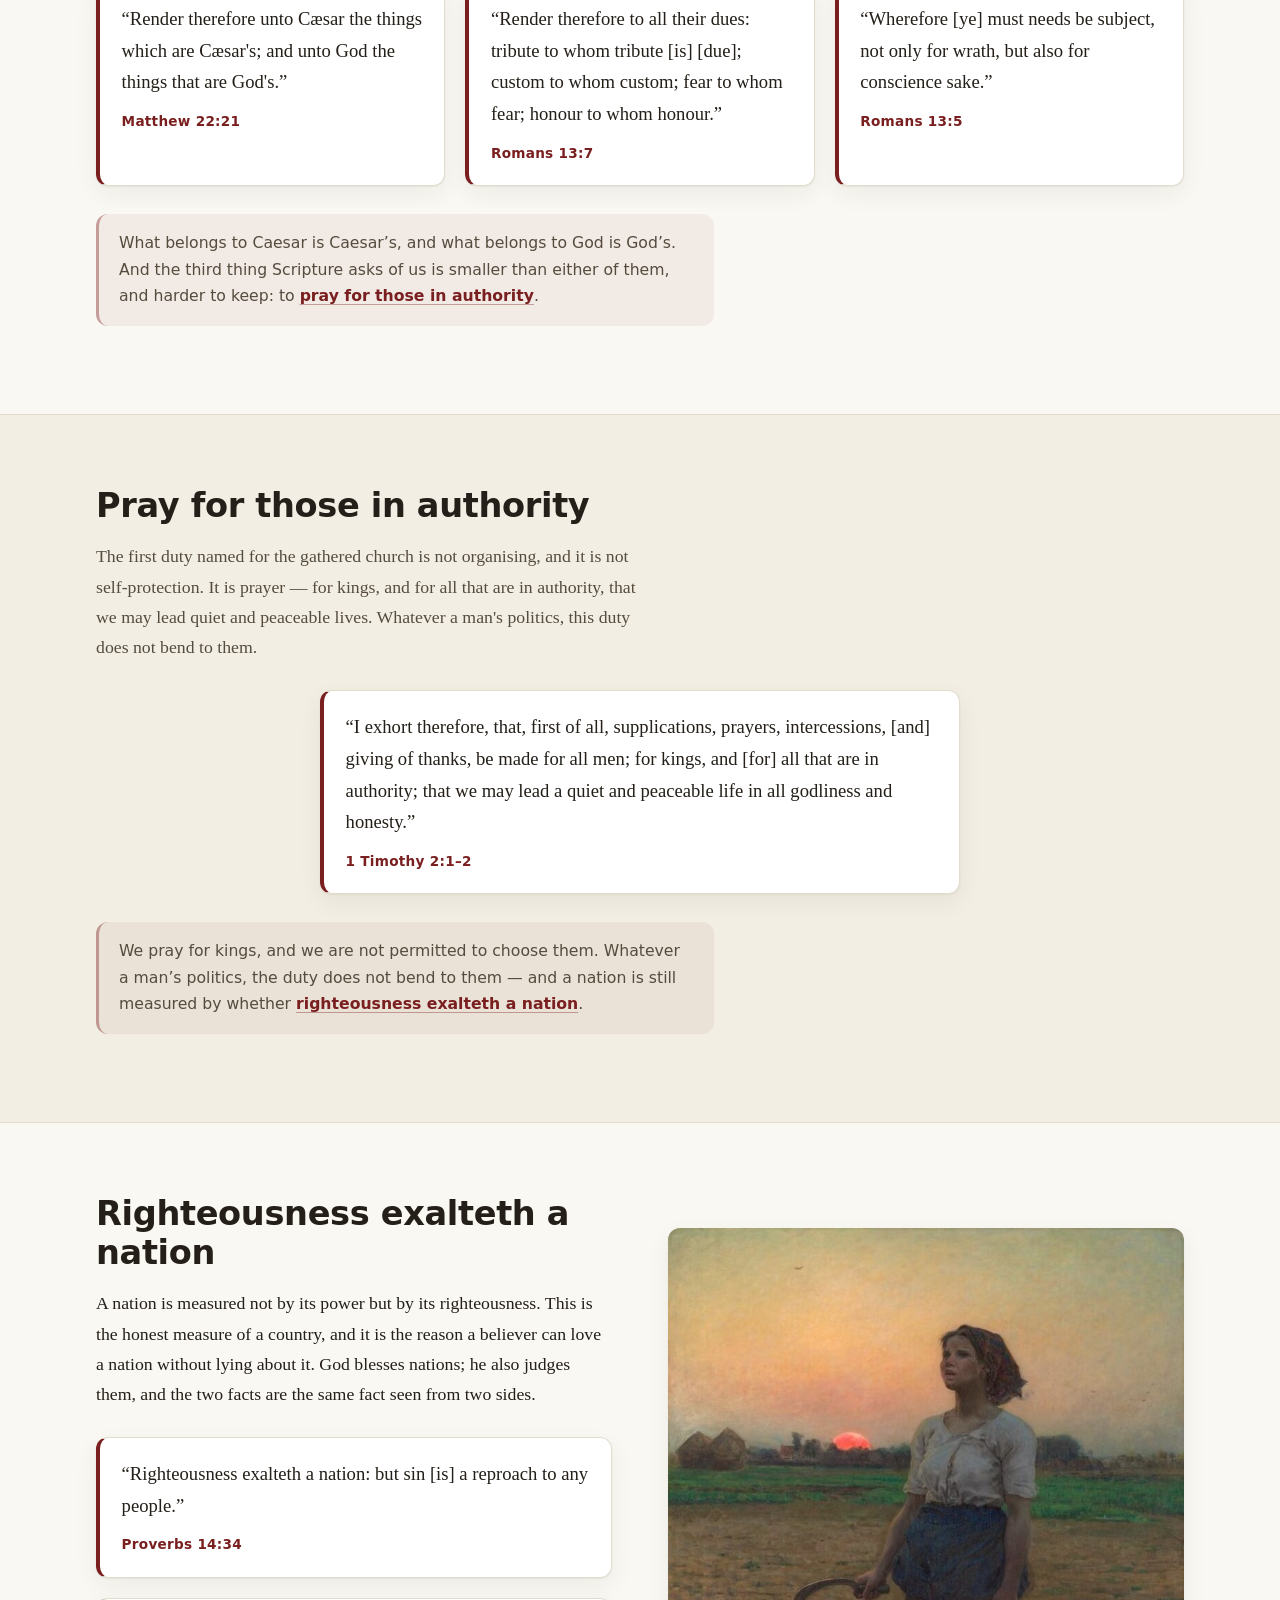
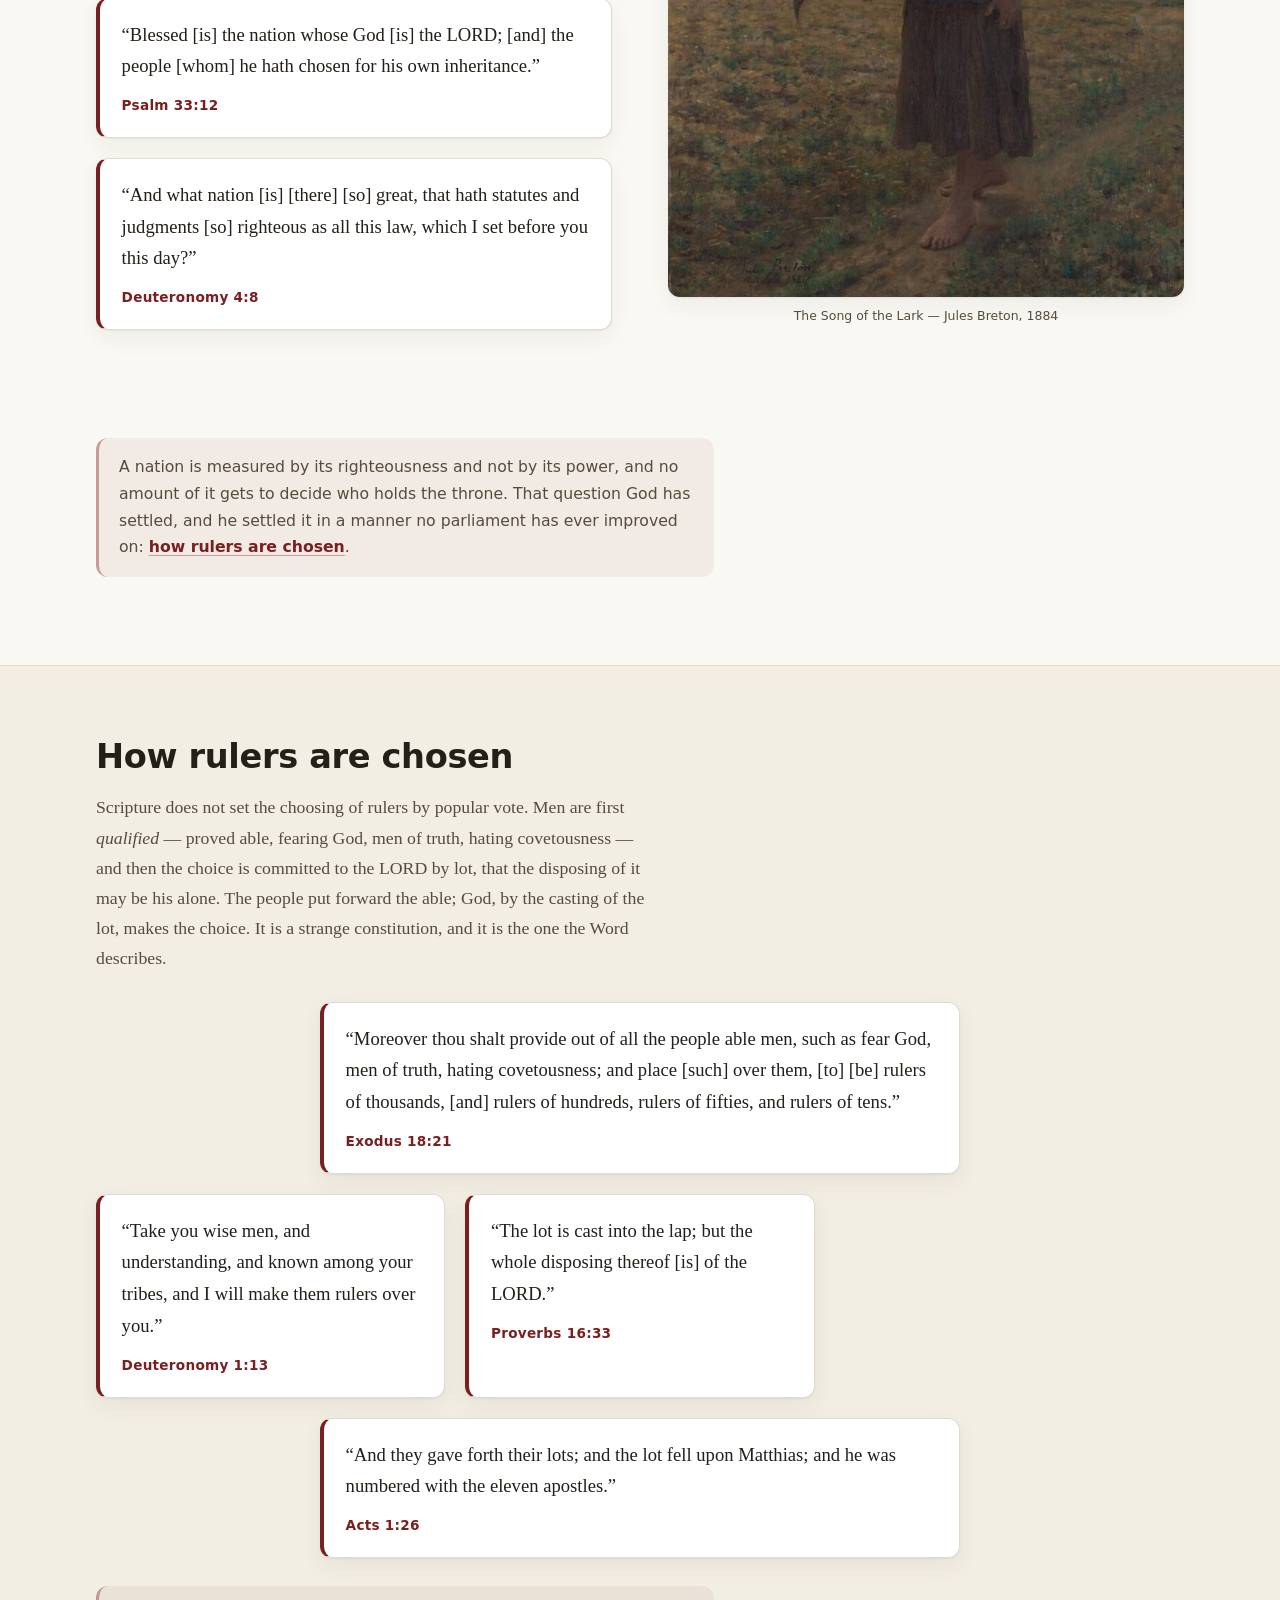
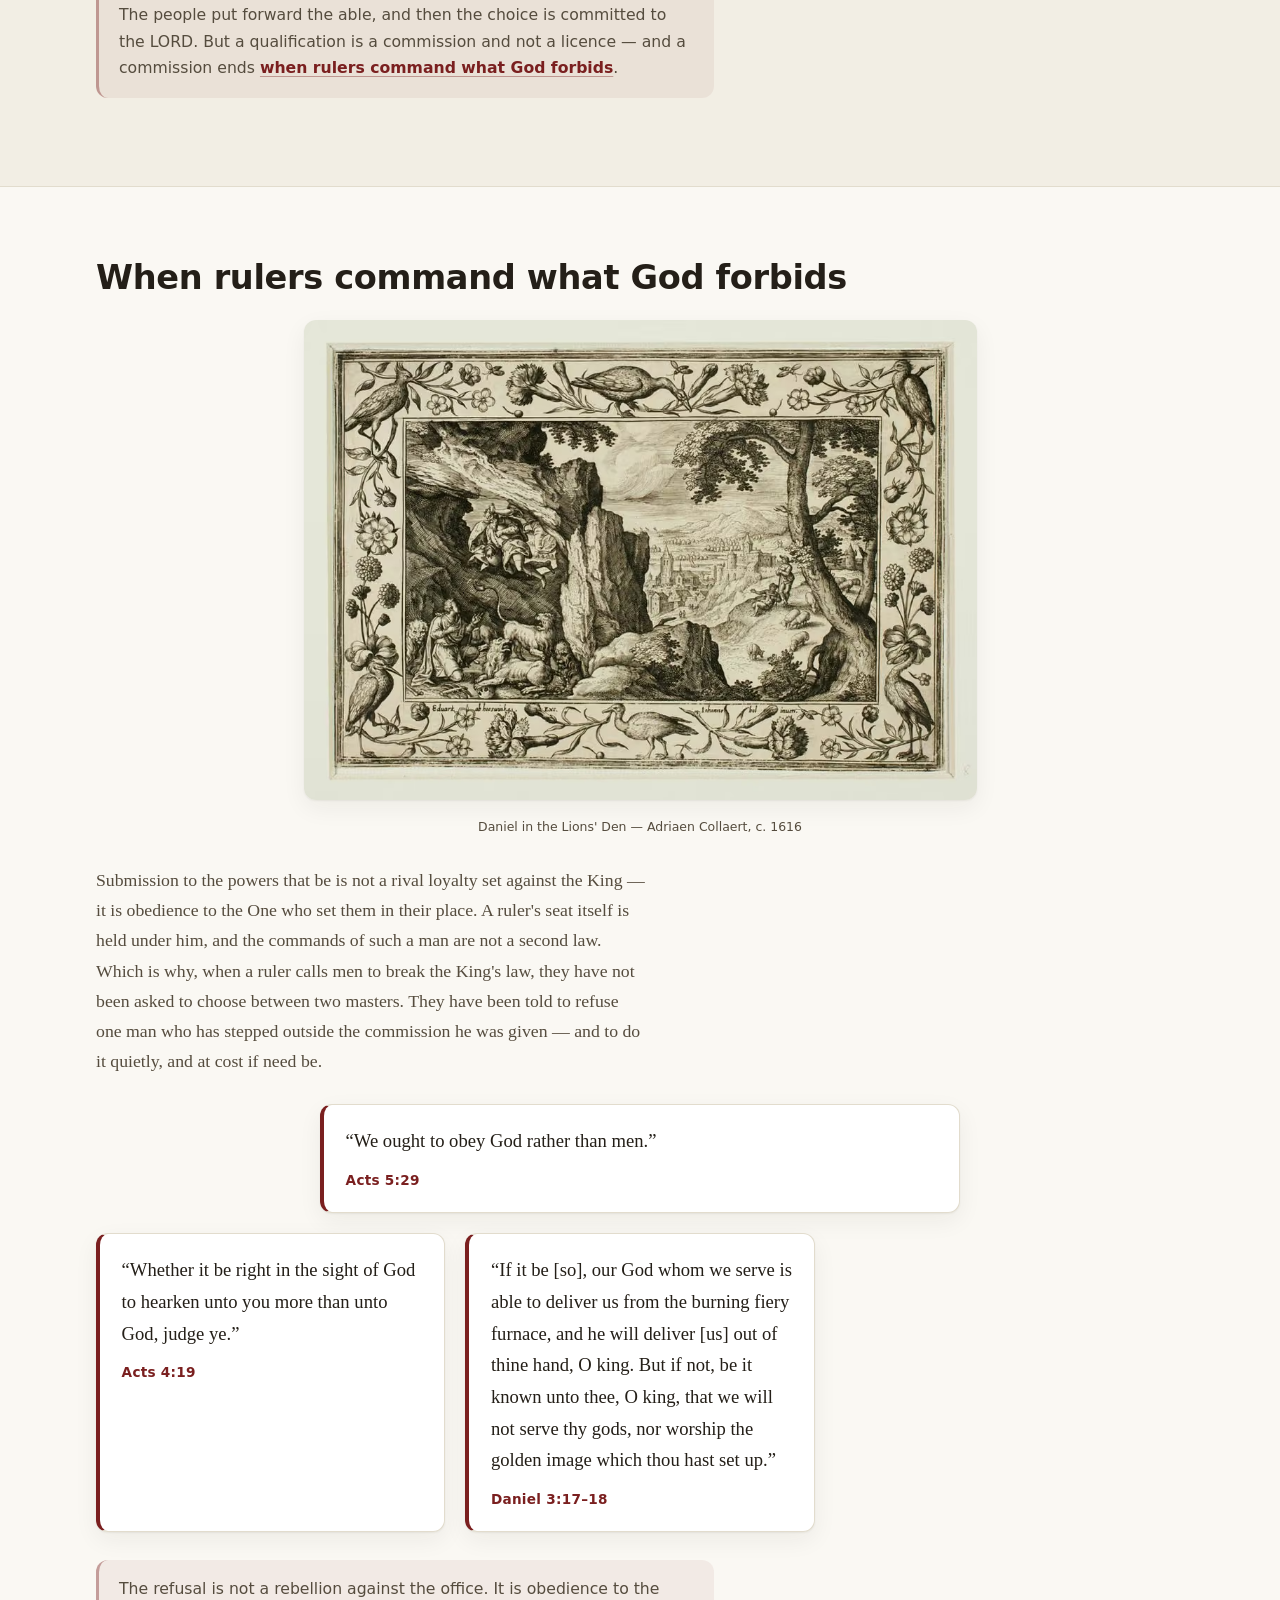
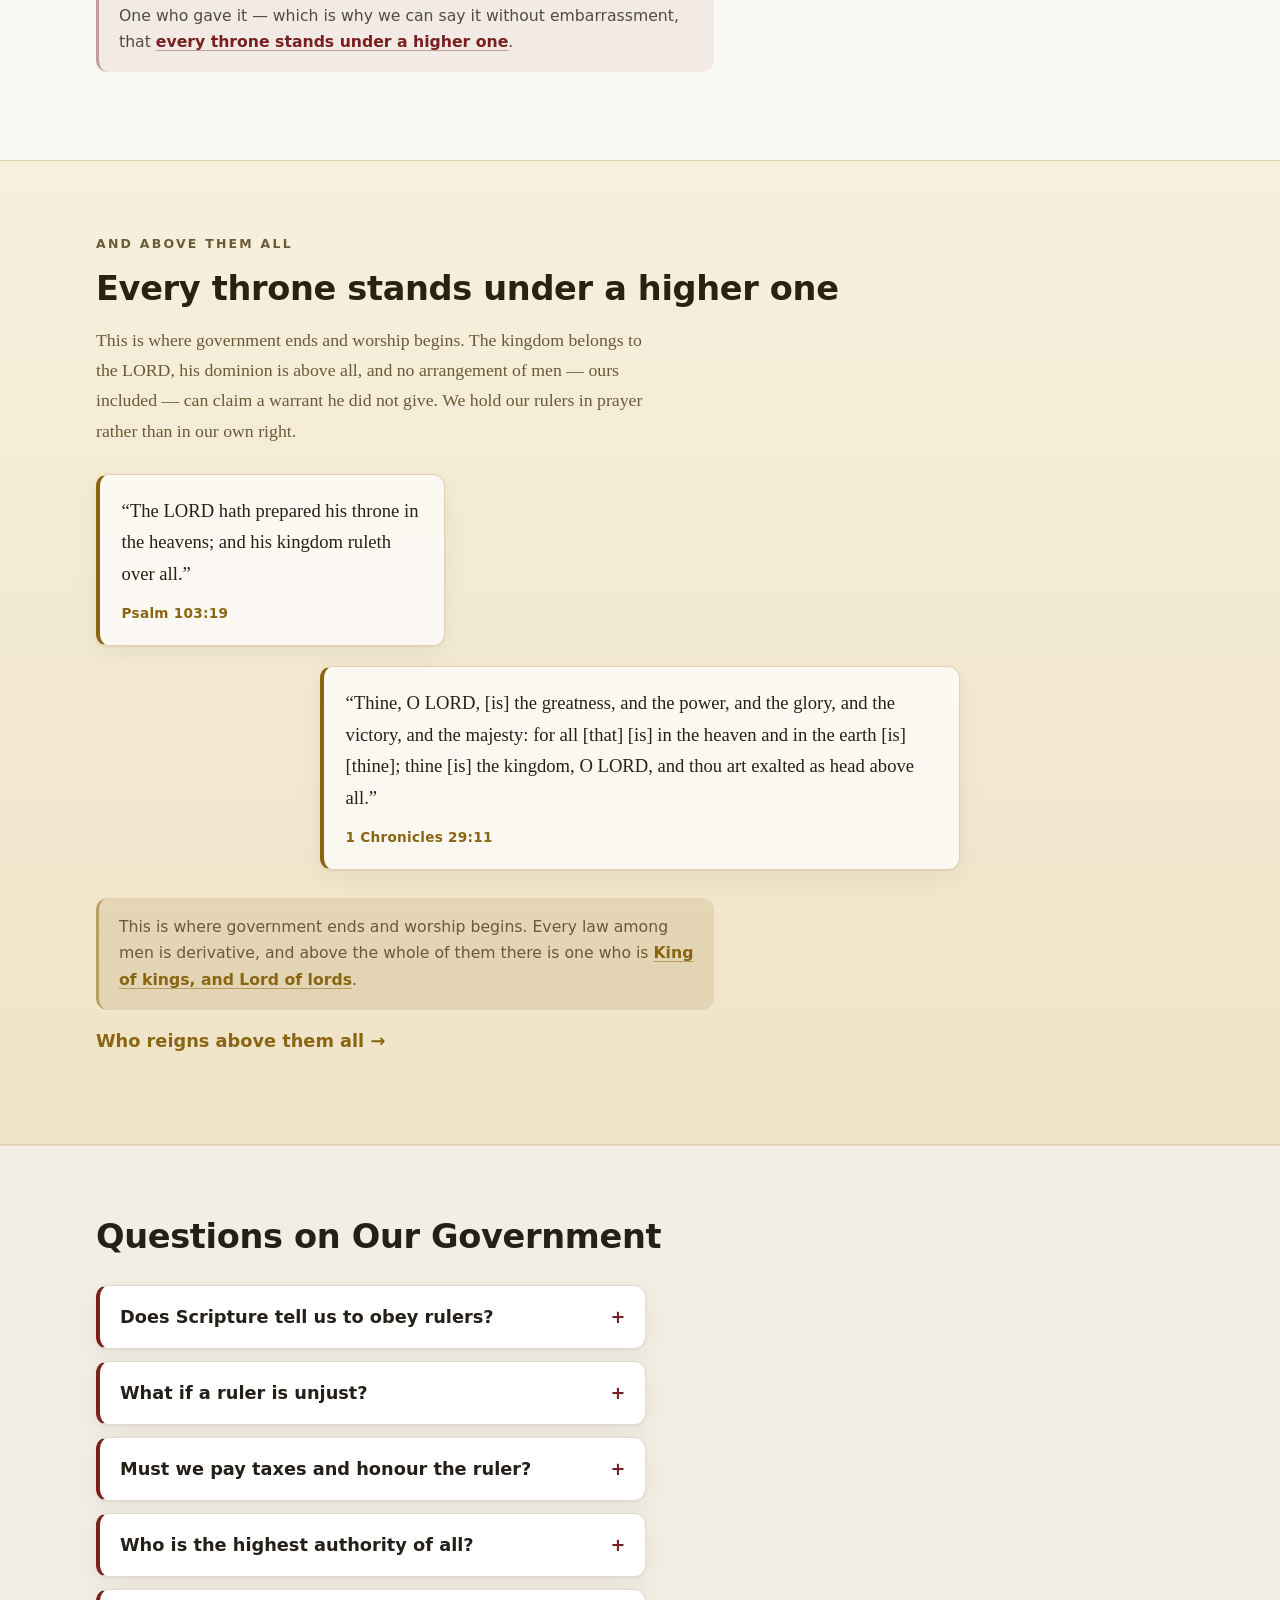
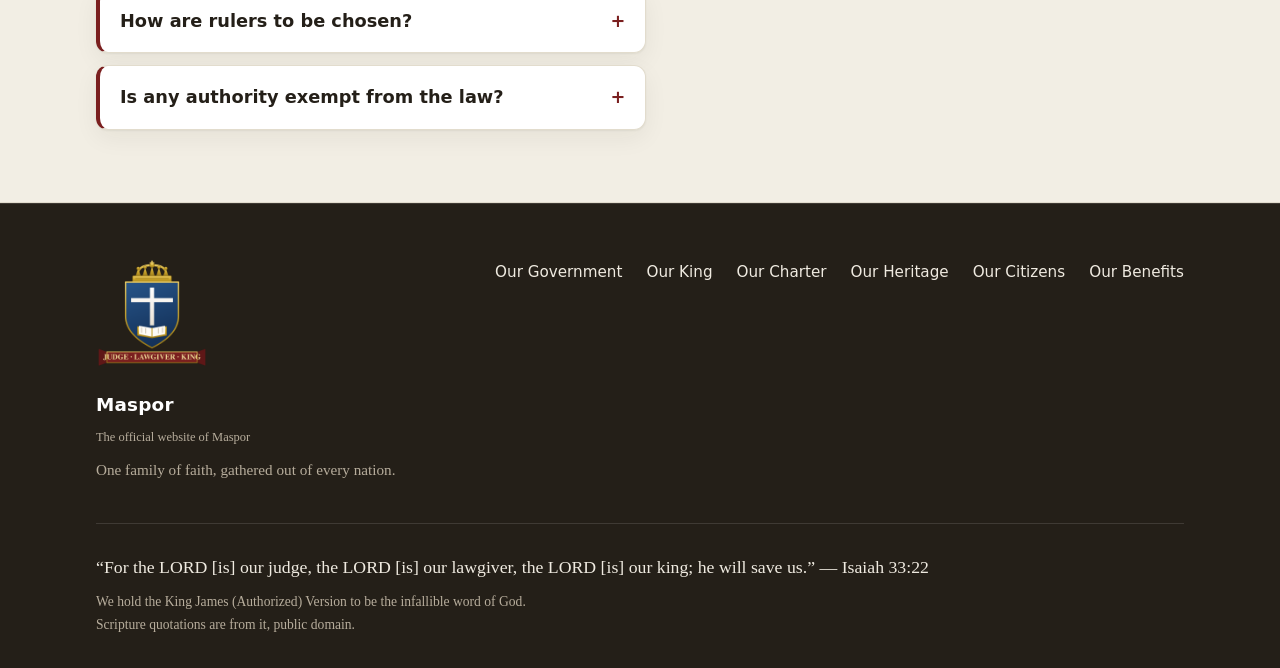
==== commit c87a7f9c: "Reorganize Heritage and Citizens pages - Swapped menu order: Heritage now appears before Citizens - " ====
--- a/index.html
+++ b/index.html
@@ -9,12 +9,6 @@
   <link rel="icon" type="image/png" href="favicon.png" sizes="192x192">
   <link rel="apple-touch-icon" href="apple-touch-icon.png">
   <link rel="stylesheet" href="css/style.css">
-  <script>
-    (function () { try {
-      var t = localStorage.getItem("coa-theme");
-      if (t === "dark" || t === "light") document.documentElement.setAttribute("data-theme", t);
-    } catch (e) {} })();
-  </script>
   <script src="js/theme.js" defer></script>
 </head>
 <body>
@@ -34,8 +28,8 @@
           <li><a href="index.html" class="active" aria-current="page">Our Government</a></li>
           <li><a href="king.html">Our King</a></li>
           <li><a href="charter.html">Our Charter</a></li>
+          <li><a href="heritage.html">Our Heritage</a></li>
           <li><a href="citizenship.html">Our Citizens</a></li>
-          <li><a href="heritage.html">Our Heritage</a></li>
           <li><a href="benefits.html">Our Benefits</a></li>
         </ul>
       </nav>
@@ -459,8 +453,8 @@
           <a href="index.html">Our Government</a>
           <a href="king.html">Our King</a>
           <a href="charter.html">Our Charter</a>
+          <a href="heritage.html">Our Heritage</a>
           <a href="citizenship.html">Our Citizens</a>
-          <a href="heritage.html">Our Heritage</a>
           <a href="benefits.html">Our Benefits</a>
         </nav>
       </div>
